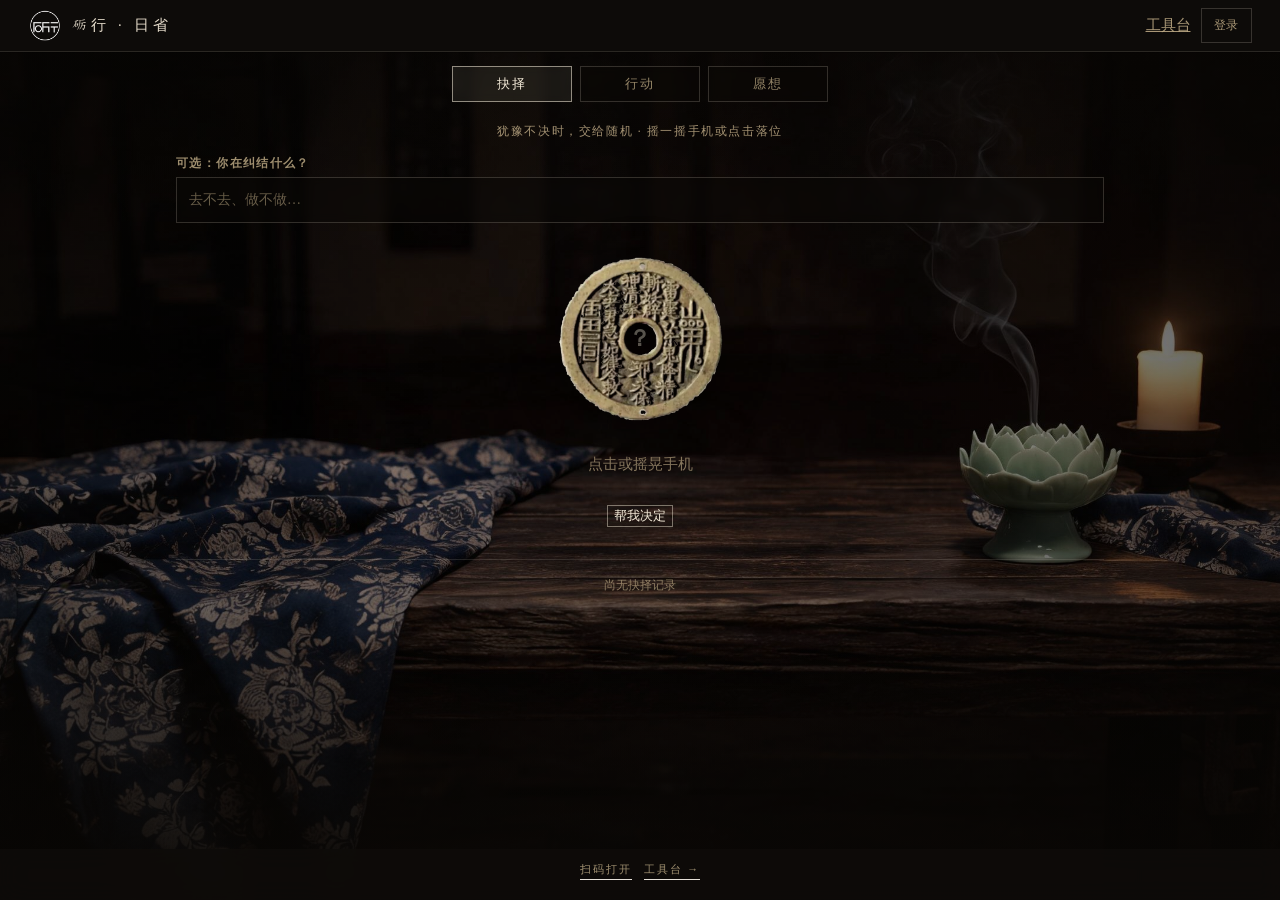
==== static/index.html @ 3862c07d "砺行：记下今日完成页、愿想自由填写、定稿红字提醒 Co-authored-by: Cursor <cursoragent@cursor.com>" ====
<!DOCTYPE html>
<html lang="zh-CN">
<head>
  <meta charset="UTF-8" />
  <meta name="viewport" content="width=device-width, initial-scale=1, viewport-fit=cover" />
  <title>砺行 · 砥砺日省，知行合一</title>
  <link rel="icon" href="/brand/app-logo-mark.svg" type="image/svg+xml" />
  <style>
    @font-face {
      font-family: "LiFix";
      src: url("assets/fonts/LixingFix.ttf") format("truetype");
      font-weight: normal;
      font-style: normal;
      font-display: swap;
    }
    @font-face {
      font-family: "GuoWen ZhengKai";
      src: url("assets/fonts/LixingFix.ttf") format("truetype");
      unicode-range: U+783A-783B;
      font-weight: normal;
      font-style: normal;
      font-display: swap;
    }
    @font-face {
      font-family: "GuoWen ZhengKai";
      src: url("assets/fonts/KaiOldstyle.ttf") format("truetype");
      font-weight: normal;
      font-style: normal;
      font-display: swap;
    }
    .char-li { font-family: "LiFix", "KaiTi", "STKaiti", serif; }

    html, body, button, input, textarea, select {
      font-family: var(--font);
    }


    :root {
      --ink: #1a1a1a;
      --ink-soft: #333;
      --muted: #666;
      --line: #c93756;
      --line-deep: #a82845;
      --line-soft: rgba(201, 55, 86, 0.28);
      --bg: #e8e0d0;
      --bg-deep: #ddd4c4;
      --surface: #fcf9f2;
      --paper: #fcf9f2;
      --paper-warm: #f9f4e8;
      --accent: #1a1a1a;
      --accent-warm: #c93756;
      --accent-soft: #fff8f5;
      --good: #0f766e;
      --mid: #b45309;
      --bad: #b91c1c;
      --nav-h: 52px;
      --font: "GuoWen ZhengKai", "KaiTi", "STKaiti", serif;
      --display: "GuoWen ZhengKai", "KaiTi", "STKaiti", serif;
      --song: "GuoWen ZhengKai", "KaiTi", "STKaiti", serif;
    }
    * { box-sizing: border-box; }
    [hidden] { display: none !important; }
    html { scroll-behavior: smooth; }
    body {
      margin: 0;
      font-family: var(--font);
      background: #120e0b;
      color: var(--ink);
      line-height: 1.65;
      font-size: 15px;
      min-height: 100vh;
    }
    body.auth-pending .auth-gated { display: none !important; }

    /* —— 古籍书房 · mxai 线装书 —— */
    .notebook-page {
      max-width: none;
      margin: 0;
      padding: 0 0 28px;
      min-height: calc(100vh - var(--nav-h));
    }
    .study-scene {
      position: relative;
      min-height: calc(100vh - var(--nav-h));
      overflow: hidden;
    }
    .study-bg {
      position: absolute;
      inset: 0;
      width: 100%;
      height: 100%;
      object-fit: cover;
      object-position: center 60%;
      z-index: 0;
      filter: brightness(0.72) saturate(0.95);
    }
    .study-vignette {
      position: absolute;
      inset: 0;
      z-index: 1;
      pointer-events: none;
      background:
        radial-gradient(ellipse 70% 60% at 50% 45%, transparent 30%, rgba(8,6,4,0.55) 100%),
        linear-gradient(180deg, rgba(8,6,4,0.25) 0%, transparent 18%, transparent 78%, rgba(8,6,4,0.55) 100%);
    }
    .study-scene > .ask-stage,
    .study-scene > .open-hero {
      position: relative;
      z-index: 2;
    }

    .ask-stage {
      min-height: calc(100vh - var(--nav-h));
      display: flex;
      align-items: center;
      justify-content: center;
      padding: 48px 6vw 56px;
    }
    .cover-hero { display: none; }
    .ask-copy {
      color: #f3ead8;
      text-align: center;
      max-width: min(480px, 92vw);
    }
    .ask-kicker {
      font-size: 0.78rem;
      letter-spacing: 0.5em;
      color: #c4b08a;
      margin: 0 0 18px;
    }
    .ask-line {
      margin: 0;
      font-size: clamp(1.2rem, 2.6vw, 1.7rem);
      letter-spacing: 0.22em;
      line-height: 1.75;
      color: #f6f0e4;
    }
    .ask-line--q { font-size: clamp(1.25rem, 2.8vw, 1.9rem); margin-top: 8px; }
    .ask-begin {
      margin-top: 28px;
      font-family: var(--font);
      font-size: 0.92rem;
      letter-spacing: 0.42em;
      background: transparent;
      border: 1px solid #f3ead8;
      color: #f3ead8;
      padding: 10px 28px;
      cursor: pointer;
    }
    .ask-begin:hover { background: #f3ead8; color: #1a120c; }
    .ask-kicker, .ask-line, .ask-begin {
      opacity: 0;
      filter: blur(12px);
      transform: translateY(16px);
      transition: opacity 1s cubic-bezier(.25,.1,.25,1), filter 1.1s cubic-bezier(.25,.1,.25,1), transform 1s cubic-bezier(.25,.1,.25,1), background .2s, color .2s;
    }
    .ask-stage.is-ready .ask-kicker,
    .ask-stage.is-ready .ask-line,
    .ask-stage.is-ready .ask-begin {
      opacity: 1;
      filter: none;
      transform: none;
    }
    .ask-stage.is-ready .ask-kicker { transition-delay: .12s; }
    .ask-stage.is-ready .ask-line:nth-of-type(2) { transition-delay: .32s; }
    .ask-stage.is-ready .ask-line:nth-of-type(3) { transition-delay: .52s; }
    .ask-stage.is-ready .ask-line--q { transition-delay: .76s; }
    .ask-stage.is-ready .ask-begin { transition-delay: 1.05s; }
    .ask-stage.is-out {
      opacity: 0;
      filter: blur(16px);
      transform: scale(0.98);
      pointer-events: none;
      transition: 0.7s cubic-bezier(.25,.1,.25,1);
    }

    .open-hero {
      min-height: calc(100vh - var(--nav-h));
      display: flex;
      align-items: flex-start;
      justify-content: center;
      padding: 28px 4vw 88px;
      opacity: 0;
      filter: blur(14px);
      transform: translateY(18px) scale(0.985);
      transition: opacity .95s cubic-bezier(.25,.1,.25,1), filter 1.1s cubic-bezier(.25,.1,.25,1), transform .95s cubic-bezier(.25,.1,.25,1);
    }
    .open-hero.is-in {
      opacity: 1;
      filter: none;
      transform: none;
    }
    .write-surface {
      position: relative;
      width: min(920px, 96vw);
      color: #f3ead8;
    }
    .write-date-box {
      position: absolute;
      top: 0;
      right: 0;
      border: 1px solid rgba(185, 28, 28, 0.75);
      background: transparent;
      padding: 6px 12px;
      z-index: 2;
    }
    .write-date {
      margin: 0;
      font-family: var(--font);
      font-size: clamp(0.58rem, 1vw, 0.72rem);
      letter-spacing: 0.06em;
      line-height: 1.45;
      text-align: center;
      color: #e8dcc4;
    }
    .write-header {
      padding-right: 11em;
      margin-bottom: 18px;
    }
    .write-title {
      margin: 0 0 10px;
      font-family: var(--display);
      font-size: clamp(1.15rem, 2.4vw, 1.55rem);
      font-weight: normal;
      letter-spacing: 0.28em;
      color: #f6f0e4;
    }
    .write-wish-row {
      display: flex;
      flex-wrap: wrap;
      align-items: center;
      gap: 8px 12px;
      font-size: 0.82rem;
      letter-spacing: 0.12em;
      color: #c4b08a;
    }
    .write-wish-row label { flex-shrink: 0; }
    .write-wish-row input {
      flex: 1;
      min-width: 12em;
      border: none;
      border-bottom: 1px solid rgba(243, 234, 216, 0.35);
      background: transparent;
      color: #f3ead8;
      font-family: var(--font);
      font-size: 0.88rem;
      letter-spacing: 0.08em;
      padding: 4px 0;
      outline: none;
    }
    .write-wish-row input::placeholder { color: rgba(196, 176, 138, 0.55); }
    .write-wish-foot {
      font-size: 0.72rem;
      color: rgba(196, 176, 138, 0.7);
    }
    .write-three-grid {
      display: grid;
      grid-template-columns: repeat(3, minmax(0, 1fr));
      gap: 14px;
      margin-bottom: 18px;
    }
    .write-card {
      display: flex;
      flex-direction: column;
      gap: 8px;
      padding: 14px 12px 12px;
      background: transparent;
      border: none;
      border-top: 1px solid rgba(243, 234, 216, 0.28);
      opacity: 0;
      transform: translateY(14px);
      transition: opacity .75s cubic-bezier(.25,.1,.25,1), transform .75s cubic-bezier(.25,.1,.25,1), filter .5s;
    }
    .open-hero.is-in .write-card { opacity: 1; transform: none; }
    .open-hero.is-in .write-three-grid .write-card:nth-child(1) { transition-delay: .08s; }
    .open-hero.is-in .write-three-grid .write-card:nth-child(2) { transition-delay: .2s; }
    .open-hero.is-in .write-three-grid .write-card:nth-child(3) { transition-delay: .32s; }
    .write-card.is-wait {
      opacity: 0.25 !important;
      filter: blur(2px);
      pointer-events: none;
    }
    .write-card-head {
      display: flex;
      align-items: center;
      justify-content: space-between;
      gap: 8px;
    }
    .write-meta {
      margin: 0;
      font-size: 0.82rem;
      letter-spacing: 0.22em;
      color: #c4b08a;
    }
    .write-kw {
      font-family: var(--display);
      font-size: 1.05rem;
      letter-spacing: 0.12em;
      min-width: 2.2em;
      text-align: center;
      margin: 0;
      outline: none;
      color: #faf6ee;
      filter: blur(5px);
      opacity: 0.35;
      transition: filter .6s, opacity .6s;
      cursor: text;
    }
    .write-kw:empty::before {
      content: attr(data-placeholder);
      color: rgba(196, 176, 138, 0.45);
    }
    .write-card.has-kw .write-kw { filter: none; opacity: 1; }
    .write-card textarea {
      width: 100%;
      min-height: 76px;
      border: none;
      border-top: 1px solid rgba(243, 234, 216, 0.12);
      background: transparent;
      resize: vertical;
      outline: none;
      font-family: var(--font);
      font-size: 0.92rem;
      line-height: 1.65;
      letter-spacing: 0.06em;
      color: #f6f0e4;
      padding: 8px 0 4px;
    }
    .write-card textarea::placeholder { color: rgba(196, 176, 138, 0.5); }
    .write-foot {
      margin: 0;
      font-size: 0.72rem;
      letter-spacing: 0.12em;
      color: rgba(196, 176, 138, 0.75);
    }
    .write-card.has-kw .write-foot { color: #e8a0a0; }
    .write-feel {
      padding: 12px 2px 8px;
      background: transparent;
      border: none;
      border-top: 1px dashed rgba(243, 234, 216, 0.22);
      margin-bottom: 12px;
    }
    .write-feel-label {
      margin: 0 0 8px;
      font-size: 0.8rem;
      letter-spacing: 0.16em;
      color: #b8a48a;
    }
    .write-feel-label em {
      font-style: normal;
      font-size: 0.72rem;
      color: rgba(196, 176, 138, 0.65);
    }
    .write-feel textarea {
      width: 100%;
      min-height: 52px;
      border: none;
      border-bottom: 1px solid rgba(243, 234, 216, 0.2);
      background: transparent;
      resize: vertical;
      outline: none;
      font-family: var(--font);
      font-size: 0.86rem;
      line-height: 1.6;
      color: #ebe3d4;
      padding: 4px 0;
    }
    .write-feel textarea::placeholder { color: rgba(196, 176, 138, 0.45); }
    .write-feel.has-feel { border-color: rgba(243, 234, 216, 0.28); }
    .write-feel-foot {
      margin: 6px 0 0;
      font-size: 0.68rem;
      letter-spacing: 0.1em;
      color: rgba(196, 176, 138, 0.65);
    }
    .review-circle {
      flex-shrink: 0;
      width: 1.5em;
      height: 1.5em;
      pointer-events: none;
      opacity: 0;
      background: center/contain no-repeat;
      transition: opacity .35s ease;
    }
    .review-circle.is-yes {
      opacity: 1;
      background-image: url("assets/notebook/red-circle.png");
    }
    .review-circle.is-no {
      opacity: 1;
      color: #b91c1c;
      font-size: 0.95rem;
      display: flex;
      align-items: center;
      justify-content: center;
    }
    .review-circle.is-no::before { content: "批"; }
    .review-btns {
      display: none;
      flex-direction: row;
      gap: 6px;
    }
    .open-hero.is-review .write-card .review-btns { display: flex; }
    .review-btns button {
      font-family: var(--font);
      background: transparent;
      border: 1px solid rgba(185, 28, 28, 0.55);
      color: #e8a0a0;
      padding: 2px 8px;
      cursor: pointer;
      font-size: 0.72rem;
      letter-spacing: 0.12em;
    }
    .review-btns button.is-active {
      background: rgba(185, 28, 28, 0.18);
      border-color: #b91c1c;
    }
    .review-strip {
      display: none;
      padding-top: 10px;
      border-top: 1px dashed rgba(185, 28, 28, 0.35);
    }
    .open-hero.is-review .review-strip { display: block; }
    .review-hint {
      margin: 0 0 8px;
      font-size: 0.76rem;
      letter-spacing: 0.14em;
      color: #e8a0a0;
    }
    .review-note {
      width: 100%;
      min-height: 2.8em;
      border: none;
      border-bottom: 1px solid rgba(185, 28, 28, 0.45);
      background: transparent;
      outline: none;
      font-family: var(--font);
      font-size: 0.88rem;
      color: #e8a0a0;
      letter-spacing: 0.08em;
      resize: vertical;
      padding: 4px 0;
    }
    .review-note::placeholder { color: rgba(185, 28, 28, 0.45); }
    .feeling-nudge {
      display: none;
      margin: 0 0 6px;
      font-size: 0.72rem;
      letter-spacing: 0.1em;
      color: #e8a0a0;
    }
    .feeling-nudge.is-show { display: block; }
    .open-hero.is-review .write-feel:not(.has-feel) {
      outline: 1px dashed rgba(185, 28, 28, 0.45);
      outline-offset: 2px;
    }
    .notebook-foot .btn-review {
      font-family: var(--font);
      font-size: 0.88rem;
      letter-spacing: 0.28em;
      background: transparent;
      border: 1px solid #c4b08a;
      color: #e8dcc4;
      padding: 8px 16px;
      cursor: pointer;
    }
    .notebook-foot .btn-review:hover,
    .notebook-foot .btn-review.is-active {
      background: rgba(185, 28, 28, 0.15);
      border-color: #b91c1c;
      color: #f5d0d0;
    }
    @media (max-width: 860px) {
      .ask-stage { padding: 32px 16px 40px; min-height: auto; }
      .write-header { padding-right: 0; padding-top: 44px; }
      .write-date-box { top: 0; right: 0; }
      .write-three-grid { grid-template-columns: 1fr; gap: 12px; }
    }
    @media (prefers-reduced-motion: reduce) {
      .cover-hero, .cover-smoke, .ask-kicker, .ask-line, .ask-begin, .ask-stage.is-out, .open-hero, .write-card, .write-kw {
        animation: none !important;
        transition: none !important;
        filter: none !important;
        transform: none !important;
        opacity: 1 !important;
      }
    }

    .notebook-foot {
      display: flex;
      flex-wrap: wrap;
      align-items: center;
      justify-content: center;
      gap: 16px;
      margin-top: 0;
      padding: 8px 16px 20px;
      font-family: var(--font);
      color: #d8cbb6;
      position: relative;
      z-index: 3;
    }
    .notebook-foot .btn-save {
      font-family: var(--font);
      font-size: 0.92rem;
      letter-spacing: 0.25em;
      background: transparent;
      border: 1px solid #d8cbb6;
      color: #f3ead8;
      padding: 8px 24px;
      cursor: pointer;
      border-radius: 0;
    }
    .notebook-foot .btn-save:hover {
      background: #f3ead8;
      color: #1a120c;
    }
    .notebook-foot .saved-toast { font-size: 0.82rem; color: #c4b08a; }
    .notebook-foot .tool-link {
      font-family: var(--font);
      font-size: 0.82rem;
      color: #c4b08a;
      text-decoration: none;
      border-bottom: 1px solid rgba(196,176,138,0.4);
    }
    .notebook-foot .tool-link:hover { color: #f3ead8; }
    .notebook-foot input[type="date"] {
      border: none;
      background: transparent;
      font-family: var(--font);
      font-size: 0.82rem;
      color: #c4b08a;
      color-scheme: dark;
    }

    .topnav-auth { display: flex; align-items: center; gap: 10px; flex-wrap: wrap; }
    .topnav-login, .topnav-logout, #navUser {
      font-family: var(--song); font-size: 0.78rem; color: #d8cbb6;
      text-decoration: none; letter-spacing: 0.06em;
    }
    .topnav-login { border: 1px solid rgba(216,203,182,0.45); padding: 6px 12px; }
    a { color: inherit; }

    .topnav {
      position: sticky; top: 0; z-index: 40;
      height: var(--nav-h);
      display: flex; align-items: center; justify-content: space-between; gap: 16px;
      padding: 0 28px;
      background: rgba(12, 10, 8, 0.78);
      backdrop-filter: blur(12px);
      border-bottom: 1px solid rgba(243, 234, 216, 0.12);
    }
    .brand {
      display: flex; align-items: center; gap: 10px;
      text-decoration: none; white-space: nowrap;
    }
    .brand-logo {
      width: 32px; height: 32px; flex-shrink: 0; display: block;
    }
    .brand-text { display: flex; flex-direction: column; gap: 1px; line-height: 1.15; }
    .brand-mark {
      font-family: var(--display);
      font-size: 1.05rem; font-weight: 700; letter-spacing: 0.02em;
      color: #f3ead8;
    }
    .brand-sub { font-size: 0.72rem; color: #c4b08a; letter-spacing: 0.08em; }
    .hero-mark {
      width: 48px; height: 48px; display: block; margin: 0 0 18px;
    }
    .topnav-links {
      display: flex; flex-wrap: wrap; gap: 4px 14px;
      font-size: 0.82rem; color: var(--muted);
    }
    .topnav-links a {
      text-decoration: none; padding: 6px 0;
      border-bottom: 1px solid transparent;
    }
    .topnav-links a:hover { color: var(--ink); border-bottom-color: var(--ink); }
    .topnav-cta {
      display: inline-flex; align-items: center;
      padding: 8px 14px; border-radius: 999px;
      background: var(--ink); color: #fff !important;
      font-size: 0.8rem; text-decoration: none; white-space: nowrap;
      border-bottom: none !important;
    }
    .topnav-cta:hover { filter: brightness(1.15); }

    .hero {
      max-width: 920px; margin: 0 auto;
      padding: 56px 24px 36px;
    }
    .eyebrow {
      display: inline-block;
      font-size: 0.72rem; letter-spacing: 0.14em; text-transform: uppercase;
      color: var(--muted); margin: 0 0 14px; font-weight: 600;
    }
    .hero h1 {
      font-family: var(--display);
      font-size: clamp(1.85rem, 4vw, 2.75rem);
      font-weight: 700; line-height: 1.25;
      margin: 0 0 16px; max-width: 16em;
      letter-spacing: 0.01em;
    }
    .hero-lead {
      font-size: 1.05rem; color: var(--ink-soft);
      max-width: 36em; margin: 0 0 28px;
    }
    .hero-actions { display: flex; flex-wrap: wrap; gap: 12px; align-items: center; }
    .btn {
      display: inline-flex; align-items: center; justify-content: center;
      padding: 12px 22px; border: none; border-radius: 999px;
      font: inherit; font-size: 0.92rem; cursor: pointer;
      background: var(--ink); color: #fff;
      text-decoration: none;
    }
    .btn:hover { filter: brightness(1.12); }
    .btn-ghost {
      background: transparent; color: var(--ink);
      border: 1px solid var(--ink); padding: 11px 20px; font-size: 0.88rem;
    }
    .btn-ghost:hover { background: rgba(17,17,17,0.04); filter: none; color: var(--ink); }
    .btn-danger {
      background: transparent; color: var(--bad);
      border: 1px solid var(--line); padding: 4px 10px; font-size: 0.78rem; border-radius: 8px;
    }

    .path-section {
      max-width: 920px; margin: 0 auto;
      padding: 8px 24px 48px;
    }
    .auth-gated {
      background: var(--paper);
      color: var(--ink);
    }
    .section-kicker {
      font-size: 0.75rem; letter-spacing: 0.12em; text-transform: uppercase;
      color: var(--muted); font-weight: 600; margin: 0 0 8px;
    }
    .section-title {
      font-family: var(--display);
      font-size: clamp(1.35rem, 2.5vw, 1.75rem);
      margin: 0 0 8px; font-weight: 700;
    }
    .section-desc { color: var(--muted); margin: 0 0 22px; max-width: 40em; font-size: 0.95rem; }

    .philosophy {
      max-width: 920px; margin: 0 auto 8px;
      padding: 0 24px 32px;
    }
    .philosophy-inner {
      background: var(--surface);
      border: 1px solid var(--line);
      border-radius: 16px;
      padding: 22px 24px;
      color: var(--ink-soft);
      font-size: 0.95rem;
      line-height: 1.75;
    }
    .philosophy-inner strong { color: var(--ink); font-weight: 650; }
    .philosophy-inner p { margin: 0 0 12px; }
    .philosophy-inner p:last-child { margin-bottom: 0; }

    .pillar-grid {
      display: grid; grid-template-columns: repeat(3, 1fr); gap: 14px;
    }
    @media (max-width: 820px) { .pillar-grid { grid-template-columns: 1fr; } }
    .pillar-card {
      text-align: left;
      background: var(--surface);
      border: 1px solid var(--line);
      border-radius: 16px;
      padding: 24px 20px 20px;
      cursor: pointer;
      transition: transform 0.2s ease, box-shadow 0.2s ease, border-color 0.2s;
      font: inherit; color: inherit; width: 100%;
    }
    .pillar-card:hover {
      transform: translateY(-2px);
      border-color: #d4cfc4;
      box-shadow: 0 12px 32px rgba(44, 36, 25, 0.08);
    }
    .pillar-card.is-primary {
      border-color: rgba(198, 122, 46, 0.35);
      background: linear-gradient(180deg, #fffaf3 0%, var(--surface) 100%);
    }
    .pillar-tag {
      font-size: 0.72rem; letter-spacing: 0.12em; text-transform: uppercase;
      color: var(--accent-warm); font-weight: 650; margin-bottom: 10px;
    }
    .pillar-card h3 { font-size: 1.15rem; margin: 0 0 10px; font-weight: 700; }
    .pillar-card p { font-size: 0.86rem; color: var(--muted); margin: 0 0 14px; min-height: 4.2em; }
    .pillar-go { font-size: 0.82rem; font-weight: 600; }

    .hero-lamp {
      width: 56px; height: 70px; display: block; margin: 0 0 18px;
      filter: drop-shadow(0 8px 16px rgba(198, 122, 46, 0.25));
    }
    .hero-glow {
      max-width: 920px; margin: -12px auto 0; padding: 0 24px 28px;
    }
    .hero-glow-inner {
      border-radius: 16px;
      padding: 16px 20px;
      background: linear-gradient(135deg, rgba(255, 244, 230, 0.95), rgba(255, 252, 247, 0.9));
      border: 1px solid rgba(198, 122, 46, 0.22);
    }
    .wish-summary-label { font-size: 0.72rem; letter-spacing: 0.1em; color: var(--muted); margin: 0 0 8px; }
    .wish-summary-list { margin: 0; padding-left: 1.2em; color: var(--ink-soft); font-size: 0.92rem; }
    .wish-summary-empty { margin: 0; font-size: 0.88rem; color: var(--muted); }
    .wish-summary-empty a { color: var(--accent-warm); }

    .daily-three { margin-bottom: 18px; }
    .daily-three > label {
      display: block; font-size: 0.82rem; font-weight: 650; margin-bottom: 10px; color: var(--ink-soft);
    }
    .daily-three-grid { display: grid; gap: 10px; }
    .daily-three-grid input {
      width: 100%; padding: 10px 12px; border: 1px solid var(--line); border-radius: 10px;
      background: #fffcf7; font: inherit; font-size: 0.92rem;
    }
    .split-fields { display: grid; grid-template-columns: 1fr 1fr; gap: 12px; }
    @media (max-width: 640px) { .split-fields { grid-template-columns: 1fr; } }

    .keywords-wrap {
      display: grid; grid-template-columns: repeat(3, 1fr); gap: 12px; margin-bottom: 16px;
    }
    @media (max-width: 820px) { .keywords-wrap { grid-template-columns: 1fr; } }
    .kw-col {
      background: var(--surface); border: 1px solid var(--line); border-radius: 14px; padding: 14px 16px;
    }
    .kw-label { font-size: 0.75rem; color: var(--muted); margin-bottom: 10px; font-weight: 600; }
    .kw-tags { display: flex; flex-wrap: wrap; gap: 6px; }
    .kw-tag {
      font-size: 0.78rem; padding: 4px 10px; border-radius: 999px;
      background: var(--accent-soft); color: var(--ink-soft); border: 1px solid rgba(198,122,46,0.2);
    }
    .kw-tag em { font-style: normal; opacity: 0.55; margin-left: 4px; font-size: 0.72rem; }
    .kw-empty { font-size: 0.78rem; color: var(--muted); }

    .quiz-progress { font-size: 0.75rem; color: var(--accent-warm); margin: 0 0 8px; letter-spacing: 0.08em; }
    .quiz-q { font-size: 1.05rem; font-weight: 650; margin: 0 0 6px; line-height: 1.5; }
    .quiz-hint { font-size: 0.82rem; color: var(--muted); margin: 0 0 14px; }
    .lock-badge {
      display: inline-block; font-size: 0.78rem; padding: 6px 12px; border-radius: 8px;
      background: var(--accent-soft); color: var(--accent-warm); margin-bottom: 12px;
    }
    .six-month-readonly { margin: 0; padding-left: 1.2em; color: var(--ink-soft); }

    .path-grid {
      max-width: 920px; margin: 0 auto;
      padding: 0 24px 48px;
    }
    .modules-more summary {
      cursor: pointer; font-size: 0.88rem; color: var(--muted);
      padding: 12px 0; list-style: none;
    }
    .modules-more summary::-webkit-details-marker { display: none; }
    .modules-more[open] summary { margin-bottom: 14px; color: var(--ink); }

    .path-grid {
      display: grid; grid-template-columns: repeat(2, 1fr); gap: 14px;
    }
    @media (max-width: 820px) { .path-grid { grid-template-columns: 1fr; } }
    .path-card {
      text-align: left;
      background: var(--surface);
      border: 1px solid var(--line);
      border-radius: 16px;
      padding: 22px 20px 20px;
      cursor: pointer;
      transition: transform 0.2s ease, box-shadow 0.2s ease, border-color 0.2s;
      font: inherit; color: inherit; width: 100%;
    }
    .path-card:hover {
      transform: translateY(-2px);
      border-color: #d4cfc4;
      box-shadow: 0 12px 32px rgba(17, 17, 17, 0.06);
    }
    .path-num {
      font-family: var(--display);
      font-size: 0.85rem; font-weight: 700;
      color: var(--accent-warm); margin-bottom: 10px;
    }
    .path-card h3 {
      font-size: 1.05rem; margin: 0 0 8px; font-weight: 650;
    }
    .path-card p {
      font-size: 0.86rem; color: var(--muted); margin: 0 0 14px; min-height: 2.8em;
    }
    .path-go {
      font-size: 0.82rem; font-weight: 600;
      display: inline-flex; align-items: center; gap: 4px;
    }

    .workspace {
      max-width: 920px; margin: 0 auto;
      padding: 24px 24px 72px;
      background: var(--paper);
    }
    .workspace-shell {
      background: var(--surface);
      border: 1px solid var(--line);
      border-radius: 20px;
      overflow: hidden;
      box-shadow: 0 20px 50px rgba(17, 17, 17, 0.05);
    }
    .workspace-head {
      padding: 22px 24px 8px;
      background: linear-gradient(180deg, #faf8f4 0%, var(--surface) 100%);
      border-bottom: 1px solid var(--line);
    }
    .workspace-head h2 {
      font-family: var(--display);
      font-size: 1.35rem; margin: 0 0 6px; font-weight: 700;
    }
    .workspace-head p { margin: 0 0 14px; color: var(--muted); font-size: 0.9rem; }

    .nav-tabs {
      display: flex; gap: 6px; flex-wrap: wrap;
      padding: 0 16px 16px;
      background: linear-gradient(180deg, #faf8f4 0%, var(--surface) 100%);
      border-bottom: 1px solid var(--line);
    }
    .nav-tabs button {
      padding: 8px 12px;
      border: 1px solid transparent;
      border-radius: 999px;
      background: transparent;
      font: inherit; font-size: 0.78rem;
      cursor: pointer; color: var(--muted);
      display: inline-flex; align-items: center; gap: 6px;
    }
    .nav-tabs button .n {
      font-family: var(--display);
      font-size: 0.72rem; font-weight: 700; color: var(--accent-warm);
      opacity: 0.85;
    }
    .nav-tabs button:hover { background: var(--bg); color: var(--ink); }
    .nav-tabs button.active {
      background: var(--ink); color: #fff; border-color: var(--ink);
    }
    .nav-tabs button.active .n { color: #fdba74; }

    .workspace-body { padding: 20px 20px 28px; }
    .panel { display: none; }
    .panel.active { display: block; animation: fadeUp 0.35s ease; }
    @keyframes fadeUp {
      from { opacity: 0; transform: translateY(6px); }
      to { opacity: 1; transform: none; }
    }

    details.guide {
      background: var(--bg);
      border: 1px solid var(--line);
      border-radius: 12px;
      margin-bottom: 16px;
      overflow: hidden;
    }
    details.guide summary {
      padding: 12px 16px;
      cursor: pointer;
      font-weight: 600;
      font-size: 0.88rem;
      list-style: none;
      display: flex;
      justify-content: space-between;
      align-items: center;
    }
    details.guide summary::-webkit-details-marker { display: none; }
    details.guide summary::after { content: "＋"; color: var(--muted); }
    details.guide[open] summary::after { content: "－"; }
    .guide-body { padding: 0 16px 16px; border-top: 1px solid var(--line); }
    .guide-body h3 { font-size: 0.85rem; margin: 14px 0 6px; color: var(--muted); font-weight: 600; }
    .guide-body h3:first-child { margin-top: 10px; }
    .guide-body p, .guide-body li { font-size: 0.85rem; color: #444; margin: 0 0 6px; }
    .guide-body ul { margin: 0 0 10px; padding-left: 1.2em; }
    .formula-box {
      background: var(--accent-soft);
      border-radius: 10px;
      padding: 12px 14px;
      font-size: 0.88rem;
      margin-bottom: 10px;
      border: 1px solid #ffedd5;
    }
    .formula-box code { font-family: ui-monospace, monospace; }
    .threshold { display: grid; grid-template-columns: 1fr 1fr; gap: 4px 14px; font-size: 0.84rem; }

    .stats { display: flex; gap: 12px; margin-bottom: 20px; flex-wrap: wrap; }
    .stats .item {
      flex: 1; min-width: 90px;
      background: var(--bg); border: 1px solid var(--line);
      border-radius: 12px; padding: 12px 14px;
    }
    .stats .num { font-size: 1.35rem; font-weight: 700; line-height: 1.2; font-variant-numeric: tabular-nums; }
    .stats .lbl { font-size: 0.72rem; color: var(--muted); margin-top: 2px; }

    .card {
      background: var(--surface);
      border: 1px solid var(--line);
      border-radius: 14px;
      padding: 20px;
      margin-bottom: 16px;
    }
    .card-title { font-size: 1rem; font-weight: 700; margin: 0 0 4px; }
    .card-desc { font-size: 0.84rem; color: var(--muted); margin: 0 0 16px; }

    .density-hero, .score-hero {
      text-align: center;
      padding: 22px;
      margin-bottom: 18px;
      background: var(--bg);
      border-radius: 14px;
      border: 1px solid var(--line);
    }
    .density-hero .value, .score-hero .value {
      font-family: var(--display);
      font-size: 2.6rem; font-weight: 700; line-height: 1;
      font-variant-numeric: tabular-nums;
    }
    .density-hero .label, .score-hero .label { font-size: 0.82rem; color: var(--muted); margin-top: 6px; }
    .score-hero .verdict { font-size: 0.92rem; margin-top: 10px; font-weight: 600; }
    .value.high, .verdict.high { color: var(--good); }
    .value.mid, .verdict.mid { color: var(--mid); }
    .value.low, .verdict.low { color: var(--bad); }
    .value.na { color: #aaa; }

    .field { margin-bottom: 14px; }
    .field label { display: block; font-size: 0.88rem; font-weight: 600; margin-bottom: 4px; }
    .field .desc { display: block; font-size: 0.76rem; color: var(--muted); font-weight: 400; margin-top: 2px; }
    input, textarea, select {
      width: 100%; padding: 10px 12px;
      border: 1px solid var(--line); border-radius: 10px;
      font: inherit; background: #fff;
    }
    input:focus, textarea:focus, select:focus { outline: none; border-color: #c4b8a5; box-shadow: 0 0 0 3px rgba(217,119,6,0.12); }
    input[readonly] { background: var(--bg); color: var(--muted); }
    textarea { min-height: 56px; resize: vertical; }
    textarea.tall { min-height: 72px; }

    .metrics { display: grid; grid-template-columns: repeat(3, 1fr); gap: 12px; }
    @media (max-width: 520px) { .metrics { grid-template-columns: 1fr; } }
    .row-date { display: grid; grid-template-columns: 1fr 1fr; gap: 12px; }
    @media (max-width: 520px) { .row-date { grid-template-columns: 1fr; } }

    .score-grid { display: grid; gap: 12px; }
    .score-item {
      display: grid;
      grid-template-columns: 1fr auto;
      gap: 8px 12px;
      align-items: center;
      padding: 12px 14px;
      background: var(--bg);
      border-radius: 12px;
      font-size: 0.85rem;
      border: 1px solid transparent;
    }
    @media (max-width: 520px) { .score-item { grid-template-columns: 1fr; } }
    .score-item .q { color: var(--ink); }
    .score-item select { margin: 0; }

    .inline-row { display: flex; align-items: center; gap: 8px; margin-bottom: 10px; font-size: 0.85rem; }
    .inline-row input[type="checkbox"] { width: auto; margin: 0; }

    .actions { display: flex; gap: 10px; flex-wrap: wrap; align-items: center; margin-top: 4px; }
    .saved-toast { font-size: 0.82rem; color: var(--good); opacity: 0; transition: opacity 0.3s; font-weight: 600; }
    .saved-toast.show { opacity: 1; }

    .settings-panel {
      background: var(--bg); border: 1px solid var(--line);
      border-radius: 12px; padding: 16px; margin-top: 8px;
    }
    details.settings summary { font-size: 0.85rem; color: var(--muted); cursor: pointer; padding: 8px 0; }

    .table-wrap { overflow-x: auto; margin: 0 -4px; }
    table { width: 100%; border-collapse: collapse; font-size: 0.82rem; min-width: 480px; }
    thead th { background: var(--ink); color: #fff; padding: 9px 6px; font-weight: 500; white-space: nowrap; }
    thead th:first-child { text-align: left; padding-left: 10px; }
    tbody td { padding: 8px 6px; text-align: center; border-bottom: 1px solid var(--line); background: var(--surface); }
    tbody td:first-child { text-align: left; padding-left: 10px; color: var(--muted); font-size: 0.78rem; }
    tbody tr:last-child td { font-weight: 600; }
    .d-high { color: var(--good); }
    .d-mid { color: var(--mid); }
    .d-low { color: var(--bad); }
    .empty-table { text-align: center; padding: 20px; color: var(--muted); font-size: 0.88rem; }

    .record-list { margin-top: 16px; }
    .record-item {
      display: flex; justify-content: space-between; align-items: flex-start; gap: 12px;
      padding: 12px 14px; border: 1px solid var(--line); border-radius: 12px;
      margin-bottom: 8px; font-size: 0.85rem; background: #fafaf8;
    }
    .record-item .meta { color: var(--muted); font-size: 0.78rem; margin-top: 4px; }
    .record-item .tag {
      display: inline-block; padding: 2px 8px; border-radius: 999px;
      font-size: 0.78rem; font-weight: 600; white-space: nowrap;
    }
    .tag.high { background: #ccfbf1; color: var(--good); }
    .tag.mid { background: #ffedd5; color: var(--mid); }
    .tag.low { background: #fee2e2; color: var(--bad); }

    .research-q { padding: 12px 0; border-bottom: 1px solid var(--line); }
    .research-q:last-child { border-bottom: none; }
    .research-q .q-num { font-size: 0.75rem; color: var(--accent-warm); font-weight: 700; margin-bottom: 4px; }
    .research-q label { font-size: 0.88rem; font-weight: 600; }
    .section-divider {
      font-size: 0.85rem; font-weight: 700; color: var(--ink);
      margin: 20px 0 12px; padding-top: 16px; border-top: 1px solid var(--line);
      letter-spacing: 0.02em;
    }
    .trap-tag {
      display: inline-block; font-size: 0.72rem; color: var(--muted);
      background: var(--surface); border: 1px solid var(--line);
      padding: 2px 8px; border-radius: 999px; margin-left: 6px; font-weight: 500;
    }
    .matrix-block { margin-bottom: 14px; }
    .matrix-block .mb-title { font-size: 0.82rem; font-weight: 700; color: var(--accent-warm); margin-bottom: 8px; }
    .matrix-row { display: grid; grid-template-columns: 1fr 1fr; gap: 10px; }
    @media (max-width: 520px) { .matrix-row { grid-template-columns: 1fr; } }
    .sample-grid { overflow-x: auto; }
    .sample-grid table { min-width: 360px; }
    .sample-grid input[type="number"] { width: 52px; padding: 6px; text-align: center; }
    .bar-chart { display: flex; gap: 16px; justify-content: center; margin: 16px 0; flex-wrap: wrap; }
    .bar-col { text-align: center; width: 72px; }
    .bar-stack {
      height: 80px; width: 36px; margin: 0 auto 6px;
      display: flex; flex-direction: column-reverse; border-radius: 4px; overflow: hidden; background: var(--line);
    }
    .bar-stack span { display: block; width: 100%; }
    .bar-agree { background: #e899a9; }
    .bar-disagree { background: #f4a261; }
    .bar-unknown { background: #7ec8c8; }
    .bar-col .lbl { font-size: 0.72rem; color: var(--muted); }
    .reflect-grid { display: grid; grid-template-columns: 1fr 1fr; gap: 12px; }
    @media (max-width: 520px) { .reflect-grid { grid-template-columns: 1fr; } }
    .reflect-box { padding: 12px; border-radius: 12px; border-left: 4px solid; background: var(--bg); }
    .reflect-box.r1 { border-color: #0f766e; }
    .reflect-box.r2 { border-color: #d97706; }
    .reflect-box.r3 { border-color: #b45309; }
    .reflect-box.r4 { border-color: #111111; }
    .reflect-box label { font-size: 0.85rem; font-weight: 700; }
    .checklist { list-style: none; padding: 0; margin: 0; }
    .checklist li {
      display: flex; align-items: flex-start; gap: 10px;
      padding: 10px 0; border-bottom: 1px solid var(--line); font-size: 0.88rem;
    }
    .checklist li:last-child { border-bottom: none; }
    .checklist input { width: auto; margin-top: 4px; }
    .response-box { background: var(--accent-soft); border-radius: 12px; padding: 14px; margin-top: 12px; border: 1px solid #ffedd5; }
    .response-box.hidden { display: none; }
    .cap-grid { display: grid; gap: 10px; margin-bottom: 16px; }
    .cap-item {
      padding: 12px 14px; border-radius: 12px; background: var(--bg);
      border-left: 4px solid var(--accent-warm);
    }
    .cap-item .cap-head {
      display: flex; justify-content: space-between; align-items: center; gap: 8px;
      margin-bottom: 6px; flex-wrap: wrap;
    }
    .cap-item .cap-name { font-size: 0.88rem; font-weight: 700; }
    .cap-item .cap-hint { font-size: 0.76rem; color: var(--muted); margin: 0 0 8px; }
    .cap-item select { width: auto; min-width: 110px; padding: 6px 8px; font-size: 0.82rem; }
    .shift-box {
      background: var(--accent-soft); border-radius: 12px; padding: 14px 16px; margin-bottom: 16px;
      border: 1px solid #ffedd5;
    }
    .shift-box .shift-title { font-size: 0.88rem; font-weight: 700; margin: 0 0 6px; }
    .shift-box p { font-size: 0.84rem; color: #444; margin: 0; }
    .skill-pillar {
      background: var(--bg); border: 1px solid var(--line); border-radius: 14px;
      padding: 16px 18px; margin-bottom: 12px;
    }
    .skill-pillar h3 { font-size: 0.95rem; margin: 0 0 4px; }
    .skill-pillar .sub { font-size: 0.78rem; color: var(--muted); margin: 0 0 10px; }
    .skill-pillar p { font-size: 0.84rem; color: #444; margin: 0 0 8px; }
    .skill-pillar .builder {
      font-size: 0.84rem; background: var(--surface); border-radius: 10px; padding: 10px 12px; margin: 8px 0;
      border: 1px solid var(--line);
    }
    .dont-panic {
      font-size: 0.82rem; color: #9a3412; background: var(--accent-soft);
      border-radius: 10px; padding: 8px 12px; margin-top: 8px; border: 1px solid #ffedd5;
    }
    .dual-switch { display: flex; gap: 8px; margin-bottom: 16px; flex-wrap: wrap; }
    .dual-switch button {
      flex: 1; min-width: 140px; padding: 12px 12px; border: 1px solid var(--line);
      border-radius: 12px; background: var(--bg); font: inherit; font-size: 0.88rem;
      cursor: pointer; color: var(--muted); font-weight: 600;
    }
    .dual-switch button.active {
      background: var(--ink); color: #fff; border-color: var(--ink);
    }
    .dual-form { display: none; }
    .dual-form.active { display: block; }
    .kpi-p-grid {
      display: grid; grid-template-columns: repeat(5, 1fr); gap: 10px; margin: 12px 0 4px;
    }
    @media (max-width: 820px) { .kpi-p-grid { grid-template-columns: 1fr 1fr; } }
    @media (max-width: 520px) { .kpi-p-grid { grid-template-columns: 1fr; } }
    .kpi-p {
      background: var(--bg); border: 1px solid var(--line); border-radius: 12px; padding: 12px 12px 10px;
    }
    .kpi-p .kpi-en { font-size: 0.72rem; letter-spacing: 0.08em; text-transform: uppercase; color: var(--accent-warm); font-weight: 700; }
    .kpi-p h3 { font-size: 0.92rem; margin: 4px 0 6px; }
    .kpi-p p { font-size: 0.78rem; color: var(--muted); margin: 0; min-height: 3.2em; }
    .kpi-score-row { display: flex; align-items: center; gap: 10px; margin-top: 8px; }
    .kpi-score-row input[type="range"] { flex: 1; }
    .kpi-score-row .kpi-n { min-width: 1.6em; font-weight: 700; font-family: var(--display); }
    .prompt-out {
      font-family: ui-monospace, "Cascadia Mono", Consolas, monospace;
      font-size: 0.78rem; white-space: pre-wrap; background: #111; color: #f2f2f2;
      border-radius: 12px; padding: 14px; min-height: 80px; margin-top: 8px;
    }

    .site-footer {
      border-top: 1px solid var(--line);
      background: var(--ink);
      color: #d6d3d1;
      padding: 40px 24px 48px;
    }
    .footer-inner { max-width: 920px; margin: 0 auto; }
    .footer-inner h3 {
      font-family: var(--display); color: #fff;
      font-size: 1.25rem; margin: 0 0 8px;
    }
    .footer-inner .lead { color: #a8a29e; font-size: 0.9rem; margin: 0 0 20px; }
    .faq details {
      border-top: 1px solid #333; padding: 12px 0;
    }
    .faq details:last-child { border-bottom: 1px solid #333; }
    .faq summary {
      cursor: pointer; font-weight: 600; color: #fff; list-style: none;
      display: flex; justify-content: space-between; gap: 12px;
    }
    .faq summary::-webkit-details-marker { display: none; }
    .faq summary::after { content: "+"; color: #a8a29e; }
    .faq details[open] summary::after { content: "−"; }
    .faq p { font-size: 0.88rem; color: #a8a29e; margin: 10px 0 0; }
    .footer-note { margin-top: 24px; font-size: 0.78rem; color: #78716c; }

    /* 09 认知偏差环 */
    .bias-filters { display: flex; flex-wrap: wrap; gap: 8px; margin-bottom: 14px; }
    .bias-filters button {
      border: 1px solid var(--line); background: var(--bg); color: var(--muted);
      border-radius: 999px; padding: 7px 12px; font: inherit; font-size: 0.78rem; cursor: pointer;
    }
    .bias-filters button.active { background: var(--ink); color: #fff; border-color: var(--ink); }
    .bias-quad-grid {
      display: grid; grid-template-columns: repeat(2, minmax(0, 1fr)); gap: 10px; margin-bottom: 16px;
    }
    .bias-quad-card {
      border: 1px solid var(--line); border-radius: 12px; padding: 12px 14px; background: var(--bg);
      border-left: 3px solid var(--qcolor, var(--accent-warm));
    }
    .bias-quad-card h4 { margin: 0 0 4px; font-size: 0.9rem; }
    .bias-quad-card p { margin: 0; font-size: 0.78rem; color: var(--muted); }
    .bias-strat { margin: 18px 0 8px; font-size: 0.82rem; font-weight: 600; color: var(--ink-soft); }
    .bias-item {
      border: 1px solid var(--line); border-radius: 12px; padding: 12px 14px; margin-bottom: 8px;
      background: var(--surface); display: grid; grid-template-columns: 1fr auto; gap: 8px 12px; align-items: start;
    }
    .bias-item.spotted { border-color: #fdba74; background: var(--accent-soft); }
    .bias-item .zh { font-weight: 700; font-size: 0.92rem; margin: 0 0 2px; }
    .bias-item .en { font-size: 0.78rem; color: var(--muted); margin: 0; }
    .bias-item .meta { font-size: 0.74rem; color: #888; margin: 6px 0 0; }
    .bias-item .learn {
      grid-column: 1 / -1; font-size: 0.82rem; color: var(--ink-soft);
      margin: 4px 0 0; padding-top: 8px; border-top: 1px dashed var(--line);
    }
    .bias-item .learn b { color: var(--muted); font-weight: 600; font-size: 0.72rem; letter-spacing: 0.04em; }
    .bias-item .learn p { margin: 2px 0 8px; }
    .bias-item .spot-btn {
      border: 1px solid var(--line); background: #fff; border-radius: 999px;
      padding: 6px 10px; font: inherit; font-size: 0.74rem; cursor: pointer; white-space: nowrap;
    }
    .bias-item.spotted .spot-btn { background: var(--ink); color: #fff; border-color: var(--ink); }
    .bias-item .note-row { grid-column: 1 / -1; }
    .bias-item .note-row input {
      width: 100%; border: 1px solid var(--line); border-radius: 8px; padding: 8px 10px; font: inherit; font-size: 0.82rem;
    }
    .bias-empty { font-size: 0.88rem; color: var(--muted); padding: 20px; text-align: center; }
    @media (max-width: 720px) {
      .bias-quad-grid { grid-template-columns: 1fr; }
    }

    /* 10 Leon 三课 */
    .leon-legs {
      display: grid; grid-template-columns: repeat(3, minmax(0, 1fr)); gap: 10px; margin-bottom: 16px;
    }
    @media (max-width: 720px) { .leon-legs { grid-template-columns: 1fr; } }
    .leon-leg {
      text-align: left; font: inherit; color: inherit; cursor: pointer;
      border: 1px solid var(--line); border-radius: 12px; padding: 12px 14px; background: var(--bg);
    }
    .leon-leg:hover { border-color: #d4cfc4; }
    .leon-leg.active { background: var(--ink); color: #fff; border-color: var(--ink); }
    .leon-leg .yr { font-size: 0.72rem; font-weight: 700; color: var(--accent-warm); letter-spacing: 0.04em; }
    .leon-leg.active .yr { color: #fdba74; }
    .leon-leg h4 { margin: 4px 0 4px; font-size: 0.92rem; }
    .leon-leg p { margin: 0; font-size: 0.78rem; color: var(--muted); }
    .leon-leg.active p { color: #d6d3d1; }
    .leon-card {
      border: 1px solid var(--line); border-radius: 12px; padding: 12px 14px; margin-bottom: 8px;
      background: var(--surface); display: grid; grid-template-columns: 1fr auto; gap: 8px 12px; align-items: start;
    }
    .leon-card.marked { border-color: #fdba74; background: var(--accent-soft); }
    .leon-card .zh { font-weight: 700; font-size: 0.92rem; margin: 0 0 2px; }
    .leon-card .meta { font-size: 0.74rem; color: #888; margin: 6px 0 0; }
    .leon-card .learn {
      grid-column: 1 / -1; font-size: 0.82rem; color: var(--ink-soft);
      margin: 4px 0 0; padding-top: 8px; border-top: 1px dashed var(--line);
    }
    .leon-card .learn b { color: var(--muted); font-weight: 600; font-size: 0.72rem; letter-spacing: 0.04em; }
    .leon-card .learn p { margin: 2px 0 8px; }
    .leon-card .quote {
      grid-column: 1 / -1; font-size: 0.84rem; color: var(--ink);
      background: var(--bg); border-radius: 8px; padding: 8px 10px; margin: 0;
    }
    .leon-card .spot-btn {
      border: 1px solid var(--line); background: #fff; border-radius: 999px;
      padding: 6px 10px; font: inherit; font-size: 0.74rem; cursor: pointer; white-space: nowrap;
    }
    .leon-card.marked .spot-btn { background: var(--ink); color: #fff; border-color: var(--ink); }
    .leon-card .note-row { grid-column: 1 / -1; }
    .leon-card .note-row input {
      width: 100%; border: 1px solid var(--line); border-radius: 8px; padding: 8px 10px; font: inherit; font-size: 0.82rem;
    }
    .leon-src { font-size: 0.82rem; color: var(--muted); }
    .leon-src a { color: var(--ink); text-decoration: underline; text-underline-offset: 2px; }

    /* 10 生命之轮 */
    .wheel-stage {
      display: grid; grid-template-columns: minmax(0, 1.2fr) minmax(280px, 0.8fr);
      gap: 16px; margin-bottom: 16px; align-items: start;
    }
    @media (max-width: 920px) { .wheel-stage { grid-template-columns: 1fr; } }
    .wheel-canvas-wrap {
      position: relative;
      background:
        radial-gradient(circle at 50% 48%, #fffef9 0%, #f6f1e8 54%, #ece4d6 100%);
      border: 1px solid var(--line);
      border-radius: 22px;
      padding: 6px 8px 18px;
      overflow: hidden;
    }
    .wheel-canvas-wrap::before {
      content: "";
      position: absolute; inset: 18% 16%;
      border-radius: 50%;
      pointer-events: none;
      background: radial-gradient(circle, rgba(255,255,255,0.55) 0%, transparent 70%);
    }
    .wheel-svg { position: relative; z-index: 1; }
    .wheel-svg svg { width: 100%; height: auto; display: block; touch-action: none; user-select: none; }
    .wheel-legend {
      display: flex; justify-content: center; gap: 14px; flex-wrap: wrap;
      padding: 0 12px; font-size: 0.76rem; color: var(--muted);
    }
    .wheel-legend span { display: inline-flex; align-items: center; gap: 6px; }
    .wheel-legend i {
      width: 10px; height: 10px; border-radius: 99px; display: inline-block;
    }
    .wheel-side { display: flex; flex-direction: column; gap: 12px; min-width: 0; }
    .wheel-detail-kicker {
      font-size: 0.72rem; letter-spacing: 0.08em; color: var(--muted); margin: 0 0 4px;
    }
    .wheel-detail-title {
      font-family: var(--display); font-size: 1.25rem; margin: 0 0 2px; font-weight: 700;
    }
    .wheel-detail-en { font-size: 0.8rem; color: var(--muted); margin: 0 0 10px; }
    .wheel-score-num {
      font-family: var(--display); font-size: 2rem; font-weight: 700; line-height: 1;
      font-variant-numeric: tabular-nums;
    }
    .wheel-sliders { display: grid; gap: 8px; }
    .wheel-slider {
      display: grid; grid-template-columns: 92px 1fr 28px; gap: 8px; align-items: center;
      font-size: 0.78rem;
    }
    .wheel-slider .nm { font-weight: 600; line-height: 1.2; }
    .wheel-slider .nm small { display: block; font-weight: 400; color: var(--muted); font-size: 0.68rem; }
    .wheel-slider input[type="range"] {
      width: 100%; padding: 0; border: none; border-radius: 0; background: transparent;
      box-shadow: none; accent-color: var(--spoke, var(--accent-warm)); height: 22px;
    }
    .wheel-slider .sc { font-variant-numeric: tabular-nums; font-weight: 700; text-align: right; }
    .wheel-related { margin-top: 10px; display: grid; gap: 6px; }
    .wheel-related button {
      text-align: left; font: inherit; cursor: pointer;
      border: 1px solid var(--line); background: var(--bg); border-radius: 10px;
      padding: 8px 10px; color: inherit;
    }
    .wheel-related button:hover { border-color: #d4cfc4; }
    .wheel-related .q { font-size: 0.78rem; margin: 0; }
    .wheel-related .src { font-size: 0.7rem; color: var(--muted); margin: 0 0 2px; }
    .wheel-snaps { display: grid; gap: 8px; }
    .wheel-snap {
      display: grid; grid-template-columns: 64px 1fr auto; gap: 10px; align-items: center;
      border: 1px solid var(--line); border-radius: 12px; padding: 8px 10px; background: var(--bg);
    }
    .wheel-snap.active { border-color: var(--ink); background: var(--accent-soft); }
    .wheel-snap svg { width: 64px; height: 64px; display: block; }
    .wheel-snap .meta { font-size: 0.78rem; }
    .wheel-snap .meta b { display: block; font-size: 0.82rem; }
    .wheel-snap .ghost {
      border: none; background: none; color: var(--muted); cursor: pointer; font: inherit; font-size: 0.74rem;
    }

    @media (max-width: 720px) {
      html { overflow-x: hidden; }
      body { padding-bottom: env(safe-area-inset-bottom, 0px); }
      .topnav {
        height: auto;
        min-height: var(--nav-h);
        flex-wrap: wrap;
        padding: max(8px, env(safe-area-inset-top, 0px)) 14px 8px;
        gap: 8px;
      }
      .topnav-links { display: none; }
      .hero { padding: 36px 16px 24px; }
      .path-section, .workspace { padding-left: 16px; padding-right: 16px; overflow-x: hidden; }
      .workspace-body { padding: 16px; }
      #navUser { display: none !important; }
      .topnav-login, #navLogout, #navInstall {
        min-height: 44px; white-space: nowrap; flex-shrink: 0;
      }
    }

  </style>
  <link rel="stylesheet" href="assets/lixing-daily.css?v=20260830f" />

  <link rel="manifest" href="/manifest.json" />
  <meta name="theme-color" content="#0e0c0a" />
  <meta name="apple-mobile-web-app-capable" content="yes" />
  <meta name="apple-mobile-web-app-title" content="砺行" />
  <link rel="apple-touch-icon" href="/icons/icon-192.png" />
  <link rel="stylesheet" href="/cloud-ui.css?v=20260829v" />
</head>

<body class="auth-pending daily-page focus-layout home-three home-scene-page">
  <nav class="topnav app-banner" aria-label="主导航">
    <a class="brand brand--banner" href="#top" aria-label="砺行 · 日省">
      <img class="brand-logo" src="assets/brand-logo.png" alt="" width="34" height="34" decoding="async" />
      <span class="brand-wordmark"><span class="char-li">砺</span>行 · 日省</span>
    </a>
    <div class="topnav-auth">
      <a class="tool-link" id="navToolLink" href="workspace.html">工具台</a>
      <a class="topnav-login" id="navLogin" href="/sign-in">登录</a>
      <span id="navUser" hidden></span>
      <a class="topnav-logout" id="navLogout" href="/sign-out" hidden>退出</a>
    </div>
  </nav>

  <main class="daily-shell home-shell home-scene" id="top" aria-label="砺行日省">
    <div class="home-scene-bg" aria-hidden="true">
      <img class="home-scene-img" src="assets/notebook/table-scene.jpg" alt="" width="1200" height="800" decoding="async" />
      <div class="home-scene-vignette"></div>
    </div>
    <div class="home-scene-inner">
    <nav class="home-modules" role="tablist" aria-label="主页模块">
      <button type="button" class="home-module-btn is-active" data-module="decide" role="tab">抉择</button>
      <button type="button" class="home-module-btn" data-module="action" role="tab">行动</button>
      <button type="button" class="home-module-btn" data-module="wish" role="tab">愿想</button>
    </nav>

    <!-- 抉择 -->
    <section class="home-panel" id="module-decide" role="tabpanel" aria-label="抉择">
      <p class="module-lead">犹豫不决时，交给随机 · 摇一摇手机或点击落位</p>
      <div class="field decide-field">
        <label for="decideQuestion">可选：你在纠结什么？</label>
        <input type="text" id="decideQuestion" class="decide-input" placeholder="去不去、做不做…" />
      </div>
      <div class="decide-stage">
        <button type="button" class="decide-coin" id="decideCoin" aria-label="点击随机抉择">
          <span class="decide-coin-stack" aria-hidden="true">
            <img class="decide-coin-img decide-coin-img--front" src="assets/decide/shangui-front.png" alt="" width="168" height="168" decoding="async" />
            <img class="decide-coin-img decide-coin-img--back" src="assets/decide/shangui-back.png" alt="" width="168" height="168" decoding="async" />
          </span>
          <span class="decide-coin-inner" id="decideCoinFace" aria-live="polite">？</span>
        </button>
        <p class="decide-hint" id="decideHint">点击或摇晃手机</p>
        <button type="button" class="btn-decide" id="decideBtn">帮我决定</button>
      </div>
      <div class="decide-history" id="decideHistory" aria-label="最近抉择"></div>
    </section>

    <!-- 行动：每日最多三条收获 -->
    <section class="home-panel" id="module-action" role="tabpanel" hidden aria-label="行动">
      <header class="journal-date-bar" id="journalDateBar" aria-label="当天日期">
        <label class="journal-date-picker">
          <span class="journal-date-text">
            <span class="journal-date-greg" id="journalDateGreg">—</span>
            <span class="journal-date-divider" aria-hidden="true"></span>
            <span class="journal-date-lunar" id="journalDateLunar"></span>
          </span>
          <input type="date" id="date" aria-label="日期" />
        </label>
      </header>

      <p class="module-lead harvest-lead">今天有什么收获？先写一条就够。需要时再加，最多三条。</p>
      <div class="yesterday-banner" id="yesterdayBanner" hidden></div>

      <div class="home-done" id="actionDoneScene" hidden>
        <p class="home-done-kicker">已记下今日</p>
        <p class="home-done-title" id="actionDoneTitle">今日密度 15%</p>
        <ol class="home-done-list" id="actionDoneList"></ol>
        <p class="home-done-note">已写入工具台 02 日省并保存</p>
        <div class="home-done-actions">
          <button type="button" class="btn-store-save" id="actionDoneEdit">改一改</button>
          <a class="home-done-link" href="workspace.html">打开 02 日省</a>
        </div>
      </div>

      <div class="action-pane action-pane--compact" id="action-record">
        <input type="hidden" id="dailyWish" value="" aria-hidden="true" />
        <span id="footWish" hidden></span>
        <div class="action-three-list" id="threePoster">
          <div class="store-item store-item--goal action-three-item" data-col="1" data-harvest-slot="1">
            <textarea id="harvest1" class="store-input action-three-input" rows="2" maxlength="80" placeholder="① 一条就够" aria-label="收获一"></textarea>
          </div>
          <div class="store-item store-item--goal action-three-item" data-col="2" data-harvest-slot="2" hidden>
            <textarea id="harvest2" class="store-input action-three-input" rows="2" maxlength="80" placeholder="② 还有一条也可以" aria-label="收获二"></textarea>
          </div>
          <div class="store-item store-item--goal action-three-item" data-col="3" data-harvest-slot="3" hidden>
            <textarea id="harvest3" class="store-input action-three-input" rows="2" maxlength="80" placeholder="③ 最多三条" aria-label="收获三"></textarea>
          </div>
        </div>
        <button type="button" class="btn-harvest-add" id="addHarvestBtn" hidden>再记一条（可选）</button>
        <p class="harvest-density-hint" id="harvestDensityHint">写一条，今日密度即达 15% · 无感计入</p>
        <div class="action-save-bar">
          <button type="button" class="btn-store-save" id="saveRecordBtn">记下今日</button>
          <span class="saved-toast saved-toast--inline" id="savedRecordToast" aria-live="polite">已记下</span>
        </div>
        <textarea id="three1" hidden aria-hidden="true"></textarea>
        <textarea id="three2" hidden aria-hidden="true"></textarea>
        <textarea id="three3" hidden aria-hidden="true"></textarea>
        <textarea id="dailyFeeling" hidden aria-hidden="true"></textarea>
        <textarea id="harvest" hidden aria-hidden="true"></textarea>
        <textarea id="thickness" hidden aria-hidden="true"></textarea>
        <textarea id="reviewNote" hidden aria-hidden="true"></textarea>
      </div>
      <div id="action-review" hidden></div>
    </section>

    <!-- 愿想 -->
    <section class="home-panel" id="module-wish" role="tabpanel" hidden aria-label="愿想">
      <div id="wishHomeHost"></div>
    </section>

    <footer class="notebook-foot notebook-foot--minimal">
      <a class="tool-link-foot" href="qr.html">扫码打开</a>
      <a class="tool-link-foot" href="workspace.html" id="notebookToolLink">工具台 →</a>
    </footer>
    </div>
  </main>

  <script src="assets/lixing-cloud-auth.js"></script>
  <script src="assets/lixing-lunar.js?v=20260828ac"></script>
  <script src="assets/lixing-v1.js?v=20260830f"></script>
  <script src="assets/lixing-voice.js?v=20260828p"></script>
  <script src="assets/lixing-write-dialog.js?v=20260828y"></script>
  <script src="assets/lixing-decide.js?v=20260828z"></script>
  <script src="assets/lixing-home.js?v=20260830e"></script>
  <script>
    const STORAGE_KEY = "life-density-v3";
    const OLD_KEYS = ["life-density-v2", "life-density-v1"];
    const BACKUP_KEY = "life-density-v3-autobackup";
    const HISTORY_KEY = "life-density-v3-history";
    const PREF_KEY = "life-density-prefs";
    const AUTO_FILE_NAME = "lixing-autobackup.json";
    const IDB_NAME = "life-density-fs";
    const IDB_STORE = "handles";

    let _backupFileHandle = null;
    let _diskBackupTimer = null;
    let _lastDiskBackupAt = null;

    function emptyState() {
      return {
        entries: {}, opinions: [], industries: [], rationals: [], samplings: [],
        reflections: [], penetrations: [], dualCards: [], biasSpots: {}, leonMarks: {},
        wheel: { scores: {}, note: "" }, wheelSnaps: [],
        kpi: { scores: {}, niche: "", audience: "", whyMe: "", pitch30: "", pitch3: "", pitch12: "",
          actPitch: "", actPublish: "", actProduct: "", actProfile: "", actPartner: "", note: "" },
        kpiSnaps: [],
        lifeWishes: {
          wishes: ["", "", ""], quizAnswers: ["", "", ""], completedAt: "",
          wishesLockedAt: "", wishesUnlockAt: "", yearlyReviews: [],
          sixMonth: { lines: ["", "", ""], lockedAt: "" },
        },
        decisions: [],
        indSteps: {}, settings: {},
      };
    }

    function todayStr() {
      const d = new Date();
      return (
        d.getFullYear() +
        "-" +
        String(d.getMonth() + 1).padStart(2, "0") +
        "-" +
        String(d.getDate()).padStart(2, "0")
      );
    }
    function nowIso() { return new Date().toISOString(); }
    function esc(s) { const d = document.createElement("div"); d.textContent = s ?? ""; return d.innerHTML; }

    function downloadBlob(filename, blob) {
      const a = document.createElement("a");
      a.href = URL.createObjectURL(blob);
      a.download = filename;
      a.click();
      setTimeout(() => URL.revokeObjectURL(a.href), 1000);
    }

    function getPrefs() {
      try {
        return Object.assign({ autoDownloadBackup: false }, JSON.parse(localStorage.getItem(PREF_KEY) || "{}"));
      } catch { return { autoDownloadBackup: false }; }
    }
    function setPrefs(patch) {
      const next = Object.assign(getPrefs(), patch);
      localStorage.setItem(PREF_KEY, JSON.stringify(next));
      return next;
    }

    function normalizeState(s) {
      const base = emptyState();
      if (!s || typeof s !== "object") return base;
      return {
        entries: s.entries && typeof s.entries === "object" ? s.entries : {},
        opinions: Array.isArray(s.opinions) ? s.opinions : [],
        industries: Array.isArray(s.industries) ? s.industries : [],
        rationals: Array.isArray(s.rationals) ? s.rationals : [],
        samplings: Array.isArray(s.samplings) ? s.samplings : [],
        reflections: Array.isArray(s.reflections) ? s.reflections : [],
        penetrations: Array.isArray(s.penetrations) ? s.penetrations : [],
        dualCards: Array.isArray(s.dualCards) ? s.dualCards : [],
        biasSpots: s.biasSpots && typeof s.biasSpots === "object" ? s.biasSpots : {},
        leonMarks: s.leonMarks && typeof s.leonMarks === "object" ? s.leonMarks : {},
        wheel: s.wheel && typeof s.wheel === "object" ? s.wheel : { scores: {}, note: "" },
        wheelSnaps: Array.isArray(s.wheelSnaps) ? s.wheelSnaps : [],
        kpi: s.kpi && typeof s.kpi === "object" ? s.kpi : emptyState().kpi,
        kpiSnaps: Array.isArray(s.kpiSnaps) ? s.kpiSnaps : [],
        lifeWishes: window.LixingV1
          ? window.LixingV1.normalizeLifeWishes(s.lifeWishes)
          : (s.lifeWishes && typeof s.lifeWishes === "object" ? s.lifeWishes : emptyState().lifeWishes),
        decisions: Array.isArray(s.decisions) ? s.decisions : [],
        indSteps: s.indSteps && typeof s.indSteps === "object" ? s.indSteps : {},
        settings: s.settings && typeof s.settings === "object" ? s.settings : {},
      };
    }

    function stateHasData(s) {
      const n = normalizeState(s);
      return Object.keys(n.entries).length
        + n.opinions.length + n.industries.length + n.rationals.length
        + n.samplings.length + n.reflections.length + n.penetrations.length
        + n.dualCards.length + Object.keys(n.biasSpots).length
        + Object.keys(n.leonMarks).length + (n.wheelSnaps || []).length
        + (n.kpiSnaps || []).length
        + Object.values((n.wheel && n.wheel.scores) || {}).filter((v) => Number(v) > 0).length
        + Object.values((n.kpi && n.kpi.scores) || {}).filter((v) => Number(v) > 0).length
        + [n.kpi && n.kpi.niche, n.kpi && n.kpi.pitch30].filter((x) => x && String(x).trim()).length > 0;
    }

    function buildBackupPayload(state) {
      const data = normalizeState(state);
      return {
        app: "lixing-rixing",
        version: 3,
        exportedAt: nowIso(),
        storageKey: STORAGE_KEY,
        auto: true,
        data,
      };
    }

    function openIdb() {
      return new Promise((resolve, reject) => {
        const req = indexedDB.open(IDB_NAME, 1);
        req.onupgradeneeded = () => {
          const db = req.result;
          if (!db.objectStoreNames.contains(IDB_STORE)) db.createObjectStore(IDB_STORE);
        };
        req.onsuccess = () => resolve(req.result);
        req.onerror = () => reject(req.error);
      });
    }

    async function idbGet(key) {
      try {
        const db = await openIdb();
        return await new Promise((resolve, reject) => {
          const tx = db.transaction(IDB_STORE, "readonly");
          const r = tx.objectStore(IDB_STORE).get(key);
          r.onsuccess = () => resolve(r.result || null);
          r.onerror = () => reject(r.error);
        });
      } catch { return null; }
    }

    async function idbSet(key, value) {
      const db = await openIdb();
      return new Promise((resolve, reject) => {
        const tx = db.transaction(IDB_STORE, "readwrite");
        tx.objectStore(IDB_STORE).put(value, key);
        tx.oncomplete = () => resolve();
        tx.onerror = () => reject(tx.error);
      });
    }

    async function idbDel(key) {
      const db = await openIdb();
      return new Promise((resolve, reject) => {
        const tx = db.transaction(IDB_STORE, "readwrite");
        tx.objectStore(IDB_STORE).delete(key);
        tx.oncomplete = () => resolve();
        tx.onerror = () => reject(tx.error);
      });
    }

    function supportsFileBinding() {
      return typeof window.showSaveFilePicker === "function";
    }

    async function writeBoundBackupFile(payload) {
      if (!_backupFileHandle) return false;
      try {
        if (_backupFileHandle.queryPermission) {
          let perm = await _backupFileHandle.queryPermission({ mode: "readwrite" });
          if (perm !== "granted" && _backupFileHandle.requestPermission) {
            perm = await _backupFileHandle.requestPermission({ mode: "readwrite" });
          }
          if (perm !== "granted") return false;
        }
        const writable = await _backupFileHandle.createWritable();
        await writable.write(JSON.stringify(payload, null, 2));
        await writable.close();
        return true;
      } catch (e) {
        console.warn("绑定文件写入失败", e);
        return false;
      }
    }

    function updateAutoBackupStatus(extra) {
      const el = document.getElementById("autoBackupStatus");
      if (!el) return;
      const parts = [];
      if (_lastDiskBackupAt) {
        try {
          parts.push("上次文件备份：" + new Date(_lastDiskBackupAt).toLocaleString());
        } catch { parts.push("上次文件备份：" + _lastDiskBackupAt); }
      } else {
        parts.push("浏览器内备份已启用");
      }
      if (_backupFileHandle) parts.push("已绑定本地文件");
      if (extra) parts.push(extra);
      el.textContent = parts.join(" · ");
    }

    function canUseFolderBackupApi() {
      return location.protocol === "http:" || location.protocol === "https:";
    }

    async function writeFolderBackupViaServer(payload) {
      if (!canUseFolderBackupApi()) return false;
      try {
        const res = await fetch("/__backup", {
          method: "POST",
          headers: { "Content-Type": "application/json;charset=utf-8" },
          body: JSON.stringify(payload),
        });
        if (!res.ok) return false;
        const j = await res.json();
        return !!(j && j.ok);
      } catch (e) {
        console.warn("本目录备份失败（请用 打开砺行.bat）", e);
        return false;
      }
    }

    async function tryHydrateFromDirBackup() {
      if (!canUseFolderBackupApi()) return false;
      try {
        const cur = normalizeState(JSON.parse(localStorage.getItem(STORAGE_KEY) || "{}"));
        if (stateHasData(cur)) return false;
        const res = await fetch("./" + AUTO_FILE_NAME, { cache: "no-store" });
        if (!res.ok) return false;
        const wrapped = await res.json();
        const data = normalizeState(wrapped && wrapped.data ? wrapped.data : wrapped);
        if (!stateHasData(data)) return false;
        localStorage.setItem(STORAGE_KEY, JSON.stringify(data));
        localStorage.setItem(BACKUP_KEY, JSON.stringify(buildBackupPayload(data)));
        return true;
      } catch {
        return false;
      }
    }

    function scheduleDiskBackup(state) {
      const prefs = getPrefs();
      clearTimeout(_diskBackupTimer);
      _diskBackupTimer = setTimeout(async () => {
        const payload = buildBackupPayload(state);
        const text = JSON.stringify(payload, null, 2);
        let wroteFile = await writeFolderBackupViaServer(payload);
        let how = wroteFile ? "已写入本目录 " + AUTO_FILE_NAME : "";
        if (!wroteFile && _backupFileHandle) {
          wroteFile = await writeBoundBackupFile(payload);
          if (wroteFile) how = "已写入绑定文件";
        }
        // 仅显式勾选时才下载到浏览器下载目录
        if (!wroteFile && prefs.autoDownloadBackup === true) {
          downloadBlob(AUTO_FILE_NAME, new Blob([text], { type: "application/json;charset=utf-8" }));
          how = "已下载到浏览器";
        }
        if (!how) how = canUseFolderBackupApi() ? "本目录写入失败 · 仅浏览器内" : "仅浏览器内（请用 bat 打开以写入本目录）";
        _lastDiskBackupAt = nowIso();
        setPrefs({ lastDiskBackupAt: _lastDiskBackupAt });
        updateAutoBackupStatus(how);
      }, 400);
    }

    function pushHistory(stateJson) {
      try {
        const hist = JSON.parse(localStorage.getItem(HISTORY_KEY) || "[]");
        hist.unshift({ at: nowIso(), data: stateJson });
        localStorage.setItem(HISTORY_KEY, JSON.stringify(hist.slice(0, 5)));
      } catch (e) {
        console.warn("历史备份写入失败", e);
      }
    }

    function recoverFromAutobackup() {
      try {
        const raw = localStorage.getItem(BACKUP_KEY);
        if (!raw) return false;
        const wrapped = JSON.parse(raw);
        const data = wrapped && wrapped.data ? wrapped.data : wrapped;
        if (!stateHasData(data)) return false;
        localStorage.setItem(STORAGE_KEY, JSON.stringify(normalizeState(data)));
        return true;
      } catch { return false; }
    }

    function migrateStorage() {
      if (!localStorage.getItem(STORAGE_KEY)) {
        for (const k of OLD_KEYS) {
          const old = localStorage.getItem(k);
          if (old) { localStorage.setItem(STORAGE_KEY, old); break; }
        }
      }
      if (!localStorage.getItem(STORAGE_KEY)) {
        if (!recoverFromAutobackup()) {
          localStorage.setItem(STORAGE_KEY, JSON.stringify(emptyState()));
        }
      } else {
        try {
          const cur = JSON.parse(localStorage.getItem(STORAGE_KEY) || "{}");
          if (!stateHasData(cur)) recoverFromAutobackup();
        } catch {
          recoverFromAutobackup();
        }
      }
    }

    function loadState() {
      migrateStorage();
      try {
        return normalizeState(JSON.parse(localStorage.getItem(STORAGE_KEY) || "{}"));
      } catch { return emptyState(); }
    }

    function saveState(state, opts) {
      if (window.LixingAuth && !window.LixingAuth.canWrite()) {
        window.LixingAuth.notifyGuestBlocked();
        return;
      }
      const normalized = normalizeState(state);
      const json = JSON.stringify(normalized);
      localStorage.setItem(STORAGE_KEY, json);
      try {
        localStorage.setItem(BACKUP_KEY, JSON.stringify(buildBackupPayload(normalized)));
        pushHistory(json);
      } catch (e) {
        console.warn("自动备份写入 localStorage 失败", e);
      }
      if (!opts || opts.disk !== false) scheduleDiskBackup(normalized);
    }

    function showToast(id) {
      const ids = id === "savedNotebookToast"
        ? ["savedNotebookToast", "savedRecordToast", "savedReviewToast"]
        : [id];
      ids.forEach(function (tid) {
        const el = document.getElementById(tid);
        if (!el) return;
        el.classList.add("show");
        setTimeout(function () { el.classList.remove("show"); }, 2000);
      });
    }

    function switchPanel(panelId) {
      if (!panelId) return;
      document.querySelectorAll(".nav-tabs button").forEach((b) => {
        b.classList.toggle("active", b.dataset.panel === panelId);
      });
      document.querySelectorAll(".panel").forEach((p) => {
        p.classList.toggle("active", p.id === "panel-" + panelId);
      });
      const ws = document.getElementById("workspace");
      if (ws) ws.scrollIntoView({ behavior: "smooth", block: "start" });
      if (panelId === "wishes" && window.LixingV1) window.LixingV1.renderWishesPanel();
    }
    document.getElementById("navTabs")?.addEventListener("click", (e) => {
      const btn = e.target.closest("button[data-panel]");
      if (!btn) return;
      switchPanel(btn.dataset.panel);
    });
    document.querySelectorAll("[data-panel]").forEach((el) => {
      if (el.closest("#navTabs")) return;
      el.addEventListener("click", (e) => {
        const id = el.getAttribute("data-panel");
        if (!id) return;
        if (el.tagName === "A") e.preventDefault();
        switchPanel(id);
      });
    });

    /* ===== 密度 ===== */
    function calcPassivePoints(income, wage, advanced) {
      if (!wage || wage <= 0 || !income || income <= 0) return 0;
      const t = 3 * wage;
      if (!advanced) return income >= t ? 1 : 0;
      return Math.min(3, Math.floor(income / t));
    }
    function calcDensity(h, c, l, p) {
      if (!h || h <= 0) return null;
      return ((c + l + p) / h) * 100;
    }
    function entryDensity(e) {
      if (window.LixingV1 && typeof window.LixingV1.dayDensity === "function") {
        return window.LixingV1.dayDensity(e);
      }
      return e ? calcDensity(e.h, e.c, e.l, e.p) : null;
    }
    function densityTier(d) {
      if (d == null) return "na";
      if (d >= 40) return "high";
      if (d >= 15) return "mid";
      return "low";
    }
    function formatDensity(d) { return d == null ? "—" : Math.round(d) + "%"; }

    function getSettings() {
      const prev = (typeof loadState === "function" && (loadState().settings || {})) || {};
      const wageEl = document.getElementById("hourlyWage");
      const advEl = document.getElementById("advancedPassive");
      return Object.assign({}, prev, {
        hourlyWage: wageEl ? (parseFloat(wageEl.value) || 0) : (prev.hourlyWage || 0),
        advancedPassive: advEl ? !!advEl.checked : !!prev.advancedPassive,
      });
    }

    function updatePreview() {
      const hoursEl = document.getElementById("hours");
      if (!hoursEl) return;
      const h = parseFloat(hoursEl.value) || 0;
      const c = parseInt(document.getElementById("conn").value, 10) || 0;
      const l = parseInt(document.getElementById("learn").value, 10) || 0;
      let p = parseInt(document.getElementById("passive").value, 10) || 0;
      const passiveEl = document.getElementById("passive");
      if (document.getElementById("autoPassive") && document.getElementById("autoPassive").checked) {
        p = calcPassivePoints(parseFloat(document.getElementById("passiveIncome").value) || 0, getSettings().hourlyWage, getSettings().advancedPassive);
        passiveEl.value = p; passiveEl.readOnly = true;
      } else if (passiveEl) { passiveEl.readOnly = false; }
      const fields = window.LixingV1 ? window.LixingV1.getDailyFields() : {};
      const d = window.LixingV1
        ? window.LixingV1.dayDensity({ h, c, l, p, harvests: fields.harvests, harvest: fields.harvest })
        : calcDensity(h, c, l, p);
      const hero = document.getElementById("densityHero");
      if (!hero) return;
      hero.textContent = formatDensity(d);
      hero.className = "value " + densityTier(d);
    }

    function updateNotebookDateDisplay() {
      const date = document.getElementById("date").value || todayStr();
      const gregEl = document.getElementById("journalDateGreg");
      const lunarEl = document.getElementById("journalDateLunar");
      const reviewDateEl = document.getElementById("reviewCoverDate");
      const label = document.getElementById("dateWorkspaceLabel");
      let pretty = date;
      let gregLine = "—";
      let lunarLine = "";
      let issueLine = "—";
      if (window.LixingLunar) {
        gregLine = window.LixingLunar.formatGregorianLine(date);
        lunarLine = window.LixingLunar.formatLunarLine(date);
        issueLine = window.LixingLunar.formatIssueLine(date);
      } else {
        try {
          const d = new Date(date + "T12:00:00");
          pretty = d.toLocaleDateString("zh-CN", {
            year: "numeric", month: "long", day: "numeric", weekday: "long",
          });
          const y = d.getFullYear();
          const m = String(d.getMonth() + 1).padStart(2, "0");
          const day = String(d.getDate()).padStart(2, "0");
          gregLine = y + "." + m + "." + day + " · " + d.toLocaleDateString("zh-CN", { weekday: "long" });
          issueLine = y + " · " + m + " · " + day;
        } catch (_) {}
      }
      if (gregEl) gregEl.textContent = gregLine;
      const lunarDivider = document.querySelector(".journal-date-divider");
      if (lunarEl) {
        lunarEl.textContent = lunarLine;
        lunarEl.hidden = !lunarLine;
      }
      if (lunarDivider) lunarDivider.hidden = !lunarLine;
      if (reviewDateEl) reviewDateEl.textContent = issueLine;
      if (label) {
        try {
          const d = new Date(date + "T12:00:00");
          pretty = d.toLocaleDateString("zh-CN", {
            year: "numeric", month: "long", day: "numeric", weekday: "long",
          });
        } catch (_) {}
        label.textContent = lunarLine ? pretty + " · " + lunarLine.replace(/^农历\s*/, "") : pretty;
      }
    }

    function saveNotebookThree(opts) {
      const date = document.getElementById("date").value || todayStr();
      const state = loadState();
      state.entries = state.entries || {};
      const prev = state.entries[date] || {};
      const fields = window.LixingV1 ? window.LixingV1.getDailyFields() : {};
      const harvests = fields.harvests || ["", "", ""];
      const three = harvests.some(Boolean)
        ? harvests.slice()
        : (fields.three || ["", "", ""]);
      const threeKw = fields.threeKw || ["", "", ""];
      const reviewed = (fields.reviewDone || []).some((v) => v === "yes" || v === "no");
      state.entries[date] = Object.assign({}, prev, {
        dailyWish: fields.dailyWish || prev.dailyWish || "",
        three,
        threeKw,
        feeling: fields.feeling || prev.feeling || "",
        reviewDone: fields.reviewDone || prev.reviewDone || [null, null, null],
        reviewNote: fields.reviewNote || prev.reviewNote || "",
        reviewedAt: reviewed ? new Date().toISOString() : prev.reviewedAt || "",
        harvests,
        harvest: fields.harvest || harvests.filter(Boolean).join("\n"),
        thickness: fields.thickness || prev.thickness || "",
        note: harvests.filter(Boolean).join(" · ") || prev.note || "",
      });
      saveState(state);
      const toastId = opts && opts.toastId ? opts.toastId : "savedRecordToast";
      showToast(toastId);
      if (window.LixingV1) window.LixingV1.renderKeywords();
      if (window.LixingV1) window.LixingV1.renderHarvestPanel();
      if (window.LixingHome) window.LixingHome.updateYesterdayBanner();
      if (typeof renderDensity === "function") renderDensity();
      return true;
    }

    function renderReviewSummary() {
      const three = [1, 2, 3].map((i) => (document.getElementById("three" + i) || {}).value?.trim() || "");
      three.forEach(function (text, idx) {
        const i = idx + 1;
        const row = document.querySelector('.review-row[data-col="' + i + '"]');
        const textEl = document.getElementById("reviewText" + i);
        const empty = !text;
        if (textEl) {
          textEl.textContent = empty ? "（未写）" : text;
          textEl.classList.toggle("is-empty", empty);
        }
        if (row) row.classList.toggle("is-empty", empty);
      });
    }

    function saveToday() {
      const hoursEl = document.getElementById("hours");
      if (!hoursEl) {
        saveNotebookThree({ toastId: "savedRecordToast" });
        return;
      }
      const date = document.getElementById("date").value || todayStr();
      const state = loadState();
      state.settings = getSettings();
      state.entries = state.entries || {};
      const prev = state.entries[date] || {};
      const fields = window.LixingV1 ? window.LixingV1.getDailyFields() : {};
      const harvests = fields.harvests || prev.harvests || ["", "", ""];
      state.entries[date] = Object.assign({}, prev, {
        h: parseFloat(hoursEl.value) || 0,
        c: parseInt(document.getElementById("conn").value, 10) || 0,
        l: parseInt(document.getElementById("learn").value, 10) || 0,
        p: parseInt(document.getElementById("passive").value, 10) || 0,
        passiveIncome: parseFloat(document.getElementById("passiveIncome").value) || 0,
        three: harvests.some(Boolean) ? harvests.slice() : (fields.three || prev.three || ["", "", ""]),
        threeKw: fields.threeKw || prev.threeKw || ["", "", ""],
        dailyWish: fields.dailyWish || prev.dailyWish || "",
        feeling: fields.feeling || prev.feeling || "",
        reviewDone: fields.reviewDone || prev.reviewDone || [null, null, null],
        reviewNote: fields.reviewNote || prev.reviewNote || "",
        harvests,
        harvest: fields.harvest || harvests.filter(Boolean).join("\n"),
        thickness: fields.thickness || prev.thickness || "",
        note: harvests.filter(Boolean).join(" · ") || prev.note || "",
      });
      saveState(state); renderDensity(); showToast("savedToast");
    }

    function loadTodayForm() {
      const state = loadState();
      const dateEl = document.getElementById("date");
      const date = (dateEl && dateEl.value) || todayStr();
      if (dateEl) dateEl.value = date || todayStr();
      updateNotebookDateDisplay();
      const wageEl = document.getElementById("hourlyWage");
      const advEl = document.getElementById("advancedPassive");
      if (state.settings && wageEl) wageEl.value = state.settings.hourlyWage ?? 200;
      if (state.settings && advEl) advEl.checked = !!state.settings.advancedPassive;
      const e = (state.entries || {})[date];
      const hoursEl = document.getElementById("hours");
      if (hoursEl) {
        hoursEl.value = e?.h ?? "";
        document.getElementById("conn").value = e?.c ?? 0;
        document.getElementById("learn").value = e?.l ?? 0;
        document.getElementById("passive").value = e?.p ?? 0;
        document.getElementById("passiveIncome").value = e?.passiveIncome ?? "";
      }
      if (window.LixingV1) window.LixingV1.setDailyFields(e);
      if (window.LixingV1 && window.LixingV1.refreshHome) window.LixingV1.refreshHome();
      renderReviewSummary();
      if (typeof updatePreview === "function") updatePreview();
      if (window.LixingHome && window.LixingHome.syncActionDoneView) window.LixingHome.syncActionDoneView();
    }

    function calendarDates(limit, endStr) {
      const end = endStr || todayStr();
      const [y, m, d] = end.split("-").map(Number);
      const anchor = new Date(y, m - 1, d, 12, 0, 0);
      const out = [];
      for (let i = limit - 1; i >= 0; i--) {
        const cur = new Date(anchor);
        cur.setDate(cur.getDate() - i);
        out.push(
          cur.getFullYear() + "-" +
          String(cur.getMonth() + 1).padStart(2, "0") + "-" +
          String(cur.getDate()).padStart(2, "0")
        );
      }
      return out;
    }

    function sortedDates(entries, limit) { return calendarDates(limit); }

    function renderStats(entries) {
      const statsEl = document.getElementById("stats");
      if (!statsEl) return;
      const dates = sortedDates(entries, 7);
      let sumD = 0, countD = 0, highDays = 0;
      dates.forEach((d) => {
        const e = entries[d];
        if (!e) return;
        const dens = entryDensity(e);
        if (dens == null) return;
        sumD += dens; countD++;
        if (dens >= 40) highDays++;
      });
      const avg = countD ? Math.round(sumD / countD) : "—";
      statsEl.innerHTML = `
        <div class="item"><div class="num">${avg}${avg !== "—" ? "%" : ""}</div><div class="lbl">近7天均密度</div></div>
        <div class="item"><div class="num">${highDays}</div><div class="lbl">高密度日 ≥40%</div></div>
        <div class="item"><div class="num">${Object.keys(entries).length}</div><div class="lbl">累计记录天</div></div>`;
    }

    function renderTable(entries) {
      const dates = sortedDates(entries, 14);
      const table = document.getElementById("mainTable");
      const empty = document.getElementById("emptyTable");
      if (!table) return;
      if (!dates.length) { table.hidden = true; if (empty) empty.hidden = false; return; }
      table.hidden = false; if (empty) empty.hidden = true;
      const header = document.getElementById("dateHeader");
      const body = document.getElementById("tableBody");
      if (!header || !body) return;
      header.innerHTML = "<th>指标</th>" + dates.map((d) => `<th>${d.slice(5)}</th>`).join("");
      const rows = [
        { label: "H 劳动时长", key: "h" }, { label: "C 主动连接", key: "c" },
        { label: "L 有效学习", key: "l" }, { label: "P 被动收入", key: "p" }, { label: "D 自省", key: "d" },
      ];
      body.innerHTML = rows.map((row) => {
        const cells = dates.map((d) => {
          const e = entries[d];
          if (!e) return "<td>—</td>";
          if (row.key === "d") {
            const dens = entryDensity(e);
            if (dens == null) return "<td>—</td>";
            return `<td class="d-${densityTier(dens)}">${formatDensity(dens)}</td>`;
          }
          return `<td>${e[row.key] ?? "—"}</td>`;
        }).join("");
        return `<tr><td>${row.label}</td>${cells}</tr>`;
      }).join("");
    }

    function renderDensity() {
      const entries = loadState().entries || {};
      renderStats(entries); renderTable(entries);
      if (window.LixingV1) window.LixingV1.renderKeywords();
    }

    function exportCsv() {
      const entries = loadState().entries || {};
      const lines = ["日期,H,C,L,P,产出分,密度%,备注"];
      Object.keys(entries).sort().forEach((d) => {
        const e = entries[d];
        const dens = entryDensity(e);
        const densCell = dens == null ? "" : Math.round(dens * 10) / 10;
        const note = (e.harvest || (e.harvests || []).filter(Boolean).join(" / ") || e.note || "").replace(/"/g,'""');
        lines.push(`${d},${e.h||0},${e.c||0},${e.l||0},${e.p||0},${(e.c||0)+(e.l||0)+(e.p||0)},${densCell},"${note}"`);
      });
      downloadBlob("life-density-" + todayStr() + ".csv", new Blob(["\ufeff" + lines.join("\n")], { type: "text/csv;charset=utf-8" }));
    }

    function importCsv(text) {
      const state = loadState();
      state.entries = state.entries || {};
      text.trim().split(/\r?\n/).slice(1).forEach((line) => {
        const parts = line.match(/(".*?"|[^,]+)(?=,|$)/g);
        if (!parts || parts.length < 6) return;
        const clean = (s) => s.replace(/^"|"$/g, "").replace(/""/g, '"');
        const [date, h, c, l, p, , , noteRaw] = parts.map(clean);
        if (!/^\d{4}-\d{2}-\d{2}$/.test(date)) return;
        state.entries[date] = { h: +h||0, c: +c||0, l: +l||0, p: +p||0, passiveIncome: 0, note: noteRaw||"" };
      });
      saveState(state); renderDensity(); loadTodayForm();
    }

    /** 一键备份：六 Tab + 设置全部写入 JSON 文件 */
    function exportFullJson() {
      const payload = buildBackupPayload(loadState());
      payload.auto = false;
      downloadBlob(
        "life-density-backup-" + todayStr() + ".json",
        new Blob([JSON.stringify(payload, null, 2)], { type: "application/json;charset=utf-8" })
      );
      _lastDiskBackupAt = payload.exportedAt;
      setPrefs({ lastDiskBackupAt: _lastDiskBackupAt });
      updateAutoBackupStatus("手动备份完成");
      showToast("savedToast");
    }

    function normalizeBackupData(raw) {
      // 兼容：整包 { app, data }、或直接就是 state 对象
      let data = raw;
      if (raw && typeof raw === "object" && raw.data && typeof raw.data === "object") data = raw.data;
      if (!data || typeof data !== "object") throw new Error("不是有效的备份文件");
      const next = emptyState();
      if (data.entries && typeof data.entries === "object") next.entries = data.entries;
      if (Array.isArray(data.opinions)) next.opinions = data.opinions;
      if (Array.isArray(data.industries)) next.industries = data.industries;
      if (Array.isArray(data.rationals)) next.rationals = data.rationals;
      if (Array.isArray(data.samplings)) next.samplings = data.samplings;
      if (Array.isArray(data.reflections)) next.reflections = data.reflections;
      if (Array.isArray(data.penetrations)) next.penetrations = data.penetrations;
      if (Array.isArray(data.dualCards)) next.dualCards = data.dualCards;
      if (data.biasSpots && typeof data.biasSpots === "object") next.biasSpots = data.biasSpots;
      if (data.leonMarks && typeof data.leonMarks === "object") next.leonMarks = data.leonMarks;
      if (data.wheel && typeof data.wheel === "object") next.wheel = data.wheel;
      if (Array.isArray(data.wheelSnaps)) next.wheelSnaps = data.wheelSnaps;
      if (data.kpi && typeof data.kpi === "object") next.kpi = data.kpi;
      if (Array.isArray(data.kpiSnaps)) next.kpiSnaps = data.kpiSnaps;
      if (data.indSteps && typeof data.indSteps === "object") next.indSteps = data.indSteps;
      if (data.settings && typeof data.settings === "object") next.settings = data.settings;
      const nDays = Object.keys(next.entries).length;
      const nOther = next.opinions.length + next.industries.length + next.rationals.length
        + next.samplings.length + next.reflections.length
        + next.penetrations.length + next.dualCards.length
        + Object.keys(next.biasSpots).length + Object.keys(next.leonMarks).length
        + (next.wheelSnaps || []).length + (next.kpiSnaps || []).length;
      if (nDays === 0 && nOther === 0 && !Object.keys(next.settings).length) {
        throw new Error("备份里没有可恢复的数据");
      }
      return { next, nDays, nOther };
    }

    function importFullJson(text) {
      let raw;
      try { raw = JSON.parse(text); }
      catch { alert("JSON 解析失败，请确认文件未损坏"); return; }
      let parsed;
      try { parsed = normalizeBackupData(raw); }
      catch (e) { alert(e.message || "备份格式不正确"); return; }
      const { next, nDays, nOther } = parsed;
      const msg = `将用备份覆盖当前全部数据（密度 ${nDays} 天 + 其他记录 ${nOther} 条）。\n此操作不可撤销，是否继续？`;
      if (!confirm(msg)) return;
      saveState(next);
      // 同步设置到表单
      if (next.settings) {
        if (next.settings.hourlyWage != null) document.getElementById("hourlyWage").value = next.settings.hourlyWage;
        if (next.settings.advancedPassive != null) document.getElementById("advancedPassive").checked = !!next.settings.advancedPassive;
      }
      loadTodayForm(); loadIndSteps();
      renderDensity(); updateOpinionPreview(); renderOpinionList();
      renderIndustryList(); renderRationalList(); updateSamplePreview();
      renderSamplingList(); renderReflectList();
      updatePenPreview(); renderPenetrateList();
      updateDualPrompt(); renderDualcardList();
      renderBiasPanel(); renderLeonPanel(); renderKpiPanel();
      alert("整库已恢复");
    }

    /* ===== 理性工具 ===== */
    const RAT_IDS = ["ratTitle","ratMyBenS","ratMyBenL","ratYouBenS","ratYouBenL","ratOurBenS","ratOurBenL",
      "ratMyCostS","ratMyCostL","ratYouCostS","ratYouCostL","ratMyRoi","ratYouRoi","ratSynergy","ratDecision"];

    function getRationalForm() {
      const o = {};
      RAT_IDS.forEach((id) => { o[id] = document.getElementById(id).value.trim(); });
      return o;
    }
    function clearRationalForm() { RAT_IDS.forEach((id) => { document.getElementById(id).value = ""; }); }

    function saveRational() {
      const data = getRationalForm();
      if (!data.ratTitle) { alert("请填写决策事项"); return; }
      const state = loadState();
      state.rationals.unshift({ id: Date.now(), date: todayStr(), ...data });
      saveState(state); renderRationalList(); showToast("savedRatToast");
    }
    function deleteRational(id) {
      const state = loadState();
      state.rationals = state.rationals.filter((r) => r.id !== id);
      saveState(state); renderRationalList();
    }
    function renderRationalList() {
      const list = loadState().rationals || [];
      const el = document.getElementById("rationalList");
      if (!list.length) { el.innerHTML = '<div class="empty-table">尚无记录</div>'; return; }
      el.innerHTML = list.map((r) => `<div class="record-item">
        <div><strong>${esc(r.ratTitle)}</strong><div class="meta">${r.date} · ${esc((r.ratDecision||"—").slice(0,40))}</div></div>
        <button type="button" class="btn-danger" data-del-rat="${r.id}">删</button></div>`).join("");
      el.querySelectorAll("[data-del-rat]").forEach((b) => b.addEventListener("click", () => deleteRational(+b.dataset.delRat)));
    }

    /* ===== 想法采样 ===== */
    function readSampleRow(tr) {
      return {
        agree: parseInt(tr.querySelector(".s-agree").value, 10) || 0,
        disagree: parseInt(tr.querySelector(".s-dis").value, 10) || 0,
        unknown: parseInt(tr.querySelector(".s-unk").value, 10) || 0,
      };
    }

    function detectIdeaStage(elite, youth, elder) {
      const norm = (g) => ({ a: g.agree / 10, d: g.disagree / 10, u: g.unknown / 10 });
      const e = norm(elite), y = norm(youth), o = norm(elder);
      if (e.a >= 0.7 && y.a >= 0.7 && o.a >= 0.6)
        return { label: "刻舟求剑", text: "三组普遍接受 — 该退了 / 入场性价比低", tier: "low" };
      if (e.a >= 0.4 && y.u >= 0.5 && o.a <= 0.3)
        return { label: "机会期", text: "精英接受 · 年轻人未知 · 大众未共识 — 开始入场", tier: "high" };
      if (e.a >= 0.5 && y.a >= 0.4 && o.a >= 0.2)
        return { label: "成熟期", text: "各层均有认知 — 最后入场机会", tier: "mid" };
      return { label: "过渡/待采样", text: "继续补足 30 人采样或数据不足", tier: "mid" };
    }

    function updateSamplePreview() {
      const rows = document.querySelectorAll("#sampleBody tr");
      const groups = {};
      rows.forEach((tr) => {
        const g = readSampleRow(tr);
        tr.querySelector(".s-sum").textContent = g.agree + g.disagree + g.unknown;
        groups[tr.dataset.group] = g;
      });
      const stage = detectIdeaStage(groups.elite, groups.youth, groups.elder);
      document.getElementById("stageHero").textContent = stage.label;
      document.getElementById("stageHero").className = "value " + stage.tier;
      document.getElementById("stageVerdict").textContent = stage.text;
      document.getElementById("stageVerdict").className = "verdict " + stage.tier;

      const labels = { elite: "精英", youth: "年轻人", elder: "大爷大妈" };
      document.getElementById("sampleChart").innerHTML = ["elite","youth","elder"].map((k) => {
        const g = groups[k];
        const t = g.agree + g.disagree + g.unknown || 1;
        return `<div class="bar-col"><div class="bar-stack">
          ${g.agree ? `<span class="bar-agree" style="height:${g.agree/t*100}%"></span>` : ""}
          ${g.disagree ? `<span class="bar-disagree" style="height:${g.disagree/t*100}%"></span>` : ""}
          ${g.unknown ? `<span class="bar-unknown" style="height:${g.unknown/t*100}%"></span>` : ""}
        </div><div class="lbl">${labels[k]}</div></div>`;
      }).join("");
      return { groups, stage };
    }

    function saveSampling() {
      const name = document.getElementById("ideaName").value.trim();
      if (!name) { alert("请填写想法名称"); return; }
      const { groups, stage } = updateSamplePreview();
      const state = loadState();
      state.samplings.unshift({ id: Date.now(), date: todayStr(), name, groups, stageLabel: stage.label });
      saveState(state); renderSamplingList(); showToast("savedSampleToast");
    }
    function deleteSampling(id) {
      const state = loadState();
      state.samplings = state.samplings.filter((s) => s.id !== id);
      saveState(state); renderSamplingList();
    }
    function renderSamplingList() {
      const list = loadState().samplings || [];
      const el = document.getElementById("samplingList");
      if (!list.length) { el.innerHTML = '<div class="empty-table">尚无记录</div>'; return; }
      el.innerHTML = list.map((s) => {
        const tier = s.stageLabel === "机会期" ? "high" : s.stageLabel === "刻舟求剑" ? "low" : "mid";
        return `<div class="record-item"><div><strong>${esc(s.name)}</strong>
          <div class="meta">${s.date}</div></div>
          <span class="tag ${tier}">${esc(s.stageLabel)}</span>
          <button type="button" class="btn-danger" data-del-sam="${s.id}">删</button></div>`;
      }).join("");
      el.querySelectorAll("[data-del-sam]").forEach((b) => b.addEventListener("click", () => deleteSampling(+b.dataset.delSam)));
    }

    /* ===== 意见听取 ===== */
    function calcOpinionScore() {
      let total = 0;
      document.querySelectorAll("[data-op]").forEach((sel) => { total += parseInt(sel.value, 10) || 0; });
      return total;
    }
    function opinionVerdict(score) {
      if (score >= 2) return { text: "值得参考 — 可纳入决策，仍建议交叉验证", tier: "high" };
      if (score >= 0) return { text: "谨慎参考 — 权重低，勿因关系采纳", tier: "mid" };
      return { text: "建议忽略 — 亲密度 ≠ 专业度", tier: "low" };
    }
    function updateOpinionPreview() {
      const score = calcOpinionScore();
      const v = opinionVerdict(score);
      document.getElementById("opScoreHero").textContent = score > 0 ? "+" + score : String(score);
      document.getElementById("opScoreHero").className = "value " + v.tier;
      document.getElementById("opVerdict").textContent = v.text;
      document.getElementById("opVerdict").className = "verdict " + v.tier;
    }
    function toggleOpPartial() {
      const v = document.getElementById("opResponse").value;
      document.getElementById("opPartialBox").classList.toggle("hidden", v !== "partial");
    }
    function saveOpinion() {
      const source = document.getElementById("opSource").value.trim();
      const topic = document.getElementById("opTopic").value.trim();
      if (!source && !topic) { alert("请至少填写意见来源或内容"); return; }
      const scores = {};
      document.querySelectorAll("[data-op]").forEach((sel) => { scores[sel.dataset.op] = parseInt(sel.value, 10); });
      const state = loadState();
      state.opinions.unshift({
        id: Date.now(), date: todayStr(), source, topic, scores, score: calcOpinionScore(),
        note: document.getElementById("opNote").value.trim(),
        response: document.getElementById("opResponse").value,
        change: {
          what: document.getElementById("opChangeWhat").value.trim(),
          how: document.getElementById("opChangeHow").value.trim(),
          when: document.getElementById("opChangeWhen").value.trim(),
          path: document.getElementById("opChangePath").value.trim(),
          who: document.getElementById("opChangeWho").value.trim(),
        },
      });
      saveState(state); renderOpinionList(); showToast("savedOpToast");
    }
    function deleteOpinion(id) {
      const state = loadState();
      state.opinions = (state.opinions || []).filter((o) => o.id !== id);
      saveState(state); renderOpinionList();
    }
    function renderOpinionList() {
      const list = loadState().opinions || [];
      const el = document.getElementById("opinionList");
      if (!list.length) { el.innerHTML = '<div class="empty-table">尚无记录</div>'; return; }
      el.innerHTML = list.map((o) => {
        const v = opinionVerdict(o.score);
        return `<div class="record-item"><div><strong>${esc(o.source||"未知")}</strong>：${esc(o.topic||"—")}
          <div class="meta">${o.date} · 总分 ${o.score>0?"+":""}${o.score}${o.response==="wrong"?" · 感激带过":o.response==="partial"?" · 已提炼改变":""}</div></div>
          <div><span class="tag ${v.tier}">${v.tier==="high"?"可参考":v.tier==="mid"?"谨慎":"忽略"}</span>
          <button type="button" class="btn-danger" data-del-op="${o.id}">删</button></div></div>`;
      }).join("");
      el.querySelectorAll("[data-del-op]").forEach((b) => b.addEventListener("click", () => deleteOpinion(+b.dataset.delOp)));
    }

    /* ===== 改变反思 ===== */
    function saveReflection() {
      const topic = document.getElementById("refTopic").value.trim();
      if (!topic) { alert("请填写反思主题"); return; }
      const state = loadState();
      state.reflections.unshift({
        id: Date.now(),
        date: document.getElementById("refDate").value || todayStr(),
        topic, where: document.getElementById("refWhere").value.trim(),
        when: document.getElementById("refWhen").value.trim(),
        who: document.getElementById("refWho").value.trim(),
        what: document.getElementById("refWhat").value.trim(),
        roi: document.getElementById("refRoi").value.trim(),
      });
      saveState(state); renderReflectList(); showToast("savedRefToast");
    }
    function deleteReflection(id) {
      const state = loadState();
      state.reflections = state.reflections.filter((r) => r.id !== id);
      saveState(state); renderReflectList();
    }
    function renderReflectList() {
      const list = loadState().reflections || [];
      const el = document.getElementById("reflectList");
      if (!list.length) { el.innerHTML = '<div class="empty-table">尚无记录</div>'; return; }
      el.innerHTML = list.map((r) => `<div class="record-item"><div><strong>${esc(r.topic)}</strong>
        <div class="meta">${r.date} · 变：${esc((r.where||"—").slice(0,30))}</div></div>
        <button type="button" class="btn-danger" data-del-ref="${r.id}">删</button></div>`).join("");
      el.querySelectorAll("[data-del-ref]").forEach((b) => b.addEventListener("click", () => deleteReflection(+b.dataset.delRef)));
    }

    /* ===== 行业调研 ===== */
    const IND_FIELDS = ["indName","indQ1","indQ2","indQ3","indQ4","indQ5","indQ6","indQ7","indQ8","indLeaders","indJobs","indSkills"];

    function getIndustryForm() {
      return {
        name: document.getElementById("indName").value.trim(),
        q1: document.getElementById("indQ1").value.trim(), q2: document.getElementById("indQ2").value.trim(),
        q3: document.getElementById("indQ3").value.trim(), q4: document.getElementById("indQ4").value.trim(),
        q5: document.getElementById("indQ5").value.trim(), q6: document.getElementById("indQ6").value.trim(),
        q7: document.getElementById("indQ7").value.trim(), q8: document.getElementById("indQ8").value.trim(),
        leaders: document.getElementById("indLeaders").value.trim(),
        jobs: document.getElementById("indJobs").value.trim(), skills: document.getElementById("indSkills").value.trim(),
      };
    }
    function getIndSteps() {
      const steps = {};
      document.querySelectorAll("#indChecklist input[data-step]").forEach((cb) => {
        steps[cb.dataset.step] = cb.checked;
      });
      return steps;
    }
    function loadIndSteps() {
      const steps = loadState().indSteps || {};
      document.querySelectorAll("#indChecklist input[data-step]").forEach((cb) => {
        cb.checked = !!steps[cb.dataset.step];
      });
    }
    function saveIndSteps() {
      const state = loadState();
      state.indSteps = getIndSteps();
      saveState(state);
    }
    function clearIndustryForm() { IND_FIELDS.forEach((id) => { document.getElementById(id).value = ""; }); }

    function saveIndustry() {
      const data = getIndustryForm();
      if (!data.name && !data.q1) { alert("请至少填写调研标题或 Q1"); return; }
      const state = loadState();
      state.industries.unshift({ id: Date.now(), date: todayStr(), steps: getIndSteps(), ...data });
      state.indSteps = getIndSteps();
      saveState(state); renderIndustryList(); showToast("savedIndToast");
    }
    function loadIndustry(item) {
      document.getElementById("indName").value = item.name || "";
      ["q1","q2","q3","q4","q5","q6","q7","q8"].forEach((k, i) => {
        document.getElementById("indQ" + (i+1)).value = item[k] || "";
      });
      document.getElementById("indLeaders").value = item.leaders || "";
      document.getElementById("indJobs").value = item.jobs || "";
      document.getElementById("indSkills").value = item.skills || "";
      if (item.steps) {
        document.querySelectorAll("#indChecklist input[data-step]").forEach((cb) => {
          cb.checked = !!item.steps[cb.dataset.step];
        });
      }
      document.querySelector('.nav-tabs button[data-panel="industry"]').click();
    }
    function deleteIndustry(id) {
      const state = loadState();
      state.industries = (state.industries || []).filter((i) => i.id !== id);
      saveState(state); renderIndustryList();
    }
    function renderIndustryList() {
      const list = loadState().industries || [];
      const el = document.getElementById("industryList");
      if (!list.length) { el.innerHTML = '<div class="empty-table">尚无记录</div>'; return; }
      el.innerHTML = list.map((i) => {
        const preview = i.q1 || i.leaders || "—";
        const done = i.steps ? Object.values(i.steps).filter(Boolean).length : 0;
        return `<div class="record-item"><div><strong>${esc(i.name||"未命名")}</strong>
          <div class="meta">${i.date} · 清单 ${done}/7 · ${esc(preview.slice(0,40))}</div></div>
          <div style="display:flex;gap:6px">
            <button type="button" class="btn btn-ghost" data-load-ind="${i.id}">编辑</button>
            <button type="button" class="btn-danger" data-del-ind="${i.id}">删</button></div></div>`;
      }).join("");
      el.querySelectorAll("[data-del-ind]").forEach((b) => b.addEventListener("click", () => deleteIndustry(+b.dataset.delInd)));
      el.querySelectorAll("[data-load-ind]").forEach((b) => {
        b.addEventListener("click", () => {
          const item = list.find((i) => i.id === +b.dataset.loadInd);
          if (item) loadIndustry(item);
        });
      });
    }

    /* ===== 穿透不确定性 ===== */
    const PEN_CAPS = ["define", "break", "leverage", "decide", "iterate", "own"];
    const PEN_MINDSET = {
      know: "会不会",
      can: "能不能",
      mix: "切换中",
    };

    function getPenCaps() {
      const scores = {};
      const notes = {};
      PEN_CAPS.forEach((k) => {
        const sel = document.querySelector(`[data-pen-cap="${k}"]`);
        const ta = document.querySelector(`[data-pen-note="${k}"]`);
        scores[k] = parseInt(sel?.value, 10) || 3;
        notes[k] = (ta?.value || "").trim();
      });
      return { scores, notes };
    }

    function penAvg(scores) {
      const vals = PEN_CAPS.map((k) => scores[k] || 0);
      return vals.reduce((a, b) => a + b, 0) / vals.length;
    }

    function penTier(avg) {
      if (avg == null || Number.isNaN(avg)) return "na";
      if (avg >= 4) return "high";
      if (avg >= 3) return "mid";
      return "low";
    }

    function penVerdictText(avg, mindset) {
      const t = penTier(avg);
      let base = t === "high" ? "穿透力较强 · 盯住最弱一项继续放大结果"
        : t === "mid" ? "及格线附近 · 优先补「定义 / 借力 / ownership」短板"
        : "偏考试思维 · 本周只做一件可验证的事";
      if (mindset === "know") base += " · 注意：当前默认还是「会不会」";
      return base;
    }

    function updatePenPreview() {
      const { scores } = getPenCaps();
      const avg = penAvg(scores);
      const hero = document.getElementById("penScoreHero");
      const verdict = document.getElementById("penVerdict");
      hero.textContent = avg.toFixed(1);
      hero.className = "value " + penTier(avg);
      verdict.textContent = penVerdictText(avg, document.getElementById("penMindset").value);
      verdict.className = "verdict " + penTier(avg);
    }

    function clearPenForm() {
      document.getElementById("penDate").value = todayStr();
      document.getElementById("penMindset").value = "can";
      document.getElementById("penTopic").value = "";
      PEN_CAPS.forEach((k) => {
        const sel = document.querySelector(`[data-pen-cap="${k}"]`);
        const ta = document.querySelector(`[data-pen-note="${k}"]`);
        if (sel) sel.value = "3";
        if (ta) ta.value = "";
      });
      ["penQ1", "penQ2", "penQ3", "penQ4", "penNext"].forEach((id) => {
        document.getElementById(id).value = "";
      });
      updatePenPreview();
    }

    function savePenetration() {
      const topic = document.getElementById("penTopic").value.trim();
      const next = document.getElementById("penNext").value.trim();
      if (!topic && !next) { alert("请至少填写「卡住的事」或「本周下一步」"); return; }
      const { scores, notes } = getPenCaps();
      const avg = Math.round(penAvg(scores) * 10) / 10;
      const state = loadState();
      state.penetrations = state.penetrations || [];
      state.penetrations.unshift({
        id: Date.now(),
        date: document.getElementById("penDate").value || todayStr(),
        topic,
        mindset: document.getElementById("penMindset").value,
        scores,
        notes,
        avg,
        q1: document.getElementById("penQ1").value.trim(),
        q2: document.getElementById("penQ2").value.trim(),
        q3: document.getElementById("penQ3").value.trim(),
        q4: document.getElementById("penQ4").value.trim(),
        next,
      });
      saveState(state);
      renderPenetrateList();
      showToast("savedPenToast");
    }

    function loadPenetration(item) {
      document.getElementById("penDate").value = item.date || todayStr();
      document.getElementById("penMindset").value = item.mindset || "can";
      document.getElementById("penTopic").value = item.topic || "";
      PEN_CAPS.forEach((k) => {
        const sel = document.querySelector(`[data-pen-cap="${k}"]`);
        const ta = document.querySelector(`[data-pen-note="${k}"]`);
        if (sel) sel.value = String(item.scores?.[k] ?? 3);
        if (ta) ta.value = item.notes?.[k] || "";
      });
      document.getElementById("penQ1").value = item.q1 || "";
      document.getElementById("penQ2").value = item.q2 || "";
      document.getElementById("penQ3").value = item.q3 || "";
      document.getElementById("penQ4").value = item.q4 || "";
      document.getElementById("penNext").value = item.next || "";
      updatePenPreview();
      document.querySelector('.nav-tabs button[data-panel="penetrate"]').click();
    }

    function deletePenetration(id) {
      const state = loadState();
      state.penetrations = (state.penetrations || []).filter((p) => p.id !== id);
      saveState(state);
      renderPenetrateList();
    }

    function renderPenetrateList() {
      const list = loadState().penetrations || [];
      const el = document.getElementById("penetrateList");
      if (!list.length) { el.innerHTML = '<div class="empty-table">尚无记录</div>'; return; }
      el.innerHTML = list.map((p) => {
        const tier = penTier(p.avg);
        const mind = PEN_MINDSET[p.mindset] || "—";
        return `<div class="record-item"><div><strong>${esc(p.topic || "未命名")}</strong>
          <div class="meta">${p.date} · ${mind} · 均分 ${p.avg ?? "—"} · ${esc((p.next || "—").slice(0, 36))}</div></div>
          <div style="display:flex;gap:6px;align-items:center">
            <span class="tag ${tier}">${p.avg ?? "—"}</span>
            <button type="button" class="btn btn-ghost" data-load-pen="${p.id}">编辑</button>
            <button type="button" class="btn-danger" data-del-pen="${p.id}">删</button>
          </div></div>`;
      }).join("");
      el.querySelectorAll("[data-del-pen]").forEach((b) => b.addEventListener("click", () => deletePenetration(+b.dataset.delPen)));
      el.querySelectorAll("[data-load-pen]").forEach((b) => {
        b.addEventListener("click", () => {
          const item = list.find((p) => p.id === +b.dataset.loadPen);
          if (item) loadPenetration(item);
        });
      });
    }

    /* ===== 初始化 ===== */
    document.getElementById("date").value = todayStr();
    updateNotebookDateDisplay();
    document.getElementById("saveRecordBtn")?.addEventListener("click", () => {
      const fields = window.LixingV1 ? window.LixingV1.getDailyFields() : {};
      const harvests = (fields.harvests || []).filter(Boolean);
      const btn = document.getElementById("saveRecordBtn");
      const hint = document.getElementById("harvestDensityHint");
      if (!harvests.length) {
        if (btn) {
          btn.classList.remove("is-done");
          btn.classList.add("is-need");
          setTimeout(function () { btn.classList.remove("is-need"); }, 600);
        }
        if (hint) {
          hint.classList.add("is-need");
          hint.textContent = "先写一条收获，再记下今日";
        }
        const h1 = document.getElementById("harvest1");
        if (h1) h1.focus();
        return;
      }
      if (hint) hint.classList.remove("is-need");
      if (btn) {
        btn.classList.add("is-done");
        btn.textContent = "已记下";
      }
      saveNotebookThree({ toastId: "savedRecordToast" });
      if (window.LixingHome && window.LixingHome.markActionSaved) window.LixingHome.markActionSaved();
    });
    document.getElementById("saveReviewBtn")?.addEventListener("click", () => saveNotebookThree({ toastId: "savedReviewToast" }));
    document.getElementById("date")?.addEventListener("change", () => { updateNotebookDateDisplay(); loadTodayForm(); });
    const _isWorkspace = !!document.getElementById("saveBtn");
    if (_isWorkspace) {
    document.getElementById("refDate").value = todayStr();
    document.getElementById("penDate").value = todayStr();
    ["hours","conn","learn","passive","passiveIncome","hourlyWage","advancedPassive","autoPassive"].forEach((id) => {
      document.getElementById(id).addEventListener("input", updatePreview);
      document.getElementById(id).addEventListener("change", updatePreview);
    });
    document.getElementById("saveBtn").addEventListener("click", saveToday);
    document.getElementById("exportBtn").addEventListener("click", exportCsv);
    document.getElementById("importBtn").addEventListener("click", () => document.getElementById("importFile").click());
    document.getElementById("importFile").addEventListener("change", (ev) => {
      const f = ev.target.files[0]; if (!f) return;
      const r = new FileReader(); r.onload = () => importCsv(r.result); r.readAsText(f, "UTF-8");
      ev.target.value = "";
    });
    document.getElementById("exportJsonBtn").addEventListener("click", exportFullJson);
    document.getElementById("importJsonBtn").addEventListener("click", () => document.getElementById("importJsonFile").click());
    document.getElementById("importJsonFile").addEventListener("change", (ev) => {
      const f = ev.target.files[0]; if (!f) return;
      const r = new FileReader(); r.onload = () => importFullJson(r.result); r.readAsText(f, "UTF-8");
      ev.target.value = "";
    });

    (function initAutoBackupUi() {
      const prefs = getPrefs();
      const chk = document.getElementById("autoDownloadBackup");
      // 旧版默认「每次保存下载」会刷屏；迁移为关闭，需用户重新勾选才下载
      if (prefs.autoDownloadBackup === true) {
        setPrefs({ autoDownloadBackup: false });
        prefs.autoDownloadBackup = false;
      }
      chk.checked = prefs.autoDownloadBackup === true;
      _lastDiskBackupAt = prefs.lastDiskBackupAt || null;
      chk.addEventListener("change", () => {
        setPrefs({ autoDownloadBackup: chk.checked });
        updateAutoBackupStatus(chk.checked ? "已开启下载备份" : "已关闭下载（仍保留浏览器内备份）");
      });

      const bindBtn = document.getElementById("bindBackupFileBtn");
      const unbindBtn = document.getElementById("unbindBackupFileBtn");
      if (supportsFileBinding()) {
        bindBtn.hidden = false;
        bindBtn.addEventListener("click", async () => {
          try {
            const handle = await window.showSaveFilePicker({
              suggestedName: AUTO_FILE_NAME,
              types: [{ description: "JSON", accept: { "application/json": [".json"] } }],
            });
            _backupFileHandle = handle;
            await idbSet("backupFile", handle);
            unbindBtn.hidden = false;
            // 立刻写一份
            await writeBoundBackupFile(buildBackupPayload(loadState()));
            _lastDiskBackupAt = nowIso();
            setPrefs({ lastDiskBackupAt: _lastDiskBackupAt, autoDownloadBackup: false });
            chk.checked = false;
            updateAutoBackupStatus("已绑定并写入");
          } catch (e) {
            if (e && e.name !== "AbortError") alert("绑定失败：" + (e.message || e));
          }
        });
        unbindBtn.addEventListener("click", async () => {
          _backupFileHandle = null;
          try { await idbDel("backupFile"); } catch {}
          unbindBtn.hidden = true;
          updateAutoBackupStatus("已解除绑定");
        });
        idbGet("backupFile").then((h) => {
          if (h) {
            _backupFileHandle = h;
            unbindBtn.hidden = false;
            updateAutoBackupStatus();
          }
        });
      }
      updateAutoBackupStatus();
    })();

    ["hourlyWage","advancedPassive"].forEach((id) => {
      document.getElementById(id).addEventListener("change", () => {
        const s = loadState(); s.settings = getSettings(); saveState(s); updatePreview();
      });
    });

    document.querySelectorAll("[data-op]").forEach((sel) => sel.addEventListener("change", updateOpinionPreview));
    document.getElementById("opResponse").addEventListener("change", toggleOpPartial);
    document.getElementById("saveOpBtn").addEventListener("click", saveOpinion);

    document.getElementById("saveRatBtn").addEventListener("click", saveRational);
    document.getElementById("clearRatBtn").addEventListener("click", clearRationalForm);

    document.querySelectorAll("#sampleBody input").forEach((inp) => {
      inp.addEventListener("input", updateSamplePreview);
    });
    document.getElementById("saveSampleBtn").addEventListener("click", saveSampling);

    document.getElementById("saveRefBtn").addEventListener("click", saveReflection);
    document.getElementById("saveIndBtn").addEventListener("click", saveIndustry);
    document.getElementById("clearIndBtn").addEventListener("click", clearIndustryForm);
    document.querySelectorAll("#indChecklist input").forEach((cb) => {
      cb.addEventListener("change", saveIndSteps);
    });

    document.querySelectorAll("[data-pen-cap]").forEach((sel) => sel.addEventListener("change", updatePenPreview));
    document.getElementById("penMindset").addEventListener("change", updatePenPreview);
    document.getElementById("savePenBtn").addEventListener("click", savePenetration);
    document.getElementById("clearPenBtn").addEventListener("click", clearPenForm);

    /* ===== AI协作双卡 ===== */
    const CER_SUSPECT = { env: "环境问题", logic: "逻辑问题", unsure: "尚不确定" };
    let _dualKind = "build";

    function getDualKind() { return _dualKind; }

    function setDualKind(kind) {
      _dualKind = kind === "diag" ? "diag" : "build";
      document.querySelectorAll("#dualSwitch button").forEach((b) => {
        b.classList.toggle("active", b.dataset.dual === _dualKind);
      });
      document.getElementById("dualFormBuild").classList.toggle("active", _dualKind === "build");
      document.getElementById("dualFormDiag").classList.toggle("active", _dualKind === "diag");
      updateDualPrompt();
    }

    function buildDualPrompt() {
      if (getDualKind() === "build") {
        const title = document.getElementById("c3Title").value.trim();
        const ctx = document.getElementById("c3Context").value.trim();
        const comp = document.getElementById("c3Components").value.trim();
        const crit = document.getElementById("c3Criteria").value.trim();
        return [
          "【建设卡 3C】请按以下边界实现，不要擅自扩展范围。",
          title ? `标题：${title}` : null,
          "",
          "Context（背景）：",
          ctx || "（未填）",
          "",
          "Components（组件）：",
          comp || "（未填）",
          "",
          "Criteria（标准/限制）：",
          crit || "（未填）",
        ].filter((x) => x !== null).join("\n");
      }
      const title = document.getElementById("cerTitle").value.trim();
      const ctx = document.getElementById("cerContext").value.trim();
      const err = document.getElementById("cerError").value.trim();
      const req = document.getElementById("cerRequest").value.trim();
      const suspect = CER_SUSPECT[document.getElementById("cerSuspect").value] || "尚不确定";
      return [
        "【诊断卡 CER】请根据完整错误现场排查，先判断环境 vs 逻辑，再给最小修复。",
        title ? `标题：${title}` : null,
        "",
        "Context（现场）：",
        ctx || "（未填）",
        "",
        "Error（报错/现象）：",
        err || "（未填）",
        "",
        "Request（期待与判断）：",
        req || "（未填）",
        `初步判断：${suspect}`,
      ].filter((x) => x !== null).join("\n");
    }

    function updateDualPrompt() {
      document.getElementById("dualPromptOut").textContent = buildDualPrompt();
    }

    function clearDualForm() {
      ["c3Title", "c3Context", "c3Components", "c3Criteria", "cerTitle", "cerContext", "cerError", "cerRequest"].forEach((id) => {
        document.getElementById(id).value = "";
      });
      document.getElementById("cerSuspect").value = "unsure";
      updateDualPrompt();
    }

    function saveDualCard() {
      const kind = getDualKind();
      const prompt = buildDualPrompt();
      let title = "";
      let payload = {};
      if (kind === "build") {
        title = document.getElementById("c3Title").value.trim()
          || document.getElementById("c3Context").value.trim().slice(0, 40);
        payload = {
          context: document.getElementById("c3Context").value.trim(),
          components: document.getElementById("c3Components").value.trim(),
          criteria: document.getElementById("c3Criteria").value.trim(),
        };
        if (!payload.context && !payload.components && !payload.criteria) {
          alert("请至少填写 Context / Components / Criteria 中一项");
          return;
        }
      } else {
        title = document.getElementById("cerTitle").value.trim()
          || document.getElementById("cerError").value.trim().slice(0, 40);
        payload = {
          context: document.getElementById("cerContext").value.trim(),
          error: document.getElementById("cerError").value.trim(),
          request: document.getElementById("cerRequest").value.trim(),
          suspect: document.getElementById("cerSuspect").value,
        };
        if (!payload.context && !payload.error && !payload.request) {
          alert("请至少填写 Context / Error / Request 中一项");
          return;
        }
      }
      const state = loadState();
      state.dualCards = state.dualCards || [];
      state.dualCards.unshift({
        id: Date.now(),
        date: todayStr(),
        kind,
        title: title || (kind === "build" ? "建设卡" : "诊断卡"),
        ...payload,
        prompt,
      });
      saveState(state);
      renderDualcardList();
      showToast("savedDualToast");
    }

    async function copyDualPrompt() {
      const text = buildDualPrompt();
      try {
        await navigator.clipboard.writeText(text);
        showToast("savedDualToast");
        const el = document.getElementById("savedDualToast");
        if (el) { el.textContent = "已复制"; setTimeout(() => { el.textContent = "已保存"; }, 2000); }
      } catch {
        prompt("复制失败，请手动复制：", text);
      }
    }

    function loadDualCard(item) {
      setDualKind(item.kind === "diag" ? "diag" : "build");
      if (item.kind === "diag") {
        document.getElementById("cerTitle").value = item.title || "";
        document.getElementById("cerContext").value = item.context || "";
        document.getElementById("cerError").value = item.error || "";
        document.getElementById("cerRequest").value = item.request || "";
        document.getElementById("cerSuspect").value = item.suspect || "unsure";
      } else {
        document.getElementById("c3Title").value = item.title || "";
        document.getElementById("c3Context").value = item.context || "";
        document.getElementById("c3Components").value = item.components || "";
        document.getElementById("c3Criteria").value = item.criteria || "";
      }
      updateDualPrompt();
      document.querySelector('.nav-tabs button[data-panel="dualcard"]').click();
    }

    function deleteDualCard(id) {
      const state = loadState();
      state.dualCards = (state.dualCards || []).filter((c) => c.id !== id);
      saveState(state);
      renderDualcardList();
    }

    function renderDualcardList() {
      const list = loadState().dualCards || [];
      const el = document.getElementById("dualcardList");
      if (!list.length) { el.innerHTML = '<div class="empty-table">尚无记录</div>'; return; }
      el.innerHTML = list.map((c) => {
        const tag = c.kind === "diag" ? "CER 诊断" : "3C 建设";
        const preview = c.kind === "diag"
          ? (c.error || c.request || "—")
          : (c.context || c.components || "—");
        return `<div class="record-item"><div><strong>${esc(c.title || tag)}</strong>
          <div class="meta">${c.date} · ${tag} · ${esc(String(preview).slice(0, 40))}</div></div>
          <div style="display:flex;gap:6px">
            <button type="button" class="btn btn-ghost" data-load-dual="${c.id}">编辑</button>
            <button type="button" class="btn-danger" data-del-dual="${c.id}">删</button>
          </div></div>`;
      }).join("");
      el.querySelectorAll("[data-del-dual]").forEach((b) => b.addEventListener("click", () => deleteDualCard(+b.dataset.delDual)));
      el.querySelectorAll("[data-load-dual]").forEach((b) => {
        b.addEventListener("click", () => {
          const item = list.find((c) => c.id === +b.dataset.loadDual);
          if (item) loadDualCard(item);
        });
      });
    }

    document.getElementById("dualSwitch").addEventListener("click", (e) => {
      const btn = e.target.closest("button[data-dual]");
      if (btn) setDualKind(btn.dataset.dual);
    });
    ["c3Title", "c3Context", "c3Components", "c3Criteria", "cerTitle", "cerContext", "cerError", "cerRequest", "cerSuspect"].forEach((id) => {
      const el = document.getElementById(id);
      el.addEventListener("input", updateDualPrompt);
      el.addEventListener("change", updateDualPrompt);
    });
    document.getElementById("copyDualBtn").addEventListener("click", copyDualPrompt);
    document.getElementById("saveDualBtn").addEventListener("click", saveDualCard);
    document.getElementById("clearDualBtn").addEventListener("click", clearDualForm);

    /* ===== ⑨ 认知偏差环 ===== */
    let biasFilterQuad = "all";

    function getBiasCodex() {
      return window.COGNITIVE_BIAS_CODEX || { quadrants: [], biases: [], count: 0, howToUse: [] };
    }

    function getBiasSpots() {
      return loadState().biasSpots || {};
    }

    function saveBiasSpots(spots) {
      const st = loadState();
      st.biasSpots = spots;
      saveState(st);
    }

    function toggleBiasSpot(id) {
      const spots = { ...getBiasSpots() };
      if (spots[id]) delete spots[id];
      else spots[id] = { at: nowIso(), note: "" };
      saveBiasSpots(spots);
      renderBiasPanel();
    }

    function updateBiasNote(id, note) {
      const spots = { ...getBiasSpots() };
      if (!spots[id]) spots[id] = { at: nowIso(), note: "" };
      spots[id] = { ...spots[id], note, at: spots[id].at || nowIso() };
      saveBiasSpots(spots);
    }

    function renderBiasStats() {
      const codex = getBiasCodex();
      const spots = getBiasSpots();
      const n = Object.keys(spots).length;
      const el = document.getElementById("biasStats");
      if (!el) return;
      el.innerHTML = `
        <div class="item"><div class="num">${codex.count || 0}</div><div class="lbl">偏差条目</div></div>
        <div class="item"><div class="num">${(codex.quadrants || []).length}</div><div class="lbl">四象限</div></div>
        <div class="item"><div class="num">${n}</div><div class="lbl">我中过</div></div>
        <div class="item"><div class="num">${codex.count ? Math.round(n / codex.count * 100) : 0}%</div><div class="lbl">自检覆盖</div></div>`;
    }

    function renderBiasQuadGrid() {
      const el = document.getElementById("biasQuadGrid");
      if (!el) return;
      const codex = getBiasCodex();
      el.innerHTML = (codex.quadrants || []).map((q) => `
        <div class="bias-quad-card" style="--qcolor:${esc(q.color || "#d97706")}">
          <h4>${esc(q.zh)} · ${q.count} 条</h4>
          <p>${esc(q.problem || "")}<br />副作用：${esc(q.sideEffect || "")}</p>
        </div>`).join("");
    }

    function renderBiasFilters() {
      const el = document.getElementById("biasFilters");
      if (!el) return;
      const codex = getBiasCodex();
      const chips = [{ id: "all", zh: "全部" }, ...(codex.quadrants || []).map((q) => ({ id: q.id, zh: q.zh }))];
      el.innerHTML = chips.map((c) =>
        `<button type="button" data-bias-quad="${esc(c.id)}" class="${biasFilterQuad === c.id ? "active" : ""}">${esc(c.zh)}</button>`
      ).join("");
    }

    function renderBiasList() {
      const listEl = document.getElementById("biasList");
      if (!listEl) return;
      const codex = getBiasCodex();
      const spots = getBiasSpots();
      const q = (document.getElementById("biasSearch")?.value || "").trim().toLowerCase();
      const only = document.getElementById("biasOnlySpotted")?.checked;

      const quads = (codex.quadrants || []).filter((quad) => biasFilterQuad === "all" || quad.id === biasFilterQuad);
      let html = "";
      let shown = 0;
      for (const quad of quads) {
        for (const strat of (quad.strategies || [])) {
          const items = (strat.biases || []).filter((b) => {
            if (only && !spots[b.id]) return false;
            if (!q) return true;
            const hay = `${b.zh} ${b.en} ${b.desc || ""} ${b.example || ""} ${b.tip || ""} ${strat.zh} ${strat.en} ${quad.zh}`.toLowerCase();
            return hay.includes(q);
          });
          if (!items.length) continue;
          html += `<div class="bias-strat">${esc(quad.zh)} · ${esc(strat.zh)}</div>`;
          for (const b of items) {
            shown += 1;
            const spot = spots[b.id];
            html += `<div class="bias-item ${spot ? "spotted" : ""}" data-bias-id="${esc(b.id)}">
              <div>
                <p class="zh">${esc(b.zh)}</p>
                <p class="en">${esc(b.en)}</p>
                <p class="meta">${esc(quad.zh)}</p>
              </div>
              <button type="button" class="spot-btn" data-spot="${esc(b.id)}">${spot ? "已中过" : "我中过"}</button>
              <div class="learn">
                <b>是什么</b><p>${esc(b.desc || "—")}</p>
                <b>例子</b><p>${esc(b.example || "—")}</p>
                <b>提醒</b><p>${esc(b.tip || "—")}</p>
              </div>
              ${spot ? `<div class="note-row"><input type="text" data-bias-note="${esc(b.id)}" placeholder="备注：什么场景中过？" value="${esc(spot.note || "")}" /></div>` : ""}
            </div>`;
          }
        }
      }
      listEl.innerHTML = shown
        ? html
        : `<div class="bias-empty">${codex.count ? "无匹配条目" : "未加载偏差数据（检查 assets/cognitive-bias/biases-data.js）"}</div>`;
    }

    function renderBiasPanel() {
      renderBiasStats();
      renderBiasQuadGrid();
      renderBiasFilters();
      renderBiasList();
    }

    document.getElementById("biasFilters")?.addEventListener("click", (e) => {
      const btn = e.target.closest("button[data-bias-quad]");
      if (!btn) return;
      biasFilterQuad = btn.dataset.biasQuad;
      renderBiasPanel();
    });
    document.getElementById("biasSearch")?.addEventListener("input", () => renderBiasList());
    document.getElementById("biasOnlySpotted")?.addEventListener("change", () => renderBiasList());
    document.getElementById("biasList")?.addEventListener("click", (e) => {
      const btn = e.target.closest("[data-spot]");
      if (!btn) return;
      toggleBiasSpot(btn.dataset.spot);
    });
    document.getElementById("biasList")?.addEventListener("change", (e) => {
      const inp = e.target.closest("[data-bias-note]");
      if (!inp) return;
      updateBiasNote(inp.dataset.biasNote, inp.value);
    });

    /* ===== 10 生命之轮 + 三课 ===== */
    let leonFilterSrc = "all";
    let wheelSpokeId = "physical";
    let wheelOverlayId = null;
    let wheelDragging = null;

    function getWheelBook() {
      return window.WHEEL_OF_LIFE || { spokes: [], pillars: [], max: 10, sample: {} };
    }
    function wheelSpokes() { return getWheelBook().spokes || []; }
    function wheelSpokeById(id) {
      return wheelSpokes().find((s) => s.id === id) || wheelSpokes()[0] || { id: "physical", zh: "", en: "", desc: "" };
    }
    function wheelPillarById(id) {
      return (getWheelBook().pillars || []).find((p) => p.id === id) || { color: "#d97706", zh: "" };
    }
    function defaultWheelScores() {
      const o = {};
      wheelSpokes().forEach((s) => { o[s.id] = 0; });
      return o;
    }
    function getWheelScores() {
      return Object.assign(defaultWheelScores(), (loadState().wheel && loadState().wheel.scores) || {});
    }
    function getWheelNote() {
      return (loadState().wheel && loadState().wheel.note) || "";
    }
    function saveWheelScores(scores, extra) {
      const st = loadState();
      st.wheel = {
        scores: Object.assign(defaultWheelScores(), scores),
        note: extra && extra.note != null ? extra.note : getWheelNote(),
        updatedAt: nowIso(),
      };
      saveState(st);
    }
    function setWheelScore(id, value) {
      const scores = getWheelScores();
      scores[id] = Math.max(0, Math.min(10, Math.round(Number(value) || 0)));
      saveWheelScores(scores);
      renderWheel({ sliders: false });
    }
    function wheelAvg(scores) {
      const arr = wheelSpokes().map((s) => Number(scores[s.id]) || 0);
      if (!arr.length) return 0;
      return arr.reduce((a, b) => a + b, 0) / arr.length;
    }
    function wheelRange(scores) {
      const arr = wheelSpokes().map((s) => Number(scores[s.id]) || 0);
      return { min: Math.min(...arr), max: Math.max(...arr) };
    }
    function wheelRoundLabel(scores) {
      const { min, max } = wheelRange(scores);
      const gap = max - min;
      if (arrAllZero(scores)) return "尚未打分";
      if (gap <= 2) return "较圆";
      if (gap <= 4) return "略扁";
      return "缺口明显";
    }
    function arrAllZero(scores) {
      return wheelSpokes().every((s) => !(Number(scores[s.id]) > 0));
    }
    function wheelLowest(scores) {
      return [...wheelSpokes()].sort((a, b) => (scores[a.id] || 0) - (scores[b.id] || 0)).slice(0, 2);
    }
    function wheelPt(deg, r, cx, cy) {
      const a = (deg - 90) * Math.PI / 180;
      return [cx + r * Math.cos(a), cy + r * Math.sin(a)];
    }
    function wheelDeg(i, n) { return (i / n) * 360; }
    function wheelPolyPoints(scores, cx, cy, rMax, minR) {
      const list = wheelSpokes();
      const n = list.length || 1;
      return list.map((s, i) => {
        const v = Math.max(0, Math.min(10, Number(scores[s.id]) || 0));
        const r = minR + (rMax - minR) * (v / 10);
        return wheelPt(wheelDeg(i, n), r, cx, cy).join(",");
      }).join(" ");
    }
    function wheelArc(cx, cy, r, d0, d1) {
      const p0 = wheelPt(d0, r, cx, cy);
      const p1 = wheelPt(d1, r, cx, cy);
      return `M ${p0[0].toFixed(1)} ${p0[1].toFixed(1)} A ${r} ${r} 0 0 1 ${p1[0].toFixed(1)} ${p1[1].toFixed(1)}`;
    }
    function wheelMiniSvg(scores, size) {
      const cx = size / 2, cy = size / 2, r = size * 0.36, minR = 4;
      const pts = wheelPolyPoints(scores, cx, cy, r, minR);
      const n = wheelSpokes().length;
      let axes = "";
      for (let i = 0; i < n; i++) {
        const p = wheelPt(wheelDeg(i, n), r, cx, cy);
        axes += `<line x1="${cx}" y1="${cy}" x2="${p[0]}" y2="${p[1]}" stroke="#e6e2db" stroke-width="0.8"/>`;
      }
      return `<svg viewBox="0 0 ${size} ${size}" aria-hidden="true">${axes}<polygon points="${pts}" fill="rgba(15,118,110,0.22)" stroke="#111" stroke-width="1.2" stroke-linejoin="round"/></svg>`;
    }

    function renderWheel(opts) {
      renderWheelSvg();
      renderWheelLegend();
      renderWheelStats();
      renderWheelDetail();
      if (!opts || opts.sliders !== false) renderWheelSliders();
      else syncWheelSliderValues();
      renderWheelHistory();
      const note = document.getElementById("wheelNote");
      if (note && document.activeElement !== note) note.value = getWheelNote();
    }

    function renderWheelLegend() {
      const el = document.getElementById("wheelLegend");
      if (!el) return;
      el.innerHTML = (getWheelBook().pillars || []).map((p) =>
        `<span><i style="background:${esc(p.color)}"></i>${esc(p.zh)} ${esc(p.en)}</span>`
      ).join("");
    }

    function renderWheelSvg() {
      const host = document.getElementById("wheelSvg");
      if (!host) return;
      const book = getWheelBook();
      const list = wheelSpokes();
      const n = list.length || 1;
      const scores = getWheelScores();
      const overlay = (loadState().wheelSnaps || []).find((s) => s.id === wheelOverlayId);
      const cx = 360, cy = 360, rMax = 198, minR = 16, labelR = 262;
      let rings = "";
      for (let k = 2; k <= 10; k += 2) {
        const rr = minR + (rMax - minR) * (k / 10);
        rings += `<circle cx="${cx}" cy="${cy}" r="${rr}" fill="none" stroke="${k === 10 ? "#d9d1c4" : "#ebe4d8"}" stroke-width="${k === 10 ? 1.4 : 1}"/>`;
      }
      const pillarArcs = [
        { id: "health", d0: -20, d1: 100 },
        { id: "wealth", d0: 100, d1: 220 },
        { id: "happiness", d0: 220, d1: 340 },
      ].map((a) => {
        const col = wheelPillarById(a.id).color;
        return `<path d="${wheelArc(cx, cy, 214, a.d0, a.d1)}" fill="none" stroke="${col}" stroke-width="8" stroke-linecap="round" opacity="0.9"/>`;
      }).join("");
      let axes = "";
      let labels = "";
      let handles = "";
      list.forEach((s, i) => {
        const deg = wheelDeg(i, n);
        const pEdge = wheelPt(deg, rMax, cx, cy);
        const pLab = wheelPt(deg, labelR, cx, cy);
        const on = s.id === wheelSpokeId;
        const col = wheelPillarById(s.pillar).color;
        const v = Math.max(0, Math.min(10, Number(scores[s.id]) || 0));
        const r = minR + (rMax - minR) * (v / 10);
        const pH = wheelPt(deg, r, cx, cy);
        const aRad = (deg - 90) * Math.PI / 180;
        const anchor = Math.cos(aRad) > 0.35 ? "start" : Math.cos(aRad) < -0.35 ? "end" : "middle";
        axes += `<line data-wheel-spoke="${esc(s.id)}" x1="${cx}" y1="${cy}" x2="${pEdge[0]}" y2="${pEdge[1]}" stroke="${on ? col : "#ddd6c8"}" stroke-width="${on ? 2.4 : 1}" />`;
        axes += `<line data-wheel-spoke="${esc(s.id)}" x1="${cx}" y1="${cy}" x2="${pEdge[0]}" y2="${pEdge[1]}" stroke="transparent" stroke-width="18" />`;
        labels += `<text data-wheel-spoke="${esc(s.id)}" x="${pLab[0].toFixed(1)}" y="${pLab[1].toFixed(1)}" text-anchor="${anchor}" font-size="${on ? 13 : 12}" font-weight="${on ? 700 : 600}" fill="${on ? "#111" : "#333"}" style="cursor:pointer">
          <tspan x="${pLab[0].toFixed(1)}" dy="0">${esc(s.zh)}</tspan>
          <tspan x="${pLab[0].toFixed(1)}" dy="14" font-size="10" font-weight="400" fill="#8a8175">${esc(s.en)}</tspan>
        </text>`;
        handles += `<circle data-wheel-handle="${esc(s.id)}" cx="${pH[0].toFixed(1)}" cy="${pH[1].toFixed(1)}" r="${on ? 8.5 : 6.5}" fill="#fff" stroke="${col}" stroke-width="2.6" style="cursor:grab"/>`;
      });
      const pts = wheelPolyPoints(scores, cx, cy, rMax, minR);
      const overPts = overlay ? wheelPolyPoints(overlay.scores || {}, cx, cy, rMax, minR) : "";
      const avg = wheelAvg(scores);
      host.innerHTML = `<svg viewBox="0 0 720 720" role="img" aria-label="生命之轮九维雷达">
        <defs>
          <linearGradient id="wheelFill" x1="0" y1="0" x2="1" y2="1">
            <stop offset="0%" stop-color="#0f766e" stop-opacity="0.30"/>
            <stop offset="55%" stop-color="#d97706" stop-opacity="0.22"/>
            <stop offset="100%" stop-color="#9f1239" stop-opacity="0.28"/>
          </linearGradient>
        </defs>
        ${rings}${pillarArcs}${axes}
        ${overPts ? `<polygon points="${overPts}" fill="none" stroke="#d97706" stroke-width="2" stroke-dasharray="6 5" opacity="0.75" stroke-linejoin="round"/>` : ""}
        <polygon points="${pts}" fill="url(#wheelFill)" stroke="#111" stroke-width="2.3" stroke-linejoin="round"/>
        ${handles}
        <circle cx="${cx}" cy="${cy}" r="48" fill="#fffdf8" stroke="#e6e2db"/>
        <text x="${cx}" y="${cy - 6}" text-anchor="middle" font-size="22" font-weight="700" font-family="Georgia, serif">${arrAllZero(scores) ? "—" : avg.toFixed(1)}</text>
        <text x="${cx}" y="${cy + 16}" text-anchor="middle" font-size="11" fill="#6b6b6b">均分 · ${esc(wheelRoundLabel(scores))}</text>
        ${labels}
      </svg>`;
    }

    function renderWheelStats() {
      const el = document.getElementById("wheelStats");
      if (!el) return;
      const scores = getWheelScores();
      const avg = wheelAvg(scores);
      const low = wheelLowest(scores);
      const { min, max } = wheelRange(scores);
      el.innerHTML = `
        <div class="item"><div class="num">${arrAllZero(scores) ? "—" : avg.toFixed(1)}</div><div class="lbl">九维均分</div></div>
        <div class="item"><div class="num">${arrAllZero(scores) ? "—" : min + "–" + max}</div><div class="lbl">${esc(wheelRoundLabel(scores))}</div></div>
        <div class="item"><div class="num">${low[0] ? esc(low[0].zh.slice(0, 2)) : "—"}</div><div class="lbl">最低 ${low[0] ? (scores[low[0].id] || 0) : ""}</div></div>
        <div class="item"><div class="num">${(loadState().wheelSnaps || []).length}</div><div class="lbl">快照</div></div>`;
    }

    function renderWheelDetail() {
      const el = document.getElementById("wheelDetail");
      if (!el) return;
      const s = wheelSpokeById(wheelSpokeId);
      const p = wheelPillarById(s.pillar);
      const scores = getWheelScores();
      const v = scores[s.id] || 0;
      const related = (s.related || []).map((id) => (getLeonBook().cards || []).find((c) => c.id === id)).filter(Boolean);
      el.innerHTML = `
        <p class="wheel-detail-kicker">${esc(p.en)} · ${esc(p.zh)}</p>
        <p class="wheel-detail-title">${esc(s.zh)}</p>
        <p class="wheel-detail-en">${esc(s.en)}</p>
        <div class="wheel-score-num" style="color:${esc(p.color)}">${v}</div>
        <p style="font-size:0.84rem;color:#444;margin:10px 0 0">${esc(s.desc || "")}</p>
        ${related.length ? `<div class="wheel-related">${related.map((c) => {
          const src = leonSourceById(c.source);
          return `<button type="button" data-leon-jump="${esc(c.id)}"><p class="src">${esc(src.zh)} · 对照</p><p class="q">${esc(c.title)}</p></button>`;
        }).join("")}</div>` : ""}
        ${window.LixingV1 && window.LixingV1.renderSpokeEvidence
          ? window.LixingV1.renderSpokeEvidence(s.id, loadState().entries || {})
          : ""}`;
    }

    function renderWheelSliders() {
      const el = document.getElementById("wheelSliders");
      if (!el) return;
      const scores = getWheelScores();
      el.innerHTML = wheelSpokes().map((s) => {
        const col = wheelPillarById(s.pillar).color;
        const on = s.id === wheelSpokeId;
        return `<label class="wheel-slider" style="--spoke:${col};opacity:${on ? 1 : 0.82}">
          <span class="nm">${esc(s.zh)}<small>${esc(s.en)}</small></span>
          <input type="range" min="0" max="10" step="1" value="${scores[s.id] || 0}" data-wheel-range="${esc(s.id)}" />
          <span class="sc" data-wheel-sc="${esc(s.id)}">${scores[s.id] || 0}</span>
        </label>`;
      }).join("");
    }
    function syncWheelSliderValues() {
      const scores = getWheelScores();
      wheelSpokes().forEach((s) => {
        const inp = document.querySelector(`[data-wheel-range="${s.id}"]`);
        const sc = document.querySelector(`[data-wheel-sc="${s.id}"]`);
        if (inp && document.activeElement !== inp) inp.value = String(scores[s.id] || 0);
        if (sc) sc.textContent = String(scores[s.id] || 0);
      });
    }

    function renderWheelHistory() {
      const el = document.getElementById("wheelHistory");
      if (!el) return;
      const snaps = loadState().wheelSnaps || [];
      if (!snaps.length) {
        el.innerHTML = '<div class="bias-empty">还没有快照。打完分后点「保存快照」。</div>';
        return;
      }
      el.innerHTML = snaps.map((snap) => `
        <div class="wheel-snap ${snap.id === wheelOverlayId ? "active" : ""}" data-wheel-snap="${esc(snap.id)}">
          ${wheelMiniSvg(snap.scores || {}, 64)}
          <div class="meta"><b>${esc(snap.at || "")} · 均分 ${(snap.avg || 0).toFixed(1)}</b>${esc(snap.note || "无备注")}</div>
          <button type="button" class="ghost" data-wheel-del="${esc(snap.id)}">删除</button>
        </div>`).join("");
    }

    function scoreFromPointer(ev, spokeId) {
      const svg = document.querySelector("#wheelSvg svg");
      if (!svg) return null;
      const pt = svg.createSVGPoint();
      pt.x = ev.clientX; pt.y = ev.clientY;
      const ctm = svg.getScreenCTM();
      if (!ctm) return null;
      const loc = pt.matrixTransform(ctm.inverse());
      const cx = 360, cy = 360, rMax = 198, minR = 16;
      const dx = loc.x - cx, dy = loc.y - cy;
      const dist = Math.hypot(dx, dy);
      if (spokeId) {
        const v = Math.round(((dist - minR) / (rMax - minR)) * 10);
        return { id: spokeId, value: Math.max(0, Math.min(10, v)) };
      }
      let ang = Math.atan2(dy, dx) * 180 / Math.PI + 90;
      if (ang < 0) ang += 360;
      const n = wheelSpokes().length;
      const i = Math.round(ang / (360 / n)) % n;
      const v = Math.round(((dist - minR) / (rMax - minR)) * 10);
      return { id: wheelSpokes()[i].id, value: Math.max(0, Math.min(10, v)) };
    }

    function getLeonBook() {
      return window.LEON_PLAYBOOK || { sources: [], cards: [] };
    }
    function leonSourceById(id) {
      return (getLeonBook().sources || []).find((s) => s.id === id) || { id, zh: id, year: "" };
    }
    function getLeonMarks() {
      return loadState().leonMarks || {};
    }
    function saveLeonMarks(marks) {
      const st = loadState();
      st.leonMarks = marks;
      saveState(st);
    }
    function toggleLeonMark(id) {
      const marks = getLeonMarks();
      if (marks[id]) delete marks[id];
      else marks[id] = { note: "", at: nowIso() };
      saveLeonMarks(marks);
      renderLeonPanel();
    }
    function updateLeonNote(id, note) {
      const marks = getLeonMarks();
      if (!marks[id]) return;
      marks[id] = { ...marks[id], note, at: marks[id].at || nowIso() };
      saveLeonMarks(marks);
    }

    function renderLeonPanel() {
      renderWheel();
      renderLeonStats();
      renderLeonLegs();
      renderLeonFilters();
      renderLeonList();
      renderLeonSources();
    }

    function renderLeonStats() {
      const book = getLeonBook();
      const marks = getLeonMarks();
      const n = Object.keys(marks).length;
      const el = document.getElementById("leonStats");
      if (!el) return;
      const cards = book.cards || [];
      el.innerHTML = `
        <div class="item"><div class="num">${cards.length}</div><div class="lbl">查阅卡</div></div>
        <div class="item"><div class="num">${(book.sources || []).length}</div><div class="lbl">三课</div></div>
        <div class="item"><div class="num">${n}</div><div class="lbl">对照过</div></div>
        <div class="item"><div class="num">${cards.length ? Math.round(n / cards.length * 100) : 0}%</div><div class="lbl">覆盖</div></div>`;
    }

    function renderLeonLegs() {
      const el = document.getElementById("leonLegs");
      if (!el) return;
      el.innerHTML = (getLeonBook().sources || []).map((s) => `
        <button type="button" class="leon-leg ${leonFilterSrc === s.id ? "active" : ""}" data-leon-src="${esc(s.id)}">
          <div class="yr">${esc(s.year)} · ${esc(s.leg || "")}</div>
          <h4>${esc(s.zh)}</h4>
          <p>${esc(s.one || "")}</p>
        </button>`).join("");
    }

    function renderLeonFilters() {
      const el = document.getElementById("leonFilters");
      if (!el) return;
      const chips = [{ id: "all", zh: "全部" }, ...(getLeonBook().sources || []).map((s) => ({ id: s.id, zh: s.zh }))];
      el.innerHTML = chips.map((c) =>
        `<button type="button" data-leon-src="${esc(c.id)}" class="${leonFilterSrc === c.id ? "active" : ""}">${esc(c.zh)}</button>`
      ).join("");
    }

    function renderLeonSources() {
      const el = document.getElementById("leonSources");
      if (!el) return;
      el.innerHTML = (getLeonBook().sources || []).map((s) =>
        `<p><strong>${esc(s.year)} ${esc(s.zh)}</strong> · <a href="${esc(s.url)}" target="_blank" rel="noopener">${esc(s.bv)}</a><br />${esc(s.dir || "")}</p>`
      ).join("");
    }

    function renderLeonList() {
      const listEl = document.getElementById("leonList");
      if (!listEl) return;
      const book = getLeonBook();
      const marks = getLeonMarks();
      const q = (document.getElementById("leonSearch")?.value || "").trim().toLowerCase();
      const only = document.getElementById("leonOnlyMarked")?.checked;
      const cards = (book.cards || []).filter((c) => {
        if (leonFilterSrc !== "all" && c.source !== leonFilterSrc) return false;
        if (only && !marks[c.id]) return false;
        if (!q) return true;
        const src = leonSourceById(c.source);
        const hay = `${c.title} ${c.when || ""} ${c.how || ""} ${c.quote || ""} ${c.check || ""} ${(c.tags || []).join(" ")} ${src.zh} ${src.en || ""}`.toLowerCase();
        return hay.includes(q);
      });
      if (!cards.length) {
        listEl.innerHTML = '<div class="bias-empty">没有匹配的卡片。换个词，或取消「只看对照过」。</div>';
        return;
      }
      listEl.innerHTML = cards.map((c) => {
        const src = leonSourceById(c.source);
        const mark = marks[c.id];
        const tags = (c.tags || []).join(" · ");
        return `<div class="leon-card ${mark ? "marked" : ""}" data-leon-id="${esc(c.id)}">
          <div>
            <p class="zh">${esc(c.title)}</p>
            <p class="meta">${esc(src.year)} ${esc(src.zh)}${tags ? " · " + esc(tags) : ""}</p>
          </div>
          <button type="button" class="spot-btn" data-leon-mark="${esc(c.id)}">${mark ? "已对照" : "对照过"}</button>
          ${c.quote ? `<p class="quote">${esc(c.quote)}</p>` : ""}
          <div class="learn">
            <b>何时用</b><p>${esc(c.when || "—")}</p>
            <b>怎么做</b><p>${esc(c.how || "—")}</p>
            <b>对照</b><p>${esc(c.check || "—")}</p>
          </div>
          ${mark ? `<div class="note-row"><input type="text" data-leon-note="${esc(c.id)}" placeholder="这一周我怎么用？" value="${esc(mark.note || "")}" /></div>` : ""}
        </div>`;
      }).join("");
    }

    document.getElementById("leonLegs")?.addEventListener("click", (e) => {
      const btn = e.target.closest("[data-leon-src]");
      if (!btn) return;
      leonFilterSrc = btn.dataset.leonSrc;
      renderLeonPanel();
    });
    document.getElementById("leonFilters")?.addEventListener("click", (e) => {
      const btn = e.target.closest("[data-leon-src]");
      if (!btn) return;
      leonFilterSrc = btn.dataset.leonSrc;
      renderLeonPanel();
    });
    document.getElementById("leonSearch")?.addEventListener("input", () => renderLeonList());
    document.getElementById("leonOnlyMarked")?.addEventListener("change", () => renderLeonList());
    document.getElementById("leonList")?.addEventListener("click", (e) => {
      const btn = e.target.closest("[data-leon-mark]");
      if (!btn) return;
      toggleLeonMark(btn.dataset.leonMark);
    });
    document.getElementById("leonList")?.addEventListener("change", (e) => {
      const inp = e.target.closest("[data-leon-note]");
      if (!inp) return;
      updateLeonNote(inp.dataset.leonNote, inp.value);
    });

    document.getElementById("wheelSvg")?.addEventListener("pointerdown", (e) => {
      const handle = e.target.closest("[data-wheel-handle]");
      const spoke = e.target.closest("[data-wheel-spoke]");
      if (handle) {
        wheelSpokeId = handle.dataset.wheelHandle;
        wheelDragging = handle.dataset.wheelHandle;
        handle.setPointerCapture?.(e.pointerId);
        e.preventDefault();
        renderWheel({ sliders: false });
        return;
      }
      if (spoke) {
        wheelSpokeId = spoke.dataset.wheelSpoke;
        const hit = scoreFromPointer(e, wheelSpokeId);
        if (hit && e.target.tagName === "line") setWheelScore(hit.id, hit.value);
        else renderWheel();
      }
    });
    window.addEventListener("pointermove", (e) => {
      if (!wheelDragging) return;
      const hit = scoreFromPointer(e, wheelDragging);
      if (hit) setWheelScore(hit.id, hit.value);
    });
    window.addEventListener("pointerup", () => { wheelDragging = null; });
    document.getElementById("wheelSliders")?.addEventListener("input", (e) => {
      const inp = e.target.closest("[data-wheel-range]");
      if (!inp) return;
      wheelSpokeId = inp.dataset.wheelRange;
      setWheelScore(inp.dataset.wheelRange, inp.value);
    });
    document.getElementById("wheelSliders")?.addEventListener("pointerdown", (e) => {
      const inp = e.target.closest("[data-wheel-range]");
      if (!inp) return;
      wheelSpokeId = inp.dataset.wheelRange;
    });
    document.getElementById("wheelDetail")?.addEventListener("click", (e) => {
      const btn = e.target.closest("[data-leon-jump]");
      if (!btn) return;
      const card = (getLeonBook().cards || []).find((c) => c.id === btn.dataset.leonJump);
      if (card) leonFilterSrc = card.source;
      const fold = document.getElementById("leonPlaybookFold");
      if (fold) fold.open = true;
      renderLeonFilters();
      renderLeonList();
      const target = document.querySelector(`[data-leon-id="${btn.dataset.leonJump}"]`);
      if (target) target.scrollIntoView({ behavior: "smooth", block: "center" });
    });
    document.getElementById("wheelNote")?.addEventListener("change", () => {
      saveWheelScores(getWheelScores(), { note: document.getElementById("wheelNote").value });
    });
    document.getElementById("saveWheelBtn")?.addEventListener("click", () => {
      const scores = getWheelScores();
      const st = loadState();
      const snap = {
        id: Date.now().toString(36),
        at: todayStr(),
        scores: { ...scores },
        note: getWheelNote(),
        avg: wheelAvg(scores),
      };
      st.wheelSnaps = [snap, ...(st.wheelSnaps || [])].slice(0, 12);
      saveState(st);
      showToast("savedWheelToast");
      renderWheelHistory();
      renderWheelStats();
    });
    document.getElementById("sampleWheelBtn")?.addEventListener("click", () => {
      saveWheelScores(Object.assign(defaultWheelScores(), getWheelBook().sample || {}));
      renderWheel();
    });
    document.getElementById("clearWheelBtn")?.addEventListener("click", () => {
      saveWheelScores(defaultWheelScores());
      renderWheel();
    });
    document.getElementById("wheelHistory")?.addEventListener("click", (e) => {
      const del = e.target.closest("[data-wheel-del]");
      if (del) {
        e.stopPropagation();
        const st = loadState();
        st.wheelSnaps = (st.wheelSnaps || []).filter((s) => s.id !== del.dataset.wheelDel);
        if (wheelOverlayId === del.dataset.wheelDel) wheelOverlayId = null;
        saveState(st);
        renderWheel();
        return;
      }
      const snap = e.target.closest("[data-wheel-snap]");
      if (!snap) return;
      wheelOverlayId = wheelOverlayId === snap.dataset.wheelSnap ? null : snap.dataset.wheelSnap;
      renderWheel({ sliders: false });
    });

    /* ===== ⑪ 个人影响力 KPI ===== */
    const KPI_PS = [
      { id: "pitch", en: "Pitch", zh: "推销/提案" },
      { id: "publish", en: "Publish", zh: "内容输出" },
      { id: "product", en: "Product", zh: "产品化" },
      { id: "profile", en: "Profile", zh: "公众形象" },
      { id: "partner", en: "Partnership", zh: "合作" },
    ];
    const KPI_TEXT_IDS = [
      "kpiNiche", "kpiAudience", "kpiWhy",
      "kpiPitch30", "kpiPitch3", "kpiPitch12",
      "kpiActPitch", "kpiActPublish", "kpiActProduct", "kpiActProfile", "kpiActPartner", "kpiNote",
    ];
    const KPI_TEXT_KEYS = [
      "niche", "audience", "whyMe",
      "pitch30", "pitch3", "pitch12",
      "actPitch", "actPublish", "actProduct", "actProfile", "actPartner", "note",
    ];

    function defaultKpi() {
      return emptyState().kpi;
    }

    function getKpi() {
      const k = loadState().kpi;
      return Object.assign(defaultKpi(), k && typeof k === "object" ? k : {}, {
        scores: Object.assign(
          { pitch: 0, publish: 0, product: 0, profile: 0, partner: 0 },
          (k && k.scores) || {}
        ),
      });
    }

    function collectKpiForm() {
      const cur = getKpi();
      const scores = { ...cur.scores };
      KPI_PS.forEach((p) => {
        const el = document.getElementById("kpiScore-" + p.id);
        if (el) scores[p.id] = Number(el.value) || 0;
      });
      const out = { ...cur, scores };
      KPI_TEXT_IDS.forEach((id, i) => {
        const el = document.getElementById(id);
        if (el) out[KPI_TEXT_KEYS[i]] = el.value;
      });
      return out;
    }

    function saveKpiCurrent() {
      const st = loadState();
      st.kpi = collectKpiForm();
      saveState(st);
      renderKpiStats();
      showToast("savedKpiToast");
    }

    function snapKpi() {
      const st = loadState();
      st.kpi = collectKpiForm();
      const scores = st.kpi.scores || {};
      const vals = KPI_PS.map((p) => Number(scores[p.id]) || 0);
      const avg = vals.reduce((a, b) => a + b, 0) / vals.length;
      const snap = {
        id: Date.now().toString(36),
        at: todayStr(),
        scores: { ...scores },
        niche: st.kpi.niche || "",
        avg: Math.round(avg * 10) / 10,
        note: st.kpi.note || "",
      };
      st.kpiSnaps = [snap, ...(st.kpiSnaps || [])].slice(0, 12);
      saveState(st);
      renderKpiHistory();
      renderKpiStats();
      showToast("savedKpiToast");
    }

    function clearKpiForm() {
      const st = loadState();
      st.kpi = defaultKpi();
      saveState(st);
      renderKpiPanel();
    }

    function fillKpiForm(k) {
      const data = Object.assign(defaultKpi(), k || {});
      data.scores = Object.assign(
        { pitch: 0, publish: 0, product: 0, profile: 0, partner: 0 },
        data.scores || {}
      );
      KPI_TEXT_IDS.forEach((id, i) => {
        const el = document.getElementById(id);
        if (el) el.value = data[KPI_TEXT_KEYS[i]] || "";
      });
      KPI_PS.forEach((p) => {
        const el = document.getElementById("kpiScore-" + p.id);
        const n = document.getElementById("kpiScoreN-" + p.id);
        const v = Number(data.scores[p.id]) || 0;
        if (el) el.value = v;
        if (n) n.textContent = v;
      });
    }

    function renderKpiSliders() {
      const wrap = document.getElementById("kpiSliders");
      if (!wrap) return;
      const scores = getKpi().scores || {};
      wrap.innerHTML = KPI_PS.map((p) => {
        const v = Number(scores[p.id]) || 0;
        return `<div class="cap-item">
          <div class="cap-head"><span class="cap-name">${p.zh} · ${p.en}</span></div>
          <div class="kpi-score-row">
            <input type="range" min="0" max="10" step="1" id="kpiScore-${p.id}" value="${v}" />
            <span class="kpi-n" id="kpiScoreN-${p.id}">${v}</span>
          </div>
        </div>`;
      }).join("");
      wrap.querySelectorAll("input[type=range]").forEach((inp) => {
        inp.addEventListener("input", () => {
          const id = inp.id.replace("kpiScore-", "");
          const n = document.getElementById("kpiScoreN-" + id);
          if (n) n.textContent = inp.value;
          renderKpiStats();
        });
      });
    }

    function renderKpiStats() {
      const el = document.getElementById("kpiStats");
      if (!el) return;
      const scores = {};
      KPI_PS.forEach((p) => {
        const inp = document.getElementById("kpiScore-" + p.id);
        scores[p.id] = inp ? Number(inp.value) || 0 : Number((getKpi().scores || {})[p.id]) || 0;
      });
      const vals = KPI_PS.map((p) => scores[p.id]);
      const avg = vals.reduce((a, b) => a + b, 0) / vals.length;
      const minV = Math.min(...vals);
      const maxV = Math.max(...vals);
      const gap = maxV - minV;
      const lowest = KPI_PS.filter((p) => scores[p.id] === minV).map((p) => p.zh).join("、");
      el.innerHTML = `
        <div class="item"><div class="num">${avg.toFixed(1)}</div><div class="lbl">五维均分</div></div>
        <div class="item"><div class="num">${gap}</div><div class="lbl">最高−最低</div></div>
        <div class="item"><div class="num">${minV}</div><div class="lbl">最弱 ${esc(lowest)}</div></div>
        <div class="item"><div class="num">${(loadState().kpiSnaps || []).length}</div><div class="lbl">快照</div></div>`;
    }

    function renderKpiHistory() {
      const el = document.getElementById("kpiHistory");
      if (!el) return;
      const list = loadState().kpiSnaps || [];
      if (!list.length) {
        el.innerHTML = '<div class="empty-table">还没有快照。打完分后点「存一版快照」。</div>';
        return;
      }
      el.innerHTML = list.map((s) => {
        const bits = KPI_PS.map((p) => `${p.zh}${(s.scores && s.scores[p.id]) || 0}`).join(" · ");
        return `<div class="record-item">
          <div><strong>${esc(s.niche || "未写利基")} · 均 ${s.avg}</strong>
            <div class="meta">${s.at} · ${esc(bits)}</div>
            ${s.note ? `<div class="meta">${esc(s.note)}</div>` : ""}
          </div>
          <div style="display:flex;gap:6px">
            <button type="button" class="btn btn-ghost" data-kpi-load="${s.id}">载入</button>
            <button type="button" class="btn-danger" data-kpi-del="${s.id}">删</button>
          </div>
        </div>`;
      }).join("");
    }

    function renderKpiPanel() {
      fillKpiForm(getKpi());
      renderKpiSliders();
      fillKpiForm(getKpi());
      renderKpiStats();
      renderKpiHistory();
    }

    document.getElementById("saveKpiBtn")?.addEventListener("click", saveKpiCurrent);
    document.getElementById("snapKpiBtn")?.addEventListener("click", snapKpi);
    document.getElementById("clearKpiBtn")?.addEventListener("click", () => {
      if (confirm("清空当前影响力表？（快照仍保留）")) clearKpiForm();
    });
    document.getElementById("kpiHistory")?.addEventListener("click", (e) => {
      const del = e.target.closest("[data-kpi-del]");
      if (del) {
        const st = loadState();
        st.kpiSnaps = (st.kpiSnaps || []).filter((s) => s.id !== del.dataset.kpiDel);
        saveState(st);
        renderKpiHistory();
        renderKpiStats();
        return;
      }
      const load = e.target.closest("[data-kpi-load]");
      if (!load) return;
      const snap = (loadState().kpiSnaps || []).find((s) => s.id === load.dataset.kpiLoad);
      if (!snap) return;
      const st = loadState();
      st.kpi = Object.assign(getKpi(), { scores: { ...snap.scores }, niche: snap.niche || st.kpi.niche, note: snap.note || "" });
      saveState(st);
      renderKpiPanel();
    });
    }

    (async function boot() {
      migrateStorage();
      const hydrated = await tryHydrateFromDirBackup();
      if (hydrated) updateAutoBackupStatus("已从本目录备份恢复");
      else if (canUseFolderBackupApi()) updateAutoBackupStatus("本目录自动备份已就绪");
      loadTodayForm();
      if (window.LixingV1) window.LixingV1.init();
      if (window.LixingWriteDialog) window.LixingWriteDialog.syncPreviews();
    })();
  </script>
</body>
</html>
---- static/assets/lixing-daily.css ----
/* 砺行 · 日省 — 观夏 To Summer 风：米白留白 · 细线框 · 自然色 */

:root {
  --ts-paper: #f7f5f0;
  --ts-paper-deep: #efeae2;
  --ts-ink: #1c1c1c;
  --ts-muted: #8a8580;
  --ts-line: #e5e0d8;
  --ts-card: #ffffff;
  --ts-accent: #4a4540;
  --ts-accent-soft: rgba(74, 69, 64, 0.12);
  --ts-shadow: 0 12px 40px rgba(28, 24, 20, 0.06);
  --ts-bg-image: url("daily/tosummer-bg.jpg");
  --accent-review: #a65d55;
}

body.daily-page {
  --daily-page-bg: var(--ts-paper);
  --card-bg: var(--ts-card);
  --card-border: var(--ts-accent);
  --card-text: var(--ts-ink);
  --card-muted: var(--ts-accent);
  --card-sub: var(--ts-muted);
  --card-glow: transparent;
  --date-bg: var(--ts-card);

  background-color: var(--ts-paper);
  background-image:
    linear-gradient(180deg, rgba(247, 245, 240, 0.88) 0%, rgba(247, 245, 240, 0.94) 42%, rgba(247, 245, 240, 0.98) 100%),
    var(--ts-bg-image);
  background-size: cover;
  background-position: center top;
  background-attachment: fixed;
  color: var(--ts-ink);
  min-height: 100vh;
}

/* —— 主题色：二十四节气 accent 由 lixing-theme.js 注入 --ts-accent —— */

/* —— 顶栏 —— */
body.daily-page .topnav {
  background: rgba(14, 12, 10, 0.88);
  backdrop-filter: blur(16px);
  border-bottom: 1px solid rgba(243, 234, 216, 0.12);
}

body.daily-page .topnav .brand-text {
  display: none;
}

body.daily-page .brand-mark {
  color: rgba(243, 234, 216, 0.92);
  font-weight: 400;
  letter-spacing: 0.28em;
}

body.daily-page .brand-sub {
  color: rgba(196, 176, 138, 0.75);
  letter-spacing: 0.22em;
}

body.daily-page .tool-link,
body.daily-page .topnav-login,
body.daily-page .topnav-logout,
body.daily-page #navUser {
  color: rgba(196, 176, 138, 0.88);
  border-color: rgba(243, 234, 216, 0.2);
}

body.daily-page .tool-link:hover,
body.daily-page .topnav-login:hover {
  color: #f3ead8;
  border-color: rgba(243, 234, 216, 0.45);
}

/* —— 主容器 —— */
.daily-shell {
  max-width: min(440px, 92vw);
  margin: 0 auto;
  padding: 8px 0 112px;
}

.daily-hero {
  text-align: center;
  padding: 28px 8px 32px;
  border-bottom: 1px solid var(--ts-line);
  margin-bottom: 28px;
}

.store-layout .daily-hero {
  display: none;
}

.daily-hero-en {
  margin: 0 0 12px;
  font-size: 0.62rem;
  letter-spacing: 0.38em;
  text-transform: uppercase;
  color: var(--ts-muted);
}

.daily-hero-title {
  margin: 0 0 10px;
  font-family: var(--display);
  font-size: clamp(1.5rem, 5vw, 1.85rem);
  font-weight: 400;
  letter-spacing: 0.42em;
  color: var(--ts-ink);
}

.daily-hero-sub {
  margin: 0;
  font-size: 0.78rem;
  letter-spacing: 0.2em;
  color: var(--ts-muted);
}

.daily-head {
  display: flex;
  flex-direction: column;
  align-items: center;
  gap: 10px;
  margin-bottom: 20px;
}

.daily-head-label {
  margin: 0;
  font-size: 0.62rem;
  letter-spacing: 0.28em;
  color: var(--ts-muted);
}

#themeTermName {
  margin-left: 0.35em;
  color: var(--ts-accent);
  letter-spacing: 0.12em;
}

.theme-picker {
  display: flex;
  flex-wrap: nowrap;
  align-items: center;
  justify-content: center;
  gap: 10px;
  max-width: none;
  max-height: none;
  overflow: visible;
  padding: 0;
}

.theme-swatch {
  width: 18px;
  height: 18px;
  padding: 0;
  border-radius: 50%;
  border: 1px solid rgba(28, 28, 28, 0.08);
  background: var(--swatch);
  cursor: pointer;
  transition: transform 0.2s, box-shadow 0.2s;
}

.theme-swatch:hover {
  transform: scale(1.1);
}

.theme-swatch.is-active {
  box-shadow: 0 0 0 2px var(--ts-card), 0 0 0 3px var(--swatch);
  transform: scale(1.08);
}

.theme-swatch--auto {
  position: relative;
  border: 1px dashed rgba(28, 28, 28, 0.22);
}

.theme-swatch--auto::after {
  content: "季";
  position: absolute;
  inset: 0;
  display: flex;
  align-items: center;
  justify-content: center;
  font-size: 0.52rem;
  color: #fff;
  text-shadow: 0 0 2px rgba(0, 0, 0, 0.45);
  pointer-events: none;
}

/* —— 日课卡片：覆盖旧版 open-hero 内联样式 —— */
body.daily-page .daily-deck .write-card {
  opacity: 1 !important;
  transform: none !important;
  filter: none !important;
  pointer-events: auto !important;
  padding: 0;
  border: none;
  background: transparent;
  gap: 0;
}

body.daily-page .daily-deck .write-card.is-wait {
  opacity: 1 !important;
  filter: none !important;
  pointer-events: auto !important;
}

body.daily-page .goal-input {
  flex: 1;
  width: 100%;
  min-height: 64px;
  margin: 0;
  padding: 0;
  border: none;
  border-radius: 0;
  background: transparent;
  resize: none;
  outline: none;
  font-family: var(--font);
  font-size: 0.84rem;
  line-height: 1.75;
  letter-spacing: 0.04em;
  color: var(--ts-ink);
}

body.daily-page .goal-input::placeholder {
  color: var(--ts-muted);
  font-size: 0.8rem;
  letter-spacing: 0.06em;
}

body.daily-page .goal-input:focus {
  outline: none;
}

body.daily-page .wish-card-frame {
  cursor: default;
}

body.daily-page.store-layout {
  background-color: var(--ts-paper);
  background-image: none;
}

/* —— 观夏门店风：全幅 Hero + 纵向陈列 —— */
body.daily-page.store-layout .topnav--store {
  position: absolute;
  top: 0;
  left: 0;
  right: 0;
  z-index: 20;
  background: linear-gradient(180deg, rgba(12, 10, 8, 0.55) 0%, transparent 100%);
  backdrop-filter: none;
  border-bottom: none;
}

body.daily-page.store-layout .brand-mark,
body.daily-page.store-layout .brand-sub {
  color: rgba(255, 255, 255, 0.95);
}

body.daily-page.store-layout .tool-link,
body.daily-page.store-layout .topnav-login,
body.daily-page.store-layout .topnav-logout,
body.daily-page.store-layout #navUser {
  color: rgba(255, 255, 255, 0.82);
  border-color: rgba(255, 255, 255, 0.28);
}

body.daily-page.store-layout .tool-link:hover,
body.daily-page.store-layout .topnav-login:hover {
  color: #fff;
  border-color: rgba(255, 255, 255, 0.65);
}

.store-hero {
  position: relative;
  width: 100%;
  min-height: min(72vh, 560px);
  display: flex;
  align-items: center;
  justify-content: center;
  overflow: hidden;
  margin-bottom: 0;
}

.store-hero-img {
  position: absolute;
  inset: 0;
  width: 100%;
  height: 100%;
  object-fit: cover;
  object-position: center 32%;
}

.store-hero-overlay {
  position: absolute;
  inset: 0;
  background:
    linear-gradient(180deg, rgba(16, 14, 12, 0.42) 0%, rgba(16, 14, 12, 0.08) 42%, rgba(247, 245, 240, 0.97) 100%);
  pointer-events: none;
}

.store-hero-copy {
  position: relative;
  z-index: 2;
  text-align: center;
  padding: calc(var(--nav-h, 56px) + 32px) 24px 56px;
  max-width: min(520px, 92vw);
}

.store-hero-copy .daily-hero-title {
  margin: 0 0 14px;
  color: #fff;
  text-shadow: 0 2px 28px rgba(0, 0, 0, 0.28);
  letter-spacing: 0.38em;
}

.store-hero-en {
  margin: 0 0 12px;
  font-size: 0.68rem;
  letter-spacing: 0.42em;
  text-transform: uppercase;
  color: rgba(255, 255, 255, 0.88);
  font-family: Georgia, "Times New Roman", serif;
  font-style: italic;
}

.store-hero-copy .daily-hero-sub {
  color: rgba(255, 255, 255, 0.78);
  text-shadow: 0 1px 12px rgba(0, 0, 0, 0.2);
}

.daily-shell.store-panel {
  max-width: 100%;
  padding: 0 0 112px;
  margin-top: -28px;
  position: relative;
  z-index: 3;
}

.store-panel-head {
  max-width: min(440px, 92vw);
  margin: 0 auto 8px;
  padding: 20px 16px 12px;
  background: var(--ts-paper);
}

.store-list {
  display: flex;
  flex-direction: column;
  gap: 0;
}

.store-item {
  background: var(--ts-paper);
}

.store-item-cover {
  margin: 0;
  aspect-ratio: 4 / 3;
  overflow: hidden;
  background: var(--ts-paper-deep);
}

.store-item-cover img {
  display: block;
  width: 100%;
  height: 100%;
  object-fit: cover;
  object-position: center;
}

.store-item-body {
  max-width: min(440px, 92vw);
  margin: 0 auto;
  padding: 18px 16px 22px;
  border: none;
  border-radius: 0;
  box-shadow: none;
  border-bottom: 1px solid var(--ts-line);
  min-height: auto;
}

.store-item-body--feel {
  border-bottom: none;
  cursor: pointer;
}

.store-item--feel .card-preview {
  min-height: 40px;
}

body.daily-page.store-layout .wish-card-frame {
  background: transparent;
}

body.daily-page.store-layout .date-card {
  max-width: min(440px, 92vw);
  margin: 28px auto 0;
}

body.daily-page.store-layout .review-strip,
body.daily-page.store-layout .notebook-foot {
  max-width: min(440px, 92vw);
  margin-left: auto;
  margin-right: auto;
}

/* 旧 daily-grid 保留给非 store 布局 */
.daily-grid {
  display: grid;
  grid-template-columns: repeat(2, minmax(0, 1fr));
  gap: 14px;
  margin-bottom: 20px;
}

.store-layout .daily-grid {
  display: none;
}

.wish-card {
  position: relative;
}

.wish-card-frame {
  position: relative;
  min-height: 132px;
  padding: 16px 14px 14px;
  background: var(--ts-card);
  border: 1px solid var(--ts-line);
  border-radius: 2px;
  box-shadow: var(--ts-shadow);
  display: flex;
  flex-direction: column;
  gap: 10px;
  transition: border-color 0.25s, box-shadow 0.25s;
}

.wish-card-corners {
  display: none;
}

.wish-card-head {
  display: flex;
  align-items: baseline;
  justify-content: space-between;
  gap: 8px;
  padding-bottom: 8px;
  border-bottom: 1px solid var(--ts-line);
}

.wish-card-num {
  font-size: 0.58rem;
  letter-spacing: 0.24em;
  color: var(--ts-muted);
  text-transform: uppercase;
}

.write-meta,
.write-feel-label {
  margin: 0;
  flex: 1;
  font-size: 0.72rem;
  letter-spacing: 0.18em;
  color: var(--ts-ink);
  font-weight: 400;
}

.write-kw {
  font-family: var(--display);
  font-size: 0.75rem;
  letter-spacing: 0.1em;
  min-width: 1.6em;
  text-align: right;
  margin: 0;
  outline: none;
  color: var(--ts-muted);
  filter: blur(3px);
  opacity: 0.35;
  transition: filter 0.4s, opacity 0.4s, color 0.3s;
  cursor: text;
}

.write-kw:empty::before {
  content: attr(data-placeholder);
  color: var(--ts-muted);
}

.write-card.has-kw .write-kw {
  filter: none;
  opacity: 1;
  color: var(--ts-accent);
}

.wish-card-icon {
  display: none;
}

.wish-card textarea,
.write-feel textarea,
.field-hidden {
  position: absolute;
  width: 1px;
  height: 1px;
  opacity: 0;
  pointer-events: none;
  overflow: hidden;
  clip: rect(0, 0, 0, 0);
}

.card-preview {
  flex: 1;
  min-height: 48px;
  font-family: var(--font);
  font-size: 0.84rem;
  line-height: 1.75;
  letter-spacing: 0.04em;
  color: var(--ts-ink);
  cursor: pointer;
  word-break: break-word;
  white-space: pre-wrap;
}

.card-preview.is-empty::before {
  content: attr(data-placeholder);
  color: var(--ts-muted);
  font-size: 0.8rem;
  letter-spacing: 0.06em;
}

.wish-card:not(.is-wait) .wish-card-frame:hover {
  border-color: color-mix(in srgb, var(--ts-accent) 35%, var(--ts-line));
  box-shadow: 0 16px 48px rgba(28, 24, 20, 0.08);
}

.write-feel .wish-card-frame {
  cursor: pointer;
}

.write-foot,
.write-feel-foot {
  margin: 0;
  font-size: 0.58rem;
  letter-spacing: 0.14em;
  color: var(--ts-muted);
}

.write-card.has-kw .write-foot {
  color: var(--ts-accent);
}

.write-card.is-wait {
  opacity: 0.35;
  pointer-events: none;
}

.review-circle.is-yes {
  opacity: 1;
  background-image: url("notebook/red-circle.png");
}

.review-circle {
  flex-shrink: 0;
  width: 1.1em;
  height: 1.1em;
  opacity: 0;
  background: center/contain no-repeat;
}

.review-circle.is-no {
  opacity: 1;
  color: var(--accent-review);
  font-size: 0.72rem;
  display: flex;
  align-items: center;
  justify-content: center;
}

.review-circle.is-no::before { content: "批"; }

.review-btns {
  display: none;
  gap: 8px;
}

.daily-deck.is-review .review-btns { display: flex; }

.review-btns button {
  font-family: var(--font);
  background: transparent;
  border: 1px solid var(--ts-line);
  color: var(--ts-muted);
  padding: 2px 10px;
  cursor: pointer;
  font-size: 0.62rem;
  letter-spacing: 0.12em;
  border-radius: 0;
}

.review-btns button.is-active {
  border-color: var(--accent-review);
  color: var(--accent-review);
  background: rgba(166, 93, 85, 0.06);
}

.review-strip {
  display: none;
  margin-top: 16px;
  padding-top: 16px;
  border-top: 1px solid var(--ts-line);
}

.daily-deck.is-review .review-strip { display: block; }

.review-hint {
  margin: 0 0 8px;
  font-size: 0.68rem;
  letter-spacing: 0.16em;
  color: var(--ts-muted);
}

.review-note {
  width: 100%;
  min-height: 2.4em;
  border: none;
  border-bottom: 1px solid var(--ts-line);
  background: transparent;
  outline: none;
  font-family: var(--font);
  font-size: 0.86rem;
  color: var(--ts-ink);
  resize: vertical;
  padding: 4px 0;
}

.feeling-nudge {
  display: none;
  margin: 0;
  font-size: 0.62rem;
  color: var(--accent-review);
  letter-spacing: 0.08em;
}

.feeling-nudge.is-show { display: block; }

.daily-deck.is-review .write-feel:not(.has-feel) .wish-card-frame {
  outline: 1px solid color-mix(in srgb, var(--accent-review) 40%, transparent);
  outline-offset: 3px;
}

/* —— 日期 —— */
.date-card {
  position: relative;
  margin-top: 8px;
  padding: 24px 20px 20px;
  background: var(--ts-card);
  border: 1px solid var(--ts-line);
  box-shadow: var(--ts-shadow);
  text-align: center;
}

.date-card-inner {
  display: block;
}

.date-left {
  display: block;
  margin-bottom: 8px;
}

.date-ym {
  display: block;
  font-size: 0.68rem;
  letter-spacing: 0.32em;
  color: var(--ts-muted);
  margin-bottom: 6px;
}

.date-label {
  display: none;
}

.date-day {
  display: block;
  font-family: var(--display);
  font-size: clamp(3rem, 16vw, 4rem);
  line-height: 1;
  letter-spacing: 0.08em;
  color: var(--ts-accent);
  font-weight: 400;
  text-shadow: none;
}

.date-weekday {
  display: block;
  margin-top: 10px;
  font-size: 0.72rem;
  letter-spacing: 0.28em;
  color: var(--ts-muted);
}

.date-fold {
  display: none;
}

/* —— 书写对话框 —— */
.write-dialog {
  border: none;
  padding: 0;
  max-width: min(92vw, 400px);
  width: 100%;
  background: transparent;
}

.write-dialog::backdrop {
  background: rgba(28, 28, 28, 0.28);
  backdrop-filter: blur(4px);
}

.write-dialog-form {
  margin: 0;
  background: var(--ts-card);
  border: 1px solid var(--ts-line);
  box-shadow: 0 24px 64px rgba(28, 24, 20, 0.12);
  border-radius: 2px;
  overflow: hidden;
}

.write-dialog-head {
  display: flex;
  align-items: center;
  justify-content: space-between;
  padding: 18px 20px 12px;
  border-bottom: 1px solid var(--ts-line);
}

.write-dialog-title {
  margin: 0;
  font-size: 0.72rem;
  letter-spacing: 0.28em;
  color: var(--ts-ink);
  font-weight: 400;
}

.write-dialog-close {
  border: none;
  background: transparent;
  color: var(--ts-muted);
  font-size: 1.25rem;
  line-height: 1;
  cursor: pointer;
}

.write-dialog-form textarea {
  display: block;
  width: 100%;
  min-height: 140px;
  border: none;
  background: var(--ts-card);
  color: var(--ts-ink);
  font-family: var(--font);
  font-size: 0.92rem;
  line-height: 1.8;
  letter-spacing: 0.04em;
  padding: 20px;
  resize: vertical;
  outline: none;
  box-sizing: border-box;
}

.write-dialog-form textarea::placeholder {
  color: var(--ts-muted);
}

.write-dialog-foot {
  display: flex;
  justify-content: center;
  gap: 12px;
  padding: 16px 20px 20px;
  border-top: 1px solid var(--ts-line);
}

.write-dialog-cancel,
.write-dialog-confirm {
  font-family: var(--font);
  font-size: 0.72rem;
  letter-spacing: 0.24em;
  padding: 10px 28px;
  cursor: pointer;
  border-radius: 0;
}

.write-dialog-cancel {
  background: transparent;
  border: 1px solid var(--ts-line);
  color: var(--ts-muted);
}

.write-dialog-confirm {
  background: var(--ts-ink);
  border: 1px solid var(--ts-ink);
  color: #fff;
}

.write-dialog-confirm:hover {
  background: color-mix(in srgb, var(--ts-ink) 88%, white);
}

#dailyWish { display: none !important; }

/* —— 底栏 —— */
body.daily-page .notebook-foot {
  position: fixed;
  left: 0;
  right: 0;
  bottom: 0;
  z-index: 10;
  display: flex;
  flex-wrap: wrap;
  align-items: center;
  justify-content: center;
  gap: 12px;
  padding: 12px 16px max(12px, env(safe-area-inset-bottom));
  background: rgba(247, 245, 240, 0.92);
  backdrop-filter: blur(12px);
  border-top: 1px solid var(--ts-line);
  color: var(--ts-muted);
}

body.daily-page .notebook-foot input[type="date"] {
  background: var(--ts-card);
  border: 1px solid var(--ts-line);
  color: var(--ts-ink);
  font-family: var(--font);
  font-size: 0.75rem;
  padding: 6px 10px;
  border-radius: 0;
}

body.daily-page .btn-save,
body.daily-page .btn-review {
  font-family: var(--font);
  font-size: 0.72rem;
  letter-spacing: 0.22em;
  background: transparent;
  border: 1px solid var(--ts-ink);
  color: var(--ts-ink);
  padding: 8px 18px;
  cursor: pointer;
  border-radius: 0;
}

body.daily-page .btn-save:hover,
body.daily-page .btn-review:hover,
body.daily-page .btn-review.is-active {
  background: var(--ts-ink);
  color: #fff;
  box-shadow: none;
}

body.daily-page .tool-link-foot {
  font-size: 0.68rem;
  letter-spacing: 0.18em;
  color: var(--ts-muted);
  text-decoration: none;
  border-bottom: 1px solid var(--ts-line);
}

body.daily-page .site-footer {
  background: var(--ts-paper-deep);
  color: var(--ts-muted);
  border-top: 1px solid var(--ts-line);
}

body.daily-page .footer-inner h3 {
  color: var(--ts-ink);
  font-weight: 400;
}

body.daily-page .footer-inner .lead {
  color: var(--ts-muted);
}

body.daily-page .faq details {
  border-top-color: var(--ts-line);
}

body.daily-page .faq details:last-child {
  border-bottom-color: var(--ts-line);
}

body.daily-page .faq summary {
  color: var(--ts-ink);
  font-weight: 500;
}

body.daily-page .faq summary::after {
  color: var(--ts-muted);
}

body.daily-page .faq p {
  color: var(--ts-muted);
}

body.daily-page .faq p strong {
  color: var(--ts-ink);
}

body.daily-page .faq code {
  color: var(--ts-ink);
  background: rgba(28, 28, 28, 0.06);
  padding: 0 0.25em;
  border-radius: 2px;
}

body.daily-page .footer-note {
  color: var(--ts-muted);
}

@media (max-width: 400px) {
  .daily-grid { gap: 12px; }
  .daily-hero-title { letter-spacing: 0.28em; }
}

body.daily-page.focus-layout {
  background-color: var(--ts-paper);
  background-image: none;
}

/* —— 主页优先：三事并列书写 + 语音 —— */
.goals-primary {
  padding-top: 4px;
}

.goals-primary-head {
  text-align: center;
  padding: 16px 16px 20px;
  border-bottom: 1px solid var(--ts-line);
  margin-bottom: 22px;
}

.goals-primary-title {
  margin: 0 0 8px;
  font-family: var(--display);
  font-size: clamp(1.35rem, 5vw, 1.65rem);
  font-weight: 400;
  letter-spacing: 0.32em;
  color: var(--ts-ink);
}

.goals-primary-sub {
  margin: 0 0 18px;
  font-size: 0.72rem;
  letter-spacing: 0.16em;
  color: var(--ts-muted);
}

.goals-grid {
  display: flex;
  flex-direction: column;
  gap: 14px;
  max-width: min(520px, 92vw);
  margin: 0 auto;
  padding: 0 16px;
}

.goal-card-inner {
  background: var(--ts-card);
  border: 1px solid var(--ts-line);
  border-radius: 2px;
  padding: 16px 14px 14px;
  box-shadow: var(--ts-shadow);
}

.goal-card-head {
  display: flex;
  align-items: baseline;
  flex-wrap: wrap;
  gap: 8px;
  padding-bottom: 10px;
  border-bottom: 1px solid var(--ts-line);
  margin-bottom: 10px;
}

.goal-card-num {
  font-size: 0.58rem;
  letter-spacing: 0.24em;
  color: var(--ts-muted);
}

.voice-btn {
  margin-left: auto;
  order: 3;
  font-family: var(--font);
  font-size: 0.6rem;
  letter-spacing: 0.12em;
  padding: 5px 12px;
  border: 1px solid var(--ts-line);
  background: var(--ts-paper);
  color: var(--ts-muted);
  cursor: pointer;
  border-radius: 999px;
  transition: border-color 0.2s, color 0.2s, background 0.2s;
}

.voice-btn:hover {
  border-color: var(--ts-accent);
  color: var(--ts-accent);
}

.voice-btn.is-recording {
  border-color: var(--ts-accent);
  color: #fff;
  background: var(--ts-accent);
}

.voice-btn.is-busy {
  opacity: 0.65;
  pointer-events: none;
}

body.daily-page.focus-layout .goal-input {
  min-height: 88px;
}

.daily-secondary {
  max-width: min(520px, 92vw);
  margin: 28px auto 0;
  padding: 0 16px 8px;
}

.feel-compact-inner {
  background: var(--ts-card);
  border: 1px solid var(--ts-line);
  border-radius: 2px;
  padding: 14px;
  cursor: pointer;
}

.feel-compact .card-preview {
  min-height: 36px;
}

body.daily-page.focus-layout .daily-deck .write-card,
body.daily-page.focus-layout .goals-grid .write-card {
  opacity: 1 !important;
  transform: none !important;
  filter: none !important;
  pointer-events: auto !important;
  padding: 0;
  border: none;
  background: transparent;
}

body.daily-page.focus-layout .daily-shell {
  max-width: 100%;
  padding-top: 8px;
}

@media (min-width: 720px) {
  .goals-grid {
    display: grid;
    grid-template-columns: repeat(3, minmax(0, 1fr));
    max-width: min(960px, 96vw);
    gap: 12px;
  }

  body.daily-page.focus-layout .goal-input {
    min-height: 120px;
  }
}

@media (prefers-reduced-motion: reduce) {
  .write-kw, .theme-swatch, .wish-card-frame { transition: none !important; }
}

/* —— 主页三模块：抉择 / 行动 / 愿想 —— */
body.home-scene-page {
  background: #0e0c0a;
  color: #f3ead8;
}

body.home-scene-page.daily-page {
  background-color: #0e0c0a;
  background-image: none;
}

body.home-scene-page .topnav {
  background: rgba(14, 12, 10, 0.88);
  backdrop-filter: blur(14px);
  border-bottom: 1px solid rgba(243, 234, 216, 0.12);
  box-shadow: 0 1px 0 rgba(0, 0, 0, 0.22);
}

body.home-scene-page .topnav.app-banner {
  min-height: var(--nav-h, 52px);
}

.brand--banner {
  gap: 10px;
  text-decoration: none;
  color: inherit;
}

.brand-wordmark {
  font-family: var(--display, serif);
  font-size: 0.92rem;
  letter-spacing: 0.28em;
  color: rgba(243, 234, 216, 0.94);
  white-space: nowrap;
}

body.home-scene-page .brand-wordmark {
  font-size: clamp(0.82rem, 3.2vw, 0.92rem);
}

.home-modules {
  margin-top: 6px;
}

body.home-scene-page .brand-mark,
body.home-scene-page .brand-sub {
  color: rgba(243, 234, 216, 0.92);
}

body.home-scene-page .tool-link,
body.home-scene-page .topnav-login,
body.home-scene-page .topnav-logout,
body.home-scene-page #navUser {
  color: rgba(196, 176, 138, 0.85);
  border-color: rgba(243, 234, 216, 0.18);
}

body.home-scene-page .tool-link:hover,
body.home-scene-page .topnav-login:hover {
  color: #f3ead8;
  border-color: rgba(243, 234, 216, 0.45);
}

body.home-scene-page .daily-head-label {
  color: rgba(196, 176, 138, 0.75);
}

body.home-scene-page .notebook-foot {
  background: rgba(14, 12, 10, 0.88);
  border-top-color: rgba(243, 234, 216, 0.1);
}

body.home-scene-page .tool-link-foot {
  color: rgba(196, 176, 138, 0.8);
}

.home-scene {
  position: relative;
  max-width: min(960px, 96vw);
  min-height: calc(100vh - var(--nav-h, 52px));
  padding-bottom: 112px;
}

.home-scene-bg {
  position: fixed;
  left: 0;
  right: 0;
  top: var(--nav-h, 52px);
  bottom: 0;
  z-index: 0;
  pointer-events: none;
}

.home-scene-img {
  width: 100%;
  height: 100%;
  object-fit: cover;
  object-position: center 55%;
  filter: brightness(0.62) saturate(0.92);
}

.home-scene-vignette {
  position: absolute;
  inset: 0;
  background:
    radial-gradient(ellipse 85% 70% at 50% 42%, transparent 16%, rgba(8, 6, 4, 0.72) 100%),
    linear-gradient(180deg, rgba(8, 6, 4, 0.38) 0%, transparent 20%, transparent 68%, rgba(8, 6, 4, 0.9) 100%);
}

.home-scene-inner {
  position: relative;
  z-index: 1;
}

body.home-three .daily-shell.home-shell {
  max-width: min(960px, 96vw);
}

.home-head {
  text-align: center;
  padding: 8px 16px 4px;
}

.home-brand-logo,
.brand-logo {
  display: block;
  object-fit: contain;
  filter: none;
  opacity: 0.94;
}

.brand-logo {
  width: 34px;
  height: 34px;
  flex-shrink: 0;
}

.home-brand-logo {
  width: clamp(52px, 14vw, 72px);
  height: clamp(52px, 14vw, 72px);
  margin: 0 auto 10px;
}

.home-brand-title {
  margin: 0;
  font-size: clamp(1rem, 4.2vw, 1.28rem);
  letter-spacing: 0.38em;
}

.home-head .goals-primary-title {
  color: #faf6ee;
  text-shadow: 0 2px 20px rgba(0, 0, 0, 0.35);
}

.home-modules {
  display: flex;
  justify-content: center;
  gap: 8px;
  padding: 0 16px 10px;
  border-bottom: none;
  margin-bottom: 10px;
}

.home-module-btn {
  flex: 1;
  max-width: 120px;
  padding: 8px 10px;
  border: 1px solid rgba(243, 234, 216, 0.18);
  background: rgba(12, 10, 8, 0.42);
  color: rgba(196, 176, 138, 0.75);
  font-size: 0.82rem;
  letter-spacing: 0.18em;
  cursor: pointer;
  border-radius: 0;
  backdrop-filter: blur(4px);
  transition: border-color 0.2s, color 0.2s, background 0.2s;
}

.home-module-btn.is-active {
  border-color: rgba(243, 234, 216, 0.55);
  color: #f3ead8;
  background: rgba(243, 234, 216, 0.08);
}

/* 紧凑日期条 */
.journal-date-bar {
  max-width: min(440px, 92vw);
  margin: 0 auto 10px;
  padding: 0;
}

body.home-three #module-action .journal-date-bar {
  padding: 0;
}

.journal-date-picker {
  position: relative;
  display: flex;
  align-items: center;
  justify-content: center;
  width: 100%;
  min-height: 36px;
  padding: 8px 16px;
  border: 1px solid rgba(243, 234, 216, 0.16);
  border-radius: 2px;
  background: linear-gradient(180deg, rgba(18, 15, 12, 0.72) 0%, rgba(12, 10, 8, 0.55) 100%);
  backdrop-filter: blur(8px);
  cursor: pointer;
  transition: border-color 0.2s, background 0.2s;
}

.journal-date-picker:hover {
  border-color: rgba(243, 234, 216, 0.32);
  background: linear-gradient(180deg, rgba(22, 18, 14, 0.78) 0%, rgba(14, 11, 9, 0.62) 100%);
}

.journal-date-text {
  display: flex;
  flex-direction: row;
  flex-wrap: wrap;
  align-items: center;
  justify-content: center;
  gap: 8px 12px;
  font-family: var(--font);
  pointer-events: none;
}

.journal-date-greg {
  font-size: 0.7rem;
  letter-spacing: 0.14em;
  color: rgba(196, 176, 138, 0.88);
}

.journal-date-divider {
  width: 1px;
  height: 12px;
  background: rgba(243, 234, 216, 0.22);
}

.journal-date-lunar {
  font-size: 0.72rem;
  letter-spacing: 0.18em;
  color: rgba(232, 160, 160, 0.82);
  font-family: var(--display, serif);
}

.journal-date-picker input[type="date"] {
  position: absolute;
  inset: 0;
  width: 100%;
  height: 100%;
  opacity: 0;
  cursor: pointer;
  border: none;
  background: transparent;
}

.home-panel {
  padding: 0 16px 24px;
}

.module-lead {
  margin: 0 0 14px;
  font-size: 0.72rem;
  letter-spacing: 0.14em;
  color: rgba(196, 176, 138, 0.82);
  text-align: center;
  line-height: 1.6;
}

/* 抉择 */
.decide-field {
  margin-bottom: 16px;
}

.decide-input {
  width: 100%;
  padding: 10px 12px;
  border: 1px solid rgba(243, 234, 216, 0.18);
  background: rgba(12, 10, 8, 0.48);
  color: #f6f0e4;
  font-size: 0.88rem;
  border-radius: 0;
  backdrop-filter: blur(4px);
}

.decide-input::placeholder {
  color: rgba(196, 176, 138, 0.5);
}

.decide-stage {
  display: flex;
  flex-direction: column;
  align-items: center;
  gap: 14px;
  padding: 16px 0 8px;
}

.decide-coin {
  position: relative;
  width: clamp(140px, 38vw, 168px);
  height: clamp(140px, 38vw, 168px);
  padding: 0;
  border: none;
  border-radius: 50%;
  background: transparent;
  cursor: pointer;
  display: flex;
  align-items: center;
  justify-content: center;
  transition: transform 0.3s ease, filter 0.3s ease;
  -webkit-tap-highlight-color: transparent;
}

.decide-coin-stack {
  position: absolute;
  inset: 0;
  display: grid;
  place-items: center;
  transform-style: preserve-3d;
}

.decide-coin.is-spinning .decide-coin-stack {
  animation: decide-spin 0.72s ease-in-out;
}

.decide-coin-img {
  grid-area: 1 / 1;
  width: 100%;
  height: 100%;
  object-fit: contain;
  pointer-events: none;
  user-select: none;
  filter: drop-shadow(0 8px 24px rgba(0, 0, 0, 0.45));
  transition: opacity 0.18s ease;
}

.decide-coin-img--back {
  opacity: 0;
}

.decide-coin.is-back .decide-coin-img--front {
  opacity: 0;
}

.decide-coin.is-back .decide-coin-img--back,
.decide-coin.is-spinning .decide-coin-img--back {
  opacity: 1;
}

.decide-coin.is-spinning .decide-coin-img--front {
  opacity: 0;
}

@keyframes decide-spin {
  0% { transform: rotateY(0deg) scale(1); }
  50% { transform: rotateY(360deg) scale(1.04); }
  100% { transform: rotateY(720deg) scale(1); }
}

.decide-coin:hover {
  filter: brightness(1.06);
}

.decide-coin:active {
  transform: scale(0.98);
}

.decide-coin-inner {
  position: relative;
  z-index: 1;
  width: 22%;
  height: 22%;
  border-radius: 50%;
  display: flex;
  align-items: center;
  justify-content: center;
  font-size: clamp(1.1rem, 4.2vw, 1.45rem);
  font-weight: 600;
  letter-spacing: 0.02em;
  color: rgba(243, 234, 216, 0.35);
  font-family: var(--display, serif);
  text-shadow: 0 1px 8px rgba(0, 0, 0, 0.55);
  transition: color 0.25s ease, transform 0.25s ease, opacity 0.25s ease;
}

.decide-coin-inner.is-yes {
  color: #e8a0a0;
  text-shadow: 0 0 18px rgba(232, 160, 160, 0.45), 0 2px 6px rgba(0, 0, 0, 0.6);
}

.decide-coin-inner.is-no {
  color: #d4c4a0;
  text-shadow: 0 0 14px rgba(196, 176, 138, 0.35), 0 2px 6px rgba(0, 0, 0, 0.6);
}

.decide-coin-inner.is-pending {
  color: rgba(196, 176, 138, 0.75);
  animation: decide-pulse 0.5s ease-in-out infinite alternate;
}

@keyframes decide-pulse {
  from { opacity: 0.55; }
  to { opacity: 1; }
}

.decide-result {
  display: none;
}

.decide-hint {
  color: rgba(196, 176, 138, 0.65);
}

.btn-decide {
  border: 1px solid rgba(243, 234, 216, 0.45);
  background: transparent;
  color: #f3ead8;
}

.btn-decide:hover {
  opacity: 0.88;
}

.decide-history {
  margin-top: 24px;
  padding-top: 16px;
  border-top: 1px solid var(--ts-line);
}

.decide-history-empty {
  margin: 0;
  font-size: 0.75rem;
  color: var(--ts-muted);
  text-align: center;
}

.decide-history-item {
  display: flex;
  align-items: baseline;
  gap: 8px;
  padding: 8px 0;
  border-bottom: 1px solid var(--ts-line);
  font-size: 0.78rem;
}

.decide-history-q {
  flex: 1;
  color: var(--ts-muted);
  overflow: hidden;
  text-overflow: ellipsis;
  white-space: nowrap;
}

.decide-history-r {
  font-weight: 600;
  letter-spacing: 0.2em;
}

.decide-history-r.is-yes { color: #3d6b4f; }
.decide-history-r.is-no { color: var(--accent-review); }

.decide-history-d {
  color: var(--ts-muted);
  font-size: 0.68rem;
}

/* 行动子 Tab */
.action-tabs {
  display: flex;
  justify-content: center;
  gap: 8px;
  margin-bottom: 10px;
}

.decide-history {
  border-top-color: rgba(243, 234, 216, 0.12);
}

.decide-history-empty,
.decide-history-q,
.decide-history-d {
  color: rgba(196, 176, 138, 0.65);
}

.decide-history-item {
  border-bottom-color: rgba(243, 234, 216, 0.1);
}

.decide-history-r.is-yes { color: #e8a0a0; }
.decide-history-r.is-no { color: rgba(196, 176, 138, 0.85); }

.action-tab-btn {
  padding: 6px 18px;
  border: 1px solid rgba(243, 234, 216, 0.18);
  background: rgba(12, 10, 8, 0.38);
  color: rgba(196, 176, 138, 0.7);
  font-size: 0.78rem;
  letter-spacing: 0.14em;
  cursor: pointer;
  border-radius: 0;
  backdrop-filter: blur(4px);
}

.action-tab-btn.is-active {
  border-color: rgba(243, 234, 216, 0.5);
  color: #f3ead8;
  background: rgba(243, 234, 216, 0.08);
}

.yesterday-banner {
  display: flex;
  align-items: center;
  justify-content: space-between;
  gap: 12px;
  padding: 12px 14px;
  margin-bottom: 16px;
  background: rgba(166, 93, 85, 0.08);
  border: 1px solid rgba(166, 93, 85, 0.25);
  border-radius: 2px;
}

.yesterday-banner p {
  margin: 0;
  font-size: 0.78rem;
  color: var(--accent-review);
}

.yesterday-banner-actions {
  display: flex;
  flex-shrink: 0;
  gap: 8px;
}

.yesterday-banner-skip {
  flex-shrink: 0;
  padding: 6px 14px;
  border: 1px solid rgba(196, 176, 138, 0.35);
  background: transparent;
  color: rgba(196, 176, 138, 0.85);
  font-size: 0.72rem;
  cursor: pointer;
  border-radius: 999px;
}

.review-status {
  flex-shrink: 0;
  font-size: 0.78rem;
  letter-spacing: 0.12em;
  white-space: nowrap;
}

.review-status.is-yes {
  color: #3d6b4f;
}

.review-status.is-no {
  color: rgba(166, 93, 85, 0.95);
}

.review-row.is-yes-locked {
  border-color: rgba(61, 107, 79, 0.55);
  background: rgba(61, 107, 79, 0.12);
  box-shadow: none;
}

.review-row.is-yes-locked .review-row-text {
  color: #1a1a1a;
}

.review-row.is-no-kept {
  opacity: 0.72;
  border-color: rgba(166, 93, 85, 0.35);
}

.review-row.is-yes-locked .review-status {
  animation: review-check-in 0.28s ease;
}

@keyframes review-check-in {
  from { opacity: 0; transform: scale(0.86); }
  to { opacity: 1; transform: scale(1); }
}

/* 复盘 */
.review-goals-summary {
  margin-bottom: 16px;
  padding: 12px 14px;
  background: var(--ts-card);
  border: 1px solid var(--ts-line);
  border-radius: 2px;
}

.review-summary-list {
  margin: 0;
  padding: 0;
  list-style: none;
}

.review-summary-list li {
  display: flex;
  gap: 10px;
  padding: 6px 0;
  font-size: 0.82rem;
  border-bottom: 1px solid var(--ts-line);
}

.review-summary-list li:last-child {
  border-bottom: none;
}

.review-summary-list li span {
  flex-shrink: 0;
  color: var(--ts-muted);
  font-size: 0.72rem;
}

.review-summary-empty {
  margin: 0;
  font-size: 0.78rem;
  color: var(--ts-muted);
  text-align: center;
}

.review-marks {
  display: flex;
  flex-direction: column;
  gap: 10px;
  margin-bottom: 16px;
}

.review-mark-row {
  display: grid;
  grid-template-columns: 28px 24px 1fr auto;
  align-items: center;
  gap: 8px;
  padding: 10px 12px;
  background: var(--ts-card);
  border: 1px solid var(--ts-line);
  border-radius: 2px;
}

.review-mark-label {
  font-size: 0.72rem;
  color: var(--ts-muted);
}

.review-circle {
  width: 14px;
  height: 14px;
  border-radius: 50%;
  border: 1.5px solid var(--ts-line);
}

.review-circle.is-yes {
  background: #3d6b4f;
  border-color: #3d6b4f;
}

.review-circle.is-no {
  background: var(--accent-review);
  border-color: var(--accent-review);
}

.review-btns {
  display: flex;
  gap: 4px;
}

.review-btns button {
  padding: 4px 10px;
  border: 1px solid var(--ts-line);
  background: transparent;
  color: var(--ts-muted);
  font-size: 0.72rem;
  cursor: pointer;
  border-radius: 999px;
}

.review-btns button.is-active[data-v="yes"] {
  border-color: #3d6b4f;
  color: #3d6b4f;
  background: rgba(61, 107, 79, 0.1);
}

.review-btns button.is-active[data-v="no"] {
  border-color: var(--accent-review);
  color: var(--accent-review);
  background: rgba(166, 93, 85, 0.1);
}

.density-fields {
  display: flex;
  flex-direction: column;
  gap: 12px;
}

.density-fields .field label {
  display: block;
  margin-bottom: 4px;
  font-size: 0.72rem;
  letter-spacing: 0.12em;
  color: var(--ts-muted);
}

.density-fields textarea,
.review-note {
  width: 100%;
  padding: 10px 12px;
  border: 1px solid var(--ts-line);
  background: var(--ts-card);
  color: var(--ts-ink);
  font-size: 0.88rem;
  border-radius: 2px;
  resize: vertical;
}

.feeling-nudge {
  margin: 12px 0 0;
  font-size: 0.72rem;
  color: var(--ts-muted);
  text-align: center;
}

.feeling-nudge.is-ok {
  color: #3d6b4f;
}

#threePoster.is-review {
  opacity: 0.35;
  pointer-events: none;
}

/* 愿想主页 */
.wish-home-lead {
  margin: 0 0 16px;
  font-size: 0.82rem;
  line-height: 1.7;
  color: var(--ts-muted);
  text-align: center;
}

.wish-lock-warn {
  color: #c43c32;
}

body.home-three .wish-lock-warn {
  color: #e24b4b;
}

.wish-home-list {
  margin: 16px 0;
  padding: 0;
  list-style: none;
}

.wish-home-list li {
  display: flex;
  gap: 12px;
  padding: 14px 16px;
  margin-bottom: 8px;
  background: var(--ts-card);
  border: 1px solid var(--ts-line);
  border-radius: 2px;
}

.wish-home-num {
  flex-shrink: 0;
  font-size: 0.72rem;
  color: var(--ts-muted);
}

.wish-home-text {
  font-size: 0.92rem;
  line-height: 1.6;
}

.wish-year-wait {
  text-align: center;
  margin-top: 12px;
}

.yearly-review-box {
  margin-top: 20px;
  padding: 16px;
  background: var(--ts-card);
  border: 1px solid var(--ts-line);
  border-radius: 2px;
}

.yearly-review-box textarea {
  width: 100%;
  margin: 8px 0 12px;
  padding: 10px;
  border: 1px solid var(--ts-line);
  border-radius: 2px;
}

@media (max-width: 719px) {
  body.home-three .goals-grid {
    display: flex;
    flex-direction: column;
    gap: 12px;
    max-width: min(440px, 92vw);
    margin: 0 auto;
  }
}

/* —— 观夏门店风 · 行动模块（home-three）→ 书桌玻璃卡片 —— */
body.home-three #module-action {
  padding: 0;
}

body.home-three #module-action .action-tabs,
body.home-three #module-action .yesterday-banner,
body.home-three .action-save-bar {
  max-width: min(440px, 92vw);
  margin-left: auto;
  margin-right: auto;
}

/* —— 行动 · 极简记录 —— */
body.home-three .action-three-list {
  display: flex;
  flex-direction: column;
  gap: 8px;
  max-width: min(440px, 92vw);
  margin: 0 auto;
  padding: 0;
}

body.home-three .action-three-item {
  background: transparent;
  opacity: 1 !important;
  pointer-events: auto !important;
  transform: none !important;
  filter: none !important;
}

body.home-three .action-three-input {
  margin-top: 0;
  min-height: 2.8em;
}

body.home-three .action-pane--compact .action-save-bar {
  padding: 14px 0 8px;
}

body.home-three .action-save-bar {
  padding: 14px 0 20px;
  text-align: center;
}

body.home-three .store-item--goal {
  background: transparent;
  opacity: 1 !important;
  pointer-events: auto !important;
  transform: none !important;
  filter: none !important;
}

body.home-three .store-item--goal .store-item-body {
  max-width: none;
  margin: 0;
  padding: 14px 14px 16px;
  border: 1px solid rgba(243, 234, 216, 0.14);
  background: rgba(12, 10, 8, 0.48);
  backdrop-filter: blur(6px);
}

body.home-three .store-item-head {
  border-bottom-color: rgba(243, 234, 216, 0.12);
}

body.home-three .store-item-index {
  color: rgba(196, 176, 138, 0.75);
}

body.home-three .store-item-label {
  color: #f3ead8;
}

body.home-three .store-input {
  width: 100%;
  margin-top: 8px;
  padding: 10px 12px;
  border: 1px solid rgba(26, 26, 26, 0.12);
  border-radius: 4px;
  background: rgba(255, 255, 255, 0.96) !important;
  color: #1a1a1a !important;
  -webkit-text-fill-color: #1a1a1a;
  caret-color: #1a1a1a;
  font-size: 0.92rem;
  line-height: 1.65;
  resize: vertical;
  box-sizing: border-box;
}

body.home-three .store-input::placeholder {
  color: rgba(26, 26, 26, 0.42);
  -webkit-text-fill-color: rgba(26, 26, 26, 0.42);
  opacity: 1;
}

body.home-three .store-item-body {
  cursor: default;
}

/* —— 复盘 · 简洁模式 —— */
.review-scene--simple {
  max-width: min(440px, 92vw);
  margin: 0 auto;
  padding: 0;
}

.review-sheet--simple {
  display: flex;
  flex-direction: column;
  gap: 6px;
  margin-bottom: 10px;
}

.review-row--compact {
  display: flex;
  align-items: center;
  justify-content: space-between;
  gap: 10px;
  padding: 10px 12px;
}

.review-row--compact .review-row-text {
  flex: 1;
  min-width: 0;
  margin: 0;
  font-size: 0.86rem;
  line-height: 1.55;
}

.review-row--compact .review-row-btns {
  flex-shrink: 0;
}

.density-fields--minimal {
  gap: 6px;
  margin-bottom: 4px;
}

.density-fields--minimal textarea {
  min-height: 2.6em;
}

.review-row--simple {
  padding: 12px 14px;
  border: 1px solid rgba(243, 234, 216, 0.14);
  background: rgba(12, 10, 8, 0.48);
  backdrop-filter: blur(6px);
}

.review-row--simple.is-yes-locked {
  border-color: rgba(61, 107, 79, 0.45);
  background: rgba(61, 107, 79, 0.16);
}

.review-row--simple.is-yes-locked .review-row-text {
  color: #d8f0e0;
}

.review-row--simple .review-status.is-yes {
  color: #9fd4b3;
}

.review-row--simple .review-status.is-no {
  color: #e8a0a0;
}

.review-row--simple .review-row-text {
  margin: 0 0 10px;
  font-size: 0.9rem;
  line-height: 1.65;
  color: #f3ead8;
}

.review-row--simple .review-row-text.is-empty {
  color: rgba(196, 176, 138, 0.55);
  font-style: italic;
}

.review-scene--simple .review-btns {
  display: flex;
  gap: 8px;
}

.review-scene--simple .review-btns button {
  border: 1px solid rgba(243, 234, 216, 0.28);
  color: rgba(196, 176, 138, 0.9);
  background: transparent;
  padding: 4px 16px;
  font-size: 0.72rem;
  letter-spacing: 0.14em;
  cursor: pointer;
}

.review-feel-panel--simple {
  margin-bottom: 12px;
}

.review-feel-panel--simple .review-hint {
  display: block;
  margin: 0 0 10px;
  font-size: 0.68rem;
  letter-spacing: 0.14em;
  color: rgba(196, 176, 138, 0.7);
}

.density-fields--simple {
  display: flex;
  flex-direction: column;
  gap: 8px;
}

.density-fields--simple textarea {
  width: 100%;
  padding: 10px 12px;
  border: 1px solid rgba(243, 234, 216, 0.14);
  border-radius: 4px;
  background: rgba(255, 255, 255, 0.94);
  color: #1a1a1a;
  font-family: var(--font);
  font-size: 0.88rem;
  line-height: 1.6;
  resize: vertical;
  box-sizing: border-box;
}

.density-fields--simple textarea::placeholder {
  color: rgba(26, 26, 26, 0.4);
}

.density-fields--simple .review-note {
  border-style: dashed;
  background: rgba(12, 10, 8, 0.35);
  color: #f3ead8;
}

.density-fields--simple .review-note::placeholder {
  color: rgba(196, 176, 138, 0.45);
}

body.home-three .write-dialog-form {
  background: rgba(255, 252, 247, 0.98);
  border-color: rgba(243, 234, 216, 0.35);
}

body.home-three .write-dialog-form textarea {
  color: #1a1a1a;
  background: rgba(255, 252, 247, 0.98);
}

body.home-three .write-dialog-form textarea::placeholder {
  color: rgba(26, 26, 26, 0.42);
}

body.home-three .store-item-foot {
  color: rgba(196, 176, 138, 0.6);
}

body.home-three .store-item--goal.has-text .store-item-foot {
  color: #c4b08a;
}

body.home-three .voice-btn {
  border-color: rgba(243, 234, 216, 0.2);
  background: rgba(12, 10, 8, 0.35);
  color: rgba(196, 176, 138, 0.8);
}

body.home-three .btn-store-save {
  background: transparent;
  border: 1px solid rgba(243, 234, 216, 0.5);
  color: #f3ead8;
}

body.home-three .saved-toast--inline {
  color: #c4b08a !important;
}

body.home-three .wish-home-lead,
body.home-three .wish-home-text,
body.home-three .card-desc,
body.home-three .card-title {
  color: #f3ead8;
}

body.home-three .wish-home-list li,
body.home-three .yearly-review-box,
body.home-three #wishQuizHost .field,
body.home-three .lock-badge {
  background: rgba(12, 10, 8, 0.48);
  border-color: rgba(243, 234, 216, 0.14);
  color: #f3ead8;
}

body.home-three .wish-home-lead {
  color: rgba(196, 176, 138, 0.85);
}

body.home-three #wishQuizHost textarea,
body.home-three #wishQuizHost input,
body.home-three .yearly-review-box textarea {
  background: transparent;
  border-color: rgba(243, 234, 216, 0.18);
  color: #f6f0e4;
}

body.home-three .action-save-bar {
  padding: 20px 16px 28px;
  text-align: center;
}

body.home-three .btn-store-save {
  display: block;
  width: 100%;
  max-width: 280px;
  margin: 0 auto;
  padding: 10px 16px;
  font-size: 0.74rem;
  letter-spacing: 0.2em;
  border-radius: 0;
}

body.home-three .notebook-foot--minimal {
  justify-content: center;
  padding: 12px 16px 20px;
  border-top: none;
}

/* 工具台 · 游客阅览 */
body.workspace-only .brand-wordmark {
  font-family: var(--display, serif);
  font-size: 0.88rem;
  letter-spacing: 0.24em;
  color: rgba(243, 234, 216, 0.92);
}

.guest-readonly-hint {
  margin: 10px 0 0;
  padding: 8px 12px;
  font-size: 0.78rem;
  letter-spacing: 0.06em;
  color: rgba(196, 176, 138, 0.92);
  border: 1px dashed rgba(232, 160, 160, 0.35);
  background: rgba(232, 160, 160, 0.06);
  border-radius: 2px;
}

.guest-readonly-hint.is-flash {
  border-color: rgba(232, 160, 160, 0.65);
  background: rgba(232, 160, 160, 0.12);
}

.guest-readonly-hint a {
  color: rgba(232, 160, 160, 0.95);
  text-decoration: underline;
  text-underline-offset: 2px;
}

.guest-blocked-toast {
  display: inline-block;
  margin-top: 8px;
  font-size: 0.72rem;
  opacity: 0;
  transition: opacity 0.25s;
}

.guest-blocked-toast.show {
  opacity: 1;
}

body.guest-readonly .workspace-body input:not([type="range"]):not([type="checkbox"]),
body.guest-readonly .workspace-body textarea,
body.guest-readonly .workspace-body select {
  pointer-events: none;
}

body.guest-readonly .workspace-body .btn:not(.btn-ghost),
body.guest-readonly .workspace-body .btn-danger,
body.guest-readonly .workspace-body button[id^="save"],
body.guest-readonly .workspace-body button[id*="Save"] {
  opacity: 0.45;
  pointer-events: none;
  cursor: not-allowed;
}

body.guest-readonly .workspace-body input[type="range"] {
  pointer-events: none;
  opacity: 0.72;
}

body.guest-readonly .nav-tabs button,
body.guest-readonly details summary,
body.guest-readonly .guide summary {
  pointer-events: auto;
}

body.home-three .saved-toast--inline {
  display: block;
  margin-top: 8px;
  font-size: 0.68rem;
  opacity: 0;
  transition: opacity 0.3s;
}

body.home-three .saved-toast--inline.show {
  opacity: 1;
}

body.home-three .notebook-foot--minimal .btn-save,
body.home-three .notebook-foot--minimal .saved-toast {
  display: none;
}

body.home-scene-page .decide-field label {
  color: rgba(196, 176, 138, 0.8);
  font-size: 0.72rem;
  letter-spacing: 0.12em;
}

body.home-scene-page .yesterday-banner {
  background: rgba(166, 93, 85, 0.12);
  border-color: rgba(232, 160, 160, 0.28);
}

body.home-scene-page .yesterday-banner p {
  color: #e8a0a0;
}

/* —— 复盘 · 上城士杂志封面风（共用全页书桌背景）—— */
body.review-mode #module-action {
  padding: 0;
}

body.review-mode #module-action .action-tabs {
  position: relative;
  z-index: 4;
  margin-bottom: 0;
  padding: 8px 16px;
  background: rgba(14, 12, 10, 0.55);
  backdrop-filter: blur(6px);
  border-bottom: 1px solid rgba(243, 234, 216, 0.1);
}

.review-scene {
  position: relative;
  padding: 0 0 88px;
}

.review-scene-bg,
.review-scene-img,
.review-scene-vignette {
  display: none;
}

.review-magazine {
  position: relative;
  z-index: 2;
  max-width: min(440px, 92vw);
  margin: 0 auto;
  padding: 20px 16px 0;
}

.review-masthead {
  text-align: center;
  padding: 8px 0 20px;
  color: #f3ead8;
}

.review-masthead-rule {
  height: 1px;
  margin: 0 auto 16px;
  max-width: 120px;
  background: linear-gradient(90deg, transparent, rgba(243, 234, 216, 0.45), transparent);
}

.review-masthead-rule--bottom {
  margin: 18px auto 0;
}

.review-issue {
  display: flex;
  align-items: center;
  justify-content: space-between;
  gap: 12px;
  margin: 0 0 14px;
  font-size: 0.62rem;
  letter-spacing: 0.28em;
  color: rgba(196, 176, 138, 0.85);
}

.review-issue-en {
  font-family: Georgia, "Times New Roman", serif;
  font-style: italic;
  letter-spacing: 0.32em;
}

.review-issue-date {
  letter-spacing: 0.18em;
}

.review-cover-title {
  margin: 0 0 10px;
  font-family: var(--display);
  font-size: clamp(2rem, 10vw, 2.6rem);
  font-weight: 400;
  letter-spacing: 0.42em;
  line-height: 1.35;
  color: #faf6ee;
  text-shadow: 0 2px 24px rgba(0, 0, 0, 0.35);
}

.review-cover-lead {
  margin: 0;
  font-size: 0.76rem;
  letter-spacing: 0.22em;
  color: rgba(196, 176, 138, 0.88);
}

.review-sheet {
  display: flex;
  flex-direction: column;
  gap: 14px;
  margin-bottom: 20px;
}

.review-row {
  padding: 16px 14px 14px;
  background: rgba(18, 14, 11, 0.52);
  border: 1px solid rgba(243, 234, 216, 0.14);
  backdrop-filter: blur(6px);
  transition: border-color 0.3s, background 0.3s;
}

.review-row.is-yes {
  border-color: rgba(232, 160, 160, 0.45);
  background: rgba(28, 18, 16, 0.58);
}

.review-row.is-no {
  border-color: rgba(185, 28, 28, 0.35);
}

.review-row.is-empty {
  opacity: 0.72;
}

.review-row-head {
  display: flex;
  align-items: center;
  justify-content: space-between;
  margin-bottom: 10px;
  padding-bottom: 8px;
  border-bottom: 1px dashed rgba(243, 234, 216, 0.16);
}

.review-row-num {
  font-family: var(--display);
  font-size: 1.1rem;
  letter-spacing: 0.35em;
  color: #c4b08a;
}

.review-scene .review-circle {
  width: 2rem;
  height: 2rem;
  opacity: 0;
  background: center/contain no-repeat;
  transition: opacity 0.35s ease;
  pointer-events: none;
}

.review-scene .review-circle.is-yes {
  opacity: 1;
  background-image: url("notebook/red-circle.png");
}

.review-scene .review-circle.is-no {
  opacity: 1;
  color: #e8a0a0;
  font-size: 1rem;
  display: flex;
  align-items: center;
  justify-content: center;
  font-family: var(--display);
}

.review-scene .review-circle.is-no::before {
  content: "批";
}

.review-row-text {
  margin: 0 0 10px;
  font-family: var(--font);
  font-size: 0.95rem;
  line-height: 1.75;
  letter-spacing: 0.06em;
  color: #f6f0e4;
  min-height: 1.75em;
}

.review-row-text.is-empty {
  color: rgba(196, 176, 138, 0.65);
  font-size: 0.82rem;
  letter-spacing: 0.1em;
}

.review-row-kw {
  margin: 0 0 12px;
  text-align: left;
  font-family: var(--display);
  font-size: 0.88rem;
  letter-spacing: 0.14em;
  color: rgba(196, 176, 138, 0.55);
  filter: none;
  opacity: 1;
  min-width: 0;
}

.review-row-kw:empty::before {
  content: attr(data-placeholder);
  color: rgba(196, 176, 138, 0.4);
}

.review-row.is-yes .review-row-kw,
.review-row.is-no .review-row-kw {
  color: #f3ead8;
}

.review-row-btns {
  display: flex;
  justify-content: center;
  gap: 16px;
}

.review-scene .review-btns button {
  min-width: 72px;
  padding: 8px 20px;
  border: 1px solid rgba(243, 234, 216, 0.35);
  background: transparent;
  color: #f3ead8;
  font-family: var(--font);
  font-size: 0.92rem;
  letter-spacing: 0.35em;
  cursor: pointer;
  border-radius: 0;
  transition: background 0.25s, border-color 0.25s, color 0.25s;
}

.review-scene .review-btns button[data-v="yes"].is-active,
.review-scene .review-btns button[data-v="yes"]:hover {
  border-color: rgba(232, 160, 160, 0.75);
  background: rgba(232, 160, 160, 0.12);
  color: #fde8e8;
}

.review-scene .review-btns button[data-v="no"].is-active,
.review-scene .review-btns button[data-v="no"]:hover {
  border-color: rgba(185, 28, 28, 0.55);
  background: rgba(185, 28, 28, 0.15);
  color: #fecaca;
}

.review-feel-panel {
  padding: 18px 14px 8px;
  background: rgba(12, 10, 8, 0.55);
  border: 1px solid rgba(243, 234, 216, 0.12);
  backdrop-filter: blur(8px);
}

.review-feel-title {
  margin: 0 0 14px;
  font-family: var(--display);
  font-size: 0.88rem;
  letter-spacing: 0.32em;
  color: #c4b08a;
  text-align: center;
}

.density-fields--magazine .field label {
  display: block;
  margin-bottom: 6px;
  font-size: 0.68rem;
  letter-spacing: 0.2em;
  color: rgba(196, 176, 138, 0.8);
}

.density-fields--magazine textarea,
.density-fields--magazine .review-note {
  width: 100%;
  margin-bottom: 10px;
  padding: 10px 0;
  border: none;
  border-bottom: 1px solid rgba(243, 234, 216, 0.18);
  background: transparent;
  color: #f6f0e4;
  font-family: var(--font);
  font-size: 0.88rem;
  line-height: 1.65;
  letter-spacing: 0.05em;
  resize: vertical;
  outline: none;
}

.density-fields--magazine textarea::placeholder,
.density-fields--magazine .review-note::placeholder {
  color: rgba(196, 176, 138, 0.45);
}

.review-scene .feeling-nudge {
  display: none;
  margin: 10px 0 0;
  text-align: center;
  font-size: 0.68rem;
  letter-spacing: 0.12em;
  color: #e8a0a0;
}

.review-scene .feeling-nudge.is-show {
  display: block;
}

.action-save-bar--review {
  padding: 24px 0 16px;
}

.btn-store-save--magazine {
  background: transparent;
  border: 1px solid rgba(243, 234, 216, 0.55);
  color: #f3ead8;
  letter-spacing: 0.32em;
}

.btn-store-save--magazine:hover {
  background: rgba(243, 234, 216, 0.1);
  opacity: 1;
}

.saved-toast--magazine {
  color: #c4b08a !important;
}

/* 复盘 · 成 发光保留 / 否 折叠消失 */
.review-row {
  transition:
    max-height 0.42s ease,
    opacity 0.38s ease,
    transform 0.38s ease,
    box-shadow 0.35s ease,
    border-color 0.35s ease,
    margin 0.38s ease,
    padding 0.38s ease;
  max-height: 480px;
  overflow: hidden;
}

.review-row.is-yes-locked {
  border-color: rgba(61, 107, 79, 0.55);
  background: rgba(61, 107, 79, 0.12);
  box-shadow: none;
}

.review-row.is-yes-locked .review-row-text {
  color: inherit;
}

.review-row.is-yes-locked .review-row-num {
  color: #3d6b4f;
}

.review-row.is-collapsing {
  opacity: 0;
  transform: scaleY(0.82);
  max-height: 0;
  margin-bottom: 0 !important;
  padding-top: 0 !important;
  padding-bottom: 0 !important;
  border-width: 0;
}

.review-row.is-dismissed {
  display: none;
}

/* 工具台 12 收获 */
.harvest-empty {
  margin: 0;
  font-size: 0.84rem;
  color: var(--muted);
  line-height: 1.65;
}

.harvest-win-list {
  margin: 0;
  padding: 0;
  list-style: none;
}

.harvest-win-item {
  padding: 14px 0;
  border-bottom: 1px solid var(--line);
}

.harvest-win-item:first-child {
  padding-top: 4px;
}

.harvest-win-meta {
  display: flex;
  align-items: center;
  gap: 10px;
  margin-bottom: 6px;
  font-size: 0.72rem;
  color: var(--muted);
  letter-spacing: 0.08em;
}

.harvest-win-kw {
  padding: 2px 8px;
  border: 1px solid rgba(198, 122, 46, 0.25);
  border-radius: 999px;
  color: var(--accent-warm);
  background: var(--accent-soft);
}

.harvest-win-text {
  margin: 0;
  font-family: var(--font);
  font-size: 0.92rem;
  line-height: 1.7;
  color: var(--ink);
}

.harvest-lead {
  max-width: min(440px, 92vw);
  margin: 8px auto 12px;
  text-align: center;
  font-size: 0.92rem;
  color: var(--ts-muted, #8a8580);
  letter-spacing: 0.04em;
}

.harvest-density-hint {
  margin: 10px 0 0;
  font-size: 0.78rem;
  color: var(--ts-muted, #8a8580);
  letter-spacing: 0.04em;
  text-align: center;
}

.btn-harvest-add {
  display: block;
  width: 100%;
  max-width: min(440px, 92vw);
  margin: 10px auto 0;
  padding: 8px 12px;
  border: 1px dashed rgba(26, 26, 26, 0.22);
  border-radius: 4px;
  background: transparent;
  color: var(--muted, #666);
  font: inherit;
  font-size: 0.86rem;
  letter-spacing: 0.04em;
  cursor: pointer;
}
.btn-harvest-add:hover {
  border-color: rgba(26, 26, 26, 0.4);
  color: var(--ink, #1a1a1a);
}

body.home-three .btn-harvest-add {
  max-width: min(440px, 92vw);
  border-color: rgba(243, 234, 216, 0.28);
  color: rgba(196, 176, 138, 0.92);
}
body.home-three .btn-harvest-add:hover {
  border-color: rgba(243, 234, 216, 0.55);
  color: #f3ead8;
  background: rgba(12, 10, 8, 0.28);
}

.birthday-block {
  max-width: min(440px, 92vw);
  margin: 0 auto 16px;
  padding: 12px 14px;
  border: 1px solid var(--ts-line, #e5e0d8);
  border-radius: 12px;
  background: var(--ts-card, #fff);
}

.birthday-block label {
  display: block;
  font-size: 0.78rem;
  color: var(--ts-muted, #8a8580);
  margin-bottom: 6px;
}

.birthday-block input[type="date"] {
  width: 100%;
  min-height: 2.4em;
  cursor: pointer;
  border: none;
  border-bottom: 1px solid var(--ts-line, #e5e0d8);
  background: transparent;
  font: inherit;
  font-size: 1rem;
  padding: 4px 0 8px;
  color: inherit;
}

.birthday-hint--need {
  color: #c45c4a;
}

.wish-hint-wrap {
  max-width: min(440px, 92vw);
  margin: 0 auto 8px;
  padding: 0 16px;
  text-align: center;
}

.wish-hint-panel {
  margin-top: 10px;
  padding: 12px 14px;
  text-align: left;
  border: 1px solid rgba(243, 234, 216, 0.16);
  background: rgba(12, 10, 8, 0.4);
}

.wish-hint-lead {
  margin: 0 0 8px;
  font-size: 0.72rem;
  letter-spacing: 0.08em;
  color: rgba(196, 176, 138, 0.8);
}

.wish-hint-panel ul {
  margin: 0;
  padding-left: 1.15em;
  font-size: 0.82rem;
  line-height: 1.65;
  color: #f3ead8;
}

.wish-final-grid textarea {
  width: 100%;
  resize: vertical;
  min-height: 3.2em;
  font: inherit;
}

body.home-three .birthday-block {
  background: rgba(12, 10, 8, 0.48);
  border-color: rgba(243, 234, 216, 0.14);
}

body.home-three .birthday-block input[type="date"] {
  color-scheme: dark;
  color: #f6f0e4;
  border-bottom-color: rgba(243, 234, 216, 0.28);
}

body.home-three .wish-final-grid textarea {
  background: transparent;
  border: 1px solid rgba(243, 234, 216, 0.18);
  color: #f6f0e4;
  padding: 8px 10px;
}

body.home-three .wish-hint-wrap .btn-ghost-sm {
  border-color: rgba(243, 234, 216, 0.35);
  color: rgba(196, 176, 138, 0.95);
}

body.home-three #wishHintBtn:not([hidden]) {
  animation: lixing-hint-in 0.4s ease;
}

@keyframes lixing-hint-in {
  from { opacity: 0; transform: translateY(6px); }
  to { opacity: 1; transform: translateY(0); }
}

.birthday-hint {
  margin: 8px 0 0;
  font-size: 0.74rem;
  color: var(--ts-muted, #8a8580);
  line-height: 1.55;
}

.wheel-harvest-list {
  margin-top: 14px;
  padding-top: 12px;
  border-top: 1px solid var(--line, #e5e0d8);
}

.wheel-harvest-label {
  margin: 0 0 8px;
  font-size: 0.72rem;
  letter-spacing: 0.08em;
  color: var(--muted, #8a8580);
}

.wheel-harvest-list ul {
  list-style: none;
  margin: 0;
  padding: 0;
  display: grid;
  gap: 8px;
}

.wheel-harvest-list li {
  display: grid;
  gap: 2px;
  font-size: 0.82rem;
  line-height: 1.55;
}

.wheel-harvest-list time {
  font-size: 0.72rem;
  color: var(--muted, #8a8580);
}

.wheel-harvest-empty {
  margin: 12px 0 0;
  font-size: 0.8rem;
  color: var(--muted, #8a8580);
  line-height: 1.55;
}

/* —— 记下今日 / 愿想定稿：按钮反馈与完成页 —— */
.home-done {
  margin: 8px 16px 24px;
  padding: 28px 22px 24px;
  text-align: center;
  border: 1px solid rgba(243, 234, 216, 0.18);
  background: rgba(12, 10, 8, 0.55);
  backdrop-filter: blur(8px);
}

.home-done-kicker {
  margin: 0 0 8px;
  font-size: 0.68rem;
  letter-spacing: 0.28em;
  color: rgba(196, 176, 138, 0.85);
}

.home-done-title {
  margin: 0 0 18px;
  font-size: 1.15rem;
  letter-spacing: 0.12em;
  color: #f3ead8;
}

.home-done-list {
  list-style: none;
  margin: 0 auto 16px;
  padding: 0;
  max-width: 360px;
  text-align: left;
  display: grid;
  gap: 10px;
}

.home-done-list li {
  display: grid;
  grid-template-columns: 1.4em 1fr;
  gap: 10px;
  align-items: start;
  font-size: 0.9rem;
  line-height: 1.55;
  color: #f6f0e4;
}

.home-done-num {
  color: rgba(196, 176, 138, 0.75);
  font-size: 0.72rem;
  letter-spacing: 0.08em;
  padding-top: 0.15em;
}

.home-done-note {
  margin: 0 0 18px;
  font-size: 0.74rem;
  letter-spacing: 0.08em;
  color: rgba(196, 176, 138, 0.8);
}

.home-done-actions {
  display: flex;
  flex-direction: column;
  align-items: center;
  gap: 12px;
}

.home-done-link {
  font-size: 0.72rem;
  letter-spacing: 0.16em;
  color: rgba(196, 176, 138, 0.9);
  text-decoration: none;
  border-bottom: 1px solid rgba(196, 176, 138, 0.35);
  padding-bottom: 2px;
}

.home-done--workspace {
  margin: 0 0 16px;
  padding: 14px 16px 12px;
  text-align: left;
  border: 1px solid #e5e0d8;
  background: #f7f4ee;
  backdrop-filter: none;
}

.home-done--workspace .home-done-kicker {
  color: #6b645c;
}

.home-done--workspace .home-done-list {
  margin: 8px 0 0;
  max-width: none;
}

.home-done--workspace .home-done-list li {
  color: #2c2926;
}

.home-done--workspace .home-done-num {
  color: #8a8580;
}

body.home-three .btn-store-save:active,
body.home-three .btn-store-save.is-done {
  background: #f3ead8;
  color: #1a1612;
  border-color: #f3ead8;
}

body.home-three .btn-store-save.is-need,
body.home-three .btn-ghost-sm.is-need {
  animation: lixing-need-shake 0.45s ease;
  border-color: #e8a0a0;
  color: #e8a0a0;
}

body.home-three .harvest-density-hint.is-need,
body.home-three #wishQuizHost textarea.is-need,
body.home-three #birthdayInput.is-need,
body.home-three .wish-final-grid input.is-need {
  color: #e8a0a0;
  border-color: rgba(232, 160, 160, 0.45);
}

.btn-ghost-sm {
  background: transparent;
  border: 1px solid rgba(243, 234, 216, 0.28);
  color: rgba(196, 176, 138, 0.9);
  padding: 8px 14px;
  font-size: 0.72rem;
  letter-spacing: 0.14em;
  border-radius: 0;
  cursor: pointer;
}

body.home-three .wish-quiz-nav {
  display: flex;
  justify-content: space-between;
  align-items: center;
  gap: 12px;
  margin: 12px 16px 8px;
}

body.home-three .btn-wish-next,
body.home-three .wish-finalize-bar .btn-store-save {
  max-width: 280px;
}

body.home-three .wish-finalize-bar {
  padding: 20px 16px 28px;
  text-align: center;
}

@keyframes lixing-need-shake {
  0%, 100% { transform: translateX(0); }
  25% { transform: translateX(-4px); }
  75% { transform: translateX(4px); }
}

.workspace-only .btn.is-done {
  background: #2c2926;
  color: #f3ead8;
}
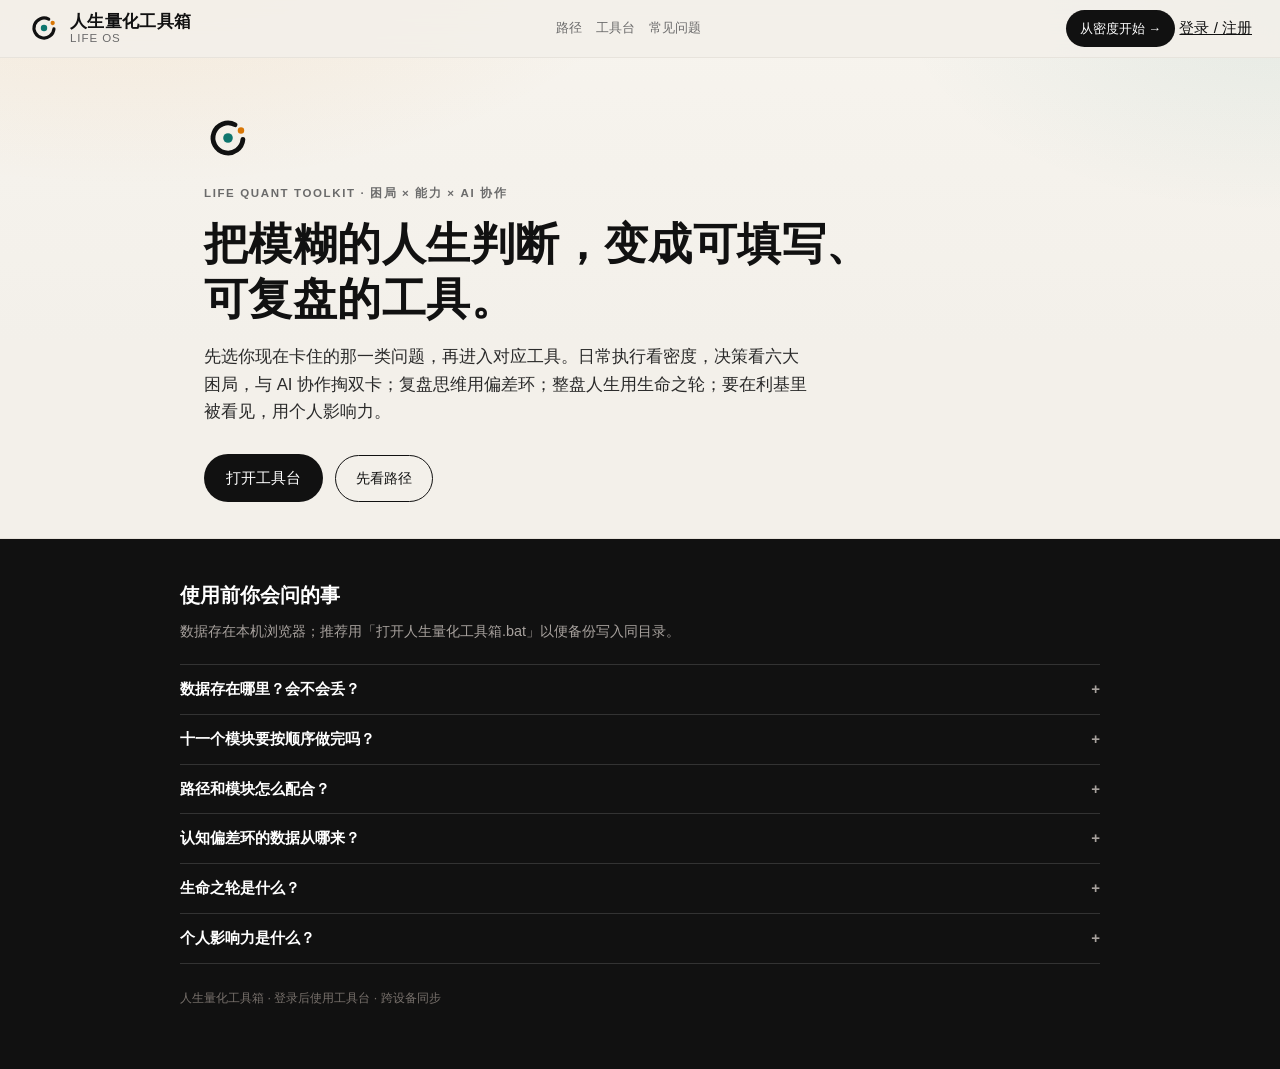
==== commit 059377a4: "chore: sync local updates (life)" ====
--- a/static/index.html
+++ b/static/index.html
@@ -3,60 +3,27 @@
 <head>
   <meta charset="UTF-8" />
   <meta name="viewport" content="width=device-width, initial-scale=1, viewport-fit=cover" />
-  <title>砺行 · 砥砺日省，知行合一</title>
+  <title>人生量化工具箱</title>
   <link rel="icon" href="/brand/app-logo-mark.svg" type="image/svg+xml" />
   <style>
-    @font-face {
-      font-family: "LiFix";
-      src: url("assets/fonts/LixingFix.ttf") format("truetype");
-      font-weight: normal;
-      font-style: normal;
-      font-display: swap;
-    }
-    @font-face {
-      font-family: "GuoWen ZhengKai";
-      src: url("assets/fonts/LixingFix.ttf") format("truetype");
-      unicode-range: U+783A-783B;
-      font-weight: normal;
-      font-style: normal;
-      font-display: swap;
-    }
-    @font-face {
-      font-family: "GuoWen ZhengKai";
-      src: url("assets/fonts/KaiOldstyle.ttf") format("truetype");
-      font-weight: normal;
-      font-style: normal;
-      font-display: swap;
-    }
-    .char-li { font-family: "LiFix", "KaiTi", "STKaiti", serif; }
-
-    html, body, button, input, textarea, select {
-      font-family: var(--font);
-    }
-
 
     :root {
-      --ink: #1a1a1a;
-      --ink-soft: #333;
-      --muted: #666;
-      --line: #c93756;
-      --line-deep: #a82845;
-      --line-soft: rgba(201, 55, 86, 0.28);
-      --bg: #e8e0d0;
-      --bg-deep: #ddd4c4;
-      --surface: #fcf9f2;
-      --paper: #fcf9f2;
-      --paper-warm: #f9f4e8;
-      --accent: #1a1a1a;
-      --accent-warm: #c93756;
-      --accent-soft: #fff8f5;
+      --ink: #111111;
+      --ink-soft: #2a2a2a;
+      --muted: #6b6b6b;
+      --line: #e6e2db;
+      --bg: #f3f0ea;
+      --bg-deep: #ebe6dc;
+      --surface: #ffffff;
+      --accent: #111111;
+      --accent-warm: #d97706;
+      --accent-soft: #fff7ed;
       --good: #0f766e;
       --mid: #b45309;
       --bad: #b91c1c;
-      --nav-h: 52px;
-      --font: "GuoWen ZhengKai", "KaiTi", "STKaiti", serif;
-      --display: "GuoWen ZhengKai", "KaiTi", "STKaiti", serif;
-      --song: "GuoWen ZhengKai", "KaiTi", "STKaiti", serif;
+      --nav-h: 58px;
+      --font: "PingFang SC", "Hiragino Sans GB", "Microsoft YaHei", sans-serif;
+      --display: "Songti SC", "STSong", "Noto Serif SC", "Source Han Serif SC", Georgia, serif;
     }
     * { box-sizing: border-box; }
     [hidden] { display: none !important; }
@@ -64,481 +31,16 @@
     body {
       margin: 0;
       font-family: var(--font);
-      background: #120e0b;
+      background: var(--bg);
       color: var(--ink);
       line-height: 1.65;
       font-size: 15px;
+      background-image:
+        radial-gradient(ellipse 80% 50% at 10% -10%, rgba(217, 119, 6, 0.12), transparent 55%),
+        radial-gradient(ellipse 60% 40% at 100% 0%, rgba(15, 118, 110, 0.08), transparent 50%),
+        linear-gradient(180deg, #f7f4ee 0%, var(--bg) 32%, var(--bg) 100%);
       min-height: 100vh;
     }
-    body.auth-pending .auth-gated { display: none !important; }
-
-    /* —— 古籍书房 · mxai 线装书 —— */
-    .notebook-page {
-      max-width: none;
-      margin: 0;
-      padding: 0 0 28px;
-      min-height: calc(100vh - var(--nav-h));
-    }
-    .study-scene {
-      position: relative;
-      min-height: calc(100vh - var(--nav-h));
-      overflow: hidden;
-    }
-    .study-bg {
-      position: absolute;
-      inset: 0;
-      width: 100%;
-      height: 100%;
-      object-fit: cover;
-      object-position: center 60%;
-      z-index: 0;
-      filter: brightness(0.72) saturate(0.95);
-    }
-    .study-vignette {
-      position: absolute;
-      inset: 0;
-      z-index: 1;
-      pointer-events: none;
-      background:
-        radial-gradient(ellipse 70% 60% at 50% 45%, transparent 30%, rgba(8,6,4,0.55) 100%),
-        linear-gradient(180deg, rgba(8,6,4,0.25) 0%, transparent 18%, transparent 78%, rgba(8,6,4,0.55) 100%);
-    }
-    .study-scene > .ask-stage,
-    .study-scene > .open-hero {
-      position: relative;
-      z-index: 2;
-    }
-
-    .ask-stage {
-      min-height: calc(100vh - var(--nav-h));
-      display: flex;
-      align-items: center;
-      justify-content: center;
-      padding: 48px 6vw 56px;
-    }
-    .cover-hero { display: none; }
-    .ask-copy {
-      color: #f3ead8;
-      text-align: center;
-      max-width: min(480px, 92vw);
-    }
-    .ask-kicker {
-      font-size: 0.78rem;
-      letter-spacing: 0.5em;
-      color: #c4b08a;
-      margin: 0 0 18px;
-    }
-    .ask-line {
-      margin: 0;
-      font-size: clamp(1.2rem, 2.6vw, 1.7rem);
-      letter-spacing: 0.22em;
-      line-height: 1.75;
-      color: #f6f0e4;
-    }
-    .ask-line--q { font-size: clamp(1.25rem, 2.8vw, 1.9rem); margin-top: 8px; }
-    .ask-begin {
-      margin-top: 28px;
-      font-family: var(--font);
-      font-size: 0.92rem;
-      letter-spacing: 0.42em;
-      background: transparent;
-      border: 1px solid #f3ead8;
-      color: #f3ead8;
-      padding: 10px 28px;
-      cursor: pointer;
-    }
-    .ask-begin:hover { background: #f3ead8; color: #1a120c; }
-    .ask-kicker, .ask-line, .ask-begin {
-      opacity: 0;
-      filter: blur(12px);
-      transform: translateY(16px);
-      transition: opacity 1s cubic-bezier(.25,.1,.25,1), filter 1.1s cubic-bezier(.25,.1,.25,1), transform 1s cubic-bezier(.25,.1,.25,1), background .2s, color .2s;
-    }
-    .ask-stage.is-ready .ask-kicker,
-    .ask-stage.is-ready .ask-line,
-    .ask-stage.is-ready .ask-begin {
-      opacity: 1;
-      filter: none;
-      transform: none;
-    }
-    .ask-stage.is-ready .ask-kicker { transition-delay: .12s; }
-    .ask-stage.is-ready .ask-line:nth-of-type(2) { transition-delay: .32s; }
-    .ask-stage.is-ready .ask-line:nth-of-type(3) { transition-delay: .52s; }
-    .ask-stage.is-ready .ask-line--q { transition-delay: .76s; }
-    .ask-stage.is-ready .ask-begin { transition-delay: 1.05s; }
-    .ask-stage.is-out {
-      opacity: 0;
-      filter: blur(16px);
-      transform: scale(0.98);
-      pointer-events: none;
-      transition: 0.7s cubic-bezier(.25,.1,.25,1);
-    }
-
-    .open-hero {
-      min-height: calc(100vh - var(--nav-h));
-      display: flex;
-      align-items: flex-start;
-      justify-content: center;
-      padding: 28px 4vw 88px;
-      opacity: 0;
-      filter: blur(14px);
-      transform: translateY(18px) scale(0.985);
-      transition: opacity .95s cubic-bezier(.25,.1,.25,1), filter 1.1s cubic-bezier(.25,.1,.25,1), transform .95s cubic-bezier(.25,.1,.25,1);
-    }
-    .open-hero.is-in {
-      opacity: 1;
-      filter: none;
-      transform: none;
-    }
-    .write-surface {
-      position: relative;
-      width: min(920px, 96vw);
-      color: #f3ead8;
-    }
-    .write-date-box {
-      position: absolute;
-      top: 0;
-      right: 0;
-      border: 1px solid rgba(185, 28, 28, 0.75);
-      background: transparent;
-      padding: 6px 12px;
-      z-index: 2;
-    }
-    .write-date {
-      margin: 0;
-      font-family: var(--font);
-      font-size: clamp(0.58rem, 1vw, 0.72rem);
-      letter-spacing: 0.06em;
-      line-height: 1.45;
-      text-align: center;
-      color: #e8dcc4;
-    }
-    .write-header {
-      padding-right: 11em;
-      margin-bottom: 18px;
-    }
-    .write-title {
-      margin: 0 0 10px;
-      font-family: var(--display);
-      font-size: clamp(1.15rem, 2.4vw, 1.55rem);
-      font-weight: normal;
-      letter-spacing: 0.28em;
-      color: #f6f0e4;
-    }
-    .write-wish-row {
-      display: flex;
-      flex-wrap: wrap;
-      align-items: center;
-      gap: 8px 12px;
-      font-size: 0.82rem;
-      letter-spacing: 0.12em;
-      color: #c4b08a;
-    }
-    .write-wish-row label { flex-shrink: 0; }
-    .write-wish-row input {
-      flex: 1;
-      min-width: 12em;
-      border: none;
-      border-bottom: 1px solid rgba(243, 234, 216, 0.35);
-      background: transparent;
-      color: #f3ead8;
-      font-family: var(--font);
-      font-size: 0.88rem;
-      letter-spacing: 0.08em;
-      padding: 4px 0;
-      outline: none;
-    }
-    .write-wish-row input::placeholder { color: rgba(196, 176, 138, 0.55); }
-    .write-wish-foot {
-      font-size: 0.72rem;
-      color: rgba(196, 176, 138, 0.7);
-    }
-    .write-three-grid {
-      display: grid;
-      grid-template-columns: repeat(3, minmax(0, 1fr));
-      gap: 14px;
-      margin-bottom: 18px;
-    }
-    .write-card {
-      display: flex;
-      flex-direction: column;
-      gap: 8px;
-      padding: 14px 12px 12px;
-      background: transparent;
-      border: none;
-      border-top: 1px solid rgba(243, 234, 216, 0.28);
-      opacity: 0;
-      transform: translateY(14px);
-      transition: opacity .75s cubic-bezier(.25,.1,.25,1), transform .75s cubic-bezier(.25,.1,.25,1), filter .5s;
-    }
-    .open-hero.is-in .write-card { opacity: 1; transform: none; }
-    .open-hero.is-in .write-three-grid .write-card:nth-child(1) { transition-delay: .08s; }
-    .open-hero.is-in .write-three-grid .write-card:nth-child(2) { transition-delay: .2s; }
-    .open-hero.is-in .write-three-grid .write-card:nth-child(3) { transition-delay: .32s; }
-    .write-card.is-wait {
-      opacity: 0.25 !important;
-      filter: blur(2px);
-      pointer-events: none;
-    }
-    .write-card-head {
-      display: flex;
-      align-items: center;
-      justify-content: space-between;
-      gap: 8px;
-    }
-    .write-meta {
-      margin: 0;
-      font-size: 0.82rem;
-      letter-spacing: 0.22em;
-      color: #c4b08a;
-    }
-    .write-kw {
-      font-family: var(--display);
-      font-size: 1.05rem;
-      letter-spacing: 0.12em;
-      min-width: 2.2em;
-      text-align: center;
-      margin: 0;
-      outline: none;
-      color: #faf6ee;
-      filter: blur(5px);
-      opacity: 0.35;
-      transition: filter .6s, opacity .6s;
-      cursor: text;
-    }
-    .write-kw:empty::before {
-      content: attr(data-placeholder);
-      color: rgba(196, 176, 138, 0.45);
-    }
-    .write-card.has-kw .write-kw { filter: none; opacity: 1; }
-    .write-card textarea {
-      width: 100%;
-      min-height: 76px;
-      border: none;
-      border-top: 1px solid rgba(243, 234, 216, 0.12);
-      background: transparent;
-      resize: vertical;
-      outline: none;
-      font-family: var(--font);
-      font-size: 0.92rem;
-      line-height: 1.65;
-      letter-spacing: 0.06em;
-      color: #f6f0e4;
-      padding: 8px 0 4px;
-    }
-    .write-card textarea::placeholder { color: rgba(196, 176, 138, 0.5); }
-    .write-foot {
-      margin: 0;
-      font-size: 0.72rem;
-      letter-spacing: 0.12em;
-      color: rgba(196, 176, 138, 0.75);
-    }
-    .write-card.has-kw .write-foot { color: #e8a0a0; }
-    .write-feel {
-      padding: 12px 2px 8px;
-      background: transparent;
-      border: none;
-      border-top: 1px dashed rgba(243, 234, 216, 0.22);
-      margin-bottom: 12px;
-    }
-    .write-feel-label {
-      margin: 0 0 8px;
-      font-size: 0.8rem;
-      letter-spacing: 0.16em;
-      color: #b8a48a;
-    }
-    .write-feel-label em {
-      font-style: normal;
-      font-size: 0.72rem;
-      color: rgba(196, 176, 138, 0.65);
-    }
-    .write-feel textarea {
-      width: 100%;
-      min-height: 52px;
-      border: none;
-      border-bottom: 1px solid rgba(243, 234, 216, 0.2);
-      background: transparent;
-      resize: vertical;
-      outline: none;
-      font-family: var(--font);
-      font-size: 0.86rem;
-      line-height: 1.6;
-      color: #ebe3d4;
-      padding: 4px 0;
-    }
-    .write-feel textarea::placeholder { color: rgba(196, 176, 138, 0.45); }
-    .write-feel.has-feel { border-color: rgba(243, 234, 216, 0.28); }
-    .write-feel-foot {
-      margin: 6px 0 0;
-      font-size: 0.68rem;
-      letter-spacing: 0.1em;
-      color: rgba(196, 176, 138, 0.65);
-    }
-    .review-circle {
-      flex-shrink: 0;
-      width: 1.5em;
-      height: 1.5em;
-      pointer-events: none;
-      opacity: 0;
-      background: center/contain no-repeat;
-      transition: opacity .35s ease;
-    }
-    .review-circle.is-yes {
-      opacity: 1;
-      background-image: url("assets/notebook/red-circle.png");
-    }
-    .review-circle.is-no {
-      opacity: 1;
-      color: #b91c1c;
-      font-size: 0.95rem;
-      display: flex;
-      align-items: center;
-      justify-content: center;
-    }
-    .review-circle.is-no::before { content: "批"; }
-    .review-btns {
-      display: none;
-      flex-direction: row;
-      gap: 6px;
-    }
-    .open-hero.is-review .write-card .review-btns { display: flex; }
-    .review-btns button {
-      font-family: var(--font);
-      background: transparent;
-      border: 1px solid rgba(185, 28, 28, 0.55);
-      color: #e8a0a0;
-      padding: 2px 8px;
-      cursor: pointer;
-      font-size: 0.72rem;
-      letter-spacing: 0.12em;
-    }
-    .review-btns button.is-active {
-      background: rgba(185, 28, 28, 0.18);
-      border-color: #b91c1c;
-    }
-    .review-strip {
-      display: none;
-      padding-top: 10px;
-      border-top: 1px dashed rgba(185, 28, 28, 0.35);
-    }
-    .open-hero.is-review .review-strip { display: block; }
-    .review-hint {
-      margin: 0 0 8px;
-      font-size: 0.76rem;
-      letter-spacing: 0.14em;
-      color: #e8a0a0;
-    }
-    .review-note {
-      width: 100%;
-      min-height: 2.8em;
-      border: none;
-      border-bottom: 1px solid rgba(185, 28, 28, 0.45);
-      background: transparent;
-      outline: none;
-      font-family: var(--font);
-      font-size: 0.88rem;
-      color: #e8a0a0;
-      letter-spacing: 0.08em;
-      resize: vertical;
-      padding: 4px 0;
-    }
-    .review-note::placeholder { color: rgba(185, 28, 28, 0.45); }
-    .feeling-nudge {
-      display: none;
-      margin: 0 0 6px;
-      font-size: 0.72rem;
-      letter-spacing: 0.1em;
-      color: #e8a0a0;
-    }
-    .feeling-nudge.is-show { display: block; }
-    .open-hero.is-review .write-feel:not(.has-feel) {
-      outline: 1px dashed rgba(185, 28, 28, 0.45);
-      outline-offset: 2px;
-    }
-    .notebook-foot .btn-review {
-      font-family: var(--font);
-      font-size: 0.88rem;
-      letter-spacing: 0.28em;
-      background: transparent;
-      border: 1px solid #c4b08a;
-      color: #e8dcc4;
-      padding: 8px 16px;
-      cursor: pointer;
-    }
-    .notebook-foot .btn-review:hover,
-    .notebook-foot .btn-review.is-active {
-      background: rgba(185, 28, 28, 0.15);
-      border-color: #b91c1c;
-      color: #f5d0d0;
-    }
-    @media (max-width: 860px) {
-      .ask-stage { padding: 32px 16px 40px; min-height: auto; }
-      .write-header { padding-right: 0; padding-top: 44px; }
-      .write-date-box { top: 0; right: 0; }
-      .write-three-grid { grid-template-columns: 1fr; gap: 12px; }
-    }
-    @media (prefers-reduced-motion: reduce) {
-      .cover-hero, .cover-smoke, .ask-kicker, .ask-line, .ask-begin, .ask-stage.is-out, .open-hero, .write-card, .write-kw {
-        animation: none !important;
-        transition: none !important;
-        filter: none !important;
-        transform: none !important;
-        opacity: 1 !important;
-      }
-    }
-
-    .notebook-foot {
-      display: flex;
-      flex-wrap: wrap;
-      align-items: center;
-      justify-content: center;
-      gap: 16px;
-      margin-top: 0;
-      padding: 8px 16px 20px;
-      font-family: var(--font);
-      color: #d8cbb6;
-      position: relative;
-      z-index: 3;
-    }
-    .notebook-foot .btn-save {
-      font-family: var(--font);
-      font-size: 0.92rem;
-      letter-spacing: 0.25em;
-      background: transparent;
-      border: 1px solid #d8cbb6;
-      color: #f3ead8;
-      padding: 8px 24px;
-      cursor: pointer;
-      border-radius: 0;
-    }
-    .notebook-foot .btn-save:hover {
-      background: #f3ead8;
-      color: #1a120c;
-    }
-    .notebook-foot .saved-toast { font-size: 0.82rem; color: #c4b08a; }
-    .notebook-foot .tool-link {
-      font-family: var(--font);
-      font-size: 0.82rem;
-      color: #c4b08a;
-      text-decoration: none;
-      border-bottom: 1px solid rgba(196,176,138,0.4);
-    }
-    .notebook-foot .tool-link:hover { color: #f3ead8; }
-    .notebook-foot input[type="date"] {
-      border: none;
-      background: transparent;
-      font-family: var(--font);
-      font-size: 0.82rem;
-      color: #c4b08a;
-      color-scheme: dark;
-    }
-
-    .topnav-auth { display: flex; align-items: center; gap: 10px; flex-wrap: wrap; }
-    .topnav-login, .topnav-logout, #navUser {
-      font-family: var(--song); font-size: 0.78rem; color: #d8cbb6;
-      text-decoration: none; letter-spacing: 0.06em;
-    }
-    .topnav-login { border: 1px solid rgba(216,203,182,0.45); padding: 6px 12px; }
     a { color: inherit; }
 
     .topnav {
@@ -546,9 +48,9 @@
       height: var(--nav-h);
       display: flex; align-items: center; justify-content: space-between; gap: 16px;
       padding: 0 28px;
-      background: rgba(12, 10, 8, 0.78);
+      background: rgba(243, 240, 234, 0.88);
       backdrop-filter: blur(12px);
-      border-bottom: 1px solid rgba(243, 234, 216, 0.12);
+      border-bottom: 1px solid rgba(230, 226, 219, 0.9);
     }
     .brand {
       display: flex; align-items: center; gap: 10px;
@@ -561,9 +63,8 @@
     .brand-mark {
       font-family: var(--display);
       font-size: 1.05rem; font-weight: 700; letter-spacing: 0.02em;
-      color: #f3ead8;
-    }
-    .brand-sub { font-size: 0.72rem; color: #c4b08a; letter-spacing: 0.08em; }
+    }
+    .brand-sub { font-size: 0.72rem; color: var(--muted); letter-spacing: 0.08em; text-transform: uppercase; }
     .hero-mark {
       width: 48px; height: 48px; display: block; margin: 0 0 18px;
     }
@@ -628,10 +129,6 @@
       max-width: 920px; margin: 0 auto;
       padding: 8px 24px 48px;
     }
-    .auth-gated {
-      background: var(--paper);
-      color: var(--ink);
-    }
     .section-kicker {
       font-size: 0.75rem; letter-spacing: 0.12em; text-transform: uppercase;
       color: var(--muted); font-weight: 600; margin: 0 0 8px;
@@ -642,121 +139,6 @@
       margin: 0 0 8px; font-weight: 700;
     }
     .section-desc { color: var(--muted); margin: 0 0 22px; max-width: 40em; font-size: 0.95rem; }
-
-    .philosophy {
-      max-width: 920px; margin: 0 auto 8px;
-      padding: 0 24px 32px;
-    }
-    .philosophy-inner {
-      background: var(--surface);
-      border: 1px solid var(--line);
-      border-radius: 16px;
-      padding: 22px 24px;
-      color: var(--ink-soft);
-      font-size: 0.95rem;
-      line-height: 1.75;
-    }
-    .philosophy-inner strong { color: var(--ink); font-weight: 650; }
-    .philosophy-inner p { margin: 0 0 12px; }
-    .philosophy-inner p:last-child { margin-bottom: 0; }
-
-    .pillar-grid {
-      display: grid; grid-template-columns: repeat(3, 1fr); gap: 14px;
-    }
-    @media (max-width: 820px) { .pillar-grid { grid-template-columns: 1fr; } }
-    .pillar-card {
-      text-align: left;
-      background: var(--surface);
-      border: 1px solid var(--line);
-      border-radius: 16px;
-      padding: 24px 20px 20px;
-      cursor: pointer;
-      transition: transform 0.2s ease, box-shadow 0.2s ease, border-color 0.2s;
-      font: inherit; color: inherit; width: 100%;
-    }
-    .pillar-card:hover {
-      transform: translateY(-2px);
-      border-color: #d4cfc4;
-      box-shadow: 0 12px 32px rgba(44, 36, 25, 0.08);
-    }
-    .pillar-card.is-primary {
-      border-color: rgba(198, 122, 46, 0.35);
-      background: linear-gradient(180deg, #fffaf3 0%, var(--surface) 100%);
-    }
-    .pillar-tag {
-      font-size: 0.72rem; letter-spacing: 0.12em; text-transform: uppercase;
-      color: var(--accent-warm); font-weight: 650; margin-bottom: 10px;
-    }
-    .pillar-card h3 { font-size: 1.15rem; margin: 0 0 10px; font-weight: 700; }
-    .pillar-card p { font-size: 0.86rem; color: var(--muted); margin: 0 0 14px; min-height: 4.2em; }
-    .pillar-go { font-size: 0.82rem; font-weight: 600; }
-
-    .hero-lamp {
-      width: 56px; height: 70px; display: block; margin: 0 0 18px;
-      filter: drop-shadow(0 8px 16px rgba(198, 122, 46, 0.25));
-    }
-    .hero-glow {
-      max-width: 920px; margin: -12px auto 0; padding: 0 24px 28px;
-    }
-    .hero-glow-inner {
-      border-radius: 16px;
-      padding: 16px 20px;
-      background: linear-gradient(135deg, rgba(255, 244, 230, 0.95), rgba(255, 252, 247, 0.9));
-      border: 1px solid rgba(198, 122, 46, 0.22);
-    }
-    .wish-summary-label { font-size: 0.72rem; letter-spacing: 0.1em; color: var(--muted); margin: 0 0 8px; }
-    .wish-summary-list { margin: 0; padding-left: 1.2em; color: var(--ink-soft); font-size: 0.92rem; }
-    .wish-summary-empty { margin: 0; font-size: 0.88rem; color: var(--muted); }
-    .wish-summary-empty a { color: var(--accent-warm); }
-
-    .daily-three { margin-bottom: 18px; }
-    .daily-three > label {
-      display: block; font-size: 0.82rem; font-weight: 650; margin-bottom: 10px; color: var(--ink-soft);
-    }
-    .daily-three-grid { display: grid; gap: 10px; }
-    .daily-three-grid input {
-      width: 100%; padding: 10px 12px; border: 1px solid var(--line); border-radius: 10px;
-      background: #fffcf7; font: inherit; font-size: 0.92rem;
-    }
-    .split-fields { display: grid; grid-template-columns: 1fr 1fr; gap: 12px; }
-    @media (max-width: 640px) { .split-fields { grid-template-columns: 1fr; } }
-
-    .keywords-wrap {
-      display: grid; grid-template-columns: repeat(3, 1fr); gap: 12px; margin-bottom: 16px;
-    }
-    @media (max-width: 820px) { .keywords-wrap { grid-template-columns: 1fr; } }
-    .kw-col {
-      background: var(--surface); border: 1px solid var(--line); border-radius: 14px; padding: 14px 16px;
-    }
-    .kw-label { font-size: 0.75rem; color: var(--muted); margin-bottom: 10px; font-weight: 600; }
-    .kw-tags { display: flex; flex-wrap: wrap; gap: 6px; }
-    .kw-tag {
-      font-size: 0.78rem; padding: 4px 10px; border-radius: 999px;
-      background: var(--accent-soft); color: var(--ink-soft); border: 1px solid rgba(198,122,46,0.2);
-    }
-    .kw-tag em { font-style: normal; opacity: 0.55; margin-left: 4px; font-size: 0.72rem; }
-    .kw-empty { font-size: 0.78rem; color: var(--muted); }
-
-    .quiz-progress { font-size: 0.75rem; color: var(--accent-warm); margin: 0 0 8px; letter-spacing: 0.08em; }
-    .quiz-q { font-size: 1.05rem; font-weight: 650; margin: 0 0 6px; line-height: 1.5; }
-    .quiz-hint { font-size: 0.82rem; color: var(--muted); margin: 0 0 14px; }
-    .lock-badge {
-      display: inline-block; font-size: 0.78rem; padding: 6px 12px; border-radius: 8px;
-      background: var(--accent-soft); color: var(--accent-warm); margin-bottom: 12px;
-    }
-    .six-month-readonly { margin: 0; padding-left: 1.2em; color: var(--ink-soft); }
-
-    .path-grid {
-      max-width: 920px; margin: 0 auto;
-      padding: 0 24px 48px;
-    }
-    .modules-more summary {
-      cursor: pointer; font-size: 0.88rem; color: var(--muted);
-      padding: 12px 0; list-style: none;
-    }
-    .modules-more summary::-webkit-details-marker { display: none; }
-    .modules-more[open] summary { margin-bottom: 14px; color: var(--ink); }
-
     .path-grid {
       display: grid; grid-template-columns: repeat(2, 1fr); gap: 14px;
     }
@@ -794,8 +176,7 @@
 
     .workspace {
       max-width: 920px; margin: 0 auto;
-      padding: 24px 24px 72px;
-      background: var(--paper);
+      padding: 0 24px 72px;
     }
     .workspace-shell {
       background: var(--surface);
@@ -1326,147 +707,1067 @@
     }
 
   </style>
-  <link rel="stylesheet" href="assets/lixing-daily.css?v=20260830f" />
 
   <link rel="manifest" href="/manifest.json" />
-  <meta name="theme-color" content="#0e0c0a" />
+  <meta name="theme-color" content="#111111" />
   <meta name="apple-mobile-web-app-capable" content="yes" />
-  <meta name="apple-mobile-web-app-title" content="砺行" />
+  <meta name="apple-mobile-web-app-title" content="人生量化" />
   <link rel="apple-touch-icon" href="/icons/icon-192.png" />
-  <link rel="stylesheet" href="/cloud-ui.css?v=20260829v" />
+  <link rel="stylesheet" href="/cloud-ui.css?v=20260825b" />
+  <style>
+    [hidden] { display: none !important; }
+    body.auth-pending .auth-gated,
+    body.auth-pending .guest-gate { display: none !important; }
+  </style>
 </head>
 
-<body class="auth-pending daily-page focus-layout home-three home-scene-page">
-  <nav class="topnav app-banner" aria-label="主导航">
-    <a class="brand brand--banner" href="#top" aria-label="砺行 · 日省">
-      <img class="brand-logo" src="assets/brand-logo.png" alt="" width="34" height="34" decoding="async" />
-      <span class="brand-wordmark"><span class="char-li">砺</span>行 · 日省</span>
+<body class="auth-pending">
+  <nav class="topnav" aria-label="主导航">
+    <a class="brand" href="#top">
+      <svg class="brand-logo" viewBox="0 0 32 32" aria-hidden="true" focusable="false">
+        <path d="M25.96 16.87A10 10 0 1 1 20.7 7.17" fill="none" stroke="#111111" stroke-width="3.2" stroke-linecap="round"/>
+        <circle cx="16" cy="16" r="3.2" fill="#0F766E"/>
+        <circle cx="24.66" cy="11" r="2.15" fill="#D97706"/>
+      </svg>
+      <span class="brand-text">
+        <span class="brand-mark">人生量化工具箱</span>
+        <span class="brand-sub">Life OS</span>
+      </span>
     </a>
-    <div class="topnav-auth">
-      <a class="tool-link" id="navToolLink" href="workspace.html">工具台</a>
-      <a class="topnav-login" id="navLogin" href="/sign-in">登录</a>
+    <div class="topnav-links">
+      <a href="#paths">路径</a>
+      <a href="#workspace">工具台</a>
+      <a href="#faq">常见问题</a>
+    </div>
+    <div class="topnav-auth" id="topnavAuth">
+      <a class="topnav-cta" href="#workspace" data-panel="density">从密度开始 →</a>
+      <a class="topnav-login" id="navLogin" href="/sign-in">登录 / 注册</a>
       <span id="navUser" hidden></span>
-      <a class="topnav-logout" id="navLogout" href="/sign-out" hidden>退出</a>
+      <a id="navLogout" href="/sign-out" hidden>退出</a>
+      <button type="button" id="navInstall" hidden>安装到手机</button>
     </div>
   </nav>
 
-  <main class="daily-shell home-shell home-scene" id="top" aria-label="砺行日省">
-    <div class="home-scene-bg" aria-hidden="true">
-      <img class="home-scene-img" src="assets/notebook/table-scene.jpg" alt="" width="1200" height="800" decoding="async" />
-      <div class="home-scene-vignette"></div>
+  <header class="hero" id="top">
+    <svg class="hero-mark" viewBox="0 0 32 32" aria-hidden="true" focusable="false">
+      <path d="M25.96 16.87A10 10 0 1 1 20.7 7.17" fill="none" stroke="#111111" stroke-width="3.2" stroke-linecap="round"/>
+      <circle cx="16" cy="16" r="3.2" fill="#0F766E"/>
+      <circle cx="24.66" cy="11" r="2.15" fill="#D97706"/>
+    </svg>
+    <p class="eyebrow">Life Quant Toolkit · 困局 × 能力 × AI 协作</p>
+    <h1>把模糊的人生判断，变成可填写、可复盘的工具。</h1>
+    <p class="hero-lead">先选你现在卡住的那一类问题，再进入对应工具。日常执行看密度，决策看六大困局，与 AI 协作掏双卡；复盘思维用偏差环；整盘人生用生命之轮；要在利基里被看见，用个人影响力。</p>
+    <p class="cloud-sync-hint" id="cloudSyncHint"></p>
+    <div class="hero-actions">
+      <a class="btn" href="#workspace" data-panel="density">打开工具台</a>
+      <a class="btn btn-ghost" href="#paths">先看路径</a>
     </div>
-    <div class="home-scene-inner">
-    <nav class="home-modules" role="tablist" aria-label="主页模块">
-      <button type="button" class="home-module-btn is-active" data-module="decide" role="tab">抉择</button>
-      <button type="button" class="home-module-btn" data-module="action" role="tab">行动</button>
-      <button type="button" class="home-module-btn" data-module="wish" role="tab">愿想</button>
-    </nav>
-
-    <!-- 抉择 -->
-    <section class="home-panel" id="module-decide" role="tabpanel" aria-label="抉择">
-      <p class="module-lead">犹豫不决时，交给随机 · 摇一摇手机或点击落位</p>
-      <div class="field decide-field">
-        <label for="decideQuestion">可选：你在纠结什么？</label>
-        <input type="text" id="decideQuestion" class="decide-input" placeholder="去不去、做不做…" />
+  </header>
+
+  
+  <section class="guest-gate" id="guestGate" hidden>
+    <div class="guest-gate-card">
+      <svg class="guest-gate-mark" viewBox="0 0 32 32" aria-hidden="true" focusable="false">
+        <path d="M25.96 16.87A10 10 0 1 1 20.7 7.17" fill="none" stroke="#111111" stroke-width="3.2" stroke-linecap="round"/>
+        <circle cx="16" cy="16" r="3.2" fill="#0F766E"/>
+        <circle cx="24.66" cy="11" r="2.15" fill="#D97706"/>
+      </svg>
+      <h2>登录后进入工具台</h2>
+      <p>路径选择、十个模块与写入操作仅对登录用户开放。登录后可跨设备同步你的人生量化记录。</p>
+      <div class="guest-gate-actions">
+        <a class="btn" href="/sign-in">登录 / 注册</a>
+        <a class="btn btn-ghost" href="#faq">先看常见问题</a>
       </div>
-      <div class="decide-stage">
-        <button type="button" class="decide-coin" id="decideCoin" aria-label="点击随机抉择">
-          <span class="decide-coin-stack" aria-hidden="true">
-            <img class="decide-coin-img decide-coin-img--front" src="assets/decide/shangui-front.png" alt="" width="168" height="168" decoding="async" />
-            <img class="decide-coin-img decide-coin-img--back" src="assets/decide/shangui-back.png" alt="" width="168" height="168" decoding="async" />
-          </span>
-          <span class="decide-coin-inner" id="decideCoinFace" aria-live="polite">？</span>
-        </button>
-        <p class="decide-hint" id="decideHint">点击或摇晃手机</p>
-        <button type="button" class="btn-decide" id="decideBtn">帮我决定</button>
+    </div>
+  </section>
+
+  <section class="path-section auth-gated" id="paths">
+    <p class="section-kicker">从你最关心的地方开始</p>
+    <h2 class="section-title">想先量化日常、理清决策、练 AI 协作、校准思维、看生命之轮，还是做个人影响力？</h2>
+    <p class="section-desc">六选一进入。工具都在同一套数据里，随时切换。</p>
+    <div class="path-grid">
+      <button type="button" class="path-card" data-panel="density">
+        <div class="path-num">01 · 日常执行</div>
+        <h3>人生密度</h3>
+        <p>用 D=(C+L+P)/H 看今天有没有在划水。两分钟复盘，盯住有效产出。</p>
+        <span class="path-go">进入密度表 →</span>
+      </button>
+      <button type="button" class="path-card" data-panel="rational">
+        <div class="path-num">02 · 决策困局</div>
+        <h3>六大思维工具</h3>
+        <p>理性测算、采样、调研、改变反思、意见权重——穿透包装话术与亲朋干扰。</p>
+        <span class="path-go">从理性工具开始 →</span>
+      </button>
+      <button type="button" class="path-card" data-panel="dualcard">
+        <div class="path-num">03 · AI 协作</div>
+        <h3>双卡 + 穿透力</h3>
+        <p>环境亲和力、报错耐受力、逻辑描述力；建设卡 3C / 诊断卡 CER，直接复制给 AI。</p>
+        <span class="path-go">打开双卡系统 →</span>
+      </button>
+      <button type="button" class="path-card" data-panel="bias">
+        <div class="path-num">04 · 思维校准</div>
+        <h3>认知偏差环</h3>
+        <p>约 180 种偏差按四象限成环：信息太多 / 意义不够 / 需要快行动 / 该记住什么。可搜索、「我中过」自检。</p>
+        <span class="path-go">打开偏差环 →</span>
+      </button>
+      <button type="button" class="path-card" data-panel="leon">
+        <div class="path-num">05 · 生命之轮</div>
+        <h3>健康 · 财富 · 幸福</h3>
+        <p>Leon 的九维雷达：身体/精神/心灵，现金/资产/时间，体验/家庭/社会。拖动打分，缺口一眼能看见。</p>
+        <span class="path-go">打开生命之轮 →</span>
+      </button>
+      <button type="button" class="path-card" data-panel="kpi">
+        <div class="path-num">06 · 个人影响力</div>
+        <h3>Key Person of Influence</h3>
+        <p>在一个利基里把 5P 做成可填写的战役：Pitch / Publish / Product / Profile / Partnership。</p>
+        <span class="path-go">打开影响力表 →</span>
+      </button>
+    </div>
+  </section>
+
+  <main class="workspace auth-gated" id="workspace">
+    <div class="workspace-shell">
+      <div class="workspace-head">
+        <p class="section-kicker">工具台 · Workspace</p>
+        <h2>十一个模块，按需切换</h2>
+        <p>编号对齐使用路径：困局①–⑥ → 穿透力 → AI 协作双卡 → 认知偏差环 → 生命之轮 → 个人影响力。</p>
       </div>
-      <div class="decide-history" id="decideHistory" aria-label="最近抉择"></div>
-    </section>
-
-    <!-- 行动：每日最多三条收获 -->
-    <section class="home-panel" id="module-action" role="tabpanel" hidden aria-label="行动">
-      <header class="journal-date-bar" id="journalDateBar" aria-label="当天日期">
-        <label class="journal-date-picker">
-          <span class="journal-date-text">
-            <span class="journal-date-greg" id="journalDateGreg">—</span>
-            <span class="journal-date-divider" aria-hidden="true"></span>
-            <span class="journal-date-lunar" id="journalDateLunar"></span>
-          </span>
-          <input type="date" id="date" aria-label="日期" />
-        </label>
-      </header>
-
-      <p class="module-lead harvest-lead">今天有什么收获？先写一条就够。需要时再加，最多三条。</p>
-      <div class="yesterday-banner" id="yesterdayBanner" hidden></div>
-
-      <div class="home-done" id="actionDoneScene" hidden>
-        <p class="home-done-kicker">已记下今日</p>
-        <p class="home-done-title" id="actionDoneTitle">今日密度 15%</p>
-        <ol class="home-done-list" id="actionDoneList"></ol>
-        <p class="home-done-note">已写入工具台 02 日省并保存</p>
-        <div class="home-done-actions">
-          <button type="button" class="btn-store-save" id="actionDoneEdit">改一改</button>
-          <a class="home-done-link" href="workspace.html">打开 02 日省</a>
+      <nav class="nav-tabs" id="navTabs" aria-label="工具模块">
+        <button type="button" data-panel="rational"><span class="n">01</span>理性</button>
+        <button type="button" class="active" data-panel="density"><span class="n">02</span>密度</button>
+        <button type="button" data-panel="sampling"><span class="n">03</span>采样</button>
+        <button type="button" data-panel="industry"><span class="n">04</span>调研</button>
+        <button type="button" data-panel="reflect"><span class="n">05</span>反思</button>
+        <button type="button" data-panel="opinion"><span class="n">06</span>意见</button>
+        <button type="button" data-panel="penetrate"><span class="n">07</span>穿透力</button>
+        <button type="button" data-panel="dualcard"><span class="n">08</span>双卡</button>
+        <button type="button" data-panel="bias"><span class="n">09</span>偏差环</button>
+        <button type="button" data-panel="leon"><span class="n">10</span>生命之轮</button>
+        <button type="button" data-panel="kpi"><span class="n">11</span>影响力</button>
+      </nav>
+      <div class="workspace-body">
+<!-- ========== ① 理性工具 ========== -->
+    <div class="panel" id="panel-rational">
+      <details class="guide">
+        <summary>理性工具 · 使用说明<span class="trap-tag">困局① 词语美化</span></summary>
+        <div class="guide-body">
+          <p>核心问题：<strong>做这件事，还是不做？</strong>穿透包装话术，算清双方利益结构与性价比，看有没有帕累托改进（共赢）空间。</p>
+          <p>谁获益更多？是否存在 1+1&gt;2？别被「一起努力」「为你好」等词带偏。</p>
+        </div>
+      </details>
+      <div class="card">
+        <p class="card-title">理性工具表</p>
+        <p class="card-desc">合伙、跳槽、合作、投资前填这张表。例子：合伙做生意，我占股 80% 对方 20%。</p>
+        <div class="field"><label for="ratTitle">决策事项</label><input type="text" id="ratTitle" placeholder="如：与 XX 合伙做课程业务" /></div>
+
+        <div class="matrix-block">
+          <div class="mb-title">对我有什么好处</div>
+          <div class="matrix-row">
+            <div class="field"><label for="ratMyBenS">我的短期收益</label><textarea id="ratMyBenS" placeholder="如：获得优秀合伙人"></textarea></div>
+            <div class="field"><label for="ratMyBenL">我的长期收益</label><textarea id="ratMyBenL" placeholder="如：成了分红 80%"></textarea></div>
+          </div>
+        </div>
+        <div class="matrix-block">
+          <div class="mb-title">对你有什么好处</div>
+          <div class="matrix-row">
+            <div class="field"><label for="ratYouBenS">你的短期收益</label><textarea id="ratYouBenS"></textarea></div>
+            <div class="field"><label for="ratYouBenL">你的长期收益</label><textarea id="ratYouBenL"></textarea></div>
+          </div>
+        </div>
+        <div class="matrix-block">
+          <div class="mb-title">对我们整体有什么好处</div>
+          <div class="matrix-row">
+            <div class="field"><label for="ratOurBenS">整体短期收益</label><textarea id="ratOurBenS" placeholder="如：也许创造 200 万收入"></textarea></div>
+            <div class="field"><label for="ratOurBenL">整体长期收益</label><textarea id="ratOurBenL" placeholder="如：打造品牌，将来破亿"></textarea></div>
+          </div>
+        </div>
+        <div class="matrix-block">
+          <div class="mb-title">我要付出多少</div>
+          <div class="matrix-row">
+            <div class="field"><label for="ratMyCostS">我的短期付出</label><textarea id="ratMyCostS" placeholder="如：股权认购 80 万"></textarea></div>
+            <div class="field"><label for="ratMyCostL">我的长期付出</label><textarea id="ratMyCostL" placeholder="如：每周工作 10 小时"></textarea></div>
+          </div>
+        </div>
+        <div class="matrix-block">
+          <div class="mb-title">你要付出多少</div>
+          <div class="matrix-row">
+            <div class="field"><label for="ratYouCostS">你的短期付出</label><textarea id="ratYouCostS"></textarea></div>
+            <div class="field"><label for="ratYouCostL">你的长期付出</label><textarea id="ratYouCostL"></textarea></div>
+          </div>
+        </div>
+        <div class="section-divider">收益性价比</div>
+        <div class="field"><label for="ratMyRoi">我的收益性价比 / 总体性价比</label><textarea id="ratMyRoi" placeholder="如：10 小时换千万级公司"></textarea></div>
+        <div class="field"><label for="ratYouRoi">你的收益性价比 / 总体性价比</label><textarea id="ratYouRoi"></textarea></div>
+        <div class="field"><label for="ratSynergy">我们双方能否 1+1&gt;2？</label><textarea id="ratSynergy" placeholder="如：肯定能，双方能增大价值"></textarea></div>
+        <div class="field"><label for="ratDecision">结论：做 / 不做 / 再谈条件</label><input type="text" id="ratDecision" placeholder="如：做，但需调整股权或工时" /></div>
+        <div class="actions">
+          <button type="button" class="btn" id="saveRatBtn">保存分析</button>
+          <button type="button" class="btn btn-ghost" id="clearRatBtn">清空</button>
+          <span class="saved-toast" id="savedRatToast">已保存</span>
         </div>
       </div>
-
-      <div class="action-pane action-pane--compact" id="action-record">
-        <input type="hidden" id="dailyWish" value="" aria-hidden="true" />
-        <span id="footWish" hidden></span>
-        <div class="action-three-list" id="threePoster">
-          <div class="store-item store-item--goal action-three-item" data-col="1" data-harvest-slot="1">
-            <textarea id="harvest1" class="store-input action-three-input" rows="2" maxlength="80" placeholder="① 一条就够" aria-label="收获一"></textarea>
-          </div>
-          <div class="store-item store-item--goal action-three-item" data-col="2" data-harvest-slot="2" hidden>
-            <textarea id="harvest2" class="store-input action-three-input" rows="2" maxlength="80" placeholder="② 还有一条也可以" aria-label="收获二"></textarea>
-          </div>
-          <div class="store-item store-item--goal action-three-item" data-col="3" data-harvest-slot="3" hidden>
-            <textarea id="harvest3" class="store-input action-three-input" rows="2" maxlength="80" placeholder="③ 最多三条" aria-label="收获三"></textarea>
-          </div>
-        </div>
-        <button type="button" class="btn-harvest-add" id="addHarvestBtn" hidden>再记一条（可选）</button>
-        <p class="harvest-density-hint" id="harvestDensityHint">写一条，今日密度即达 15% · 无感计入</p>
-        <div class="action-save-bar">
-          <button type="button" class="btn-store-save" id="saveRecordBtn">记下今日</button>
-          <span class="saved-toast saved-toast--inline" id="savedRecordToast" aria-live="polite">已记下</span>
-        </div>
-        <textarea id="three1" hidden aria-hidden="true"></textarea>
-        <textarea id="three2" hidden aria-hidden="true"></textarea>
-        <textarea id="three3" hidden aria-hidden="true"></textarea>
-        <textarea id="dailyFeeling" hidden aria-hidden="true"></textarea>
-        <textarea id="harvest" hidden aria-hidden="true"></textarea>
-        <textarea id="thickness" hidden aria-hidden="true"></textarea>
-        <textarea id="reviewNote" hidden aria-hidden="true"></textarea>
+      <div class="card"><p class="card-title">历史分析</p><div class="record-list" id="rationalList"><div class="empty-table">尚无记录</div></div></div>
+    </div>
+
+    <!-- ========== ② 人生密度 ========== -->
+    <div class="panel active" id="panel-density">
+      <details class="guide">
+        <summary>人生密度 · 使用说明<span class="trap-tag">困局② 被动吃苦≠自强</span></summary>
+        <div class="guide-body">
+          <div class="formula-box">
+            <strong>公式</strong>：<code>D = (C + L + P) ÷ H × 100%</code><br />
+            <span style="font-size:0.84rem;color:#666">强/苦比：追求苦转化为强的转化率 &gt; 1，避免高苦低强</span>
+          </div>
+          <h3>四个指标</h3>
+          <ul>
+            <li><strong>H</strong> 有意识投入的劳动小时数（刷手机、无产出会议不计）</li>
+            <li><strong>C</strong> 每主动连接 1 个有用新人 +1</li>
+            <li><strong>L</strong> 每应用 1 个知识点 +1（写进产出才算）</li>
+            <li><strong>P</strong> 被动收入 ≥ 3×时薪 → +1</li>
+          </ul>
+          <h3>密度解读</h3>
+          <div class="threshold">
+            <div><strong class="d-high">≥40%</strong> 高密度</div><div>维持</div>
+            <div><strong class="d-mid">25–39%</strong> 正常</div><div>检查 C/L</div>
+            <div><strong class="d-mid">15–24%</strong> 低效</div><div>警惕假忙碌</div>
+            <div><strong class="d-low">&lt;15%</strong> 划水</div><div>明天优先 1 次应用型学习</div>
+          </div>
+        </div>
+      </details>
+
+      <div class="stats" id="stats"></div>
+
+      <div class="card">
+        <p class="card-title">今日记录</p>
+        <div class="density-hero">
+          <div class="value na" id="densityHero">—</div>
+          <div class="label">今日密度 D</div>
+        </div>
+        <div class="row-date">
+          <div class="field"><label for="date">日期</label><input type="date" id="date" /></div>
+          <div class="field"><label for="hours">H · 劳动时长（小时）</label><input type="number" id="hours" min="0" max="24" step="0.5" placeholder="如 8" /></div>
+        </div>
+        <div class="metrics">
+          <div class="field"><label for="conn">C · 主动连接<span class="desc">+1 / 有用新人</span></label><input type="number" id="conn" min="0" max="20" value="0" /></div>
+          <div class="field"><label for="learn">L · 有效学习<span class="desc">+1 / 应用知识点</span></label><input type="number" id="learn" min="0" max="20" value="0" /></div>
+          <div class="field"><label for="passive">P · 被动收入分<span class="desc">≥3×时薪 +1</span></label><input type="number" id="passive" min="0" max="10" value="0" /></div>
+        </div>
+        <div class="inline-row"><input type="checkbox" id="autoPassive" checked /><label for="autoPassive" style="margin:0;font-weight:400">根据金额自动算 P</label></div>
+        <div class="field"><label for="passiveIncome">当日被动收入（元）</label><input type="number" id="passiveIncome" min="0" step="0.01" placeholder="不含工资" /></div>
+        <div class="field"><label for="note">复盘 · 密度最高的一小时</label><textarea id="note" placeholder="一句即可"></textarea></div>
+        <div class="actions"><button type="button" class="btn" id="saveBtn">保存</button><span class="saved-toast" id="savedToast">已保存</span></div>
       </div>
-      <div id="action-review" hidden></div>
-    </section>
-
-    <!-- 愿想 -->
-    <section class="home-panel" id="module-wish" role="tabpanel" hidden aria-label="愿想">
-      <div id="wishHomeHost"></div>
-    </section>
-
-    <footer class="notebook-foot notebook-foot--minimal">
-      <a class="tool-link-foot" href="qr.html">扫码打开</a>
-      <a class="tool-link-foot" href="workspace.html" id="notebookToolLink">工具台 →</a>
-    </footer>
+
+      <details class="settings"><summary>设置与数据</summary>
+        <div class="settings-panel">
+          <div class="field"><label for="hourlyWage">时薪基准（元/小时）</label><input type="number" id="hourlyWage" min="0" step="1" value="200" /></div>
+          <div class="inline-row"><input type="checkbox" id="advancedPassive" /><label for="advancedPassive" style="margin:0;font-weight:400">进阶：每满 3×时薪 +1，上限 3 分</label></div>
+          <div class="inline-row" style="margin-top:10px">
+            <input type="checkbox" id="autoDownloadBackup" />
+            <label for="autoDownloadBackup" style="margin:0;font-weight:400">备用：写入失败时再下载到浏览器（默认关）</label>
+          </div>
+          <div class="actions" style="margin-top:10px; flex-wrap:wrap">
+            <button type="button" class="btn btn-ghost" id="bindBackupFileBtn" hidden>绑定本地备份文件</button>
+            <button type="button" class="btn btn-ghost" id="unbindBackupFileBtn" hidden>解除绑定</button>
+          </div>
+          <p class="card-desc" id="autoBackupStatus" style="margin:8px 0 0">自动备份：尚未保存</p>
+          <div class="actions" style="margin-top:12px; flex-wrap:wrap">
+            <button type="button" class="btn" id="exportJsonBtn">备份整库 JSON</button>
+            <button type="button" class="btn btn-ghost" id="importJsonBtn">恢复整库 JSON</button>
+            <input type="file" id="importJsonFile" accept=".json,application/json" hidden />
+            <button type="button" class="btn btn-ghost" id="exportBtn">导出密度 CSV</button>
+            <button type="button" class="btn btn-ghost" id="importBtn">导入密度 CSV</button>
+            <input type="file" id="importFile" accept=".csv" hidden />
+          </div>
+          <p class="card-desc" style="margin:10px 0 0">推荐用本目录 <code>打开人生量化工具箱.bat</code> 打开：保存时自动覆盖写入同目录 <code>life-density-autobackup.json</code>，不会进浏览器下载列表。直接双击 HTML（file://）时仅保存在浏览器内。</p>
+        </div>
+      </details>
+
+      <div class="card">
+        <p class="card-title">近 14 天</p>
+        <div class="table-wrap"><table id="mainTable"><thead><tr id="dateHeader"></tr></thead><tbody id="tableBody"></tbody></table></div>
+        <div class="empty-table" id="emptyTable" hidden>尚无记录</div>
+      </div>
+    </div>
+
+    <!-- ========== ③ 想法采样 ========== -->
+    <div class="panel" id="panel-sampling">
+      <details class="guide">
+        <summary>想法采样 · 使用说明<span class="trap-tag">困局③ 刻舟求剑</span></summary>
+        <div class="guide-body">
+          <p>对每个 idea 采样 <strong>30 人</strong>（精英 / 普通年轻人 / 大爷大妈各 10 人），每人选：同意 / 不同意 / 不知道。汇总后判断<strong>入场窗口</strong>，别用过时策略。</p>
+          <ul>
+            <li><strong>机会期</strong>：精英开始接受，年轻人多数不知道，大爷大妈不同意或不知道 → 开始入场</li>
+            <li><strong>成熟期</strong>：精英多数接受，年轻人半数接受，大爷大妈有人同意 → 最后入场机会</li>
+            <li><strong>刻舟求剑</strong>：三组普遍接受 → 该退了 / 入场性价比低</li>
+          </ul>
+          <p>精英：年收入 50 万+ 或博士+ · 年轻人：35 岁以下专科+ · 大爷大妈：55 岁以上高中-</p>
+        </div>
+      </details>
+      <div class="card">
+        <p class="card-title">想法采样表</p>
+        <div class="field"><label for="ideaName">想法 / 赛道</label><input type="text" id="ideaName" placeholder="如：做 AI 育儿知识付费" /></div>
+        <div class="sample-grid">
+          <table>
+            <thead><tr><th>群体</th><th>同意</th><th>不同意</th><th>不知道</th><th>小计</th></tr></thead>
+            <tbody id="sampleBody">
+              <tr data-group="elite"><td>精英群体</td>
+                <td><input type="number" class="s-agree" min="0" max="10" value="0" /></td>
+                <td><input type="number" class="s-dis" min="0" max="10" value="0" /></td>
+                <td><input type="number" class="s-unk" min="0" max="10" value="0" /></td>
+                <td class="s-sum">0</td></tr>
+              <tr data-group="youth"><td>普通年轻人</td>
+                <td><input type="number" class="s-agree" min="0" max="10" value="0" /></td>
+                <td><input type="number" class="s-dis" min="0" max="10" value="0" /></td>
+                <td><input type="number" class="s-unk" min="0" max="10" value="0" /></td>
+                <td class="s-sum">0</td></tr>
+              <tr data-group="elder"><td>大爷大妈</td>
+                <td><input type="number" class="s-agree" min="0" max="10" value="0" /></td>
+                <td><input type="number" class="s-dis" min="0" max="10" value="0" /></td>
+                <td><input type="number" class="s-unk" min="0" max="10" value="0" /></td>
+                <td class="s-sum">0</td></tr>
+            </tbody>
+          </table>
+        </div>
+        <p class="card-desc" style="margin-top:8px">每组三项之和应 = 10（共 30 人采样）</p>
+        <div class="score-hero" style="margin-top:12px">
+          <div class="value na" id="stageHero">—</div>
+          <div class="label">趋势判断</div>
+          <div class="verdict" id="stageVerdict"></div>
+        </div>
+        <div class="bar-chart" id="sampleChart"></div>
+        <div class="actions">
+          <button type="button" class="btn" id="saveSampleBtn">保存采样</button>
+          <span class="saved-toast" id="savedSampleToast">已保存</span>
+        </div>
+      </div>
+      <div class="card"><p class="card-title">历史采样</p><div class="record-list" id="samplingList"><div class="empty-table">尚无记录</div></div></div>
+    </div>
+
+    <!-- ========== ④ 行业调研 ========== -->
+    <div class="panel" id="panel-industry">
+      <details class="guide">
+        <summary>行业调研 · 使用说明<span class="trap-tag">困局④ 靠亲朋好友</span></summary>
+        <div class="guide-body">
+          <p>每个行业把上下游、监管、替代调查清楚。优先访谈 <strong>2–3 个陌生人/工厂</strong>，不靠熟人的信息 bubble。</p>
+          <h3>调研深度与广度（7 步）</h3>
+          <ol style="font-size:0.85rem;padding-left:1.2em;margin:0">
+            <li>先看至少 5 个大行业</li><li>每个行业聊 30 人左右</li><li>看各种调查报告</li>
+            <li>去 2–3 个企业参观</li><li>去 2–3 个展会</li><li>每个行业填下面这张表</li><li>再决定去哪里、干什么</li>
+          </ol>
+        </div>
+      </details>
+
+      <div class="card">
+        <p class="card-title">调研进度清单</p>
+        <ul class="checklist" id="indChecklist">
+          <li><input type="checkbox" data-step="1" /><span>① 已锁定至少 5 个潜在大行业</span></li>
+          <li><input type="checkbox" data-step="2" /><span>② 每个目标行业已聊约 30 人</span></li>
+          <li><input type="checkbox" data-step="3" /><span>③ 已阅读行业调查报告</span></li>
+          <li><input type="checkbox" data-step="4" /><span>④ 已参观 2–3 家企业</span></li>
+          <li><input type="checkbox" data-step="5" /><span>⑤ 已参加 2–3 个展会</span></li>
+          <li><input type="checkbox" data-step="6" /><span>⑥ 已填写下方行业表</span></li>
+          <li><input type="checkbox" data-step="7" /><span>⑦ 已做出去向决策</span></li>
+        </ul>
+      </div>
+
+      <div class="card">
+        <p class="card-title">行业调研表</p>
+        <p class="card-desc">填完一级问题后，补充头部企业与目标职位。</p>
+
+        <div class="field">
+          <label for="indName">调研标题</label>
+          <input type="text" id="indName" placeholder="如：出版业-图书编辑 / 计算机-AI 应用" />
+        </div>
+
+        <div class="research-q">
+          <div class="q-num">Q1</div>
+          <label for="indQ1">我目前公司所在的行业是？（学生写专业）</label>
+          <textarea id="indQ1" class="tall" placeholder="如：出版社，图书编辑"></textarea>
+        </div>
+        <div class="research-q">
+          <div class="q-num">Q2</div>
+          <label for="indQ2">该行业的上游供应商有哪些行业？</label>
+          <textarea id="indQ2" placeholder="如：作者、插画师、平面设计师、引进版公司…"></textarea>
+        </div>
+        <div class="research-q">
+          <div class="q-num">Q3</div>
+          <label for="indQ3">该行业的下游渠道商有哪些行业？</label>
+          <textarea id="indQ3" placeholder="如：线下书店、线上书店、直播带货、读书 KOL…"></textarea>
+        </div>
+        <div class="research-q">
+          <div class="q-num">Q4</div>
+          <label for="indQ4">该行业有哪些监管部门或调控部门？</label>
+          <textarea id="indQ4" placeholder="如：出版局、文字审查部门…"></textarea>
+        </div>
+        <div class="research-q">
+          <div class="q-num">Q5</div>
+          <label for="indQ5">该行业有哪些替代行业？</label>
+          <textarea id="indQ5" placeholder="如：电子书、知识付费、成人进修、儿童益智桌游…"></textarea>
+        </div>
+        <div class="research-q">
+          <div class="q-num">Q6</div>
+          <label for="indQ6">该行业有中介或辅助行业吗？</label>
+          <textarea id="indQ6" placeholder="如：图书发行公司（二道贩子）、印刷厂…"></textarea>
+        </div>
+        <div class="research-q">
+          <div class="q-num">Q7</div>
+          <label for="indQ7">该行业有其他相关行业吗？</label>
+          <textarea id="indQ7" placeholder="如：杂志期刊、新媒体…"></textarea>
+        </div>
+        <div class="research-q">
+          <div class="q-num">Q8</div>
+          <label for="indQ8">该行业有小众企业或外企吗？</label>
+          <textarea id="indQ8" placeholder="如：潮玩店、外文书店、买手店…"></textarea>
+        </div>
+
+        <div class="section-divider">然后看企业和职位</div>
+
+        <div class="field">
+          <label for="indLeaders">该行业的头部企业有哪些？</label>
+          <textarea id="indLeaders" class="tall" placeholder="列出 3–5 家头部公司"></textarea>
+        </div>
+        <div class="field">
+          <label for="indJobs">头部企业的好职位有哪些？</label>
+          <textarea id="indJobs" placeholder="如：策划编辑、版权经理、数字出版负责人…"></textarea>
+        </div>
+        <div class="field">
+          <label for="indSkills">这些职位需要什么技能？</label>
+          <textarea id="indSkills" placeholder="如：选题能力、版权谈判、数据分析、内容运营…"></textarea>
+        </div>
+
+        <div class="actions">
+          <button type="button" class="btn" id="saveIndBtn">保存调研</button>
+          <button type="button" class="btn btn-ghost" id="clearIndBtn">清空表单</button>
+          <span class="saved-toast" id="savedIndToast">已保存</span>
+        </div>
+      </div>
+
+      <div class="card">
+        <p class="card-title">历史调研</p>
+        <div class="record-list" id="industryList"><div class="empty-table">尚无记录</div></div>
+      </div>
+    </div>
+
+    <!-- ========== ⑤ 改变反思 ========== -->
+    <div class="panel" id="panel-reflect">
+      <details class="guide">
+        <summary>改变反思 · 使用说明<span class="trap-tag">困局⑤ 总想证明自己对</span></summary>
+        <div class="guide-body">
+          <p><strong>不要问「我做错了什么」</strong>，只问<strong>「我能改变哪里？」</strong>。反思只想改变，不涉及羞耻、内疚，也不必解释为什么。</p>
+          <div class="formula-box">四要素：<strong>在哪里变 · 什么时机 · 谁帮忙 · 什么资源</strong> — 没有「为什么」</div>
+          <p>每日记录可改变事项（daily change log），从对错判断转向改变可能，算改变带来的 ROI。</p>
+        </div>
+      </details>
+      <div class="card">
+        <p class="card-title">今日改变反思</p>
+        <div class="field"><label for="refDate">日期</label><input type="date" id="refDate" /></div>
+        <div class="field"><label for="refTopic">反思主题</label><input type="text" id="refTopic" placeholder="如：提升 side-project 产出 / 调整育儿时间分配" /></div>
+        <div class="reflect-grid">
+          <div class="reflect-box r1">
+            <label for="refWhere">① 在哪里变？</label>
+            <span class="desc">最需要在哪里变</span>
+            <textarea id="refWhere" style="margin-top:8px"></textarea>
+          </div>
+          <div class="reflect-box r2">
+            <label for="refWhen">② 什么时机变？</label>
+            <textarea id="refWhen" style="margin-top:8px"></textarea>
+          </div>
+          <div class="reflect-box r3">
+            <label for="refWho">③ 需要谁帮忙？</label>
+            <textarea id="refWho" style="margin-top:8px"></textarea>
+          </div>
+          <div class="reflect-box r4">
+            <label for="refWhat">④ 需要什么资源？</label>
+            <textarea id="refWhat" style="margin-top:8px"></textarea>
+          </div>
+        </div>
+        <div class="field"><label for="refRoi">预期 ROI（改变带来的回报）</label><textarea id="refRoi" placeholder="可量化的下一步产出"></textarea></div>
+        <div class="actions">
+          <button type="button" class="btn" id="saveRefBtn">保存反思</button>
+          <span class="saved-toast" id="savedRefToast">已保存</span>
+        </div>
+      </div>
+      <div class="card"><p class="card-title">历史反思</p><div class="record-list" id="reflectList"><div class="empty-table">尚无记录</div></div></div>
+    </div>
+
+    <!-- ========== ⑥ 意见听取 ========== -->
+    <div class="panel" id="panel-opinion">
+      <details class="guide">
+        <summary>意见听取 · 使用说明<span class="trap-tag">困局⑥ 亲朋言听计从</span></summary>
+        <div class="guide-body">
+          <p>从<strong>陌生人视角</strong>评估给建议的人，把<strong>亲密度与专业度分离</strong>。权重 = 专业度 × 相关性，综合分 &lt;0 建议忽略。</p>
+          <div class="formula-box"><strong>总分</strong> = 四项评分之和（-1 / 0 / +1）· ≥2 可参考 · 0~1 谨慎 · &lt;0 忽略</div>
+          <h3>收到意见后</h3>
+          <ul>
+            <li><strong>完全错</strong>：简单表示感激，避免冲突浪费时间</li>
+            <li><strong>有对的地方</strong>：提炼可改变点 → 如何变 / 何时变 / 路径 / 谁帮忙（求变是中性，不是否定自己）</li>
+          </ul>
+        </div>
+      </details>
+
+      <div class="card">
+        <p class="card-title">评估一条意见</p>
+        <p class="card-desc">对方在评论什么领域，就按那个领域来打分。</p>
+
+        <div class="field"><label for="opSource">意见来源</label><input type="text" id="opSource" placeholder="如：爸爸、同事张三" /></div>
+        <div class="field"><label for="opTopic">意见内容 / 涉及领域</label><input type="text" id="opTopic" placeholder="如：建议我考研、劝我换赛道做 AI" /></div>
+
+        <div class="score-hero">
+          <div class="value na" id="opScoreHero">—</div>
+          <div class="label">意见权重总分（-4 ~ +4）</div>
+          <div class="verdict" id="opVerdict"></div>
+        </div>
+
+        <div class="score-grid" id="opScoreGrid">
+          <div class="score-item">
+            <span class="q">1. 对所评论领域有没有<strong>直接一线经历</strong>？</span>
+            <select data-op="exp">
+              <option value="1">有 → +1</option>
+              <option value="0" selected>没有 / 不确定 → 0</option>
+            </select>
+          </div>
+          <div class="score-item">
+            <span class="q">2. 对方<strong>学历</strong>？</span>
+            <select data-op="edu">
+              <option value="1">985 及以上 → +1</option>
+              <option value="0" selected>本科 → 0</option>
+              <option value="-1">未上过本科 → -1</option>
+            </select>
+          </div>
+          <div class="score-item">
+            <span class="q">3. 对方<strong>收入</strong>是否高于社会平均？</span>
+            <select data-op="income">
+              <option value="1">月入 2 万以上 → +1</option>
+              <option value="0" selected>1–2 万 → 0</option>
+              <option value="-1">1 万以下 → -1</option>
+            </select>
+          </div>
+          <div class="score-item">
+            <span class="q">4. 有没有<strong>学习习惯和上进动力</strong>？</span>
+            <select data-op="learn">
+              <option value="1">看书 / 读报 / 系统学习 → +1</option>
+              <option value="0" selected>只看新闻 → 0</option>
+              <option value="-1">只看短视频 → -1</option>
+            </select>
+          </div>
+        </div>
+
+        <div class="field"><label for="opNote">备注</label><textarea id="opNote" placeholder="最终决定：采纳 / 忽略 / 再验证"></textarea></div>
+
+        <div class="section-divider">收到意见后怎么办</div>
+        <div class="field">
+          <label for="opResponse">这条意见属于？</label>
+          <select id="opResponse">
+            <option value="">— 选择 —</option>
+            <option value="wrong">完全错 → 简单表示感激即可</option>
+            <option value="partial">有对的地方 → 填写下方改变清单</option>
+          </select>
+        </div>
+        <div class="response-box hidden" id="opPartialBox">
+          <div class="field"><label for="opChangeWhat">提炼：有哪些地方我可以改变？</label><textarea id="opChangeWhat"></textarea></div>
+          <div class="matrix-row">
+            <div class="field"><label for="opChangeHow">如何改变？</label><textarea id="opChangeHow"></textarea></div>
+            <div class="field"><label for="opChangeWhen">什么时候改变？</label><textarea id="opChangeWhen"></textarea></div>
+          </div>
+          <div class="matrix-row">
+            <div class="field"><label for="opChangePath">改变路径是什么？</label><textarea id="opChangePath"></textarea></div>
+            <div class="field"><label for="opChangeWho">需要谁的帮助？</label><textarea id="opChangeWho"></textarea></div>
+          </div>
+        </div>
+
+        <div class="actions">
+          <button type="button" class="btn" id="saveOpBtn">保存评估</button>
+          <span class="saved-toast" id="savedOpToast">已保存</span>
+        </div>
+      </div>
+
+      <div class="card">
+        <p class="card-title">历史评估</p>
+        <div class="record-list" id="opinionList"><div class="empty-table">尚无记录</div></div>
+      </div>
+    </div>
+
+    <!-- ========== ⑦ 穿透不确定性的能力 ========== -->
+    <div class="panel" id="panel-penetrate">
+      <details class="guide" open>
+        <summary>穿透不确定性 · 使用说明<span class="trap-tag">AI 时代</span></summary>
+        <div class="guide-body">
+          <p>有知识、有技能仍拿不到结果，差的往往不是运气，而是<strong>穿透不确定性的能力</strong>——看不见，但可控。</p>
+          <div class="formula-box">心态切换：从「<strong>会不会</strong>」（考试思维 / 知识技能）→「<strong>能不能</strong>」（结果思维）。AI 已在知识与技能上大幅超越个人时，注意力应放在能拿结果的能力上。</div>
+          <h3>六个可刻意提升的能力</h3>
+          <ul>
+            <li><strong>定义问题</strong>：别急着解题，先问「真正要解决的是什么」</li>
+            <li><strong>拆解问题</strong>：把模糊大题拆成可行动、可验证的小块</li>
+            <li><strong>借力整合</strong>：接受自己「不会」，用他人 / 工具 / AI 拼出结果</li>
+            <li><strong>决策</strong>：信息不完备时仍要选，并承担后果</li>
+            <li><strong>迭代纠偏</strong>：用反馈修正方向，而不是一次做对</li>
+            <li><strong>Ownership 与上心</strong>：对结果负责，而不是对「我做过了」负责</li>
+          </ul>
+          <p>同背景人结果分野，多半差在这组能力，而不是又多背了一门课。</p>
+        </div>
+      </details>
+
+      <div class="shift-box">
+        <p class="shift-title">本周自检四问</p>
+        <p>① 我定义的问题是别人真正要的吗？　② 拆到哪一步就可以本周验证？　③ 我在硬扛「自己不会」的部分吗？该借谁 / 什么工具？　④ 结果差时，我归因运气，还是可迭代的决策与执行？</p>
+      </div>
+
+      <div class="card">
+        <p class="card-title">卡住一事 · 穿透力复盘</p>
+        <p class="card-desc">选一件最近卡住的事，对六项能力打分（1=薄弱 · 3=及格 · 5=能拿结果），并写下本周可验证的下一步。</p>
+
+        <div class="row-date">
+          <div class="field"><label for="penDate">日期</label><input type="date" id="penDate" /></div>
+          <div class="field">
+            <label for="penMindset">当前默认思维</label>
+            <select id="penMindset">
+              <option value="know">会不会（先囤知识 / 等准备好）</option>
+              <option value="can" selected>能不能（以结果为导向推进）</option>
+              <option value="mix">两者混杂，正在切换</option>
+            </select>
+          </div>
+        </div>
+        <div class="field"><label for="penTopic">卡住的事 / 目标结果</label><input type="text" id="penTopic" placeholder="如：把调研报告变成可拍板方案并推动落地" /></div>
+
+        <div class="score-hero">
+          <div class="value na" id="penScoreHero">—</div>
+          <div class="label">穿透力均分（1–5）</div>
+          <div class="verdict" id="penVerdict"></div>
+        </div>
+
+        <div class="cap-grid" id="penCapGrid">
+          <div class="cap-item">
+            <div class="cap-head">
+              <span class="cap-name">① 定义问题</span>
+              <select data-pen-cap="define"><option value="1">1 薄弱</option><option value="2">2</option><option value="3" selected>3 及格</option><option value="4">4</option><option value="5">5 能拿结果</option></select>
+            </div>
+            <p class="cap-hint">真正要解决的是什么？别一上来解题。</p>
+            <textarea data-pen-note="define" placeholder="当前定义 / 本周怎么改定义"></textarea>
+          </div>
+          <div class="cap-item">
+            <div class="cap-head">
+              <span class="cap-name">② 拆解问题</span>
+              <select data-pen-cap="break"><option value="1">1 薄弱</option><option value="2">2</option><option value="3" selected>3 及格</option><option value="4">4</option><option value="5">5 能拿结果</option></select>
+            </div>
+            <p class="cap-hint">能否拆成可行动、可验证的小块？</p>
+            <textarea data-pen-note="break" placeholder="最小可验证步骤是什么"></textarea>
+          </div>
+          <div class="cap-item">
+            <div class="cap-head">
+              <span class="cap-name">③ 借力整合</span>
+              <select data-pen-cap="leverage"><option value="1">1 薄弱</option><option value="2">2</option><option value="3" selected>3 及格</option><option value="4">4</option><option value="5">5 能拿结果</option></select>
+            </div>
+            <p class="cap-hint">接受「不会」——人、工具、AI 哪里能补上？</p>
+            <textarea data-pen-note="leverage" placeholder="要借谁 / 什么工具 / 哪段交给 AI"></textarea>
+          </div>
+          <div class="cap-item">
+            <div class="cap-head">
+              <span class="cap-name">④ 决策</span>
+              <select data-pen-cap="decide"><option value="1">1 薄弱</option><option value="2">2</option><option value="3" selected>3 及格</option><option value="4">4</option><option value="5">5 能拿结果</option></select>
+            </div>
+            <p class="cap-hint">信息不完备时，是否仍能拍板并承担后果？</p>
+            <textarea data-pen-note="decide" placeholder="待决事项 + 截止日期 + 默认选项"></textarea>
+          </div>
+          <div class="cap-item">
+            <div class="cap-head">
+              <span class="cap-name">⑤ 迭代纠偏</span>
+              <select data-pen-cap="iterate"><option value="1">1 薄弱</option><option value="2">2</option><option value="3" selected>3 及格</option><option value="4">4</option><option value="5">5 能拿结果</option></select>
+            </div>
+            <p class="cap-hint">用反馈修正方向，而不是追求一次做对。</p>
+            <textarea data-pen-note="iterate" placeholder="上次反馈是什么 / 下次改哪一点"></textarea>
+          </div>
+          <div class="cap-item">
+            <div class="cap-head">
+              <span class="cap-name">⑥ Ownership 与上心</span>
+              <select data-pen-cap="own"><option value="1">1 薄弱</option><option value="2">2</option><option value="3" selected>3 及格</option><option value="4">4</option><option value="5">5 能拿结果</option></select>
+            </div>
+            <p class="cap-hint">对结果负责，还是只对「我做过了」负责？</p>
+            <textarea data-pen-note="own" placeholder="结果责任边界 / 我亲自盯什么"></textarea>
+          </div>
+        </div>
+
+        <div class="section-divider">四问落地 + 本周行动</div>
+        <div class="field"><label for="penQ1">① 定义的问题是别人真正要的吗？</label><textarea id="penQ1"></textarea></div>
+        <div class="field"><label for="penQ2">② 拆到哪一步就可以本周验证？</label><textarea id="penQ2"></textarea></div>
+        <div class="field"><label for="penQ3">③ 在硬扛「不会」吗？该借谁 / 什么工具？</label><textarea id="penQ3"></textarea></div>
+        <div class="field"><label for="penQ4">④ 结果差时归因运气，还是可迭代的决策与执行？</label><textarea id="penQ4"></textarea></div>
+        <div class="field"><label for="penNext">本周可验证的下一步（必须可观察）</label><textarea id="penNext" class="tall" placeholder="如：周三前把方案压成 1 页决策稿，约甲方 30 分钟确认「真正要的结果」"></textarea></div>
+
+        <div class="actions">
+          <button type="button" class="btn" id="savePenBtn">保存复盘</button>
+          <button type="button" class="btn btn-ghost" id="clearPenBtn">清空</button>
+          <span class="saved-toast" id="savedPenToast">已保存</span>
+        </div>
+      </div>
+
+      <div class="card">
+        <p class="card-title">历史复盘</p>
+        <div class="record-list" id="penetrateList"><div class="empty-table">尚无记录</div></div>
+      </div>
+    </div>
+
+    <!-- ========== ⑧ AI协作双卡系统 ========== -->
+    <div class="panel" id="panel-dualcard">
+      <details class="guide" open>
+        <summary>AI协作双卡 · 使用说明<span class="trap-tag">协作方法</span></summary>
+        <div class="guide-body">
+          <p>只有拥有这三项能力，你才能胜任与 AI 的协作，才能在 AI 犯错时提供准确的指导。</p>
+          <div class="formula-box">方法论：遇到任何编程互动，只问一句——<strong>我现在该掏出哪张卡？</strong><br>
+            从零建设 / 加功能 → <strong>建设卡（3C）</strong>　·　报错或不符预期 → <strong>诊断卡（CER）</strong></div>
+        </div>
+      </details>
+
+      <div class="skill-pillar">
+        <h3>① 环境亲和力</h3>
+        <p class="sub">打破对底层系统的恐惧</p>
+        <p>你习惯了漂亮的图形界面。一旦看到黑底白字的命令行，或复杂的文件夹层级，就会本能恐惧、不敢乱动，生怕把电脑搞坏。</p>
+        <div class="builder"><strong>Builder 视角：</strong>黑框框不是黑客专属，它只是操作系统入口。图形界面是样板间，好看但受限；命令行简陋，但你能控制一切。</div>
+        <p><strong>训练目标：</strong>不必背几百个 Linux 命令；学会指派 AI 操作这个入口，并会在不同目录间切换。</p>
+        <div class="dont-panic">💡 Dont Panic #1：看到黑框框不要慌，那是你通过 AI 掌控系统的最短路径。</div>
+      </div>
+
+      <div class="skill-pillar">
+        <h3>② 报错耐受力</h3>
+        <p class="sub">从失败到线索的心态重塑</p>
+        <p>在 Excel / PPT 里，报错常意味着文件坏了，像灾难。编程时看到满屏红色 Error，初学者会想：我搞砸了、我不适合学这个。</p>
+        <div class="builder"><strong>Builder 视角：</strong>报错是常态，也是朋友。红字不是批评，而是线索——系统写给 AI 的诊断书。</div>
+        <p><strong>训练目标：</strong>不必读懂每个术语；做冷静的问题分析者——判断环境问题还是逻辑问题，再把报错原封不动交给 AI。</p>
+        <div class="dont-panic">💡 Dont Panic #2：看到红字不要慌，报错越长，AI 修得越快。</div>
+      </div>
+
+      <div class="skill-pillar">
+        <h3>③ 逻辑描述力</h3>
+        <p class="sub">学会结构化表达</p>
+        <p>很多人跟 AI「许愿」：帮我做一个好用的网页。结果一塌糊涂——你觉得 AI 笨，AI 觉得你莫名其妙。</p>
+        <div class="builder"><strong>Builder 视角：</strong>AI 是极度听话但极度死板的乙方。不给清晰边界，它就会脑补。</div>
+        <p><strong>训练目标：</strong>不要求天才逻辑，要求会拆解——把模糊想法拆成背景、组件、标准。</p>
+        <div class="dont-panic">💡 Dont Panic #3：面对空白和不确定不要慌，描述清楚逻辑，AI 就能高效完成任务。</div>
+      </div>
+
+      <div class="card">
+        <p class="card-title">掏出哪张卡？</p>
+        <p class="card-desc">填完后可一键复制给 AI。先选卡，再填空。</p>
+
+        <div class="dual-switch" id="dualSwitch">
+          <button type="button" class="active" data-dual="build">建设卡 · 3C</button>
+          <button type="button" data-dual="diag">诊断卡 · CER</button>
+        </div>
+
+        <div class="dual-form active" id="dualFormBuild">
+          <p class="card-desc" style="margin-top:0">何时用：从零做项目，或给现有项目加新功能。别直接下命令，先填好三个空。</p>
+          <div class="field"><label for="c3Title">事项标题（可选）</label><input type="text" id="c3Title" placeholder="如：做一个人生密度周报页" /></div>
+          <div class="field">
+            <label for="c3Context">Context · 背景</label>
+            <span class="desc">我要做什么？目标用户是谁？核心目的是什么？</span>
+            <textarea id="c3Context" class="tall" placeholder="如：给自己做本地周报页，汇总近 7 天密度，目标是周日 2 分钟复盘"></textarea>
+          </div>
+          <div class="field">
+            <label for="c3Components">Components · 组件</label>
+            <span class="desc">包含哪些具体部分？（输入框、按钮、数据库表、页面区块…）</span>
+            <textarea id="c3Components" class="tall" placeholder="如：日期选择、C/L/P 输入、密度百分比展示、历史表格"></textarea>
+          </div>
+          <div class="field">
+            <label for="c3Criteria">Criteria · 标准 / 限制</label>
+            <span class="desc">有什么硬限制？（语言、样式、绝不能删原始文件…）</span>
+            <textarea id="c3Criteria" class="tall" placeholder="如：必须用现有 localStorage 结构；禁止改配色系统；中文界面"></textarea>
+          </div>
+        </div>
+
+        <div class="dual-form" id="dualFormDiag">
+          <p class="card-desc" style="margin-top:0">何时用：程序报错（红字），或运行结果跟你想的不一样。别只说「不工作」，提供完整错误现场。</p>
+          <div class="field"><label for="cerTitle">事项标题（可选）</label><input type="text" id="cerTitle" placeholder="如：保存按钮点了没反应" /></div>
+          <div class="field">
+            <label for="cerContext">Context · 现场</label>
+            <span class="desc">刚才执行了什么命令？环境是什么？（系统 / 目录 / 工具）</span>
+            <textarea id="cerContext" class="tall" placeholder="如：Windows 11，在项目根目录运行 python app.py，用 Chrome 打开 localhost:5000"></textarea>
+          </div>
+          <div class="field">
+            <label for="cerError">Error · 报错 / 异常现象</label>
+            <span class="desc">完整报错原文，或不正常现象的客观描述</span>
+            <textarea id="cerError" class="tall" placeholder="把红字整段粘贴进来；或：页面空白，控制台显示 Failed to fetch"></textarea>
+          </div>
+          <div class="field">
+            <label for="cerRequest">Request · 期待与判断</label>
+            <span class="desc">我期待什么？怀疑是环境问题还是逻辑问题？</span>
+            <textarea id="cerRequest" class="tall" placeholder="如：期待点击后写入 JSON；怀疑是路径/权限（环境）而不是业务逻辑"></textarea>
+          </div>
+          <div class="field">
+            <label for="cerSuspect">初步判断</label>
+            <select id="cerSuspect">
+              <option value="env">偏向环境问题（路径 / 依赖 / 权限 / 端口）</option>
+              <option value="logic">偏向逻辑问题（代码逻辑 / 条件 / 数据）</option>
+              <option value="unsure" selected>尚不确定</option>
+            </select>
+          </div>
+        </div>
+
+        <div class="section-divider">给 AI 的提示词</div>
+        <div class="prompt-out" id="dualPromptOut">填写上方字段后自动生成…</div>
+        <div class="actions" style="margin-top:12px">
+          <button type="button" class="btn" id="copyDualBtn">复制给 AI</button>
+          <button type="button" class="btn btn-ghost" id="saveDualBtn">保存这张卡</button>
+          <button type="button" class="btn btn-ghost" id="clearDualBtn">清空</button>
+          <span class="saved-toast" id="savedDualToast">已保存</span>
+        </div>
+      </div>
+
+      <div class="card">
+        <p class="card-title">历史双卡</p>
+        <div class="record-list" id="dualcardList"><div class="empty-table">尚无记录</div></div>
+      </div>
+    </div>
+
+    <!-- ========== ⑨ 认知偏差环 ========== -->
+    <div class="panel" id="panel-bias">
+      <details class="guide" open>
+        <summary>认知偏差环 · 使用说明<span class="trap-tag">思维校准</span></summary>
+        <div class="guide-body">
+          <div class="formula-box">
+            <strong>来源</strong>：Buster Benson 四问题框架 + John Manoogian III 圆环海报（Cognitive Bias Codex）。屠龙的胭脂井常引用此「约 180 条偏差环」。
+          </div>
+          <p>不必背全表。先记住大脑要解决的四个问题，再在对应象限里定位具体偏差：</p>
+          <ul>
+            <li><strong>信息太多</strong> → 过滤（会漏掉有用信息）</li>
+            <li><strong>意义不够</strong> → 脑补故事（会造出幻觉）</li>
+            <li><strong>需要快行动</strong> → 仓促决策（常自私/离谱）</li>
+            <li><strong>该记住什么</strong> → 记忆筛选（会加固偏见）</li>
+          </ul>
+          <p>点「我中过」做轻量自检；备注会随整库 JSON 一并备份。</p>
+          <p style="margin-top:10px">
+            <a href="cognitive-bias-codex.html" style="margin-right:12px">打开互动海报 →</a>
+            <a href="cognitive-bias-explorer.html">打开独立检索界面 →</a>
+          </p>
+        </div>
+      </details>
+
+      <div class="card" style="margin-bottom:16px">
+        <p class="card-title">单独界面</p>
+        <p class="card-desc">圆环海报适合浏览结构；检索界面适合搜名字、写「我中过」。</p>
+        <div class="actions" style="flex-wrap:wrap">
+          <a class="btn" href="cognitive-bias-codex.html">互动海报（Codex）</a>
+          <a class="btn btn-ghost" href="cognitive-bias-explorer.html">检索 Explorer</a>
+        </div>
+      </div>
+
+      <div class="stats" id="biasStats"></div>
+      <div class="bias-quad-grid" id="biasQuadGrid"></div>
+
+      <div class="card">
+        <p class="card-title">检索与对照</p>
+        <p class="card-desc">中英文搜索 · 按象限筛选 · 可只看「我中过」</p>
+        <div class="field">
+          <label for="biasSearch">搜索偏差</label>
+          <input type="search" id="biasSearch" placeholder="如：确认、沉没成本、Dunning、锚定…" />
+        </div>
+        <div class="bias-filters" id="biasFilters" role="group" aria-label="象限筛选"></div>
+        <div class="inline-row" style="margin-bottom:12px">
+          <input type="checkbox" id="biasOnlySpotted" />
+          <label for="biasOnlySpotted" style="margin:0;font-weight:400">只看我中过的</label>
+        </div>
+        <div id="biasList"><div class="bias-empty">加载中…</div></div>
+      </div>
+    </div>
+
+    <!-- ========== ⑩ 生命之轮 ========== -->
+    <div class="panel" id="panel-leon">
+      <details class="guide">
+        <summary>生命之轮 · 使用说明<span class="trap-tag">健康 · 财富 · 幸福</span></summary>
+        <div class="guide-body">
+          <div class="formula-box">
+            真源：<a href="https://docs.qq.com/sheet/DQkZ1RERNbEZOdmd0?tab=000001" target="_blank" rel="noopener">Wheel of Life by Leon</a>
+            （@爱旅行的四重奏 视频分享）。三柱各三维，分数 0–10。
+            视频：<a href="https://www.youtube.com/watch?v=37FTO0aQycc" target="_blank" rel="noopener">YouTube</a>
+          </div>
+          <p>主画面是轮盘，不是表格。点轴或拖动圆点打分；圆不圆比均分更重要——缺口就是下一季要收购的那一维。</p>
+          <p>三柱对照三课：<strong>财富</strong>对第一桶金，<strong>幸福 / 体验 / 时间</strong>对根学，<strong>家庭 / 社会</strong>对无职权影响力。</p>
+        </div>
+      </details>
+
+      <div class="wheel-stage">
+        <div class="wheel-canvas-wrap">
+          <div class="wheel-svg" id="wheelSvg"></div>
+          <div class="wheel-legend" id="wheelLegend"></div>
+        </div>
+        <div class="wheel-side">
+          <div class="stats" id="wheelStats"></div>
+          <div class="card" id="wheelDetail"></div>
+          <div class="card">
+            <p class="card-title">九维打分</p>
+            <p class="card-desc">0 = 这一维几乎空着 · 10 = 足以支撑你现在想过的人生</p>
+            <div class="wheel-sliders" id="wheelSliders"></div>
+            <div class="field" style="margin-top:14px">
+              <label for="wheelNote">这一轮备注</label>
+              <textarea id="wheelNote" placeholder="最低的两维，本季准备补哪一块？"></textarea>
+            </div>
+            <div class="actions">
+              <button type="button" class="btn" id="saveWheelBtn">保存快照</button>
+              <button type="button" class="btn btn-ghost" id="sampleWheelBtn">载入表示例</button>
+              <button type="button" class="btn btn-ghost" id="clearWheelBtn">清零</button>
+              <span class="saved-toast" id="savedWheelToast">已保存</span>
+            </div>
+          </div>
+        </div>
+      </div>
+
+      <div class="card">
+        <p class="card-title">历史快照</p>
+        <p class="card-desc">点一笔可叠在轮上对比。数据只存在本机。</p>
+        <div class="wheel-snaps" id="wheelHistory"><div class="bias-empty">还没有快照。打完分后点「保存快照」。</div></div>
+      </div>
+
+      <details class="guide" id="leonPlaybookFold">
+        <summary>三课查阅卡 · 卡住时对照<span class="trap-tag">影响力 · 第一桶金 · 根学</span></summary>
+        <div class="guide-body">
+          <p>同一人的三条腿：2021 无职权影响力 → 2023 第一桶金 → 2025 根学。点轮上某一维，侧栏会出现相关卡片。</p>
+          <div class="stats" id="leonStats"></div>
+          <div class="leon-legs" id="leonLegs"></div>
+          <div class="card" style="margin-top:12px">
+            <p class="card-title">检索与对照</p>
+            <p class="card-desc">按课筛选 · 搜索金句/场景 · 可只看「对照过」</p>
+            <div class="field">
+              <label for="leonSearch">搜索卡片</label>
+              <input type="search" id="leonSearch" placeholder="如：倾听、BATNA、doubles、眼镜、过期、第一桶金…" />
+            </div>
+            <div class="bias-filters" id="leonFilters" role="group" aria-label="来源筛选"></div>
+            <div class="inline-row" style="margin-bottom:12px">
+              <input type="checkbox" id="leonOnlyMarked" />
+              <label for="leonOnlyMarked" style="margin:0;font-weight:400">只看我对照过的</label>
+            </div>
+            <div id="leonList"><div class="bias-empty">加载中…</div></div>
+          </div>
+          <div class="card">
+            <p class="card-title">完整材料</p>
+            <p class="card-desc">工具箱只收可检索框架；逐字稿与会议纪要在学习目录。</p>
+            <div class="leon-src" id="leonSources"></div>
+          </div>
+        </div>
+      </details>
+    </div>
+
+    <!-- ========== ⑪ 个人影响力 KPI ========== -->
+    <div class="panel" id="panel-kpi">
+      <details class="guide" open>
+        <summary>个人影响力 · 使用说明<span class="trap-tag">Key Person of Influence</span></summary>
+        <div class="guide-body">
+          <div class="formula-box">
+            真源：Daniel Priestley《Key Person of Influence》· 蔡蔡方法论笔记。
+            <strong>不仅要做得好，还要让别人知道你做得好。</strong>
+          </div>
+          <p>你已经站在一座价值之山上。KPI 不是网红，是在一个利基里被看见、被需要、被转介的人。「让别人知道」本身要经营。先钉死利基，再把 5P 做成 90 天战役。</p>
+          <ul>
+            <li><strong>Pitch</strong> 推销/提案：先卖观点再卖产品；完整稿按 CAPSTONE；在市场里练</li>
+            <li><strong>Publish</strong> 内容输出：7-11-4；做成即使你不在也能工作的影响力资产</li>
+            <li><strong>Product</strong> 产品化：Gift → P4P → Core → P4C；客户买的是 Outcome</li>
+            <li><strong>Profile</strong> 公众形象：You are what Google says you are · S.A.L.T.</li>
+            <li><strong>Partnership</strong> 合作：相乘不是相加；Brand × Distribution × Product</li>
+          </ul>
+        </div>
+      </details>
+
+      <div class="kpi-p-grid">
+        <div class="kpi-p"><div class="kpi-en">Pitch</div><h3>推销 / 提案</h3><p>先创造 Lightbulb Moment。Belief drives behavior。你一直都在 Pitch。</p></div>
+        <div class="kpi-p"><div class="kpi-en">Publish</div><h3>内容输出</h3><p>7 小时接触、11 次互动、4 个场景。建立即使你不在也能工作的资产。</p></div>
+        <div class="kpi-p"><div class="kpi-en">Product</div><h3>产品化</h3><p>Gift / P4P / Core / P4C 组成生态。客户买的是 Outcome，不是功能清单。</p></div>
+        <div class="kpi-p"><div class="kpi-en">Profile</div><h3>公众形象</h3><p>S.A.L.T.：社交、奖项背书、线下活动、第三方媒体。搜索结果即你。</p></div>
+        <div class="kpi-p"><div class="kpi-en">Partnership</div><h3>合作</h3><p>10×10×10 相乘。Brand · Distribution · Product 互补。With or without you。</p></div>
+      </div>
+
+      <div class="card">
+        <p class="card-title">利基：你在哪一块被需要</p>
+        <p class="card-desc">KPI 先缩范围。服务所有人 = 谁也记不住你。</p>
+        <div class="field"><label for="kpiNiche">我的利基 / 战场</label><input type="text" id="kpiNiche" placeholder="如：高职实训室数字化、存量住宅更新、个人密度复盘" /></div>
+        <div class="field"><label for="kpiAudience">我服务谁（具体到角色）</label><textarea id="kpiAudience" placeholder="如：教务处实训科老师；想把课改做成可交付工具的高职教师"></textarea></div>
+        <div class="field"><label for="kpiWhy">别人为什么找我，而不是找别人</label><textarea id="kpiWhy" placeholder="如：我能把公文、系统、现场三件事做成同一套可重复产线"></textarea></div>
+      </div>
+
+      <div class="card">
+        <p class="card-title">5P 自检（0–10）</p>
+        <p class="card-desc">0 = 这一柱几乎空着 · 10 = 利基里的人已经在用 / 在转介。圆不圆比均分更重要。</p>
+        <div class="stats" id="kpiStats"></div>
+        <div id="kpiSliders"></div>
+      </div>
+
+      <div class="card">
+        <p class="card-title">Pitch 三档（Social → Scheduled → Sales）</p>
+        <p class="card-desc">兴趣 → 参与 → 行动。完整稿可按 CAPSTONE：Clarity / Authority / Problem / Solution / The Why / Opportunity / Next Steps / Essence。先卖观点，再卖产品。</p>
+        <div class="field"><label for="kpiPitch30">Social Pitch · 30 秒</label><textarea id="kpiPitch30" placeholder="第一次见面：你是谁、帮谁、对方为什么要继续听"></textarea></div>
+        <div class="field"><label for="kpiPitch3">Scheduled Pitch · 3 分钟</label><textarea id="kpiPitch3" placeholder="对方已预期你会讲：痛点代价 → 方法 → 一个证据 → 下一步"></textarea></div>
+        <div class="field"><label for="kpiPitch12">Sales Pitch · 12 分钟 / CAPSTONE</label><textarea id="kpiPitch12" placeholder="C 清晰 · A 权威 · P 问题 · S 方案 · T 初衷 · O 机会 · N 下一步 · E 离开时的感觉"></textarea></div>
+      </div>
+
+      <div class="card">
+        <p class="card-title">本季 90 天战役</p>
+        <p class="card-desc">每个 P 只写一件本季能完成的动作。五件同时开工等于一件都不做。</p>
+        <div class="field"><label for="kpiActPitch">Pitch · 本季动作</label><input type="text" id="kpiActPitch" placeholder="如：把 30 秒稿对着 5 个陌生人说完并改一版" /></div>
+        <div class="field"><label for="kpiActPublish">Publish · 本季动作</label><input type="text" id="kpiActPublish" placeholder="如：发 1 篇可转载的方法文，而不是动态" /></div>
+        <div class="field"><label for="kpiActProduct">Product · 本季动作</label><input type="text" id="kpiActProduct" placeholder="如：把工具箱做成可给别人用的 1.0，而不是只自用" /></div>
+        <div class="field"><label for="kpiActProfile">Profile · 本季动作</label><input type="text" id="kpiActProfile" placeholder="如：GitHub / 主页上用一句话写清利基" /></div>
+        <div class="field"><label for="kpiActPartner">Partnership · 本季动作</label><input type="text" id="kpiActPartner" placeholder="如：约 1 个已有流量的节点，交换一次联合分享" /></div>
+        <div class="field"><label for="kpiNote">备注</label><textarea id="kpiNote" placeholder="最低的两根柱子，本季先补哪一根？"></textarea></div>
+        <div class="actions">
+          <button type="button" class="btn" id="saveKpiBtn">保存当前</button>
+          <button type="button" class="btn btn-ghost" id="snapKpiBtn">存一版快照</button>
+          <button type="button" class="btn btn-ghost" id="clearKpiBtn">清空表单</button>
+          <span class="saved-toast" id="savedKpiToast">已保存</span>
+        </div>
+      </div>
+
+      <div class="card">
+        <p class="card-title">历史快照</p>
+        <p class="card-desc">看 5P 有没有在变圆。数据随整库 JSON 备份。</p>
+        <div class="record-list" id="kpiHistory"><div class="empty-table">还没有快照。打完分后点「存一版快照」。</div></div>
+      </div>
+    </div>
+
+      </div>
     </div>
   </main>
 
-  <script src="assets/lixing-cloud-auth.js"></script>
-  <script src="assets/lixing-lunar.js?v=20260828ac"></script>
-  <script src="assets/lixing-v1.js?v=20260830f"></script>
-  <script src="assets/lixing-voice.js?v=20260828p"></script>
-  <script src="assets/lixing-write-dialog.js?v=20260828y"></script>
-  <script src="assets/lixing-decide.js?v=20260828z"></script>
-  <script src="assets/lixing-home.js?v=20260830e"></script>
+  <footer class="site-footer" id="faq">
+    <div class="footer-inner">
+      <h3>使用前你会问的事</h3>
+      <p class="lead">数据存在本机浏览器；推荐用「打开人生量化工具箱.bat」以便备份写入同目录。</p>
+      <div class="faq">
+        <details>
+          <summary>数据存在哪里？会不会丢？</summary>
+          <p>默认写入浏览器 localStorage。用 bat / 本地服务打开时，保存会覆盖同目录 <code>life-density-autobackup.json</code>。设置里也可手动导出整库 JSON。</p>
+        </details>
+        <details>
+          <summary>十一个模块要按顺序做完吗？</summary>
+          <p>不必。日常用密度；遇到决策用困局工具；跟 AI 协作时用双卡与穿透力；复盘思维时用认知偏差环；整盘人生对照生命之轮；要在利基里被看见时用个人影响力。需要时再切换即可。</p>
+        </details>
+        <details>
+          <summary>路径和模块怎么配合？</summary>
+          <p>路径是入口：密度管日常，困局工具管决策，双卡管 AI 协作，偏差环管思维校准，生命之轮管九维平衡，个人影响力管 5P 战役。模块可随时切换，数据在同一套本地库里。</p>
+        </details>
+        <details>
+          <summary>认知偏差环的数据从哪来？</summary>
+          <p>本地文件 <code>assets/cognitive-bias/</code>，结构对齐 Cognitive Bias Codex（约 180 条）。可用 <code>scripts/build_cognitive_bias_codex.py</code> 重新生成。</p>
+        </details>
+        <details>
+          <summary>生命之轮是什么？</summary>
+          <p>Leon 的 Wheel of Life：健康 / 财富 / 幸福各三维，0–10 打分。真源腾讯文档 <code>DQkZ1RERNbEZOdmd0</code>。分数写入 <code>wheel</code>，快照写入 <code>wheelSnaps</code>。下方仍可检索三课卡片（<code>leonMarks</code>）。</p>
+        </details>
+        <details>
+          <summary>个人影响力是什么？</summary>
+          <p>Daniel Priestley 的 Key Person of Influence（蔡蔡笔记）：在一个利基里把 Pitch / Publish / Product / Profile / Partnership 做成 90 天战役。路径 06，工具台 11。数据写入 <code>kpi</code> 与 <code>kpiSnaps</code>。</p>
+        </details>
+      </div>
+      <p class="footer-note">人生量化工具箱 · 登录后使用工具台 · 跨设备同步</p>
+    </div>
+  </footer>
+
+  <script src="assets/cognitive-bias/biases-data.js"></script>
+  <script src="assets/leon-playbook/wheel-of-life.js"></script>
+  <script src="assets/leon-playbook/leon-cards.js"></script>
   <script>
     const STORAGE_KEY = "life-density-v3";
     const OLD_KEYS = ["life-density-v2", "life-density-v1"];
     const BACKUP_KEY = "life-density-v3-autobackup";
     const HISTORY_KEY = "life-density-v3-history";
     const PREF_KEY = "life-density-prefs";
-    const AUTO_FILE_NAME = "lixing-autobackup.json";
+    const AUTO_FILE_NAME = "life-density-autobackup.json";
     const IDB_NAME = "life-density-fs";
     const IDB_STORE = "handles";
 
@@ -1482,26 +1783,11 @@
         kpi: { scores: {}, niche: "", audience: "", whyMe: "", pitch30: "", pitch3: "", pitch12: "",
           actPitch: "", actPublish: "", actProduct: "", actProfile: "", actPartner: "", note: "" },
         kpiSnaps: [],
-        lifeWishes: {
-          wishes: ["", "", ""], quizAnswers: ["", "", ""], completedAt: "",
-          wishesLockedAt: "", wishesUnlockAt: "", yearlyReviews: [],
-          sixMonth: { lines: ["", "", ""], lockedAt: "" },
-        },
-        decisions: [],
         indSteps: {}, settings: {},
       };
     }
 
-    function todayStr() {
-      const d = new Date();
-      return (
-        d.getFullYear() +
-        "-" +
-        String(d.getMonth() + 1).padStart(2, "0") +
-        "-" +
-        String(d.getDate()).padStart(2, "0")
-      );
-    }
+    function todayStr() { return new Date().toISOString().slice(0, 10); }
     function nowIso() { return new Date().toISOString(); }
     function esc(s) { const d = document.createElement("div"); d.textContent = s ?? ""; return d.innerHTML; }
 
@@ -1542,10 +1828,6 @@
         wheelSnaps: Array.isArray(s.wheelSnaps) ? s.wheelSnaps : [],
         kpi: s.kpi && typeof s.kpi === "object" ? s.kpi : emptyState().kpi,
         kpiSnaps: Array.isArray(s.kpiSnaps) ? s.kpiSnaps : [],
-        lifeWishes: window.LixingV1
-          ? window.LixingV1.normalizeLifeWishes(s.lifeWishes)
-          : (s.lifeWishes && typeof s.lifeWishes === "object" ? s.lifeWishes : emptyState().lifeWishes),
-        decisions: Array.isArray(s.decisions) ? s.decisions : [],
         indSteps: s.indSteps && typeof s.indSteps === "object" ? s.indSteps : {},
         settings: s.settings && typeof s.settings === "object" ? s.settings : {},
       };
@@ -1567,7 +1849,7 @@
     function buildBackupPayload(state) {
       const data = normalizeState(state);
       return {
-        app: "lixing-rixing",
+        app: "life-density",
         version: 3,
         exportedAt: nowIso(),
         storageKey: STORAGE_KEY,
@@ -1676,7 +1958,7 @@
         const j = await res.json();
         return !!(j && j.ok);
       } catch (e) {
-        console.warn("本目录备份失败（请用 打开砺行.bat）", e);
+        console.warn("本目录备份失败（请用 打开人生量化工具箱.bat）", e);
         return false;
       }
     }
@@ -1774,10 +2056,6 @@
     }
 
     function saveState(state, opts) {
-      if (window.LixingAuth && !window.LixingAuth.canWrite()) {
-        window.LixingAuth.notifyGuestBlocked();
-        return;
-      }
       const normalized = normalizeState(state);
       const json = JSON.stringify(normalized);
       localStorage.setItem(STORAGE_KEY, json);
@@ -1791,15 +2069,10 @@
     }
 
     function showToast(id) {
-      const ids = id === "savedNotebookToast"
-        ? ["savedNotebookToast", "savedRecordToast", "savedReviewToast"]
-        : [id];
-      ids.forEach(function (tid) {
-        const el = document.getElementById(tid);
-        if (!el) return;
-        el.classList.add("show");
-        setTimeout(function () { el.classList.remove("show"); }, 2000);
-      });
+      const el = document.getElementById(id);
+      if (!el) return;
+      el.classList.add("show");
+      setTimeout(() => el.classList.remove("show"), 2000);
     }
 
     function switchPanel(panelId) {
@@ -1812,9 +2085,8 @@
       });
       const ws = document.getElementById("workspace");
       if (ws) ws.scrollIntoView({ behavior: "smooth", block: "start" });
-      if (panelId === "wishes" && window.LixingV1) window.LixingV1.renderWishesPanel();
-    }
-    document.getElementById("navTabs")?.addEventListener("click", (e) => {
+    }
+    document.getElementById("navTabs").addEventListener("click", (e) => {
       const btn = e.target.closest("button[data-panel]");
       if (!btn) return;
       switchPanel(btn.dataset.panel);
@@ -1840,12 +2112,6 @@
       if (!h || h <= 0) return null;
       return ((c + l + p) / h) * 100;
     }
-    function entryDensity(e) {
-      if (window.LixingV1 && typeof window.LixingV1.dayDensity === "function") {
-        return window.LixingV1.dayDensity(e);
-      }
-      return e ? calcDensity(e.h, e.c, e.l, e.p) : null;
-    }
     function densityTier(d) {
       if (d == null) return "na";
       if (d >= 40) return "high";
@@ -1855,226 +2121,77 @@
     function formatDensity(d) { return d == null ? "—" : Math.round(d) + "%"; }
 
     function getSettings() {
-      const prev = (typeof loadState === "function" && (loadState().settings || {})) || {};
-      const wageEl = document.getElementById("hourlyWage");
-      const advEl = document.getElementById("advancedPassive");
-      return Object.assign({}, prev, {
-        hourlyWage: wageEl ? (parseFloat(wageEl.value) || 0) : (prev.hourlyWage || 0),
-        advancedPassive: advEl ? !!advEl.checked : !!prev.advancedPassive,
-      });
+      return {
+        hourlyWage: parseFloat(document.getElementById("hourlyWage").value) || 0,
+        advancedPassive: document.getElementById("advancedPassive").checked,
+      };
     }
 
     function updatePreview() {
-      const hoursEl = document.getElementById("hours");
-      if (!hoursEl) return;
-      const h = parseFloat(hoursEl.value) || 0;
+      const h = parseFloat(document.getElementById("hours").value) || 0;
       const c = parseInt(document.getElementById("conn").value, 10) || 0;
       const l = parseInt(document.getElementById("learn").value, 10) || 0;
       let p = parseInt(document.getElementById("passive").value, 10) || 0;
       const passiveEl = document.getElementById("passive");
-      if (document.getElementById("autoPassive") && document.getElementById("autoPassive").checked) {
+      if (document.getElementById("autoPassive").checked) {
         p = calcPassivePoints(parseFloat(document.getElementById("passiveIncome").value) || 0, getSettings().hourlyWage, getSettings().advancedPassive);
         passiveEl.value = p; passiveEl.readOnly = true;
-      } else if (passiveEl) { passiveEl.readOnly = false; }
-      const fields = window.LixingV1 ? window.LixingV1.getDailyFields() : {};
-      const d = window.LixingV1
-        ? window.LixingV1.dayDensity({ h, c, l, p, harvests: fields.harvests, harvest: fields.harvest })
-        : calcDensity(h, c, l, p);
+      } else { passiveEl.readOnly = false; }
+      const d = calcDensity(h, c, l, p);
       const hero = document.getElementById("densityHero");
-      if (!hero) return;
       hero.textContent = formatDensity(d);
       hero.className = "value " + densityTier(d);
     }
 
-    function updateNotebookDateDisplay() {
-      const date = document.getElementById("date").value || todayStr();
-      const gregEl = document.getElementById("journalDateGreg");
-      const lunarEl = document.getElementById("journalDateLunar");
-      const reviewDateEl = document.getElementById("reviewCoverDate");
-      const label = document.getElementById("dateWorkspaceLabel");
-      let pretty = date;
-      let gregLine = "—";
-      let lunarLine = "";
-      let issueLine = "—";
-      if (window.LixingLunar) {
-        gregLine = window.LixingLunar.formatGregorianLine(date);
-        lunarLine = window.LixingLunar.formatLunarLine(date);
-        issueLine = window.LixingLunar.formatIssueLine(date);
-      } else {
-        try {
-          const d = new Date(date + "T12:00:00");
-          pretty = d.toLocaleDateString("zh-CN", {
-            year: "numeric", month: "long", day: "numeric", weekday: "long",
-          });
-          const y = d.getFullYear();
-          const m = String(d.getMonth() + 1).padStart(2, "0");
-          const day = String(d.getDate()).padStart(2, "0");
-          gregLine = y + "." + m + "." + day + " · " + d.toLocaleDateString("zh-CN", { weekday: "long" });
-          issueLine = y + " · " + m + " · " + day;
-        } catch (_) {}
-      }
-      if (gregEl) gregEl.textContent = gregLine;
-      const lunarDivider = document.querySelector(".journal-date-divider");
-      if (lunarEl) {
-        lunarEl.textContent = lunarLine;
-        lunarEl.hidden = !lunarLine;
-      }
-      if (lunarDivider) lunarDivider.hidden = !lunarLine;
-      if (reviewDateEl) reviewDateEl.textContent = issueLine;
-      if (label) {
-        try {
-          const d = new Date(date + "T12:00:00");
-          pretty = d.toLocaleDateString("zh-CN", {
-            year: "numeric", month: "long", day: "numeric", weekday: "long",
-          });
-        } catch (_) {}
-        label.textContent = lunarLine ? pretty + " · " + lunarLine.replace(/^农历\s*/, "") : pretty;
-      }
-    }
-
-    function saveNotebookThree(opts) {
-      const date = document.getElementById("date").value || todayStr();
-      const state = loadState();
-      state.entries = state.entries || {};
-      const prev = state.entries[date] || {};
-      const fields = window.LixingV1 ? window.LixingV1.getDailyFields() : {};
-      const harvests = fields.harvests || ["", "", ""];
-      const three = harvests.some(Boolean)
-        ? harvests.slice()
-        : (fields.three || ["", "", ""]);
-      const threeKw = fields.threeKw || ["", "", ""];
-      const reviewed = (fields.reviewDone || []).some((v) => v === "yes" || v === "no");
-      state.entries[date] = Object.assign({}, prev, {
-        dailyWish: fields.dailyWish || prev.dailyWish || "",
-        three,
-        threeKw,
-        feeling: fields.feeling || prev.feeling || "",
-        reviewDone: fields.reviewDone || prev.reviewDone || [null, null, null],
-        reviewNote: fields.reviewNote || prev.reviewNote || "",
-        reviewedAt: reviewed ? new Date().toISOString() : prev.reviewedAt || "",
-        harvests,
-        harvest: fields.harvest || harvests.filter(Boolean).join("\n"),
-        thickness: fields.thickness || prev.thickness || "",
-        note: harvests.filter(Boolean).join(" · ") || prev.note || "",
-      });
-      saveState(state);
-      const toastId = opts && opts.toastId ? opts.toastId : "savedRecordToast";
-      showToast(toastId);
-      if (window.LixingV1) window.LixingV1.renderKeywords();
-      if (window.LixingV1) window.LixingV1.renderHarvestPanel();
-      if (window.LixingHome) window.LixingHome.updateYesterdayBanner();
-      if (typeof renderDensity === "function") renderDensity();
-      return true;
-    }
-
-    function renderReviewSummary() {
-      const three = [1, 2, 3].map((i) => (document.getElementById("three" + i) || {}).value?.trim() || "");
-      three.forEach(function (text, idx) {
-        const i = idx + 1;
-        const row = document.querySelector('.review-row[data-col="' + i + '"]');
-        const textEl = document.getElementById("reviewText" + i);
-        const empty = !text;
-        if (textEl) {
-          textEl.textContent = empty ? "（未写）" : text;
-          textEl.classList.toggle("is-empty", empty);
-        }
-        if (row) row.classList.toggle("is-empty", empty);
-      });
-    }
-
     function saveToday() {
-      const hoursEl = document.getElementById("hours");
-      if (!hoursEl) {
-        saveNotebookThree({ toastId: "savedRecordToast" });
-        return;
-      }
       const date = document.getElementById("date").value || todayStr();
       const state = loadState();
       state.settings = getSettings();
       state.entries = state.entries || {};
-      const prev = state.entries[date] || {};
-      const fields = window.LixingV1 ? window.LixingV1.getDailyFields() : {};
-      const harvests = fields.harvests || prev.harvests || ["", "", ""];
-      state.entries[date] = Object.assign({}, prev, {
-        h: parseFloat(hoursEl.value) || 0,
+      state.entries[date] = {
+        h: parseFloat(document.getElementById("hours").value) || 0,
         c: parseInt(document.getElementById("conn").value, 10) || 0,
         l: parseInt(document.getElementById("learn").value, 10) || 0,
         p: parseInt(document.getElementById("passive").value, 10) || 0,
         passiveIncome: parseFloat(document.getElementById("passiveIncome").value) || 0,
-        three: harvests.some(Boolean) ? harvests.slice() : (fields.three || prev.three || ["", "", ""]),
-        threeKw: fields.threeKw || prev.threeKw || ["", "", ""],
-        dailyWish: fields.dailyWish || prev.dailyWish || "",
-        feeling: fields.feeling || prev.feeling || "",
-        reviewDone: fields.reviewDone || prev.reviewDone || [null, null, null],
-        reviewNote: fields.reviewNote || prev.reviewNote || "",
-        harvests,
-        harvest: fields.harvest || harvests.filter(Boolean).join("\n"),
-        thickness: fields.thickness || prev.thickness || "",
-        note: harvests.filter(Boolean).join(" · ") || prev.note || "",
-      });
+        note: document.getElementById("note").value.trim(),
+      };
       saveState(state); renderDensity(); showToast("savedToast");
     }
 
     function loadTodayForm() {
       const state = loadState();
-      const dateEl = document.getElementById("date");
-      const date = (dateEl && dateEl.value) || todayStr();
-      if (dateEl) dateEl.value = date || todayStr();
-      updateNotebookDateDisplay();
-      const wageEl = document.getElementById("hourlyWage");
-      const advEl = document.getElementById("advancedPassive");
-      if (state.settings && wageEl) wageEl.value = state.settings.hourlyWage ?? 200;
-      if (state.settings && advEl) advEl.checked = !!state.settings.advancedPassive;
+      const date = document.getElementById("date").value || todayStr();
+      document.getElementById("date").value = date;
+      if (state.settings) {
+        document.getElementById("hourlyWage").value = state.settings.hourlyWage ?? 200;
+        document.getElementById("advancedPassive").checked = !!state.settings.advancedPassive;
+      }
       const e = (state.entries || {})[date];
-      const hoursEl = document.getElementById("hours");
-      if (hoursEl) {
-        hoursEl.value = e?.h ?? "";
-        document.getElementById("conn").value = e?.c ?? 0;
-        document.getElementById("learn").value = e?.l ?? 0;
-        document.getElementById("passive").value = e?.p ?? 0;
-        document.getElementById("passiveIncome").value = e?.passiveIncome ?? "";
-      }
-      if (window.LixingV1) window.LixingV1.setDailyFields(e);
-      if (window.LixingV1 && window.LixingV1.refreshHome) window.LixingV1.refreshHome();
-      renderReviewSummary();
-      if (typeof updatePreview === "function") updatePreview();
-      if (window.LixingHome && window.LixingHome.syncActionDoneView) window.LixingHome.syncActionDoneView();
-    }
-
-    function calendarDates(limit, endStr) {
-      const end = endStr || todayStr();
-      const [y, m, d] = end.split("-").map(Number);
-      const anchor = new Date(y, m - 1, d, 12, 0, 0);
-      const out = [];
-      for (let i = limit - 1; i >= 0; i--) {
-        const cur = new Date(anchor);
-        cur.setDate(cur.getDate() - i);
-        out.push(
-          cur.getFullYear() + "-" +
-          String(cur.getMonth() + 1).padStart(2, "0") + "-" +
-          String(cur.getDate()).padStart(2, "0")
-        );
-      }
-      return out;
-    }
-
-    function sortedDates(entries, limit) { return calendarDates(limit); }
+      document.getElementById("hours").value = e?.h ?? "";
+      document.getElementById("conn").value = e?.c ?? 0;
+      document.getElementById("learn").value = e?.l ?? 0;
+      document.getElementById("passive").value = e?.p ?? 0;
+      document.getElementById("passiveIncome").value = e?.passiveIncome ?? "";
+      document.getElementById("note").value = e?.note ?? "";
+      updatePreview();
+    }
+
+    function sortedDates(entries, limit) { return Object.keys(entries).sort().slice(-limit); }
 
     function renderStats(entries) {
-      const statsEl = document.getElementById("stats");
-      if (!statsEl) return;
       const dates = sortedDates(entries, 7);
       let sumD = 0, countD = 0, highDays = 0;
       dates.forEach((d) => {
         const e = entries[d];
-        if (!e) return;
-        const dens = entryDensity(e);
-        if (dens == null) return;
-        sumD += dens; countD++;
-        if (dens >= 40) highDays++;
+        if (e.h > 0) {
+          const dens = calcDensity(e.h, e.c, e.l, e.p);
+          sumD += dens; countD++;
+          if (dens >= 40) highDays++;
+        }
       });
       const avg = countD ? Math.round(sumD / countD) : "—";
-      statsEl.innerHTML = `
+      document.getElementById("stats").innerHTML = `
         <div class="item"><div class="num">${avg}${avg !== "—" ? "%" : ""}</div><div class="lbl">近7天均密度</div></div>
         <div class="item"><div class="num">${highDays}</div><div class="lbl">高密度日 ≥40%</div></div>
         <div class="item"><div class="num">${Object.keys(entries).length}</div><div class="lbl">累计记录天</div></div>`;
@@ -2084,24 +2201,20 @@
       const dates = sortedDates(entries, 14);
       const table = document.getElementById("mainTable");
       const empty = document.getElementById("emptyTable");
-      if (!table) return;
-      if (!dates.length) { table.hidden = true; if (empty) empty.hidden = false; return; }
-      table.hidden = false; if (empty) empty.hidden = true;
-      const header = document.getElementById("dateHeader");
-      const body = document.getElementById("tableBody");
-      if (!header || !body) return;
-      header.innerHTML = "<th>指标</th>" + dates.map((d) => `<th>${d.slice(5)}</th>`).join("");
+      if (!dates.length) { table.hidden = true; empty.hidden = false; return; }
+      table.hidden = false; empty.hidden = true;
+      document.getElementById("dateHeader").innerHTML = "<th>指标</th>" + dates.map((d) => `<th>${d.slice(5)}</th>`).join("");
       const rows = [
         { label: "H 劳动时长", key: "h" }, { label: "C 主动连接", key: "c" },
-        { label: "L 有效学习", key: "l" }, { label: "P 被动收入", key: "p" }, { label: "D 自省", key: "d" },
+        { label: "L 有效学习", key: "l" }, { label: "P 被动收入", key: "p" }, { label: "D 密度", key: "d" },
       ];
-      body.innerHTML = rows.map((row) => {
+      document.getElementById("tableBody").innerHTML = rows.map((row) => {
         const cells = dates.map((d) => {
           const e = entries[d];
           if (!e) return "<td>—</td>";
           if (row.key === "d") {
-            const dens = entryDensity(e);
-            if (dens == null) return "<td>—</td>";
+            if (!e.h) return "<td>—</td>";
+            const dens = calcDensity(e.h, e.c, e.l, e.p);
             return `<td class="d-${densityTier(dens)}">${formatDensity(dens)}</td>`;
           }
           return `<td>${e[row.key] ?? "—"}</td>`;
@@ -2113,7 +2226,6 @@
     function renderDensity() {
       const entries = loadState().entries || {};
       renderStats(entries); renderTable(entries);
-      if (window.LixingV1) window.LixingV1.renderKeywords();
     }
 
     function exportCsv() {
@@ -2121,10 +2233,8 @@
       const lines = ["日期,H,C,L,P,产出分,密度%,备注"];
       Object.keys(entries).sort().forEach((d) => {
         const e = entries[d];
-        const dens = entryDensity(e);
-        const densCell = dens == null ? "" : Math.round(dens * 10) / 10;
-        const note = (e.harvest || (e.harvests || []).filter(Boolean).join(" / ") || e.note || "").replace(/"/g,'""');
-        lines.push(`${d},${e.h||0},${e.c||0},${e.l||0},${e.p||0},${(e.c||0)+(e.l||0)+(e.p||0)},${densCell},"${note}"`);
+        const dens = e.h > 0 ? Math.round(calcDensity(e.h, e.c, e.l, e.p) * 10) / 10 : "";
+        lines.push(`${d},${e.h},${e.c},${e.l},${e.p},${e.c+e.l+e.p},${dens},"${(e.note||"").replace(/"/g,'""')}"`);
       });
       downloadBlob("life-density-" + todayStr() + ".csv", new Blob(["\ufeff" + lines.join("\n")], { type: "text/csv;charset=utf-8" }));
     }
@@ -2650,44 +2760,13 @@
 
     /* ===== 初始化 ===== */
     document.getElementById("date").value = todayStr();
-    updateNotebookDateDisplay();
-    document.getElementById("saveRecordBtn")?.addEventListener("click", () => {
-      const fields = window.LixingV1 ? window.LixingV1.getDailyFields() : {};
-      const harvests = (fields.harvests || []).filter(Boolean);
-      const btn = document.getElementById("saveRecordBtn");
-      const hint = document.getElementById("harvestDensityHint");
-      if (!harvests.length) {
-        if (btn) {
-          btn.classList.remove("is-done");
-          btn.classList.add("is-need");
-          setTimeout(function () { btn.classList.remove("is-need"); }, 600);
-        }
-        if (hint) {
-          hint.classList.add("is-need");
-          hint.textContent = "先写一条收获，再记下今日";
-        }
-        const h1 = document.getElementById("harvest1");
-        if (h1) h1.focus();
-        return;
-      }
-      if (hint) hint.classList.remove("is-need");
-      if (btn) {
-        btn.classList.add("is-done");
-        btn.textContent = "已记下";
-      }
-      saveNotebookThree({ toastId: "savedRecordToast" });
-      if (window.LixingHome && window.LixingHome.markActionSaved) window.LixingHome.markActionSaved();
-    });
-    document.getElementById("saveReviewBtn")?.addEventListener("click", () => saveNotebookThree({ toastId: "savedReviewToast" }));
-    document.getElementById("date")?.addEventListener("change", () => { updateNotebookDateDisplay(); loadTodayForm(); });
-    const _isWorkspace = !!document.getElementById("saveBtn");
-    if (_isWorkspace) {
     document.getElementById("refDate").value = todayStr();
     document.getElementById("penDate").value = todayStr();
     ["hours","conn","learn","passive","passiveIncome","hourlyWage","advancedPassive","autoPassive"].forEach((id) => {
       document.getElementById(id).addEventListener("input", updatePreview);
       document.getElementById(id).addEventListener("change", updatePreview);
     });
+    document.getElementById("date").addEventListener("change", loadTodayForm);
     document.getElementById("saveBtn").addEventListener("click", saveToday);
     document.getElementById("exportBtn").addEventListener("click", exportCsv);
     document.getElementById("importBtn").addEventListener("click", () => document.getElementById("importFile").click());
@@ -3330,10 +3409,7 @@
         ${related.length ? `<div class="wheel-related">${related.map((c) => {
           const src = leonSourceById(c.source);
           return `<button type="button" data-leon-jump="${esc(c.id)}"><p class="src">${esc(src.zh)} · 对照</p><p class="q">${esc(c.title)}</p></button>`;
-        }).join("")}</div>` : ""}
-        ${window.LixingV1 && window.LixingV1.renderSpokeEvidence
-          ? window.LixingV1.renderSpokeEvidence(s.id, loadState().entries || {})
-          : ""}`;
+        }).join("")}</div>` : ""}`;
     }
 
     function renderWheelSliders() {
@@ -3837,17 +3913,23 @@
       saveState(st);
       renderKpiPanel();
     });
-    }
 
     (async function boot() {
       migrateStorage();
       const hydrated = await tryHydrateFromDirBackup();
       if (hydrated) updateAutoBackupStatus("已从本目录备份恢复");
       else if (canUseFolderBackupApi()) updateAutoBackupStatus("本目录自动备份已就绪");
-      loadTodayForm();
-      if (window.LixingV1) window.LixingV1.init();
-      if (window.LixingWriteDialog) window.LixingWriteDialog.syncPreviews();
+      loadTodayForm(); loadIndSteps();
+      renderDensity(); updateOpinionPreview(); renderOpinionList();
+      renderIndustryList(); renderRationalList(); updateSamplePreview();
+      renderSamplingList(); renderReflectList();
+      updatePenPreview(); renderPenetrateList();
+      updateDualPrompt(); renderDualcardList();
+      renderBiasPanel();
+      renderLeonPanel();
+      renderKpiPanel();
     })();
   </script>
+  <script src="/cloud-sync.js?v=20260825b"></script>
 </body>
 </html>
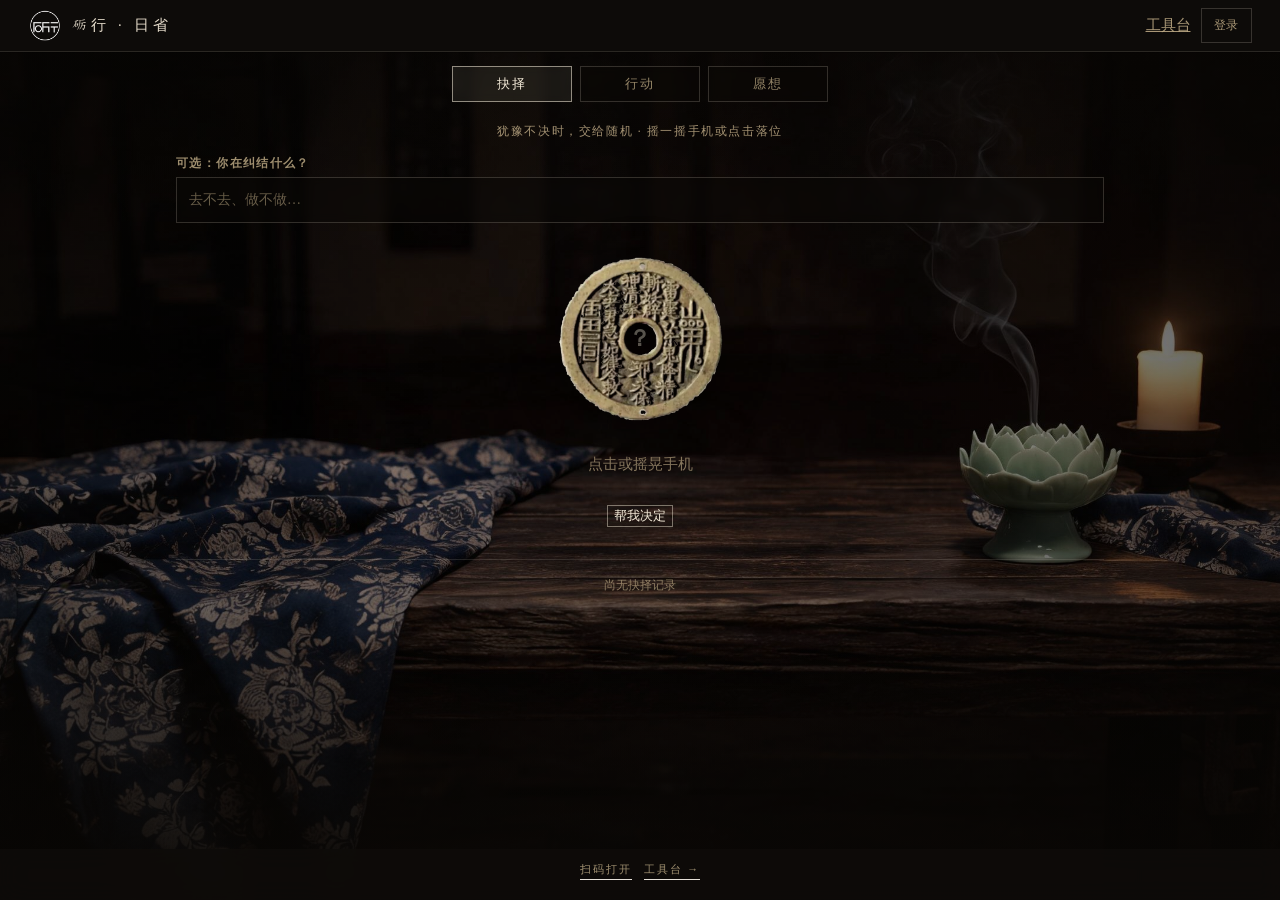
==== commit aa0a95db: "fix: restore 砺行 homepage; stop 人生量化 overlay from nightly sync" ====
--- a/static/index.html
+++ b/static/index.html
@@ -3,27 +3,60 @@
 <head>
   <meta charset="UTF-8" />
   <meta name="viewport" content="width=device-width, initial-scale=1, viewport-fit=cover" />
-  <title>人生量化工具箱</title>
+  <title>砺行 · 砥砺日省，知行合一</title>
   <link rel="icon" href="/brand/app-logo-mark.svg" type="image/svg+xml" />
   <style>
+    @font-face {
+      font-family: "LiFix";
+      src: url("assets/fonts/LixingFix.ttf") format("truetype");
+      font-weight: normal;
+      font-style: normal;
+      font-display: swap;
+    }
+    @font-face {
+      font-family: "GuoWen ZhengKai";
+      src: url("assets/fonts/LixingFix.ttf") format("truetype");
+      unicode-range: U+783A-783B;
+      font-weight: normal;
+      font-style: normal;
+      font-display: swap;
+    }
+    @font-face {
+      font-family: "GuoWen ZhengKai";
+      src: url("assets/fonts/KaiOldstyle.ttf") format("truetype");
+      font-weight: normal;
+      font-style: normal;
+      font-display: swap;
+    }
+    .char-li { font-family: "LiFix", "KaiTi", "STKaiti", serif; }
+
+    html, body, button, input, textarea, select {
+      font-family: var(--font);
+    }
+
 
     :root {
-      --ink: #111111;
-      --ink-soft: #2a2a2a;
-      --muted: #6b6b6b;
-      --line: #e6e2db;
-      --bg: #f3f0ea;
-      --bg-deep: #ebe6dc;
-      --surface: #ffffff;
-      --accent: #111111;
-      --accent-warm: #d97706;
-      --accent-soft: #fff7ed;
+      --ink: #1a1a1a;
+      --ink-soft: #333;
+      --muted: #666;
+      --line: #c93756;
+      --line-deep: #a82845;
+      --line-soft: rgba(201, 55, 86, 0.28);
+      --bg: #e8e0d0;
+      --bg-deep: #ddd4c4;
+      --surface: #fcf9f2;
+      --paper: #fcf9f2;
+      --paper-warm: #f9f4e8;
+      --accent: #1a1a1a;
+      --accent-warm: #c93756;
+      --accent-soft: #fff8f5;
       --good: #0f766e;
       --mid: #b45309;
       --bad: #b91c1c;
-      --nav-h: 58px;
-      --font: "PingFang SC", "Hiragino Sans GB", "Microsoft YaHei", sans-serif;
-      --display: "Songti SC", "STSong", "Noto Serif SC", "Source Han Serif SC", Georgia, serif;
+      --nav-h: 52px;
+      --font: "GuoWen ZhengKai", "KaiTi", "STKaiti", serif;
+      --display: "GuoWen ZhengKai", "KaiTi", "STKaiti", serif;
+      --song: "GuoWen ZhengKai", "KaiTi", "STKaiti", serif;
     }
     * { box-sizing: border-box; }
     [hidden] { display: none !important; }
@@ -31,16 +64,481 @@
     body {
       margin: 0;
       font-family: var(--font);
-      background: var(--bg);
+      background: #120e0b;
       color: var(--ink);
       line-height: 1.65;
       font-size: 15px;
-      background-image:
-        radial-gradient(ellipse 80% 50% at 10% -10%, rgba(217, 119, 6, 0.12), transparent 55%),
-        radial-gradient(ellipse 60% 40% at 100% 0%, rgba(15, 118, 110, 0.08), transparent 50%),
-        linear-gradient(180deg, #f7f4ee 0%, var(--bg) 32%, var(--bg) 100%);
       min-height: 100vh;
     }
+    body.auth-pending .auth-gated { display: none !important; }
+
+    /* —— 古籍书房 · mxai 线装书 —— */
+    .notebook-page {
+      max-width: none;
+      margin: 0;
+      padding: 0 0 28px;
+      min-height: calc(100vh - var(--nav-h));
+    }
+    .study-scene {
+      position: relative;
+      min-height: calc(100vh - var(--nav-h));
+      overflow: hidden;
+    }
+    .study-bg {
+      position: absolute;
+      inset: 0;
+      width: 100%;
+      height: 100%;
+      object-fit: cover;
+      object-position: center 60%;
+      z-index: 0;
+      filter: brightness(0.72) saturate(0.95);
+    }
+    .study-vignette {
+      position: absolute;
+      inset: 0;
+      z-index: 1;
+      pointer-events: none;
+      background:
+        radial-gradient(ellipse 70% 60% at 50% 45%, transparent 30%, rgba(8,6,4,0.55) 100%),
+        linear-gradient(180deg, rgba(8,6,4,0.25) 0%, transparent 18%, transparent 78%, rgba(8,6,4,0.55) 100%);
+    }
+    .study-scene > .ask-stage,
+    .study-scene > .open-hero {
+      position: relative;
+      z-index: 2;
+    }
+
+    .ask-stage {
+      min-height: calc(100vh - var(--nav-h));
+      display: flex;
+      align-items: center;
+      justify-content: center;
+      padding: 48px 6vw 56px;
+    }
+    .cover-hero { display: none; }
+    .ask-copy {
+      color: #f3ead8;
+      text-align: center;
+      max-width: min(480px, 92vw);
+    }
+    .ask-kicker {
+      font-size: 0.78rem;
+      letter-spacing: 0.5em;
+      color: #c4b08a;
+      margin: 0 0 18px;
+    }
+    .ask-line {
+      margin: 0;
+      font-size: clamp(1.2rem, 2.6vw, 1.7rem);
+      letter-spacing: 0.22em;
+      line-height: 1.75;
+      color: #f6f0e4;
+    }
+    .ask-line--q { font-size: clamp(1.25rem, 2.8vw, 1.9rem); margin-top: 8px; }
+    .ask-begin {
+      margin-top: 28px;
+      font-family: var(--font);
+      font-size: 0.92rem;
+      letter-spacing: 0.42em;
+      background: transparent;
+      border: 1px solid #f3ead8;
+      color: #f3ead8;
+      padding: 10px 28px;
+      cursor: pointer;
+    }
+    .ask-begin:hover { background: #f3ead8; color: #1a120c; }
+    .ask-kicker, .ask-line, .ask-begin {
+      opacity: 0;
+      filter: blur(12px);
+      transform: translateY(16px);
+      transition: opacity 1s cubic-bezier(.25,.1,.25,1), filter 1.1s cubic-bezier(.25,.1,.25,1), transform 1s cubic-bezier(.25,.1,.25,1), background .2s, color .2s;
+    }
+    .ask-stage.is-ready .ask-kicker,
+    .ask-stage.is-ready .ask-line,
+    .ask-stage.is-ready .ask-begin {
+      opacity: 1;
+      filter: none;
+      transform: none;
+    }
+    .ask-stage.is-ready .ask-kicker { transition-delay: .12s; }
+    .ask-stage.is-ready .ask-line:nth-of-type(2) { transition-delay: .32s; }
+    .ask-stage.is-ready .ask-line:nth-of-type(3) { transition-delay: .52s; }
+    .ask-stage.is-ready .ask-line--q { transition-delay: .76s; }
+    .ask-stage.is-ready .ask-begin { transition-delay: 1.05s; }
+    .ask-stage.is-out {
+      opacity: 0;
+      filter: blur(16px);
+      transform: scale(0.98);
+      pointer-events: none;
+      transition: 0.7s cubic-bezier(.25,.1,.25,1);
+    }
+
+    .open-hero {
+      min-height: calc(100vh - var(--nav-h));
+      display: flex;
+      align-items: flex-start;
+      justify-content: center;
+      padding: 28px 4vw 88px;
+      opacity: 0;
+      filter: blur(14px);
+      transform: translateY(18px) scale(0.985);
+      transition: opacity .95s cubic-bezier(.25,.1,.25,1), filter 1.1s cubic-bezier(.25,.1,.25,1), transform .95s cubic-bezier(.25,.1,.25,1);
+    }
+    .open-hero.is-in {
+      opacity: 1;
+      filter: none;
+      transform: none;
+    }
+    .write-surface {
+      position: relative;
+      width: min(920px, 96vw);
+      color: #f3ead8;
+    }
+    .write-date-box {
+      position: absolute;
+      top: 0;
+      right: 0;
+      border: 1px solid rgba(185, 28, 28, 0.75);
+      background: transparent;
+      padding: 6px 12px;
+      z-index: 2;
+    }
+    .write-date {
+      margin: 0;
+      font-family: var(--font);
+      font-size: clamp(0.58rem, 1vw, 0.72rem);
+      letter-spacing: 0.06em;
+      line-height: 1.45;
+      text-align: center;
+      color: #e8dcc4;
+    }
+    .write-header {
+      padding-right: 11em;
+      margin-bottom: 18px;
+    }
+    .write-title {
+      margin: 0 0 10px;
+      font-family: var(--display);
+      font-size: clamp(1.15rem, 2.4vw, 1.55rem);
+      font-weight: normal;
+      letter-spacing: 0.28em;
+      color: #f6f0e4;
+    }
+    .write-wish-row {
+      display: flex;
+      flex-wrap: wrap;
+      align-items: center;
+      gap: 8px 12px;
+      font-size: 0.82rem;
+      letter-spacing: 0.12em;
+      color: #c4b08a;
+    }
+    .write-wish-row label { flex-shrink: 0; }
+    .write-wish-row input {
+      flex: 1;
+      min-width: 12em;
+      border: none;
+      border-bottom: 1px solid rgba(243, 234, 216, 0.35);
+      background: transparent;
+      color: #f3ead8;
+      font-family: var(--font);
+      font-size: 0.88rem;
+      letter-spacing: 0.08em;
+      padding: 4px 0;
+      outline: none;
+    }
+    .write-wish-row input::placeholder { color: rgba(196, 176, 138, 0.55); }
+    .write-wish-foot {
+      font-size: 0.72rem;
+      color: rgba(196, 176, 138, 0.7);
+    }
+    .write-three-grid {
+      display: grid;
+      grid-template-columns: repeat(3, minmax(0, 1fr));
+      gap: 14px;
+      margin-bottom: 18px;
+    }
+    .write-card {
+      display: flex;
+      flex-direction: column;
+      gap: 8px;
+      padding: 14px 12px 12px;
+      background: transparent;
+      border: none;
+      border-top: 1px solid rgba(243, 234, 216, 0.28);
+      opacity: 0;
+      transform: translateY(14px);
+      transition: opacity .75s cubic-bezier(.25,.1,.25,1), transform .75s cubic-bezier(.25,.1,.25,1), filter .5s;
+    }
+    .open-hero.is-in .write-card { opacity: 1; transform: none; }
+    .open-hero.is-in .write-three-grid .write-card:nth-child(1) { transition-delay: .08s; }
+    .open-hero.is-in .write-three-grid .write-card:nth-child(2) { transition-delay: .2s; }
+    .open-hero.is-in .write-three-grid .write-card:nth-child(3) { transition-delay: .32s; }
+    .write-card.is-wait {
+      opacity: 0.25 !important;
+      filter: blur(2px);
+      pointer-events: none;
+    }
+    .write-card-head {
+      display: flex;
+      align-items: center;
+      justify-content: space-between;
+      gap: 8px;
+    }
+    .write-meta {
+      margin: 0;
+      font-size: 0.82rem;
+      letter-spacing: 0.22em;
+      color: #c4b08a;
+    }
+    .write-kw {
+      font-family: var(--display);
+      font-size: 1.05rem;
+      letter-spacing: 0.12em;
+      min-width: 2.2em;
+      text-align: center;
+      margin: 0;
+      outline: none;
+      color: #faf6ee;
+      filter: blur(5px);
+      opacity: 0.35;
+      transition: filter .6s, opacity .6s;
+      cursor: text;
+    }
+    .write-kw:empty::before {
+      content: attr(data-placeholder);
+      color: rgba(196, 176, 138, 0.45);
+    }
+    .write-card.has-kw .write-kw { filter: none; opacity: 1; }
+    .write-card textarea {
+      width: 100%;
+      min-height: 76px;
+      border: none;
+      border-top: 1px solid rgba(243, 234, 216, 0.12);
+      background: transparent;
+      resize: vertical;
+      outline: none;
+      font-family: var(--font);
+      font-size: 0.92rem;
+      line-height: 1.65;
+      letter-spacing: 0.06em;
+      color: #f6f0e4;
+      padding: 8px 0 4px;
+    }
+    .write-card textarea::placeholder { color: rgba(196, 176, 138, 0.5); }
+    .write-foot {
+      margin: 0;
+      font-size: 0.72rem;
+      letter-spacing: 0.12em;
+      color: rgba(196, 176, 138, 0.75);
+    }
+    .write-card.has-kw .write-foot { color: #e8a0a0; }
+    .write-feel {
+      padding: 12px 2px 8px;
+      background: transparent;
+      border: none;
+      border-top: 1px dashed rgba(243, 234, 216, 0.22);
+      margin-bottom: 12px;
+    }
+    .write-feel-label {
+      margin: 0 0 8px;
+      font-size: 0.8rem;
+      letter-spacing: 0.16em;
+      color: #b8a48a;
+    }
+    .write-feel-label em {
+      font-style: normal;
+      font-size: 0.72rem;
+      color: rgba(196, 176, 138, 0.65);
+    }
+    .write-feel textarea {
+      width: 100%;
+      min-height: 52px;
+      border: none;
+      border-bottom: 1px solid rgba(243, 234, 216, 0.2);
+      background: transparent;
+      resize: vertical;
+      outline: none;
+      font-family: var(--font);
+      font-size: 0.86rem;
+      line-height: 1.6;
+      color: #ebe3d4;
+      padding: 4px 0;
+    }
+    .write-feel textarea::placeholder { color: rgba(196, 176, 138, 0.45); }
+    .write-feel.has-feel { border-color: rgba(243, 234, 216, 0.28); }
+    .write-feel-foot {
+      margin: 6px 0 0;
+      font-size: 0.68rem;
+      letter-spacing: 0.1em;
+      color: rgba(196, 176, 138, 0.65);
+    }
+    .review-circle {
+      flex-shrink: 0;
+      width: 1.5em;
+      height: 1.5em;
+      pointer-events: none;
+      opacity: 0;
+      background: center/contain no-repeat;
+      transition: opacity .35s ease;
+    }
+    .review-circle.is-yes {
+      opacity: 1;
+      background-image: url("assets/notebook/red-circle.png");
+    }
+    .review-circle.is-no {
+      opacity: 1;
+      color: #b91c1c;
+      font-size: 0.95rem;
+      display: flex;
+      align-items: center;
+      justify-content: center;
+    }
+    .review-circle.is-no::before { content: "批"; }
+    .review-btns {
+      display: none;
+      flex-direction: row;
+      gap: 6px;
+    }
+    .open-hero.is-review .write-card .review-btns { display: flex; }
+    .review-btns button {
+      font-family: var(--font);
+      background: transparent;
+      border: 1px solid rgba(185, 28, 28, 0.55);
+      color: #e8a0a0;
+      padding: 2px 8px;
+      cursor: pointer;
+      font-size: 0.72rem;
+      letter-spacing: 0.12em;
+    }
+    .review-btns button.is-active {
+      background: rgba(185, 28, 28, 0.18);
+      border-color: #b91c1c;
+    }
+    .review-strip {
+      display: none;
+      padding-top: 10px;
+      border-top: 1px dashed rgba(185, 28, 28, 0.35);
+    }
+    .open-hero.is-review .review-strip { display: block; }
+    .review-hint {
+      margin: 0 0 8px;
+      font-size: 0.76rem;
+      letter-spacing: 0.14em;
+      color: #e8a0a0;
+    }
+    .review-note {
+      width: 100%;
+      min-height: 2.8em;
+      border: none;
+      border-bottom: 1px solid rgba(185, 28, 28, 0.45);
+      background: transparent;
+      outline: none;
+      font-family: var(--font);
+      font-size: 0.88rem;
+      color: #e8a0a0;
+      letter-spacing: 0.08em;
+      resize: vertical;
+      padding: 4px 0;
+    }
+    .review-note::placeholder { color: rgba(185, 28, 28, 0.45); }
+    .feeling-nudge {
+      display: none;
+      margin: 0 0 6px;
+      font-size: 0.72rem;
+      letter-spacing: 0.1em;
+      color: #e8a0a0;
+    }
+    .feeling-nudge.is-show { display: block; }
+    .open-hero.is-review .write-feel:not(.has-feel) {
+      outline: 1px dashed rgba(185, 28, 28, 0.45);
+      outline-offset: 2px;
+    }
+    .notebook-foot .btn-review {
+      font-family: var(--font);
+      font-size: 0.88rem;
+      letter-spacing: 0.28em;
+      background: transparent;
+      border: 1px solid #c4b08a;
+      color: #e8dcc4;
+      padding: 8px 16px;
+      cursor: pointer;
+    }
+    .notebook-foot .btn-review:hover,
+    .notebook-foot .btn-review.is-active {
+      background: rgba(185, 28, 28, 0.15);
+      border-color: #b91c1c;
+      color: #f5d0d0;
+    }
+    @media (max-width: 860px) {
+      .ask-stage { padding: 32px 16px 40px; min-height: auto; }
+      .write-header { padding-right: 0; padding-top: 44px; }
+      .write-date-box { top: 0; right: 0; }
+      .write-three-grid { grid-template-columns: 1fr; gap: 12px; }
+    }
+    @media (prefers-reduced-motion: reduce) {
+      .cover-hero, .cover-smoke, .ask-kicker, .ask-line, .ask-begin, .ask-stage.is-out, .open-hero, .write-card, .write-kw {
+        animation: none !important;
+        transition: none !important;
+        filter: none !important;
+        transform: none !important;
+        opacity: 1 !important;
+      }
+    }
+
+    .notebook-foot {
+      display: flex;
+      flex-wrap: wrap;
+      align-items: center;
+      justify-content: center;
+      gap: 16px;
+      margin-top: 0;
+      padding: 8px 16px 20px;
+      font-family: var(--font);
+      color: #d8cbb6;
+      position: relative;
+      z-index: 3;
+    }
+    .notebook-foot .btn-save {
+      font-family: var(--font);
+      font-size: 0.92rem;
+      letter-spacing: 0.25em;
+      background: transparent;
+      border: 1px solid #d8cbb6;
+      color: #f3ead8;
+      padding: 8px 24px;
+      cursor: pointer;
+      border-radius: 0;
+    }
+    .notebook-foot .btn-save:hover {
+      background: #f3ead8;
+      color: #1a120c;
+    }
+    .notebook-foot .saved-toast { font-size: 0.82rem; color: #c4b08a; }
+    .notebook-foot .tool-link {
+      font-family: var(--font);
+      font-size: 0.82rem;
+      color: #c4b08a;
+      text-decoration: none;
+      border-bottom: 1px solid rgba(196,176,138,0.4);
+    }
+    .notebook-foot .tool-link:hover { color: #f3ead8; }
+    .notebook-foot input[type="date"] {
+      border: none;
+      background: transparent;
+      font-family: var(--font);
+      font-size: 0.82rem;
+      color: #c4b08a;
+      color-scheme: dark;
+    }
+
+    .topnav-auth { display: flex; align-items: center; gap: 10px; flex-wrap: wrap; }
+    .topnav-login, .topnav-logout, #navUser {
+      font-family: var(--song); font-size: 0.78rem; color: #d8cbb6;
+      text-decoration: none; letter-spacing: 0.06em;
+    }
+    .topnav-login { border: 1px solid rgba(216,203,182,0.45); padding: 6px 12px; }
     a { color: inherit; }
 
     .topnav {
@@ -48,9 +546,9 @@
       height: var(--nav-h);
       display: flex; align-items: center; justify-content: space-between; gap: 16px;
       padding: 0 28px;
-      background: rgba(243, 240, 234, 0.88);
+      background: rgba(12, 10, 8, 0.78);
       backdrop-filter: blur(12px);
-      border-bottom: 1px solid rgba(230, 226, 219, 0.9);
+      border-bottom: 1px solid rgba(243, 234, 216, 0.12);
     }
     .brand {
       display: flex; align-items: center; gap: 10px;
@@ -63,8 +561,9 @@
     .brand-mark {
       font-family: var(--display);
       font-size: 1.05rem; font-weight: 700; letter-spacing: 0.02em;
-    }
-    .brand-sub { font-size: 0.72rem; color: var(--muted); letter-spacing: 0.08em; text-transform: uppercase; }
+      color: #f3ead8;
+    }
+    .brand-sub { font-size: 0.72rem; color: #c4b08a; letter-spacing: 0.08em; }
     .hero-mark {
       width: 48px; height: 48px; display: block; margin: 0 0 18px;
     }
@@ -129,6 +628,10 @@
       max-width: 920px; margin: 0 auto;
       padding: 8px 24px 48px;
     }
+    .auth-gated {
+      background: var(--paper);
+      color: var(--ink);
+    }
     .section-kicker {
       font-size: 0.75rem; letter-spacing: 0.12em; text-transform: uppercase;
       color: var(--muted); font-weight: 600; margin: 0 0 8px;
@@ -139,6 +642,121 @@
       margin: 0 0 8px; font-weight: 700;
     }
     .section-desc { color: var(--muted); margin: 0 0 22px; max-width: 40em; font-size: 0.95rem; }
+
+    .philosophy {
+      max-width: 920px; margin: 0 auto 8px;
+      padding: 0 24px 32px;
+    }
+    .philosophy-inner {
+      background: var(--surface);
+      border: 1px solid var(--line);
+      border-radius: 16px;
+      padding: 22px 24px;
+      color: var(--ink-soft);
+      font-size: 0.95rem;
+      line-height: 1.75;
+    }
+    .philosophy-inner strong { color: var(--ink); font-weight: 650; }
+    .philosophy-inner p { margin: 0 0 12px; }
+    .philosophy-inner p:last-child { margin-bottom: 0; }
+
+    .pillar-grid {
+      display: grid; grid-template-columns: repeat(3, 1fr); gap: 14px;
+    }
+    @media (max-width: 820px) { .pillar-grid { grid-template-columns: 1fr; } }
+    .pillar-card {
+      text-align: left;
+      background: var(--surface);
+      border: 1px solid var(--line);
+      border-radius: 16px;
+      padding: 24px 20px 20px;
+      cursor: pointer;
+      transition: transform 0.2s ease, box-shadow 0.2s ease, border-color 0.2s;
+      font: inherit; color: inherit; width: 100%;
+    }
+    .pillar-card:hover {
+      transform: translateY(-2px);
+      border-color: #d4cfc4;
+      box-shadow: 0 12px 32px rgba(44, 36, 25, 0.08);
+    }
+    .pillar-card.is-primary {
+      border-color: rgba(198, 122, 46, 0.35);
+      background: linear-gradient(180deg, #fffaf3 0%, var(--surface) 100%);
+    }
+    .pillar-tag {
+      font-size: 0.72rem; letter-spacing: 0.12em; text-transform: uppercase;
+      color: var(--accent-warm); font-weight: 650; margin-bottom: 10px;
+    }
+    .pillar-card h3 { font-size: 1.15rem; margin: 0 0 10px; font-weight: 700; }
+    .pillar-card p { font-size: 0.86rem; color: var(--muted); margin: 0 0 14px; min-height: 4.2em; }
+    .pillar-go { font-size: 0.82rem; font-weight: 600; }
+
+    .hero-lamp {
+      width: 56px; height: 70px; display: block; margin: 0 0 18px;
+      filter: drop-shadow(0 8px 16px rgba(198, 122, 46, 0.25));
+    }
+    .hero-glow {
+      max-width: 920px; margin: -12px auto 0; padding: 0 24px 28px;
+    }
+    .hero-glow-inner {
+      border-radius: 16px;
+      padding: 16px 20px;
+      background: linear-gradient(135deg, rgba(255, 244, 230, 0.95), rgba(255, 252, 247, 0.9));
+      border: 1px solid rgba(198, 122, 46, 0.22);
+    }
+    .wish-summary-label { font-size: 0.72rem; letter-spacing: 0.1em; color: var(--muted); margin: 0 0 8px; }
+    .wish-summary-list { margin: 0; padding-left: 1.2em; color: var(--ink-soft); font-size: 0.92rem; }
+    .wish-summary-empty { margin: 0; font-size: 0.88rem; color: var(--muted); }
+    .wish-summary-empty a { color: var(--accent-warm); }
+
+    .daily-three { margin-bottom: 18px; }
+    .daily-three > label {
+      display: block; font-size: 0.82rem; font-weight: 650; margin-bottom: 10px; color: var(--ink-soft);
+    }
+    .daily-three-grid { display: grid; gap: 10px; }
+    .daily-three-grid input {
+      width: 100%; padding: 10px 12px; border: 1px solid var(--line); border-radius: 10px;
+      background: #fffcf7; font: inherit; font-size: 0.92rem;
+    }
+    .split-fields { display: grid; grid-template-columns: 1fr 1fr; gap: 12px; }
+    @media (max-width: 640px) { .split-fields { grid-template-columns: 1fr; } }
+
+    .keywords-wrap {
+      display: grid; grid-template-columns: repeat(3, 1fr); gap: 12px; margin-bottom: 16px;
+    }
+    @media (max-width: 820px) { .keywords-wrap { grid-template-columns: 1fr; } }
+    .kw-col {
+      background: var(--surface); border: 1px solid var(--line); border-radius: 14px; padding: 14px 16px;
+    }
+    .kw-label { font-size: 0.75rem; color: var(--muted); margin-bottom: 10px; font-weight: 600; }
+    .kw-tags { display: flex; flex-wrap: wrap; gap: 6px; }
+    .kw-tag {
+      font-size: 0.78rem; padding: 4px 10px; border-radius: 999px;
+      background: var(--accent-soft); color: var(--ink-soft); border: 1px solid rgba(198,122,46,0.2);
+    }
+    .kw-tag em { font-style: normal; opacity: 0.55; margin-left: 4px; font-size: 0.72rem; }
+    .kw-empty { font-size: 0.78rem; color: var(--muted); }
+
+    .quiz-progress { font-size: 0.75rem; color: var(--accent-warm); margin: 0 0 8px; letter-spacing: 0.08em; }
+    .quiz-q { font-size: 1.05rem; font-weight: 650; margin: 0 0 6px; line-height: 1.5; }
+    .quiz-hint { font-size: 0.82rem; color: var(--muted); margin: 0 0 14px; }
+    .lock-badge {
+      display: inline-block; font-size: 0.78rem; padding: 6px 12px; border-radius: 8px;
+      background: var(--accent-soft); color: var(--accent-warm); margin-bottom: 12px;
+    }
+    .six-month-readonly { margin: 0; padding-left: 1.2em; color: var(--ink-soft); }
+
+    .path-grid {
+      max-width: 920px; margin: 0 auto;
+      padding: 0 24px 48px;
+    }
+    .modules-more summary {
+      cursor: pointer; font-size: 0.88rem; color: var(--muted);
+      padding: 12px 0; list-style: none;
+    }
+    .modules-more summary::-webkit-details-marker { display: none; }
+    .modules-more[open] summary { margin-bottom: 14px; color: var(--ink); }
+
     .path-grid {
       display: grid; grid-template-columns: repeat(2, 1fr); gap: 14px;
     }
@@ -176,7 +794,8 @@
 
     .workspace {
       max-width: 920px; margin: 0 auto;
-      padding: 0 24px 72px;
+      padding: 24px 24px 72px;
+      background: var(--paper);
     }
     .workspace-shell {
       background: var(--surface);
@@ -707,1067 +1326,147 @@
     }
 
   </style>
+  <link rel="stylesheet" href="assets/lixing-daily.css?v=20260830f" />
 
   <link rel="manifest" href="/manifest.json" />
-  <meta name="theme-color" content="#111111" />
+  <meta name="theme-color" content="#0e0c0a" />
   <meta name="apple-mobile-web-app-capable" content="yes" />
-  <meta name="apple-mobile-web-app-title" content="人生量化" />
+  <meta name="apple-mobile-web-app-title" content="砺行" />
   <link rel="apple-touch-icon" href="/icons/icon-192.png" />
-  <link rel="stylesheet" href="/cloud-ui.css?v=20260825b" />
-  <style>
-    [hidden] { display: none !important; }
-    body.auth-pending .auth-gated,
-    body.auth-pending .guest-gate { display: none !important; }
-  </style>
+  <link rel="stylesheet" href="/cloud-ui.css?v=20260829v" />
 </head>
 
-<body class="auth-pending">
-  <nav class="topnav" aria-label="主导航">
-    <a class="brand" href="#top">
-      <svg class="brand-logo" viewBox="0 0 32 32" aria-hidden="true" focusable="false">
-        <path d="M25.96 16.87A10 10 0 1 1 20.7 7.17" fill="none" stroke="#111111" stroke-width="3.2" stroke-linecap="round"/>
-        <circle cx="16" cy="16" r="3.2" fill="#0F766E"/>
-        <circle cx="24.66" cy="11" r="2.15" fill="#D97706"/>
-      </svg>
-      <span class="brand-text">
-        <span class="brand-mark">人生量化工具箱</span>
-        <span class="brand-sub">Life OS</span>
-      </span>
+<body class="auth-pending daily-page focus-layout home-three home-scene-page">
+  <nav class="topnav app-banner" aria-label="主导航">
+    <a class="brand brand--banner" href="#top" aria-label="砺行 · 日省">
+      <img class="brand-logo" src="assets/brand-logo.png" alt="" width="34" height="34" decoding="async" />
+      <span class="brand-wordmark"><span class="char-li">砺</span>行 · 日省</span>
     </a>
-    <div class="topnav-links">
-      <a href="#paths">路径</a>
-      <a href="#workspace">工具台</a>
-      <a href="#faq">常见问题</a>
-    </div>
-    <div class="topnav-auth" id="topnavAuth">
-      <a class="topnav-cta" href="#workspace" data-panel="density">从密度开始 →</a>
-      <a class="topnav-login" id="navLogin" href="/sign-in">登录 / 注册</a>
+    <div class="topnav-auth">
+      <a class="tool-link" id="navToolLink" href="workspace.html">工具台</a>
+      <a class="topnav-login" id="navLogin" href="/sign-in">登录</a>
       <span id="navUser" hidden></span>
-      <a id="navLogout" href="/sign-out" hidden>退出</a>
-      <button type="button" id="navInstall" hidden>安装到手机</button>
+      <a class="topnav-logout" id="navLogout" href="/sign-out" hidden>退出</a>
     </div>
   </nav>
 
-  <header class="hero" id="top">
-    <svg class="hero-mark" viewBox="0 0 32 32" aria-hidden="true" focusable="false">
-      <path d="M25.96 16.87A10 10 0 1 1 20.7 7.17" fill="none" stroke="#111111" stroke-width="3.2" stroke-linecap="round"/>
-      <circle cx="16" cy="16" r="3.2" fill="#0F766E"/>
-      <circle cx="24.66" cy="11" r="2.15" fill="#D97706"/>
-    </svg>
-    <p class="eyebrow">Life Quant Toolkit · 困局 × 能力 × AI 协作</p>
-    <h1>把模糊的人生判断，变成可填写、可复盘的工具。</h1>
-    <p class="hero-lead">先选你现在卡住的那一类问题，再进入对应工具。日常执行看密度，决策看六大困局，与 AI 协作掏双卡；复盘思维用偏差环；整盘人生用生命之轮；要在利基里被看见，用个人影响力。</p>
-    <p class="cloud-sync-hint" id="cloudSyncHint"></p>
-    <div class="hero-actions">
-      <a class="btn" href="#workspace" data-panel="density">打开工具台</a>
-      <a class="btn btn-ghost" href="#paths">先看路径</a>
+  <main class="daily-shell home-shell home-scene" id="top" aria-label="砺行日省">
+    <div class="home-scene-bg" aria-hidden="true">
+      <img class="home-scene-img" src="assets/notebook/table-scene.jpg" alt="" width="1200" height="800" decoding="async" />
+      <div class="home-scene-vignette"></div>
     </div>
-  </header>
-
-  
-  <section class="guest-gate" id="guestGate" hidden>
-    <div class="guest-gate-card">
-      <svg class="guest-gate-mark" viewBox="0 0 32 32" aria-hidden="true" focusable="false">
-        <path d="M25.96 16.87A10 10 0 1 1 20.7 7.17" fill="none" stroke="#111111" stroke-width="3.2" stroke-linecap="round"/>
-        <circle cx="16" cy="16" r="3.2" fill="#0F766E"/>
-        <circle cx="24.66" cy="11" r="2.15" fill="#D97706"/>
-      </svg>
-      <h2>登录后进入工具台</h2>
-      <p>路径选择、十个模块与写入操作仅对登录用户开放。登录后可跨设备同步你的人生量化记录。</p>
-      <div class="guest-gate-actions">
-        <a class="btn" href="/sign-in">登录 / 注册</a>
-        <a class="btn btn-ghost" href="#faq">先看常见问题</a>
+    <div class="home-scene-inner">
+    <nav class="home-modules" role="tablist" aria-label="主页模块">
+      <button type="button" class="home-module-btn is-active" data-module="decide" role="tab">抉择</button>
+      <button type="button" class="home-module-btn" data-module="action" role="tab">行动</button>
+      <button type="button" class="home-module-btn" data-module="wish" role="tab">愿想</button>
+    </nav>
+
+    <!-- 抉择 -->
+    <section class="home-panel" id="module-decide" role="tabpanel" aria-label="抉择">
+      <p class="module-lead">犹豫不决时，交给随机 · 摇一摇手机或点击落位</p>
+      <div class="field decide-field">
+        <label for="decideQuestion">可选：你在纠结什么？</label>
+        <input type="text" id="decideQuestion" class="decide-input" placeholder="去不去、做不做…" />
       </div>
-    </div>
-  </section>
-
-  <section class="path-section auth-gated" id="paths">
-    <p class="section-kicker">从你最关心的地方开始</p>
-    <h2 class="section-title">想先量化日常、理清决策、练 AI 协作、校准思维、看生命之轮，还是做个人影响力？</h2>
-    <p class="section-desc">六选一进入。工具都在同一套数据里，随时切换。</p>
-    <div class="path-grid">
-      <button type="button" class="path-card" data-panel="density">
-        <div class="path-num">01 · 日常执行</div>
-        <h3>人生密度</h3>
-        <p>用 D=(C+L+P)/H 看今天有没有在划水。两分钟复盘，盯住有效产出。</p>
-        <span class="path-go">进入密度表 →</span>
-      </button>
-      <button type="button" class="path-card" data-panel="rational">
-        <div class="path-num">02 · 决策困局</div>
-        <h3>六大思维工具</h3>
-        <p>理性测算、采样、调研、改变反思、意见权重——穿透包装话术与亲朋干扰。</p>
-        <span class="path-go">从理性工具开始 →</span>
-      </button>
-      <button type="button" class="path-card" data-panel="dualcard">
-        <div class="path-num">03 · AI 协作</div>
-        <h3>双卡 + 穿透力</h3>
-        <p>环境亲和力、报错耐受力、逻辑描述力；建设卡 3C / 诊断卡 CER，直接复制给 AI。</p>
-        <span class="path-go">打开双卡系统 →</span>
-      </button>
-      <button type="button" class="path-card" data-panel="bias">
-        <div class="path-num">04 · 思维校准</div>
-        <h3>认知偏差环</h3>
-        <p>约 180 种偏差按四象限成环：信息太多 / 意义不够 / 需要快行动 / 该记住什么。可搜索、「我中过」自检。</p>
-        <span class="path-go">打开偏差环 →</span>
-      </button>
-      <button type="button" class="path-card" data-panel="leon">
-        <div class="path-num">05 · 生命之轮</div>
-        <h3>健康 · 财富 · 幸福</h3>
-        <p>Leon 的九维雷达：身体/精神/心灵，现金/资产/时间，体验/家庭/社会。拖动打分，缺口一眼能看见。</p>
-        <span class="path-go">打开生命之轮 →</span>
-      </button>
-      <button type="button" class="path-card" data-panel="kpi">
-        <div class="path-num">06 · 个人影响力</div>
-        <h3>Key Person of Influence</h3>
-        <p>在一个利基里把 5P 做成可填写的战役：Pitch / Publish / Product / Profile / Partnership。</p>
-        <span class="path-go">打开影响力表 →</span>
-      </button>
-    </div>
-  </section>
-
-  <main class="workspace auth-gated" id="workspace">
-    <div class="workspace-shell">
-      <div class="workspace-head">
-        <p class="section-kicker">工具台 · Workspace</p>
-        <h2>十一个模块，按需切换</h2>
-        <p>编号对齐使用路径：困局①–⑥ → 穿透力 → AI 协作双卡 → 认知偏差环 → 生命之轮 → 个人影响力。</p>
+      <div class="decide-stage">
+        <button type="button" class="decide-coin" id="decideCoin" aria-label="点击随机抉择">
+          <span class="decide-coin-stack" aria-hidden="true">
+            <img class="decide-coin-img decide-coin-img--front" src="assets/decide/shangui-front.png" alt="" width="168" height="168" decoding="async" />
+            <img class="decide-coin-img decide-coin-img--back" src="assets/decide/shangui-back.png" alt="" width="168" height="168" decoding="async" />
+          </span>
+          <span class="decide-coin-inner" id="decideCoinFace" aria-live="polite">？</span>
+        </button>
+        <p class="decide-hint" id="decideHint">点击或摇晃手机</p>
+        <button type="button" class="btn-decide" id="decideBtn">帮我决定</button>
       </div>
-      <nav class="nav-tabs" id="navTabs" aria-label="工具模块">
-        <button type="button" data-panel="rational"><span class="n">01</span>理性</button>
-        <button type="button" class="active" data-panel="density"><span class="n">02</span>密度</button>
-        <button type="button" data-panel="sampling"><span class="n">03</span>采样</button>
-        <button type="button" data-panel="industry"><span class="n">04</span>调研</button>
-        <button type="button" data-panel="reflect"><span class="n">05</span>反思</button>
-        <button type="button" data-panel="opinion"><span class="n">06</span>意见</button>
-        <button type="button" data-panel="penetrate"><span class="n">07</span>穿透力</button>
-        <button type="button" data-panel="dualcard"><span class="n">08</span>双卡</button>
-        <button type="button" data-panel="bias"><span class="n">09</span>偏差环</button>
-        <button type="button" data-panel="leon"><span class="n">10</span>生命之轮</button>
-        <button type="button" data-panel="kpi"><span class="n">11</span>影响力</button>
-      </nav>
-      <div class="workspace-body">
-<!-- ========== ① 理性工具 ========== -->
-    <div class="panel" id="panel-rational">
-      <details class="guide">
-        <summary>理性工具 · 使用说明<span class="trap-tag">困局① 词语美化</span></summary>
-        <div class="guide-body">
-          <p>核心问题：<strong>做这件事，还是不做？</strong>穿透包装话术，算清双方利益结构与性价比，看有没有帕累托改进（共赢）空间。</p>
-          <p>谁获益更多？是否存在 1+1&gt;2？别被「一起努力」「为你好」等词带偏。</p>
+      <div class="decide-history" id="decideHistory" aria-label="最近抉择"></div>
+    </section>
+
+    <!-- 行动：每日最多三条收获 -->
+    <section class="home-panel" id="module-action" role="tabpanel" hidden aria-label="行动">
+      <header class="journal-date-bar" id="journalDateBar" aria-label="当天日期">
+        <label class="journal-date-picker">
+          <span class="journal-date-text">
+            <span class="journal-date-greg" id="journalDateGreg">—</span>
+            <span class="journal-date-divider" aria-hidden="true"></span>
+            <span class="journal-date-lunar" id="journalDateLunar"></span>
+          </span>
+          <input type="date" id="date" aria-label="日期" />
+        </label>
+      </header>
+
+      <p class="module-lead harvest-lead">今天有什么收获？先写一条就够。需要时再加，最多三条。</p>
+      <div class="yesterday-banner" id="yesterdayBanner" hidden></div>
+
+      <div class="home-done" id="actionDoneScene" hidden>
+        <p class="home-done-kicker">已记下今日</p>
+        <p class="home-done-title" id="actionDoneTitle">今日密度 15%</p>
+        <ol class="home-done-list" id="actionDoneList"></ol>
+        <p class="home-done-note">已写入工具台 02 日省并保存</p>
+        <div class="home-done-actions">
+          <button type="button" class="btn-store-save" id="actionDoneEdit">改一改</button>
+          <a class="home-done-link" href="workspace.html">打开 02 日省</a>
         </div>
-      </details>
-      <div class="card">
-        <p class="card-title">理性工具表</p>
-        <p class="card-desc">合伙、跳槽、合作、投资前填这张表。例子：合伙做生意，我占股 80% 对方 20%。</p>
-        <div class="field"><label for="ratTitle">决策事项</label><input type="text" id="ratTitle" placeholder="如：与 XX 合伙做课程业务" /></div>
-
-        <div class="matrix-block">
-          <div class="mb-title">对我有什么好处</div>
-          <div class="matrix-row">
-            <div class="field"><label for="ratMyBenS">我的短期收益</label><textarea id="ratMyBenS" placeholder="如：获得优秀合伙人"></textarea></div>
-            <div class="field"><label for="ratMyBenL">我的长期收益</label><textarea id="ratMyBenL" placeholder="如：成了分红 80%"></textarea></div>
+      </div>
+
+      <div class="action-pane action-pane--compact" id="action-record">
+        <input type="hidden" id="dailyWish" value="" aria-hidden="true" />
+        <span id="footWish" hidden></span>
+        <div class="action-three-list" id="threePoster">
+          <div class="store-item store-item--goal action-three-item" data-col="1" data-harvest-slot="1">
+            <textarea id="harvest1" class="store-input action-three-input" rows="2" maxlength="80" placeholder="① 一条就够" aria-label="收获一"></textarea>
+          </div>
+          <div class="store-item store-item--goal action-three-item" data-col="2" data-harvest-slot="2" hidden>
+            <textarea id="harvest2" class="store-input action-three-input" rows="2" maxlength="80" placeholder="② 还有一条也可以" aria-label="收获二"></textarea>
+          </div>
+          <div class="store-item store-item--goal action-three-item" data-col="3" data-harvest-slot="3" hidden>
+            <textarea id="harvest3" class="store-input action-three-input" rows="2" maxlength="80" placeholder="③ 最多三条" aria-label="收获三"></textarea>
           </div>
         </div>
-        <div class="matrix-block">
-          <div class="mb-title">对你有什么好处</div>
-          <div class="matrix-row">
-            <div class="field"><label for="ratYouBenS">你的短期收益</label><textarea id="ratYouBenS"></textarea></div>
-            <div class="field"><label for="ratYouBenL">你的长期收益</label><textarea id="ratYouBenL"></textarea></div>
-          </div>
+        <button type="button" class="btn-harvest-add" id="addHarvestBtn" hidden>再记一条（可选）</button>
+        <p class="harvest-density-hint" id="harvestDensityHint">写一条，今日密度即达 15% · 无感计入</p>
+        <div class="action-save-bar">
+          <button type="button" class="btn-store-save" id="saveRecordBtn">记下今日</button>
+          <span class="saved-toast saved-toast--inline" id="savedRecordToast" aria-live="polite">已记下</span>
         </div>
-        <div class="matrix-block">
-          <div class="mb-title">对我们整体有什么好处</div>
-          <div class="matrix-row">
-            <div class="field"><label for="ratOurBenS">整体短期收益</label><textarea id="ratOurBenS" placeholder="如：也许创造 200 万收入"></textarea></div>
-            <div class="field"><label for="ratOurBenL">整体长期收益</label><textarea id="ratOurBenL" placeholder="如：打造品牌，将来破亿"></textarea></div>
-          </div>
-        </div>
-        <div class="matrix-block">
-          <div class="mb-title">我要付出多少</div>
-          <div class="matrix-row">
-            <div class="field"><label for="ratMyCostS">我的短期付出</label><textarea id="ratMyCostS" placeholder="如：股权认购 80 万"></textarea></div>
-            <div class="field"><label for="ratMyCostL">我的长期付出</label><textarea id="ratMyCostL" placeholder="如：每周工作 10 小时"></textarea></div>
-          </div>
-        </div>
-        <div class="matrix-block">
-          <div class="mb-title">你要付出多少</div>
-          <div class="matrix-row">
-            <div class="field"><label for="ratYouCostS">你的短期付出</label><textarea id="ratYouCostS"></textarea></div>
-            <div class="field"><label for="ratYouCostL">你的长期付出</label><textarea id="ratYouCostL"></textarea></div>
-          </div>
-        </div>
-        <div class="section-divider">收益性价比</div>
-        <div class="field"><label for="ratMyRoi">我的收益性价比 / 总体性价比</label><textarea id="ratMyRoi" placeholder="如：10 小时换千万级公司"></textarea></div>
-        <div class="field"><label for="ratYouRoi">你的收益性价比 / 总体性价比</label><textarea id="ratYouRoi"></textarea></div>
-        <div class="field"><label for="ratSynergy">我们双方能否 1+1&gt;2？</label><textarea id="ratSynergy" placeholder="如：肯定能，双方能增大价值"></textarea></div>
-        <div class="field"><label for="ratDecision">结论：做 / 不做 / 再谈条件</label><input type="text" id="ratDecision" placeholder="如：做，但需调整股权或工时" /></div>
-        <div class="actions">
-          <button type="button" class="btn" id="saveRatBtn">保存分析</button>
-          <button type="button" class="btn btn-ghost" id="clearRatBtn">清空</button>
-          <span class="saved-toast" id="savedRatToast">已保存</span>
-        </div>
+        <textarea id="three1" hidden aria-hidden="true"></textarea>
+        <textarea id="three2" hidden aria-hidden="true"></textarea>
+        <textarea id="three3" hidden aria-hidden="true"></textarea>
+        <textarea id="dailyFeeling" hidden aria-hidden="true"></textarea>
+        <textarea id="harvest" hidden aria-hidden="true"></textarea>
+        <textarea id="thickness" hidden aria-hidden="true"></textarea>
+        <textarea id="reviewNote" hidden aria-hidden="true"></textarea>
       </div>
-      <div class="card"><p class="card-title">历史分析</p><div class="record-list" id="rationalList"><div class="empty-table">尚无记录</div></div></div>
-    </div>
-
-    <!-- ========== ② 人生密度 ========== -->
-    <div class="panel active" id="panel-density">
-      <details class="guide">
-        <summary>人生密度 · 使用说明<span class="trap-tag">困局② 被动吃苦≠自强</span></summary>
-        <div class="guide-body">
-          <div class="formula-box">
-            <strong>公式</strong>：<code>D = (C + L + P) ÷ H × 100%</code><br />
-            <span style="font-size:0.84rem;color:#666">强/苦比：追求苦转化为强的转化率 &gt; 1，避免高苦低强</span>
-          </div>
-          <h3>四个指标</h3>
-          <ul>
-            <li><strong>H</strong> 有意识投入的劳动小时数（刷手机、无产出会议不计）</li>
-            <li><strong>C</strong> 每主动连接 1 个有用新人 +1</li>
-            <li><strong>L</strong> 每应用 1 个知识点 +1（写进产出才算）</li>
-            <li><strong>P</strong> 被动收入 ≥ 3×时薪 → +1</li>
-          </ul>
-          <h3>密度解读</h3>
-          <div class="threshold">
-            <div><strong class="d-high">≥40%</strong> 高密度</div><div>维持</div>
-            <div><strong class="d-mid">25–39%</strong> 正常</div><div>检查 C/L</div>
-            <div><strong class="d-mid">15–24%</strong> 低效</div><div>警惕假忙碌</div>
-            <div><strong class="d-low">&lt;15%</strong> 划水</div><div>明天优先 1 次应用型学习</div>
-          </div>
-        </div>
-      </details>
-
-      <div class="stats" id="stats"></div>
-
-      <div class="card">
-        <p class="card-title">今日记录</p>
-        <div class="density-hero">
-          <div class="value na" id="densityHero">—</div>
-          <div class="label">今日密度 D</div>
-        </div>
-        <div class="row-date">
-          <div class="field"><label for="date">日期</label><input type="date" id="date" /></div>
-          <div class="field"><label for="hours">H · 劳动时长（小时）</label><input type="number" id="hours" min="0" max="24" step="0.5" placeholder="如 8" /></div>
-        </div>
-        <div class="metrics">
-          <div class="field"><label for="conn">C · 主动连接<span class="desc">+1 / 有用新人</span></label><input type="number" id="conn" min="0" max="20" value="0" /></div>
-          <div class="field"><label for="learn">L · 有效学习<span class="desc">+1 / 应用知识点</span></label><input type="number" id="learn" min="0" max="20" value="0" /></div>
-          <div class="field"><label for="passive">P · 被动收入分<span class="desc">≥3×时薪 +1</span></label><input type="number" id="passive" min="0" max="10" value="0" /></div>
-        </div>
-        <div class="inline-row"><input type="checkbox" id="autoPassive" checked /><label for="autoPassive" style="margin:0;font-weight:400">根据金额自动算 P</label></div>
-        <div class="field"><label for="passiveIncome">当日被动收入（元）</label><input type="number" id="passiveIncome" min="0" step="0.01" placeholder="不含工资" /></div>
-        <div class="field"><label for="note">复盘 · 密度最高的一小时</label><textarea id="note" placeholder="一句即可"></textarea></div>
-        <div class="actions"><button type="button" class="btn" id="saveBtn">保存</button><span class="saved-toast" id="savedToast">已保存</span></div>
-      </div>
-
-      <details class="settings"><summary>设置与数据</summary>
-        <div class="settings-panel">
-          <div class="field"><label for="hourlyWage">时薪基准（元/小时）</label><input type="number" id="hourlyWage" min="0" step="1" value="200" /></div>
-          <div class="inline-row"><input type="checkbox" id="advancedPassive" /><label for="advancedPassive" style="margin:0;font-weight:400">进阶：每满 3×时薪 +1，上限 3 分</label></div>
-          <div class="inline-row" style="margin-top:10px">
-            <input type="checkbox" id="autoDownloadBackup" />
-            <label for="autoDownloadBackup" style="margin:0;font-weight:400">备用：写入失败时再下载到浏览器（默认关）</label>
-          </div>
-          <div class="actions" style="margin-top:10px; flex-wrap:wrap">
-            <button type="button" class="btn btn-ghost" id="bindBackupFileBtn" hidden>绑定本地备份文件</button>
-            <button type="button" class="btn btn-ghost" id="unbindBackupFileBtn" hidden>解除绑定</button>
-          </div>
-          <p class="card-desc" id="autoBackupStatus" style="margin:8px 0 0">自动备份：尚未保存</p>
-          <div class="actions" style="margin-top:12px; flex-wrap:wrap">
-            <button type="button" class="btn" id="exportJsonBtn">备份整库 JSON</button>
-            <button type="button" class="btn btn-ghost" id="importJsonBtn">恢复整库 JSON</button>
-            <input type="file" id="importJsonFile" accept=".json,application/json" hidden />
-            <button type="button" class="btn btn-ghost" id="exportBtn">导出密度 CSV</button>
-            <button type="button" class="btn btn-ghost" id="importBtn">导入密度 CSV</button>
-            <input type="file" id="importFile" accept=".csv" hidden />
-          </div>
-          <p class="card-desc" style="margin:10px 0 0">推荐用本目录 <code>打开人生量化工具箱.bat</code> 打开：保存时自动覆盖写入同目录 <code>life-density-autobackup.json</code>，不会进浏览器下载列表。直接双击 HTML（file://）时仅保存在浏览器内。</p>
-        </div>
-      </details>
-
-      <div class="card">
-        <p class="card-title">近 14 天</p>
-        <div class="table-wrap"><table id="mainTable"><thead><tr id="dateHeader"></tr></thead><tbody id="tableBody"></tbody></table></div>
-        <div class="empty-table" id="emptyTable" hidden>尚无记录</div>
-      </div>
-    </div>
-
-    <!-- ========== ③ 想法采样 ========== -->
-    <div class="panel" id="panel-sampling">
-      <details class="guide">
-        <summary>想法采样 · 使用说明<span class="trap-tag">困局③ 刻舟求剑</span></summary>
-        <div class="guide-body">
-          <p>对每个 idea 采样 <strong>30 人</strong>（精英 / 普通年轻人 / 大爷大妈各 10 人），每人选：同意 / 不同意 / 不知道。汇总后判断<strong>入场窗口</strong>，别用过时策略。</p>
-          <ul>
-            <li><strong>机会期</strong>：精英开始接受，年轻人多数不知道，大爷大妈不同意或不知道 → 开始入场</li>
-            <li><strong>成熟期</strong>：精英多数接受，年轻人半数接受，大爷大妈有人同意 → 最后入场机会</li>
-            <li><strong>刻舟求剑</strong>：三组普遍接受 → 该退了 / 入场性价比低</li>
-          </ul>
-          <p>精英：年收入 50 万+ 或博士+ · 年轻人：35 岁以下专科+ · 大爷大妈：55 岁以上高中-</p>
-        </div>
-      </details>
-      <div class="card">
-        <p class="card-title">想法采样表</p>
-        <div class="field"><label for="ideaName">想法 / 赛道</label><input type="text" id="ideaName" placeholder="如：做 AI 育儿知识付费" /></div>
-        <div class="sample-grid">
-          <table>
-            <thead><tr><th>群体</th><th>同意</th><th>不同意</th><th>不知道</th><th>小计</th></tr></thead>
-            <tbody id="sampleBody">
-              <tr data-group="elite"><td>精英群体</td>
-                <td><input type="number" class="s-agree" min="0" max="10" value="0" /></td>
-                <td><input type="number" class="s-dis" min="0" max="10" value="0" /></td>
-                <td><input type="number" class="s-unk" min="0" max="10" value="0" /></td>
-                <td class="s-sum">0</td></tr>
-              <tr data-group="youth"><td>普通年轻人</td>
-                <td><input type="number" class="s-agree" min="0" max="10" value="0" /></td>
-                <td><input type="number" class="s-dis" min="0" max="10" value="0" /></td>
-                <td><input type="number" class="s-unk" min="0" max="10" value="0" /></td>
-                <td class="s-sum">0</td></tr>
-              <tr data-group="elder"><td>大爷大妈</td>
-                <td><input type="number" class="s-agree" min="0" max="10" value="0" /></td>
-                <td><input type="number" class="s-dis" min="0" max="10" value="0" /></td>
-                <td><input type="number" class="s-unk" min="0" max="10" value="0" /></td>
-                <td class="s-sum">0</td></tr>
-            </tbody>
-          </table>
-        </div>
-        <p class="card-desc" style="margin-top:8px">每组三项之和应 = 10（共 30 人采样）</p>
-        <div class="score-hero" style="margin-top:12px">
-          <div class="value na" id="stageHero">—</div>
-          <div class="label">趋势判断</div>
-          <div class="verdict" id="stageVerdict"></div>
-        </div>
-        <div class="bar-chart" id="sampleChart"></div>
-        <div class="actions">
-          <button type="button" class="btn" id="saveSampleBtn">保存采样</button>
-          <span class="saved-toast" id="savedSampleToast">已保存</span>
-        </div>
-      </div>
-      <div class="card"><p class="card-title">历史采样</p><div class="record-list" id="samplingList"><div class="empty-table">尚无记录</div></div></div>
-    </div>
-
-    <!-- ========== ④ 行业调研 ========== -->
-    <div class="panel" id="panel-industry">
-      <details class="guide">
-        <summary>行业调研 · 使用说明<span class="trap-tag">困局④ 靠亲朋好友</span></summary>
-        <div class="guide-body">
-          <p>每个行业把上下游、监管、替代调查清楚。优先访谈 <strong>2–3 个陌生人/工厂</strong>，不靠熟人的信息 bubble。</p>
-          <h3>调研深度与广度（7 步）</h3>
-          <ol style="font-size:0.85rem;padding-left:1.2em;margin:0">
-            <li>先看至少 5 个大行业</li><li>每个行业聊 30 人左右</li><li>看各种调查报告</li>
-            <li>去 2–3 个企业参观</li><li>去 2–3 个展会</li><li>每个行业填下面这张表</li><li>再决定去哪里、干什么</li>
-          </ol>
-        </div>
-      </details>
-
-      <div class="card">
-        <p class="card-title">调研进度清单</p>
-        <ul class="checklist" id="indChecklist">
-          <li><input type="checkbox" data-step="1" /><span>① 已锁定至少 5 个潜在大行业</span></li>
-          <li><input type="checkbox" data-step="2" /><span>② 每个目标行业已聊约 30 人</span></li>
-          <li><input type="checkbox" data-step="3" /><span>③ 已阅读行业调查报告</span></li>
-          <li><input type="checkbox" data-step="4" /><span>④ 已参观 2–3 家企业</span></li>
-          <li><input type="checkbox" data-step="5" /><span>⑤ 已参加 2–3 个展会</span></li>
-          <li><input type="checkbox" data-step="6" /><span>⑥ 已填写下方行业表</span></li>
-          <li><input type="checkbox" data-step="7" /><span>⑦ 已做出去向决策</span></li>
-        </ul>
-      </div>
-
-      <div class="card">
-        <p class="card-title">行业调研表</p>
-        <p class="card-desc">填完一级问题后，补充头部企业与目标职位。</p>
-
-        <div class="field">
-          <label for="indName">调研标题</label>
-          <input type="text" id="indName" placeholder="如：出版业-图书编辑 / 计算机-AI 应用" />
-        </div>
-
-        <div class="research-q">
-          <div class="q-num">Q1</div>
-          <label for="indQ1">我目前公司所在的行业是？（学生写专业）</label>
-          <textarea id="indQ1" class="tall" placeholder="如：出版社，图书编辑"></textarea>
-        </div>
-        <div class="research-q">
-          <div class="q-num">Q2</div>
-          <label for="indQ2">该行业的上游供应商有哪些行业？</label>
-          <textarea id="indQ2" placeholder="如：作者、插画师、平面设计师、引进版公司…"></textarea>
-        </div>
-        <div class="research-q">
-          <div class="q-num">Q3</div>
-          <label for="indQ3">该行业的下游渠道商有哪些行业？</label>
-          <textarea id="indQ3" placeholder="如：线下书店、线上书店、直播带货、读书 KOL…"></textarea>
-        </div>
-        <div class="research-q">
-          <div class="q-num">Q4</div>
-          <label for="indQ4">该行业有哪些监管部门或调控部门？</label>
-          <textarea id="indQ4" placeholder="如：出版局、文字审查部门…"></textarea>
-        </div>
-        <div class="research-q">
-          <div class="q-num">Q5</div>
-          <label for="indQ5">该行业有哪些替代行业？</label>
-          <textarea id="indQ5" placeholder="如：电子书、知识付费、成人进修、儿童益智桌游…"></textarea>
-        </div>
-        <div class="research-q">
-          <div class="q-num">Q6</div>
-          <label for="indQ6">该行业有中介或辅助行业吗？</label>
-          <textarea id="indQ6" placeholder="如：图书发行公司（二道贩子）、印刷厂…"></textarea>
-        </div>
-        <div class="research-q">
-          <div class="q-num">Q7</div>
-          <label for="indQ7">该行业有其他相关行业吗？</label>
-          <textarea id="indQ7" placeholder="如：杂志期刊、新媒体…"></textarea>
-        </div>
-        <div class="research-q">
-          <div class="q-num">Q8</div>
-          <label for="indQ8">该行业有小众企业或外企吗？</label>
-          <textarea id="indQ8" placeholder="如：潮玩店、外文书店、买手店…"></textarea>
-        </div>
-
-        <div class="section-divider">然后看企业和职位</div>
-
-        <div class="field">
-          <label for="indLeaders">该行业的头部企业有哪些？</label>
-          <textarea id="indLeaders" class="tall" placeholder="列出 3–5 家头部公司"></textarea>
-        </div>
-        <div class="field">
-          <label for="indJobs">头部企业的好职位有哪些？</label>
-          <textarea id="indJobs" placeholder="如：策划编辑、版权经理、数字出版负责人…"></textarea>
-        </div>
-        <div class="field">
-          <label for="indSkills">这些职位需要什么技能？</label>
-          <textarea id="indSkills" placeholder="如：选题能力、版权谈判、数据分析、内容运营…"></textarea>
-        </div>
-
-        <div class="actions">
-          <button type="button" class="btn" id="saveIndBtn">保存调研</button>
-          <button type="button" class="btn btn-ghost" id="clearIndBtn">清空表单</button>
-          <span class="saved-toast" id="savedIndToast">已保存</span>
-        </div>
-      </div>
-
-      <div class="card">
-        <p class="card-title">历史调研</p>
-        <div class="record-list" id="industryList"><div class="empty-table">尚无记录</div></div>
-      </div>
-    </div>
-
-    <!-- ========== ⑤ 改变反思 ========== -->
-    <div class="panel" id="panel-reflect">
-      <details class="guide">
-        <summary>改变反思 · 使用说明<span class="trap-tag">困局⑤ 总想证明自己对</span></summary>
-        <div class="guide-body">
-          <p><strong>不要问「我做错了什么」</strong>，只问<strong>「我能改变哪里？」</strong>。反思只想改变，不涉及羞耻、内疚，也不必解释为什么。</p>
-          <div class="formula-box">四要素：<strong>在哪里变 · 什么时机 · 谁帮忙 · 什么资源</strong> — 没有「为什么」</div>
-          <p>每日记录可改变事项（daily change log），从对错判断转向改变可能，算改变带来的 ROI。</p>
-        </div>
-      </details>
-      <div class="card">
-        <p class="card-title">今日改变反思</p>
-        <div class="field"><label for="refDate">日期</label><input type="date" id="refDate" /></div>
-        <div class="field"><label for="refTopic">反思主题</label><input type="text" id="refTopic" placeholder="如：提升 side-project 产出 / 调整育儿时间分配" /></div>
-        <div class="reflect-grid">
-          <div class="reflect-box r1">
-            <label for="refWhere">① 在哪里变？</label>
-            <span class="desc">最需要在哪里变</span>
-            <textarea id="refWhere" style="margin-top:8px"></textarea>
-          </div>
-          <div class="reflect-box r2">
-            <label for="refWhen">② 什么时机变？</label>
-            <textarea id="refWhen" style="margin-top:8px"></textarea>
-          </div>
-          <div class="reflect-box r3">
-            <label for="refWho">③ 需要谁帮忙？</label>
-            <textarea id="refWho" style="margin-top:8px"></textarea>
-          </div>
-          <div class="reflect-box r4">
-            <label for="refWhat">④ 需要什么资源？</label>
-            <textarea id="refWhat" style="margin-top:8px"></textarea>
-          </div>
-        </div>
-        <div class="field"><label for="refRoi">预期 ROI（改变带来的回报）</label><textarea id="refRoi" placeholder="可量化的下一步产出"></textarea></div>
-        <div class="actions">
-          <button type="button" class="btn" id="saveRefBtn">保存反思</button>
-          <span class="saved-toast" id="savedRefToast">已保存</span>
-        </div>
-      </div>
-      <div class="card"><p class="card-title">历史反思</p><div class="record-list" id="reflectList"><div class="empty-table">尚无记录</div></div></div>
-    </div>
-
-    <!-- ========== ⑥ 意见听取 ========== -->
-    <div class="panel" id="panel-opinion">
-      <details class="guide">
-        <summary>意见听取 · 使用说明<span class="trap-tag">困局⑥ 亲朋言听计从</span></summary>
-        <div class="guide-body">
-          <p>从<strong>陌生人视角</strong>评估给建议的人，把<strong>亲密度与专业度分离</strong>。权重 = 专业度 × 相关性，综合分 &lt;0 建议忽略。</p>
-          <div class="formula-box"><strong>总分</strong> = 四项评分之和（-1 / 0 / +1）· ≥2 可参考 · 0~1 谨慎 · &lt;0 忽略</div>
-          <h3>收到意见后</h3>
-          <ul>
-            <li><strong>完全错</strong>：简单表示感激，避免冲突浪费时间</li>
-            <li><strong>有对的地方</strong>：提炼可改变点 → 如何变 / 何时变 / 路径 / 谁帮忙（求变是中性，不是否定自己）</li>
-          </ul>
-        </div>
-      </details>
-
-      <div class="card">
-        <p class="card-title">评估一条意见</p>
-        <p class="card-desc">对方在评论什么领域，就按那个领域来打分。</p>
-
-        <div class="field"><label for="opSource">意见来源</label><input type="text" id="opSource" placeholder="如：爸爸、同事张三" /></div>
-        <div class="field"><label for="opTopic">意见内容 / 涉及领域</label><input type="text" id="opTopic" placeholder="如：建议我考研、劝我换赛道做 AI" /></div>
-
-        <div class="score-hero">
-          <div class="value na" id="opScoreHero">—</div>
-          <div class="label">意见权重总分（-4 ~ +4）</div>
-          <div class="verdict" id="opVerdict"></div>
-        </div>
-
-        <div class="score-grid" id="opScoreGrid">
-          <div class="score-item">
-            <span class="q">1. 对所评论领域有没有<strong>直接一线经历</strong>？</span>
-            <select data-op="exp">
-              <option value="1">有 → +1</option>
-              <option value="0" selected>没有 / 不确定 → 0</option>
-            </select>
-          </div>
-          <div class="score-item">
-            <span class="q">2. 对方<strong>学历</strong>？</span>
-            <select data-op="edu">
-              <option value="1">985 及以上 → +1</option>
-              <option value="0" selected>本科 → 0</option>
-              <option value="-1">未上过本科 → -1</option>
-            </select>
-          </div>
-          <div class="score-item">
-            <span class="q">3. 对方<strong>收入</strong>是否高于社会平均？</span>
-            <select data-op="income">
-              <option value="1">月入 2 万以上 → +1</option>
-              <option value="0" selected>1–2 万 → 0</option>
-              <option value="-1">1 万以下 → -1</option>
-            </select>
-          </div>
-          <div class="score-item">
-            <span class="q">4. 有没有<strong>学习习惯和上进动力</strong>？</span>
-            <select data-op="learn">
-              <option value="1">看书 / 读报 / 系统学习 → +1</option>
-              <option value="0" selected>只看新闻 → 0</option>
-              <option value="-1">只看短视频 → -1</option>
-            </select>
-          </div>
-        </div>
-
-        <div class="field"><label for="opNote">备注</label><textarea id="opNote" placeholder="最终决定：采纳 / 忽略 / 再验证"></textarea></div>
-
-        <div class="section-divider">收到意见后怎么办</div>
-        <div class="field">
-          <label for="opResponse">这条意见属于？</label>
-          <select id="opResponse">
-            <option value="">— 选择 —</option>
-            <option value="wrong">完全错 → 简单表示感激即可</option>
-            <option value="partial">有对的地方 → 填写下方改变清单</option>
-          </select>
-        </div>
-        <div class="response-box hidden" id="opPartialBox">
-          <div class="field"><label for="opChangeWhat">提炼：有哪些地方我可以改变？</label><textarea id="opChangeWhat"></textarea></div>
-          <div class="matrix-row">
-            <div class="field"><label for="opChangeHow">如何改变？</label><textarea id="opChangeHow"></textarea></div>
-            <div class="field"><label for="opChangeWhen">什么时候改变？</label><textarea id="opChangeWhen"></textarea></div>
-          </div>
-          <div class="matrix-row">
-            <div class="field"><label for="opChangePath">改变路径是什么？</label><textarea id="opChangePath"></textarea></div>
-            <div class="field"><label for="opChangeWho">需要谁的帮助？</label><textarea id="opChangeWho"></textarea></div>
-          </div>
-        </div>
-
-        <div class="actions">
-          <button type="button" class="btn" id="saveOpBtn">保存评估</button>
-          <span class="saved-toast" id="savedOpToast">已保存</span>
-        </div>
-      </div>
-
-      <div class="card">
-        <p class="card-title">历史评估</p>
-        <div class="record-list" id="opinionList"><div class="empty-table">尚无记录</div></div>
-      </div>
-    </div>
-
-    <!-- ========== ⑦ 穿透不确定性的能力 ========== -->
-    <div class="panel" id="panel-penetrate">
-      <details class="guide" open>
-        <summary>穿透不确定性 · 使用说明<span class="trap-tag">AI 时代</span></summary>
-        <div class="guide-body">
-          <p>有知识、有技能仍拿不到结果，差的往往不是运气，而是<strong>穿透不确定性的能力</strong>——看不见，但可控。</p>
-          <div class="formula-box">心态切换：从「<strong>会不会</strong>」（考试思维 / 知识技能）→「<strong>能不能</strong>」（结果思维）。AI 已在知识与技能上大幅超越个人时，注意力应放在能拿结果的能力上。</div>
-          <h3>六个可刻意提升的能力</h3>
-          <ul>
-            <li><strong>定义问题</strong>：别急着解题，先问「真正要解决的是什么」</li>
-            <li><strong>拆解问题</strong>：把模糊大题拆成可行动、可验证的小块</li>
-            <li><strong>借力整合</strong>：接受自己「不会」，用他人 / 工具 / AI 拼出结果</li>
-            <li><strong>决策</strong>：信息不完备时仍要选，并承担后果</li>
-            <li><strong>迭代纠偏</strong>：用反馈修正方向，而不是一次做对</li>
-            <li><strong>Ownership 与上心</strong>：对结果负责，而不是对「我做过了」负责</li>
-          </ul>
-          <p>同背景人结果分野，多半差在这组能力，而不是又多背了一门课。</p>
-        </div>
-      </details>
-
-      <div class="shift-box">
-        <p class="shift-title">本周自检四问</p>
-        <p>① 我定义的问题是别人真正要的吗？　② 拆到哪一步就可以本周验证？　③ 我在硬扛「自己不会」的部分吗？该借谁 / 什么工具？　④ 结果差时，我归因运气，还是可迭代的决策与执行？</p>
-      </div>
-
-      <div class="card">
-        <p class="card-title">卡住一事 · 穿透力复盘</p>
-        <p class="card-desc">选一件最近卡住的事，对六项能力打分（1=薄弱 · 3=及格 · 5=能拿结果），并写下本周可验证的下一步。</p>
-
-        <div class="row-date">
-          <div class="field"><label for="penDate">日期</label><input type="date" id="penDate" /></div>
-          <div class="field">
-            <label for="penMindset">当前默认思维</label>
-            <select id="penMindset">
-              <option value="know">会不会（先囤知识 / 等准备好）</option>
-              <option value="can" selected>能不能（以结果为导向推进）</option>
-              <option value="mix">两者混杂，正在切换</option>
-            </select>
-          </div>
-        </div>
-        <div class="field"><label for="penTopic">卡住的事 / 目标结果</label><input type="text" id="penTopic" placeholder="如：把调研报告变成可拍板方案并推动落地" /></div>
-
-        <div class="score-hero">
-          <div class="value na" id="penScoreHero">—</div>
-          <div class="label">穿透力均分（1–5）</div>
-          <div class="verdict" id="penVerdict"></div>
-        </div>
-
-        <div class="cap-grid" id="penCapGrid">
-          <div class="cap-item">
-            <div class="cap-head">
-              <span class="cap-name">① 定义问题</span>
-              <select data-pen-cap="define"><option value="1">1 薄弱</option><option value="2">2</option><option value="3" selected>3 及格</option><option value="4">4</option><option value="5">5 能拿结果</option></select>
-            </div>
-            <p class="cap-hint">真正要解决的是什么？别一上来解题。</p>
-            <textarea data-pen-note="define" placeholder="当前定义 / 本周怎么改定义"></textarea>
-          </div>
-          <div class="cap-item">
-            <div class="cap-head">
-              <span class="cap-name">② 拆解问题</span>
-              <select data-pen-cap="break"><option value="1">1 薄弱</option><option value="2">2</option><option value="3" selected>3 及格</option><option value="4">4</option><option value="5">5 能拿结果</option></select>
-            </div>
-            <p class="cap-hint">能否拆成可行动、可验证的小块？</p>
-            <textarea data-pen-note="break" placeholder="最小可验证步骤是什么"></textarea>
-          </div>
-          <div class="cap-item">
-            <div class="cap-head">
-              <span class="cap-name">③ 借力整合</span>
-              <select data-pen-cap="leverage"><option value="1">1 薄弱</option><option value="2">2</option><option value="3" selected>3 及格</option><option value="4">4</option><option value="5">5 能拿结果</option></select>
-            </div>
-            <p class="cap-hint">接受「不会」——人、工具、AI 哪里能补上？</p>
-            <textarea data-pen-note="leverage" placeholder="要借谁 / 什么工具 / 哪段交给 AI"></textarea>
-          </div>
-          <div class="cap-item">
-            <div class="cap-head">
-              <span class="cap-name">④ 决策</span>
-              <select data-pen-cap="decide"><option value="1">1 薄弱</option><option value="2">2</option><option value="3" selected>3 及格</option><option value="4">4</option><option value="5">5 能拿结果</option></select>
-            </div>
-            <p class="cap-hint">信息不完备时，是否仍能拍板并承担后果？</p>
-            <textarea data-pen-note="decide" placeholder="待决事项 + 截止日期 + 默认选项"></textarea>
-          </div>
-          <div class="cap-item">
-            <div class="cap-head">
-              <span class="cap-name">⑤ 迭代纠偏</span>
-              <select data-pen-cap="iterate"><option value="1">1 薄弱</option><option value="2">2</option><option value="3" selected>3 及格</option><option value="4">4</option><option value="5">5 能拿结果</option></select>
-            </div>
-            <p class="cap-hint">用反馈修正方向，而不是追求一次做对。</p>
-            <textarea data-pen-note="iterate" placeholder="上次反馈是什么 / 下次改哪一点"></textarea>
-          </div>
-          <div class="cap-item">
-            <div class="cap-head">
-              <span class="cap-name">⑥ Ownership 与上心</span>
-              <select data-pen-cap="own"><option value="1">1 薄弱</option><option value="2">2</option><option value="3" selected>3 及格</option><option value="4">4</option><option value="5">5 能拿结果</option></select>
-            </div>
-            <p class="cap-hint">对结果负责，还是只对「我做过了」负责？</p>
-            <textarea data-pen-note="own" placeholder="结果责任边界 / 我亲自盯什么"></textarea>
-          </div>
-        </div>
-
-        <div class="section-divider">四问落地 + 本周行动</div>
-        <div class="field"><label for="penQ1">① 定义的问题是别人真正要的吗？</label><textarea id="penQ1"></textarea></div>
-        <div class="field"><label for="penQ2">② 拆到哪一步就可以本周验证？</label><textarea id="penQ2"></textarea></div>
-        <div class="field"><label for="penQ3">③ 在硬扛「不会」吗？该借谁 / 什么工具？</label><textarea id="penQ3"></textarea></div>
-        <div class="field"><label for="penQ4">④ 结果差时归因运气，还是可迭代的决策与执行？</label><textarea id="penQ4"></textarea></div>
-        <div class="field"><label for="penNext">本周可验证的下一步（必须可观察）</label><textarea id="penNext" class="tall" placeholder="如：周三前把方案压成 1 页决策稿，约甲方 30 分钟确认「真正要的结果」"></textarea></div>
-
-        <div class="actions">
-          <button type="button" class="btn" id="savePenBtn">保存复盘</button>
-          <button type="button" class="btn btn-ghost" id="clearPenBtn">清空</button>
-          <span class="saved-toast" id="savedPenToast">已保存</span>
-        </div>
-      </div>
-
-      <div class="card">
-        <p class="card-title">历史复盘</p>
-        <div class="record-list" id="penetrateList"><div class="empty-table">尚无记录</div></div>
-      </div>
-    </div>
-
-    <!-- ========== ⑧ AI协作双卡系统 ========== -->
-    <div class="panel" id="panel-dualcard">
-      <details class="guide" open>
-        <summary>AI协作双卡 · 使用说明<span class="trap-tag">协作方法</span></summary>
-        <div class="guide-body">
-          <p>只有拥有这三项能力，你才能胜任与 AI 的协作，才能在 AI 犯错时提供准确的指导。</p>
-          <div class="formula-box">方法论：遇到任何编程互动，只问一句——<strong>我现在该掏出哪张卡？</strong><br>
-            从零建设 / 加功能 → <strong>建设卡（3C）</strong>　·　报错或不符预期 → <strong>诊断卡（CER）</strong></div>
-        </div>
-      </details>
-
-      <div class="skill-pillar">
-        <h3>① 环境亲和力</h3>
-        <p class="sub">打破对底层系统的恐惧</p>
-        <p>你习惯了漂亮的图形界面。一旦看到黑底白字的命令行，或复杂的文件夹层级，就会本能恐惧、不敢乱动，生怕把电脑搞坏。</p>
-        <div class="builder"><strong>Builder 视角：</strong>黑框框不是黑客专属，它只是操作系统入口。图形界面是样板间，好看但受限；命令行简陋，但你能控制一切。</div>
-        <p><strong>训练目标：</strong>不必背几百个 Linux 命令；学会指派 AI 操作这个入口，并会在不同目录间切换。</p>
-        <div class="dont-panic">💡 Dont Panic #1：看到黑框框不要慌，那是你通过 AI 掌控系统的最短路径。</div>
-      </div>
-
-      <div class="skill-pillar">
-        <h3>② 报错耐受力</h3>
-        <p class="sub">从失败到线索的心态重塑</p>
-        <p>在 Excel / PPT 里，报错常意味着文件坏了，像灾难。编程时看到满屏红色 Error，初学者会想：我搞砸了、我不适合学这个。</p>
-        <div class="builder"><strong>Builder 视角：</strong>报错是常态，也是朋友。红字不是批评，而是线索——系统写给 AI 的诊断书。</div>
-        <p><strong>训练目标：</strong>不必读懂每个术语；做冷静的问题分析者——判断环境问题还是逻辑问题，再把报错原封不动交给 AI。</p>
-        <div class="dont-panic">💡 Dont Panic #2：看到红字不要慌，报错越长，AI 修得越快。</div>
-      </div>
-
-      <div class="skill-pillar">
-        <h3>③ 逻辑描述力</h3>
-        <p class="sub">学会结构化表达</p>
-        <p>很多人跟 AI「许愿」：帮我做一个好用的网页。结果一塌糊涂——你觉得 AI 笨，AI 觉得你莫名其妙。</p>
-        <div class="builder"><strong>Builder 视角：</strong>AI 是极度听话但极度死板的乙方。不给清晰边界，它就会脑补。</div>
-        <p><strong>训练目标：</strong>不要求天才逻辑，要求会拆解——把模糊想法拆成背景、组件、标准。</p>
-        <div class="dont-panic">💡 Dont Panic #3：面对空白和不确定不要慌，描述清楚逻辑，AI 就能高效完成任务。</div>
-      </div>
-
-      <div class="card">
-        <p class="card-title">掏出哪张卡？</p>
-        <p class="card-desc">填完后可一键复制给 AI。先选卡，再填空。</p>
-
-        <div class="dual-switch" id="dualSwitch">
-          <button type="button" class="active" data-dual="build">建设卡 · 3C</button>
-          <button type="button" data-dual="diag">诊断卡 · CER</button>
-        </div>
-
-        <div class="dual-form active" id="dualFormBuild">
-          <p class="card-desc" style="margin-top:0">何时用：从零做项目，或给现有项目加新功能。别直接下命令，先填好三个空。</p>
-          <div class="field"><label for="c3Title">事项标题（可选）</label><input type="text" id="c3Title" placeholder="如：做一个人生密度周报页" /></div>
-          <div class="field">
-            <label for="c3Context">Context · 背景</label>
-            <span class="desc">我要做什么？目标用户是谁？核心目的是什么？</span>
-            <textarea id="c3Context" class="tall" placeholder="如：给自己做本地周报页，汇总近 7 天密度，目标是周日 2 分钟复盘"></textarea>
-          </div>
-          <div class="field">
-            <label for="c3Components">Components · 组件</label>
-            <span class="desc">包含哪些具体部分？（输入框、按钮、数据库表、页面区块…）</span>
-            <textarea id="c3Components" class="tall" placeholder="如：日期选择、C/L/P 输入、密度百分比展示、历史表格"></textarea>
-          </div>
-          <div class="field">
-            <label for="c3Criteria">Criteria · 标准 / 限制</label>
-            <span class="desc">有什么硬限制？（语言、样式、绝不能删原始文件…）</span>
-            <textarea id="c3Criteria" class="tall" placeholder="如：必须用现有 localStorage 结构；禁止改配色系统；中文界面"></textarea>
-          </div>
-        </div>
-
-        <div class="dual-form" id="dualFormDiag">
-          <p class="card-desc" style="margin-top:0">何时用：程序报错（红字），或运行结果跟你想的不一样。别只说「不工作」，提供完整错误现场。</p>
-          <div class="field"><label for="cerTitle">事项标题（可选）</label><input type="text" id="cerTitle" placeholder="如：保存按钮点了没反应" /></div>
-          <div class="field">
-            <label for="cerContext">Context · 现场</label>
-            <span class="desc">刚才执行了什么命令？环境是什么？（系统 / 目录 / 工具）</span>
-            <textarea id="cerContext" class="tall" placeholder="如：Windows 11，在项目根目录运行 python app.py，用 Chrome 打开 localhost:5000"></textarea>
-          </div>
-          <div class="field">
-            <label for="cerError">Error · 报错 / 异常现象</label>
-            <span class="desc">完整报错原文，或不正常现象的客观描述</span>
-            <textarea id="cerError" class="tall" placeholder="把红字整段粘贴进来；或：页面空白，控制台显示 Failed to fetch"></textarea>
-          </div>
-          <div class="field">
-            <label for="cerRequest">Request · 期待与判断</label>
-            <span class="desc">我期待什么？怀疑是环境问题还是逻辑问题？</span>
-            <textarea id="cerRequest" class="tall" placeholder="如：期待点击后写入 JSON；怀疑是路径/权限（环境）而不是业务逻辑"></textarea>
-          </div>
-          <div class="field">
-            <label for="cerSuspect">初步判断</label>
-            <select id="cerSuspect">
-              <option value="env">偏向环境问题（路径 / 依赖 / 权限 / 端口）</option>
-              <option value="logic">偏向逻辑问题（代码逻辑 / 条件 / 数据）</option>
-              <option value="unsure" selected>尚不确定</option>
-            </select>
-          </div>
-        </div>
-
-        <div class="section-divider">给 AI 的提示词</div>
-        <div class="prompt-out" id="dualPromptOut">填写上方字段后自动生成…</div>
-        <div class="actions" style="margin-top:12px">
-          <button type="button" class="btn" id="copyDualBtn">复制给 AI</button>
-          <button type="button" class="btn btn-ghost" id="saveDualBtn">保存这张卡</button>
-          <button type="button" class="btn btn-ghost" id="clearDualBtn">清空</button>
-          <span class="saved-toast" id="savedDualToast">已保存</span>
-        </div>
-      </div>
-
-      <div class="card">
-        <p class="card-title">历史双卡</p>
-        <div class="record-list" id="dualcardList"><div class="empty-table">尚无记录</div></div>
-      </div>
-    </div>
-
-    <!-- ========== ⑨ 认知偏差环 ========== -->
-    <div class="panel" id="panel-bias">
-      <details class="guide" open>
-        <summary>认知偏差环 · 使用说明<span class="trap-tag">思维校准</span></summary>
-        <div class="guide-body">
-          <div class="formula-box">
-            <strong>来源</strong>：Buster Benson 四问题框架 + John Manoogian III 圆环海报（Cognitive Bias Codex）。屠龙的胭脂井常引用此「约 180 条偏差环」。
-          </div>
-          <p>不必背全表。先记住大脑要解决的四个问题，再在对应象限里定位具体偏差：</p>
-          <ul>
-            <li><strong>信息太多</strong> → 过滤（会漏掉有用信息）</li>
-            <li><strong>意义不够</strong> → 脑补故事（会造出幻觉）</li>
-            <li><strong>需要快行动</strong> → 仓促决策（常自私/离谱）</li>
-            <li><strong>该记住什么</strong> → 记忆筛选（会加固偏见）</li>
-          </ul>
-          <p>点「我中过」做轻量自检；备注会随整库 JSON 一并备份。</p>
-          <p style="margin-top:10px">
-            <a href="cognitive-bias-codex.html" style="margin-right:12px">打开互动海报 →</a>
-            <a href="cognitive-bias-explorer.html">打开独立检索界面 →</a>
-          </p>
-        </div>
-      </details>
-
-      <div class="card" style="margin-bottom:16px">
-        <p class="card-title">单独界面</p>
-        <p class="card-desc">圆环海报适合浏览结构；检索界面适合搜名字、写「我中过」。</p>
-        <div class="actions" style="flex-wrap:wrap">
-          <a class="btn" href="cognitive-bias-codex.html">互动海报（Codex）</a>
-          <a class="btn btn-ghost" href="cognitive-bias-explorer.html">检索 Explorer</a>
-        </div>
-      </div>
-
-      <div class="stats" id="biasStats"></div>
-      <div class="bias-quad-grid" id="biasQuadGrid"></div>
-
-      <div class="card">
-        <p class="card-title">检索与对照</p>
-        <p class="card-desc">中英文搜索 · 按象限筛选 · 可只看「我中过」</p>
-        <div class="field">
-          <label for="biasSearch">搜索偏差</label>
-          <input type="search" id="biasSearch" placeholder="如：确认、沉没成本、Dunning、锚定…" />
-        </div>
-        <div class="bias-filters" id="biasFilters" role="group" aria-label="象限筛选"></div>
-        <div class="inline-row" style="margin-bottom:12px">
-          <input type="checkbox" id="biasOnlySpotted" />
-          <label for="biasOnlySpotted" style="margin:0;font-weight:400">只看我中过的</label>
-        </div>
-        <div id="biasList"><div class="bias-empty">加载中…</div></div>
-      </div>
-    </div>
-
-    <!-- ========== ⑩ 生命之轮 ========== -->
-    <div class="panel" id="panel-leon">
-      <details class="guide">
-        <summary>生命之轮 · 使用说明<span class="trap-tag">健康 · 财富 · 幸福</span></summary>
-        <div class="guide-body">
-          <div class="formula-box">
-            真源：<a href="https://docs.qq.com/sheet/DQkZ1RERNbEZOdmd0?tab=000001" target="_blank" rel="noopener">Wheel of Life by Leon</a>
-            （@爱旅行的四重奏 视频分享）。三柱各三维，分数 0–10。
-            视频：<a href="https://www.youtube.com/watch?v=37FTO0aQycc" target="_blank" rel="noopener">YouTube</a>
-          </div>
-          <p>主画面是轮盘，不是表格。点轴或拖动圆点打分；圆不圆比均分更重要——缺口就是下一季要收购的那一维。</p>
-          <p>三柱对照三课：<strong>财富</strong>对第一桶金，<strong>幸福 / 体验 / 时间</strong>对根学，<strong>家庭 / 社会</strong>对无职权影响力。</p>
-        </div>
-      </details>
-
-      <div class="wheel-stage">
-        <div class="wheel-canvas-wrap">
-          <div class="wheel-svg" id="wheelSvg"></div>
-          <div class="wheel-legend" id="wheelLegend"></div>
-        </div>
-        <div class="wheel-side">
-          <div class="stats" id="wheelStats"></div>
-          <div class="card" id="wheelDetail"></div>
-          <div class="card">
-            <p class="card-title">九维打分</p>
-            <p class="card-desc">0 = 这一维几乎空着 · 10 = 足以支撑你现在想过的人生</p>
-            <div class="wheel-sliders" id="wheelSliders"></div>
-            <div class="field" style="margin-top:14px">
-              <label for="wheelNote">这一轮备注</label>
-              <textarea id="wheelNote" placeholder="最低的两维，本季准备补哪一块？"></textarea>
-            </div>
-            <div class="actions">
-              <button type="button" class="btn" id="saveWheelBtn">保存快照</button>
-              <button type="button" class="btn btn-ghost" id="sampleWheelBtn">载入表示例</button>
-              <button type="button" class="btn btn-ghost" id="clearWheelBtn">清零</button>
-              <span class="saved-toast" id="savedWheelToast">已保存</span>
-            </div>
-          </div>
-        </div>
-      </div>
-
-      <div class="card">
-        <p class="card-title">历史快照</p>
-        <p class="card-desc">点一笔可叠在轮上对比。数据只存在本机。</p>
-        <div class="wheel-snaps" id="wheelHistory"><div class="bias-empty">还没有快照。打完分后点「保存快照」。</div></div>
-      </div>
-
-      <details class="guide" id="leonPlaybookFold">
-        <summary>三课查阅卡 · 卡住时对照<span class="trap-tag">影响力 · 第一桶金 · 根学</span></summary>
-        <div class="guide-body">
-          <p>同一人的三条腿：2021 无职权影响力 → 2023 第一桶金 → 2025 根学。点轮上某一维，侧栏会出现相关卡片。</p>
-          <div class="stats" id="leonStats"></div>
-          <div class="leon-legs" id="leonLegs"></div>
-          <div class="card" style="margin-top:12px">
-            <p class="card-title">检索与对照</p>
-            <p class="card-desc">按课筛选 · 搜索金句/场景 · 可只看「对照过」</p>
-            <div class="field">
-              <label for="leonSearch">搜索卡片</label>
-              <input type="search" id="leonSearch" placeholder="如：倾听、BATNA、doubles、眼镜、过期、第一桶金…" />
-            </div>
-            <div class="bias-filters" id="leonFilters" role="group" aria-label="来源筛选"></div>
-            <div class="inline-row" style="margin-bottom:12px">
-              <input type="checkbox" id="leonOnlyMarked" />
-              <label for="leonOnlyMarked" style="margin:0;font-weight:400">只看我对照过的</label>
-            </div>
-            <div id="leonList"><div class="bias-empty">加载中…</div></div>
-          </div>
-          <div class="card">
-            <p class="card-title">完整材料</p>
-            <p class="card-desc">工具箱只收可检索框架；逐字稿与会议纪要在学习目录。</p>
-            <div class="leon-src" id="leonSources"></div>
-          </div>
-        </div>
-      </details>
-    </div>
-
-    <!-- ========== ⑪ 个人影响力 KPI ========== -->
-    <div class="panel" id="panel-kpi">
-      <details class="guide" open>
-        <summary>个人影响力 · 使用说明<span class="trap-tag">Key Person of Influence</span></summary>
-        <div class="guide-body">
-          <div class="formula-box">
-            真源：Daniel Priestley《Key Person of Influence》· 蔡蔡方法论笔记。
-            <strong>不仅要做得好，还要让别人知道你做得好。</strong>
-          </div>
-          <p>你已经站在一座价值之山上。KPI 不是网红，是在一个利基里被看见、被需要、被转介的人。「让别人知道」本身要经营。先钉死利基，再把 5P 做成 90 天战役。</p>
-          <ul>
-            <li><strong>Pitch</strong> 推销/提案：先卖观点再卖产品；完整稿按 CAPSTONE；在市场里练</li>
-            <li><strong>Publish</strong> 内容输出：7-11-4；做成即使你不在也能工作的影响力资产</li>
-            <li><strong>Product</strong> 产品化：Gift → P4P → Core → P4C；客户买的是 Outcome</li>
-            <li><strong>Profile</strong> 公众形象：You are what Google says you are · S.A.L.T.</li>
-            <li><strong>Partnership</strong> 合作：相乘不是相加；Brand × Distribution × Product</li>
-          </ul>
-        </div>
-      </details>
-
-      <div class="kpi-p-grid">
-        <div class="kpi-p"><div class="kpi-en">Pitch</div><h3>推销 / 提案</h3><p>先创造 Lightbulb Moment。Belief drives behavior。你一直都在 Pitch。</p></div>
-        <div class="kpi-p"><div class="kpi-en">Publish</div><h3>内容输出</h3><p>7 小时接触、11 次互动、4 个场景。建立即使你不在也能工作的资产。</p></div>
-        <div class="kpi-p"><div class="kpi-en">Product</div><h3>产品化</h3><p>Gift / P4P / Core / P4C 组成生态。客户买的是 Outcome，不是功能清单。</p></div>
-        <div class="kpi-p"><div class="kpi-en">Profile</div><h3>公众形象</h3><p>S.A.L.T.：社交、奖项背书、线下活动、第三方媒体。搜索结果即你。</p></div>
-        <div class="kpi-p"><div class="kpi-en">Partnership</div><h3>合作</h3><p>10×10×10 相乘。Brand · Distribution · Product 互补。With or without you。</p></div>
-      </div>
-
-      <div class="card">
-        <p class="card-title">利基：你在哪一块被需要</p>
-        <p class="card-desc">KPI 先缩范围。服务所有人 = 谁也记不住你。</p>
-        <div class="field"><label for="kpiNiche">我的利基 / 战场</label><input type="text" id="kpiNiche" placeholder="如：高职实训室数字化、存量住宅更新、个人密度复盘" /></div>
-        <div class="field"><label for="kpiAudience">我服务谁（具体到角色）</label><textarea id="kpiAudience" placeholder="如：教务处实训科老师；想把课改做成可交付工具的高职教师"></textarea></div>
-        <div class="field"><label for="kpiWhy">别人为什么找我，而不是找别人</label><textarea id="kpiWhy" placeholder="如：我能把公文、系统、现场三件事做成同一套可重复产线"></textarea></div>
-      </div>
-
-      <div class="card">
-        <p class="card-title">5P 自检（0–10）</p>
-        <p class="card-desc">0 = 这一柱几乎空着 · 10 = 利基里的人已经在用 / 在转介。圆不圆比均分更重要。</p>
-        <div class="stats" id="kpiStats"></div>
-        <div id="kpiSliders"></div>
-      </div>
-
-      <div class="card">
-        <p class="card-title">Pitch 三档（Social → Scheduled → Sales）</p>
-        <p class="card-desc">兴趣 → 参与 → 行动。完整稿可按 CAPSTONE：Clarity / Authority / Problem / Solution / The Why / Opportunity / Next Steps / Essence。先卖观点，再卖产品。</p>
-        <div class="field"><label for="kpiPitch30">Social Pitch · 30 秒</label><textarea id="kpiPitch30" placeholder="第一次见面：你是谁、帮谁、对方为什么要继续听"></textarea></div>
-        <div class="field"><label for="kpiPitch3">Scheduled Pitch · 3 分钟</label><textarea id="kpiPitch3" placeholder="对方已预期你会讲：痛点代价 → 方法 → 一个证据 → 下一步"></textarea></div>
-        <div class="field"><label for="kpiPitch12">Sales Pitch · 12 分钟 / CAPSTONE</label><textarea id="kpiPitch12" placeholder="C 清晰 · A 权威 · P 问题 · S 方案 · T 初衷 · O 机会 · N 下一步 · E 离开时的感觉"></textarea></div>
-      </div>
-
-      <div class="card">
-        <p class="card-title">本季 90 天战役</p>
-        <p class="card-desc">每个 P 只写一件本季能完成的动作。五件同时开工等于一件都不做。</p>
-        <div class="field"><label for="kpiActPitch">Pitch · 本季动作</label><input type="text" id="kpiActPitch" placeholder="如：把 30 秒稿对着 5 个陌生人说完并改一版" /></div>
-        <div class="field"><label for="kpiActPublish">Publish · 本季动作</label><input type="text" id="kpiActPublish" placeholder="如：发 1 篇可转载的方法文，而不是动态" /></div>
-        <div class="field"><label for="kpiActProduct">Product · 本季动作</label><input type="text" id="kpiActProduct" placeholder="如：把工具箱做成可给别人用的 1.0，而不是只自用" /></div>
-        <div class="field"><label for="kpiActProfile">Profile · 本季动作</label><input type="text" id="kpiActProfile" placeholder="如：GitHub / 主页上用一句话写清利基" /></div>
-        <div class="field"><label for="kpiActPartner">Partnership · 本季动作</label><input type="text" id="kpiActPartner" placeholder="如：约 1 个已有流量的节点，交换一次联合分享" /></div>
-        <div class="field"><label for="kpiNote">备注</label><textarea id="kpiNote" placeholder="最低的两根柱子，本季先补哪一根？"></textarea></div>
-        <div class="actions">
-          <button type="button" class="btn" id="saveKpiBtn">保存当前</button>
-          <button type="button" class="btn btn-ghost" id="snapKpiBtn">存一版快照</button>
-          <button type="button" class="btn btn-ghost" id="clearKpiBtn">清空表单</button>
-          <span class="saved-toast" id="savedKpiToast">已保存</span>
-        </div>
-      </div>
-
-      <div class="card">
-        <p class="card-title">历史快照</p>
-        <p class="card-desc">看 5P 有没有在变圆。数据随整库 JSON 备份。</p>
-        <div class="record-list" id="kpiHistory"><div class="empty-table">还没有快照。打完分后点「存一版快照」。</div></div>
-      </div>
-    </div>
-
-      </div>
+      <div id="action-review" hidden></div>
+    </section>
+
+    <!-- 愿想 -->
+    <section class="home-panel" id="module-wish" role="tabpanel" hidden aria-label="愿想">
+      <div id="wishHomeHost"></div>
+    </section>
+
+    <footer class="notebook-foot notebook-foot--minimal">
+      <a class="tool-link-foot" href="qr.html">扫码打开</a>
+      <a class="tool-link-foot" href="workspace.html" id="notebookToolLink">工具台 →</a>
+    </footer>
     </div>
   </main>
 
-  <footer class="site-footer" id="faq">
-    <div class="footer-inner">
-      <h3>使用前你会问的事</h3>
-      <p class="lead">数据存在本机浏览器；推荐用「打开人生量化工具箱.bat」以便备份写入同目录。</p>
-      <div class="faq">
-        <details>
-          <summary>数据存在哪里？会不会丢？</summary>
-          <p>默认写入浏览器 localStorage。用 bat / 本地服务打开时，保存会覆盖同目录 <code>life-density-autobackup.json</code>。设置里也可手动导出整库 JSON。</p>
-        </details>
-        <details>
-          <summary>十一个模块要按顺序做完吗？</summary>
-          <p>不必。日常用密度；遇到决策用困局工具；跟 AI 协作时用双卡与穿透力；复盘思维时用认知偏差环；整盘人生对照生命之轮；要在利基里被看见时用个人影响力。需要时再切换即可。</p>
-        </details>
-        <details>
-          <summary>路径和模块怎么配合？</summary>
-          <p>路径是入口：密度管日常，困局工具管决策，双卡管 AI 协作，偏差环管思维校准，生命之轮管九维平衡，个人影响力管 5P 战役。模块可随时切换，数据在同一套本地库里。</p>
-        </details>
-        <details>
-          <summary>认知偏差环的数据从哪来？</summary>
-          <p>本地文件 <code>assets/cognitive-bias/</code>，结构对齐 Cognitive Bias Codex（约 180 条）。可用 <code>scripts/build_cognitive_bias_codex.py</code> 重新生成。</p>
-        </details>
-        <details>
-          <summary>生命之轮是什么？</summary>
-          <p>Leon 的 Wheel of Life：健康 / 财富 / 幸福各三维，0–10 打分。真源腾讯文档 <code>DQkZ1RERNbEZOdmd0</code>。分数写入 <code>wheel</code>，快照写入 <code>wheelSnaps</code>。下方仍可检索三课卡片（<code>leonMarks</code>）。</p>
-        </details>
-        <details>
-          <summary>个人影响力是什么？</summary>
-          <p>Daniel Priestley 的 Key Person of Influence（蔡蔡笔记）：在一个利基里把 Pitch / Publish / Product / Profile / Partnership 做成 90 天战役。路径 06，工具台 11。数据写入 <code>kpi</code> 与 <code>kpiSnaps</code>。</p>
-        </details>
-      </div>
-      <p class="footer-note">人生量化工具箱 · 登录后使用工具台 · 跨设备同步</p>
-    </div>
-  </footer>
-
-  <script src="assets/cognitive-bias/biases-data.js"></script>
-  <script src="assets/leon-playbook/wheel-of-life.js"></script>
-  <script src="assets/leon-playbook/leon-cards.js"></script>
+  <script src="assets/lixing-cloud-auth.js"></script>
+  <script src="assets/lixing-lunar.js?v=20260828ac"></script>
+  <script src="assets/lixing-v1.js?v=20260830f"></script>
+  <script src="assets/lixing-voice.js?v=20260828p"></script>
+  <script src="assets/lixing-write-dialog.js?v=20260828y"></script>
+  <script src="assets/lixing-decide.js?v=20260828z"></script>
+  <script src="assets/lixing-home.js?v=20260830e"></script>
   <script>
     const STORAGE_KEY = "life-density-v3";
     const OLD_KEYS = ["life-density-v2", "life-density-v1"];
     const BACKUP_KEY = "life-density-v3-autobackup";
     const HISTORY_KEY = "life-density-v3-history";
     const PREF_KEY = "life-density-prefs";
-    const AUTO_FILE_NAME = "life-density-autobackup.json";
+    const AUTO_FILE_NAME = "lixing-autobackup.json";
     const IDB_NAME = "life-density-fs";
     const IDB_STORE = "handles";
 
@@ -1783,11 +1482,26 @@
         kpi: { scores: {}, niche: "", audience: "", whyMe: "", pitch30: "", pitch3: "", pitch12: "",
           actPitch: "", actPublish: "", actProduct: "", actProfile: "", actPartner: "", note: "" },
         kpiSnaps: [],
+        lifeWishes: {
+          wishes: ["", "", ""], quizAnswers: ["", "", ""], completedAt: "",
+          wishesLockedAt: "", wishesUnlockAt: "", yearlyReviews: [],
+          sixMonth: { lines: ["", "", ""], lockedAt: "" },
+        },
+        decisions: [],
         indSteps: {}, settings: {},
       };
     }
 
-    function todayStr() { return new Date().toISOString().slice(0, 10); }
+    function todayStr() {
+      const d = new Date();
+      return (
+        d.getFullYear() +
+        "-" +
+        String(d.getMonth() + 1).padStart(2, "0") +
+        "-" +
+        String(d.getDate()).padStart(2, "0")
+      );
+    }
     function nowIso() { return new Date().toISOString(); }
     function esc(s) { const d = document.createElement("div"); d.textContent = s ?? ""; return d.innerHTML; }
 
@@ -1828,6 +1542,10 @@
         wheelSnaps: Array.isArray(s.wheelSnaps) ? s.wheelSnaps : [],
         kpi: s.kpi && typeof s.kpi === "object" ? s.kpi : emptyState().kpi,
         kpiSnaps: Array.isArray(s.kpiSnaps) ? s.kpiSnaps : [],
+        lifeWishes: window.LixingV1
+          ? window.LixingV1.normalizeLifeWishes(s.lifeWishes)
+          : (s.lifeWishes && typeof s.lifeWishes === "object" ? s.lifeWishes : emptyState().lifeWishes),
+        decisions: Array.isArray(s.decisions) ? s.decisions : [],
         indSteps: s.indSteps && typeof s.indSteps === "object" ? s.indSteps : {},
         settings: s.settings && typeof s.settings === "object" ? s.settings : {},
       };
@@ -1849,7 +1567,7 @@
     function buildBackupPayload(state) {
       const data = normalizeState(state);
       return {
-        app: "life-density",
+        app: "lixing-rixing",
         version: 3,
         exportedAt: nowIso(),
         storageKey: STORAGE_KEY,
@@ -1958,7 +1676,7 @@
         const j = await res.json();
         return !!(j && j.ok);
       } catch (e) {
-        console.warn("本目录备份失败（请用 打开人生量化工具箱.bat）", e);
+        console.warn("本目录备份失败（请用 打开砺行.bat）", e);
         return false;
       }
     }
@@ -2056,6 +1774,10 @@
     }
 
     function saveState(state, opts) {
+      if (window.LixingAuth && !window.LixingAuth.canWrite()) {
+        window.LixingAuth.notifyGuestBlocked();
+        return;
+      }
       const normalized = normalizeState(state);
       const json = JSON.stringify(normalized);
       localStorage.setItem(STORAGE_KEY, json);
@@ -2069,10 +1791,15 @@
     }
 
     function showToast(id) {
-      const el = document.getElementById(id);
-      if (!el) return;
-      el.classList.add("show");
-      setTimeout(() => el.classList.remove("show"), 2000);
+      const ids = id === "savedNotebookToast"
+        ? ["savedNotebookToast", "savedRecordToast", "savedReviewToast"]
+        : [id];
+      ids.forEach(function (tid) {
+        const el = document.getElementById(tid);
+        if (!el) return;
+        el.classList.add("show");
+        setTimeout(function () { el.classList.remove("show"); }, 2000);
+      });
     }
 
     function switchPanel(panelId) {
@@ -2085,8 +1812,9 @@
       });
       const ws = document.getElementById("workspace");
       if (ws) ws.scrollIntoView({ behavior: "smooth", block: "start" });
-    }
-    document.getElementById("navTabs").addEventListener("click", (e) => {
+      if (panelId === "wishes" && window.LixingV1) window.LixingV1.renderWishesPanel();
+    }
+    document.getElementById("navTabs")?.addEventListener("click", (e) => {
       const btn = e.target.closest("button[data-panel]");
       if (!btn) return;
       switchPanel(btn.dataset.panel);
@@ -2112,6 +1840,12 @@
       if (!h || h <= 0) return null;
       return ((c + l + p) / h) * 100;
     }
+    function entryDensity(e) {
+      if (window.LixingV1 && typeof window.LixingV1.dayDensity === "function") {
+        return window.LixingV1.dayDensity(e);
+      }
+      return e ? calcDensity(e.h, e.c, e.l, e.p) : null;
+    }
     function densityTier(d) {
       if (d == null) return "na";
       if (d >= 40) return "high";
@@ -2121,77 +1855,226 @@
     function formatDensity(d) { return d == null ? "—" : Math.round(d) + "%"; }
 
     function getSettings() {
-      return {
-        hourlyWage: parseFloat(document.getElementById("hourlyWage").value) || 0,
-        advancedPassive: document.getElementById("advancedPassive").checked,
-      };
+      const prev = (typeof loadState === "function" && (loadState().settings || {})) || {};
+      const wageEl = document.getElementById("hourlyWage");
+      const advEl = document.getElementById("advancedPassive");
+      return Object.assign({}, prev, {
+        hourlyWage: wageEl ? (parseFloat(wageEl.value) || 0) : (prev.hourlyWage || 0),
+        advancedPassive: advEl ? !!advEl.checked : !!prev.advancedPassive,
+      });
     }
 
     function updatePreview() {
-      const h = parseFloat(document.getElementById("hours").value) || 0;
+      const hoursEl = document.getElementById("hours");
+      if (!hoursEl) return;
+      const h = parseFloat(hoursEl.value) || 0;
       const c = parseInt(document.getElementById("conn").value, 10) || 0;
       const l = parseInt(document.getElementById("learn").value, 10) || 0;
       let p = parseInt(document.getElementById("passive").value, 10) || 0;
       const passiveEl = document.getElementById("passive");
-      if (document.getElementById("autoPassive").checked) {
+      if (document.getElementById("autoPassive") && document.getElementById("autoPassive").checked) {
         p = calcPassivePoints(parseFloat(document.getElementById("passiveIncome").value) || 0, getSettings().hourlyWage, getSettings().advancedPassive);
         passiveEl.value = p; passiveEl.readOnly = true;
-      } else { passiveEl.readOnly = false; }
-      const d = calcDensity(h, c, l, p);
+      } else if (passiveEl) { passiveEl.readOnly = false; }
+      const fields = window.LixingV1 ? window.LixingV1.getDailyFields() : {};
+      const d = window.LixingV1
+        ? window.LixingV1.dayDensity({ h, c, l, p, harvests: fields.harvests, harvest: fields.harvest })
+        : calcDensity(h, c, l, p);
       const hero = document.getElementById("densityHero");
+      if (!hero) return;
       hero.textContent = formatDensity(d);
       hero.className = "value " + densityTier(d);
     }
 
+    function updateNotebookDateDisplay() {
+      const date = document.getElementById("date").value || todayStr();
+      const gregEl = document.getElementById("journalDateGreg");
+      const lunarEl = document.getElementById("journalDateLunar");
+      const reviewDateEl = document.getElementById("reviewCoverDate");
+      const label = document.getElementById("dateWorkspaceLabel");
+      let pretty = date;
+      let gregLine = "—";
+      let lunarLine = "";
+      let issueLine = "—";
+      if (window.LixingLunar) {
+        gregLine = window.LixingLunar.formatGregorianLine(date);
+        lunarLine = window.LixingLunar.formatLunarLine(date);
+        issueLine = window.LixingLunar.formatIssueLine(date);
+      } else {
+        try {
+          const d = new Date(date + "T12:00:00");
+          pretty = d.toLocaleDateString("zh-CN", {
+            year: "numeric", month: "long", day: "numeric", weekday: "long",
+          });
+          const y = d.getFullYear();
+          const m = String(d.getMonth() + 1).padStart(2, "0");
+          const day = String(d.getDate()).padStart(2, "0");
+          gregLine = y + "." + m + "." + day + " · " + d.toLocaleDateString("zh-CN", { weekday: "long" });
+          issueLine = y + " · " + m + " · " + day;
+        } catch (_) {}
+      }
+      if (gregEl) gregEl.textContent = gregLine;
+      const lunarDivider = document.querySelector(".journal-date-divider");
+      if (lunarEl) {
+        lunarEl.textContent = lunarLine;
+        lunarEl.hidden = !lunarLine;
+      }
+      if (lunarDivider) lunarDivider.hidden = !lunarLine;
+      if (reviewDateEl) reviewDateEl.textContent = issueLine;
+      if (label) {
+        try {
+          const d = new Date(date + "T12:00:00");
+          pretty = d.toLocaleDateString("zh-CN", {
+            year: "numeric", month: "long", day: "numeric", weekday: "long",
+          });
+        } catch (_) {}
+        label.textContent = lunarLine ? pretty + " · " + lunarLine.replace(/^农历\s*/, "") : pretty;
+      }
+    }
+
+    function saveNotebookThree(opts) {
+      const date = document.getElementById("date").value || todayStr();
+      const state = loadState();
+      state.entries = state.entries || {};
+      const prev = state.entries[date] || {};
+      const fields = window.LixingV1 ? window.LixingV1.getDailyFields() : {};
+      const harvests = fields.harvests || ["", "", ""];
+      const three = harvests.some(Boolean)
+        ? harvests.slice()
+        : (fields.three || ["", "", ""]);
+      const threeKw = fields.threeKw || ["", "", ""];
+      const reviewed = (fields.reviewDone || []).some((v) => v === "yes" || v === "no");
+      state.entries[date] = Object.assign({}, prev, {
+        dailyWish: fields.dailyWish || prev.dailyWish || "",
+        three,
+        threeKw,
+        feeling: fields.feeling || prev.feeling || "",
+        reviewDone: fields.reviewDone || prev.reviewDone || [null, null, null],
+        reviewNote: fields.reviewNote || prev.reviewNote || "",
+        reviewedAt: reviewed ? new Date().toISOString() : prev.reviewedAt || "",
+        harvests,
+        harvest: fields.harvest || harvests.filter(Boolean).join("\n"),
+        thickness: fields.thickness || prev.thickness || "",
+        note: harvests.filter(Boolean).join(" · ") || prev.note || "",
+      });
+      saveState(state);
+      const toastId = opts && opts.toastId ? opts.toastId : "savedRecordToast";
+      showToast(toastId);
+      if (window.LixingV1) window.LixingV1.renderKeywords();
+      if (window.LixingV1) window.LixingV1.renderHarvestPanel();
+      if (window.LixingHome) window.LixingHome.updateYesterdayBanner();
+      if (typeof renderDensity === "function") renderDensity();
+      return true;
+    }
+
+    function renderReviewSummary() {
+      const three = [1, 2, 3].map((i) => (document.getElementById("three" + i) || {}).value?.trim() || "");
+      three.forEach(function (text, idx) {
+        const i = idx + 1;
+        const row = document.querySelector('.review-row[data-col="' + i + '"]');
+        const textEl = document.getElementById("reviewText" + i);
+        const empty = !text;
+        if (textEl) {
+          textEl.textContent = empty ? "（未写）" : text;
+          textEl.classList.toggle("is-empty", empty);
+        }
+        if (row) row.classList.toggle("is-empty", empty);
+      });
+    }
+
     function saveToday() {
+      const hoursEl = document.getElementById("hours");
+      if (!hoursEl) {
+        saveNotebookThree({ toastId: "savedRecordToast" });
+        return;
+      }
       const date = document.getElementById("date").value || todayStr();
       const state = loadState();
       state.settings = getSettings();
       state.entries = state.entries || {};
-      state.entries[date] = {
-        h: parseFloat(document.getElementById("hours").value) || 0,
+      const prev = state.entries[date] || {};
+      const fields = window.LixingV1 ? window.LixingV1.getDailyFields() : {};
+      const harvests = fields.harvests || prev.harvests || ["", "", ""];
+      state.entries[date] = Object.assign({}, prev, {
+        h: parseFloat(hoursEl.value) || 0,
         c: parseInt(document.getElementById("conn").value, 10) || 0,
         l: parseInt(document.getElementById("learn").value, 10) || 0,
         p: parseInt(document.getElementById("passive").value, 10) || 0,
         passiveIncome: parseFloat(document.getElementById("passiveIncome").value) || 0,
-        note: document.getElementById("note").value.trim(),
-      };
+        three: harvests.some(Boolean) ? harvests.slice() : (fields.three || prev.three || ["", "", ""]),
+        threeKw: fields.threeKw || prev.threeKw || ["", "", ""],
+        dailyWish: fields.dailyWish || prev.dailyWish || "",
+        feeling: fields.feeling || prev.feeling || "",
+        reviewDone: fields.reviewDone || prev.reviewDone || [null, null, null],
+        reviewNote: fields.reviewNote || prev.reviewNote || "",
+        harvests,
+        harvest: fields.harvest || harvests.filter(Boolean).join("\n"),
+        thickness: fields.thickness || prev.thickness || "",
+        note: harvests.filter(Boolean).join(" · ") || prev.note || "",
+      });
       saveState(state); renderDensity(); showToast("savedToast");
     }
 
     function loadTodayForm() {
       const state = loadState();
-      const date = document.getElementById("date").value || todayStr();
-      document.getElementById("date").value = date;
-      if (state.settings) {
-        document.getElementById("hourlyWage").value = state.settings.hourlyWage ?? 200;
-        document.getElementById("advancedPassive").checked = !!state.settings.advancedPassive;
-      }
+      const dateEl = document.getElementById("date");
+      const date = (dateEl && dateEl.value) || todayStr();
+      if (dateEl) dateEl.value = date || todayStr();
+      updateNotebookDateDisplay();
+      const wageEl = document.getElementById("hourlyWage");
+      const advEl = document.getElementById("advancedPassive");
+      if (state.settings && wageEl) wageEl.value = state.settings.hourlyWage ?? 200;
+      if (state.settings && advEl) advEl.checked = !!state.settings.advancedPassive;
       const e = (state.entries || {})[date];
-      document.getElementById("hours").value = e?.h ?? "";
-      document.getElementById("conn").value = e?.c ?? 0;
-      document.getElementById("learn").value = e?.l ?? 0;
-      document.getElementById("passive").value = e?.p ?? 0;
-      document.getElementById("passiveIncome").value = e?.passiveIncome ?? "";
-      document.getElementById("note").value = e?.note ?? "";
-      updatePreview();
-    }
-
-    function sortedDates(entries, limit) { return Object.keys(entries).sort().slice(-limit); }
+      const hoursEl = document.getElementById("hours");
+      if (hoursEl) {
+        hoursEl.value = e?.h ?? "";
+        document.getElementById("conn").value = e?.c ?? 0;
+        document.getElementById("learn").value = e?.l ?? 0;
+        document.getElementById("passive").value = e?.p ?? 0;
+        document.getElementById("passiveIncome").value = e?.passiveIncome ?? "";
+      }
+      if (window.LixingV1) window.LixingV1.setDailyFields(e);
+      if (window.LixingV1 && window.LixingV1.refreshHome) window.LixingV1.refreshHome();
+      renderReviewSummary();
+      if (typeof updatePreview === "function") updatePreview();
+      if (window.LixingHome && window.LixingHome.syncActionDoneView) window.LixingHome.syncActionDoneView();
+    }
+
+    function calendarDates(limit, endStr) {
+      const end = endStr || todayStr();
+      const [y, m, d] = end.split("-").map(Number);
+      const anchor = new Date(y, m - 1, d, 12, 0, 0);
+      const out = [];
+      for (let i = limit - 1; i >= 0; i--) {
+        const cur = new Date(anchor);
+        cur.setDate(cur.getDate() - i);
+        out.push(
+          cur.getFullYear() + "-" +
+          String(cur.getMonth() + 1).padStart(2, "0") + "-" +
+          String(cur.getDate()).padStart(2, "0")
+        );
+      }
+      return out;
+    }
+
+    function sortedDates(entries, limit) { return calendarDates(limit); }
 
     function renderStats(entries) {
+      const statsEl = document.getElementById("stats");
+      if (!statsEl) return;
       const dates = sortedDates(entries, 7);
       let sumD = 0, countD = 0, highDays = 0;
       dates.forEach((d) => {
         const e = entries[d];
-        if (e.h > 0) {
-          const dens = calcDensity(e.h, e.c, e.l, e.p);
-          sumD += dens; countD++;
-          if (dens >= 40) highDays++;
-        }
+        if (!e) return;
+        const dens = entryDensity(e);
+        if (dens == null) return;
+        sumD += dens; countD++;
+        if (dens >= 40) highDays++;
       });
       const avg = countD ? Math.round(sumD / countD) : "—";
-      document.getElementById("stats").innerHTML = `
+      statsEl.innerHTML = `
         <div class="item"><div class="num">${avg}${avg !== "—" ? "%" : ""}</div><div class="lbl">近7天均密度</div></div>
         <div class="item"><div class="num">${highDays}</div><div class="lbl">高密度日 ≥40%</div></div>
         <div class="item"><div class="num">${Object.keys(entries).length}</div><div class="lbl">累计记录天</div></div>`;
@@ -2201,20 +2084,24 @@
       const dates = sortedDates(entries, 14);
       const table = document.getElementById("mainTable");
       const empty = document.getElementById("emptyTable");
-      if (!dates.length) { table.hidden = true; empty.hidden = false; return; }
-      table.hidden = false; empty.hidden = true;
-      document.getElementById("dateHeader").innerHTML = "<th>指标</th>" + dates.map((d) => `<th>${d.slice(5)}</th>`).join("");
+      if (!table) return;
+      if (!dates.length) { table.hidden = true; if (empty) empty.hidden = false; return; }
+      table.hidden = false; if (empty) empty.hidden = true;
+      const header = document.getElementById("dateHeader");
+      const body = document.getElementById("tableBody");
+      if (!header || !body) return;
+      header.innerHTML = "<th>指标</th>" + dates.map((d) => `<th>${d.slice(5)}</th>`).join("");
       const rows = [
         { label: "H 劳动时长", key: "h" }, { label: "C 主动连接", key: "c" },
-        { label: "L 有效学习", key: "l" }, { label: "P 被动收入", key: "p" }, { label: "D 密度", key: "d" },
+        { label: "L 有效学习", key: "l" }, { label: "P 被动收入", key: "p" }, { label: "D 自省", key: "d" },
       ];
-      document.getElementById("tableBody").innerHTML = rows.map((row) => {
+      body.innerHTML = rows.map((row) => {
         const cells = dates.map((d) => {
           const e = entries[d];
           if (!e) return "<td>—</td>";
           if (row.key === "d") {
-            if (!e.h) return "<td>—</td>";
-            const dens = calcDensity(e.h, e.c, e.l, e.p);
+            const dens = entryDensity(e);
+            if (dens == null) return "<td>—</td>";
             return `<td class="d-${densityTier(dens)}">${formatDensity(dens)}</td>`;
           }
           return `<td>${e[row.key] ?? "—"}</td>`;
@@ -2226,6 +2113,7 @@
     function renderDensity() {
       const entries = loadState().entries || {};
       renderStats(entries); renderTable(entries);
+      if (window.LixingV1) window.LixingV1.renderKeywords();
     }
 
     function exportCsv() {
@@ -2233,8 +2121,10 @@
       const lines = ["日期,H,C,L,P,产出分,密度%,备注"];
       Object.keys(entries).sort().forEach((d) => {
         const e = entries[d];
-        const dens = e.h > 0 ? Math.round(calcDensity(e.h, e.c, e.l, e.p) * 10) / 10 : "";
-        lines.push(`${d},${e.h},${e.c},${e.l},${e.p},${e.c+e.l+e.p},${dens},"${(e.note||"").replace(/"/g,'""')}"`);
+        const dens = entryDensity(e);
+        const densCell = dens == null ? "" : Math.round(dens * 10) / 10;
+        const note = (e.harvest || (e.harvests || []).filter(Boolean).join(" / ") || e.note || "").replace(/"/g,'""');
+        lines.push(`${d},${e.h||0},${e.c||0},${e.l||0},${e.p||0},${(e.c||0)+(e.l||0)+(e.p||0)},${densCell},"${note}"`);
       });
       downloadBlob("life-density-" + todayStr() + ".csv", new Blob(["\ufeff" + lines.join("\n")], { type: "text/csv;charset=utf-8" }));
     }
@@ -2760,13 +2650,44 @@
 
     /* ===== 初始化 ===== */
     document.getElementById("date").value = todayStr();
+    updateNotebookDateDisplay();
+    document.getElementById("saveRecordBtn")?.addEventListener("click", () => {
+      const fields = window.LixingV1 ? window.LixingV1.getDailyFields() : {};
+      const harvests = (fields.harvests || []).filter(Boolean);
+      const btn = document.getElementById("saveRecordBtn");
+      const hint = document.getElementById("harvestDensityHint");
+      if (!harvests.length) {
+        if (btn) {
+          btn.classList.remove("is-done");
+          btn.classList.add("is-need");
+          setTimeout(function () { btn.classList.remove("is-need"); }, 600);
+        }
+        if (hint) {
+          hint.classList.add("is-need");
+          hint.textContent = "先写一条收获，再记下今日";
+        }
+        const h1 = document.getElementById("harvest1");
+        if (h1) h1.focus();
+        return;
+      }
+      if (hint) hint.classList.remove("is-need");
+      if (btn) {
+        btn.classList.add("is-done");
+        btn.textContent = "已记下";
+      }
+      saveNotebookThree({ toastId: "savedRecordToast" });
+      if (window.LixingHome && window.LixingHome.markActionSaved) window.LixingHome.markActionSaved();
+    });
+    document.getElementById("saveReviewBtn")?.addEventListener("click", () => saveNotebookThree({ toastId: "savedReviewToast" }));
+    document.getElementById("date")?.addEventListener("change", () => { updateNotebookDateDisplay(); loadTodayForm(); });
+    const _isWorkspace = !!document.getElementById("saveBtn");
+    if (_isWorkspace) {
     document.getElementById("refDate").value = todayStr();
     document.getElementById("penDate").value = todayStr();
     ["hours","conn","learn","passive","passiveIncome","hourlyWage","advancedPassive","autoPassive"].forEach((id) => {
       document.getElementById(id).addEventListener("input", updatePreview);
       document.getElementById(id).addEventListener("change", updatePreview);
     });
-    document.getElementById("date").addEventListener("change", loadTodayForm);
     document.getElementById("saveBtn").addEventListener("click", saveToday);
     document.getElementById("exportBtn").addEventListener("click", exportCsv);
     document.getElementById("importBtn").addEventListener("click", () => document.getElementById("importFile").click());
@@ -3409,7 +3330,10 @@
         ${related.length ? `<div class="wheel-related">${related.map((c) => {
           const src = leonSourceById(c.source);
           return `<button type="button" data-leon-jump="${esc(c.id)}"><p class="src">${esc(src.zh)} · 对照</p><p class="q">${esc(c.title)}</p></button>`;
-        }).join("")}</div>` : ""}`;
+        }).join("")}</div>` : ""}
+        ${window.LixingV1 && window.LixingV1.renderSpokeEvidence
+          ? window.LixingV1.renderSpokeEvidence(s.id, loadState().entries || {})
+          : ""}`;
     }
 
     function renderWheelSliders() {
@@ -3913,23 +3837,17 @@
       saveState(st);
       renderKpiPanel();
     });
+    }
 
     (async function boot() {
       migrateStorage();
       const hydrated = await tryHydrateFromDirBackup();
       if (hydrated) updateAutoBackupStatus("已从本目录备份恢复");
       else if (canUseFolderBackupApi()) updateAutoBackupStatus("本目录自动备份已就绪");
-      loadTodayForm(); loadIndSteps();
-      renderDensity(); updateOpinionPreview(); renderOpinionList();
-      renderIndustryList(); renderRationalList(); updateSamplePreview();
-      renderSamplingList(); renderReflectList();
-      updatePenPreview(); renderPenetrateList();
-      updateDualPrompt(); renderDualcardList();
-      renderBiasPanel();
-      renderLeonPanel();
-      renderKpiPanel();
+      loadTodayForm();
+      if (window.LixingV1) window.LixingV1.init();
+      if (window.LixingWriteDialog) window.LixingWriteDialog.syncPreviews();
     })();
   </script>
-  <script src="/cloud-sync.js?v=20260825b"></script>
 </body>
 </html>
--- a/static/assets/lixing-daily.css
+++ b/static/assets/lixing-daily.css
@@ -0,0 +1,3075 @@
+/* 砺行 · 日省 — 观夏 To Summer 风：米白留白 · 细线框 · 自然色 */
+
+:root {
+  --ts-paper: #f7f5f0;
+  --ts-paper-deep: #efeae2;
+  --ts-ink: #1c1c1c;
+  --ts-muted: #8a8580;
+  --ts-line: #e5e0d8;
+  --ts-card: #ffffff;
+  --ts-accent: #4a4540;
+  --ts-accent-soft: rgba(74, 69, 64, 0.12);
+  --ts-shadow: 0 12px 40px rgba(28, 24, 20, 0.06);
+  --ts-bg-image: url("daily/tosummer-bg.jpg");
+  --accent-review: #a65d55;
+}
+
+body.daily-page {
+  --daily-page-bg: var(--ts-paper);
+  --card-bg: var(--ts-card);
+  --card-border: var(--ts-accent);
+  --card-text: var(--ts-ink);
+  --card-muted: var(--ts-accent);
+  --card-sub: var(--ts-muted);
+  --card-glow: transparent;
+  --date-bg: var(--ts-card);
+
+  background-color: var(--ts-paper);
+  background-image:
+    linear-gradient(180deg, rgba(247, 245, 240, 0.88) 0%, rgba(247, 245, 240, 0.94) 42%, rgba(247, 245, 240, 0.98) 100%),
+    var(--ts-bg-image);
+  background-size: cover;
+  background-position: center top;
+  background-attachment: fixed;
+  color: var(--ts-ink);
+  min-height: 100vh;
+}
+
+/* —— 主题色：二十四节气 accent 由 lixing-theme.js 注入 --ts-accent —— */
+
+/* —— 顶栏 —— */
+body.daily-page .topnav {
+  background: rgba(14, 12, 10, 0.88);
+  backdrop-filter: blur(16px);
+  border-bottom: 1px solid rgba(243, 234, 216, 0.12);
+}
+
+body.daily-page .topnav .brand-text {
+  display: none;
+}
+
+body.daily-page .brand-mark {
+  color: rgba(243, 234, 216, 0.92);
+  font-weight: 400;
+  letter-spacing: 0.28em;
+}
+
+body.daily-page .brand-sub {
+  color: rgba(196, 176, 138, 0.75);
+  letter-spacing: 0.22em;
+}
+
+body.daily-page .tool-link,
+body.daily-page .topnav-login,
+body.daily-page .topnav-logout,
+body.daily-page #navUser {
+  color: rgba(196, 176, 138, 0.88);
+  border-color: rgba(243, 234, 216, 0.2);
+}
+
+body.daily-page .tool-link:hover,
+body.daily-page .topnav-login:hover {
+  color: #f3ead8;
+  border-color: rgba(243, 234, 216, 0.45);
+}
+
+/* —— 主容器 —— */
+.daily-shell {
+  max-width: min(440px, 92vw);
+  margin: 0 auto;
+  padding: 8px 0 112px;
+}
+
+.daily-hero {
+  text-align: center;
+  padding: 28px 8px 32px;
+  border-bottom: 1px solid var(--ts-line);
+  margin-bottom: 28px;
+}
+
+.store-layout .daily-hero {
+  display: none;
+}
+
+.daily-hero-en {
+  margin: 0 0 12px;
+  font-size: 0.62rem;
+  letter-spacing: 0.38em;
+  text-transform: uppercase;
+  color: var(--ts-muted);
+}
+
+.daily-hero-title {
+  margin: 0 0 10px;
+  font-family: var(--display);
+  font-size: clamp(1.5rem, 5vw, 1.85rem);
+  font-weight: 400;
+  letter-spacing: 0.42em;
+  color: var(--ts-ink);
+}
+
+.daily-hero-sub {
+  margin: 0;
+  font-size: 0.78rem;
+  letter-spacing: 0.2em;
+  color: var(--ts-muted);
+}
+
+.daily-head {
+  display: flex;
+  flex-direction: column;
+  align-items: center;
+  gap: 10px;
+  margin-bottom: 20px;
+}
+
+.daily-head-label {
+  margin: 0;
+  font-size: 0.62rem;
+  letter-spacing: 0.28em;
+  color: var(--ts-muted);
+}
+
+#themeTermName {
+  margin-left: 0.35em;
+  color: var(--ts-accent);
+  letter-spacing: 0.12em;
+}
+
+.theme-picker {
+  display: flex;
+  flex-wrap: nowrap;
+  align-items: center;
+  justify-content: center;
+  gap: 10px;
+  max-width: none;
+  max-height: none;
+  overflow: visible;
+  padding: 0;
+}
+
+.theme-swatch {
+  width: 18px;
+  height: 18px;
+  padding: 0;
+  border-radius: 50%;
+  border: 1px solid rgba(28, 28, 28, 0.08);
+  background: var(--swatch);
+  cursor: pointer;
+  transition: transform 0.2s, box-shadow 0.2s;
+}
+
+.theme-swatch:hover {
+  transform: scale(1.1);
+}
+
+.theme-swatch.is-active {
+  box-shadow: 0 0 0 2px var(--ts-card), 0 0 0 3px var(--swatch);
+  transform: scale(1.08);
+}
+
+.theme-swatch--auto {
+  position: relative;
+  border: 1px dashed rgba(28, 28, 28, 0.22);
+}
+
+.theme-swatch--auto::after {
+  content: "季";
+  position: absolute;
+  inset: 0;
+  display: flex;
+  align-items: center;
+  justify-content: center;
+  font-size: 0.52rem;
+  color: #fff;
+  text-shadow: 0 0 2px rgba(0, 0, 0, 0.45);
+  pointer-events: none;
+}
+
+/* —— 日课卡片：覆盖旧版 open-hero 内联样式 —— */
+body.daily-page .daily-deck .write-card {
+  opacity: 1 !important;
+  transform: none !important;
+  filter: none !important;
+  pointer-events: auto !important;
+  padding: 0;
+  border: none;
+  background: transparent;
+  gap: 0;
+}
+
+body.daily-page .daily-deck .write-card.is-wait {
+  opacity: 1 !important;
+  filter: none !important;
+  pointer-events: auto !important;
+}
+
+body.daily-page .goal-input {
+  flex: 1;
+  width: 100%;
+  min-height: 64px;
+  margin: 0;
+  padding: 0;
+  border: none;
+  border-radius: 0;
+  background: transparent;
+  resize: none;
+  outline: none;
+  font-family: var(--font);
+  font-size: 0.84rem;
+  line-height: 1.75;
+  letter-spacing: 0.04em;
+  color: var(--ts-ink);
+}
+
+body.daily-page .goal-input::placeholder {
+  color: var(--ts-muted);
+  font-size: 0.8rem;
+  letter-spacing: 0.06em;
+}
+
+body.daily-page .goal-input:focus {
+  outline: none;
+}
+
+body.daily-page .wish-card-frame {
+  cursor: default;
+}
+
+body.daily-page.store-layout {
+  background-color: var(--ts-paper);
+  background-image: none;
+}
+
+/* —— 观夏门店风：全幅 Hero + 纵向陈列 —— */
+body.daily-page.store-layout .topnav--store {
+  position: absolute;
+  top: 0;
+  left: 0;
+  right: 0;
+  z-index: 20;
+  background: linear-gradient(180deg, rgba(12, 10, 8, 0.55) 0%, transparent 100%);
+  backdrop-filter: none;
+  border-bottom: none;
+}
+
+body.daily-page.store-layout .brand-mark,
+body.daily-page.store-layout .brand-sub {
+  color: rgba(255, 255, 255, 0.95);
+}
+
+body.daily-page.store-layout .tool-link,
+body.daily-page.store-layout .topnav-login,
+body.daily-page.store-layout .topnav-logout,
+body.daily-page.store-layout #navUser {
+  color: rgba(255, 255, 255, 0.82);
+  border-color: rgba(255, 255, 255, 0.28);
+}
+
+body.daily-page.store-layout .tool-link:hover,
+body.daily-page.store-layout .topnav-login:hover {
+  color: #fff;
+  border-color: rgba(255, 255, 255, 0.65);
+}
+
+.store-hero {
+  position: relative;
+  width: 100%;
+  min-height: min(72vh, 560px);
+  display: flex;
+  align-items: center;
+  justify-content: center;
+  overflow: hidden;
+  margin-bottom: 0;
+}
+
+.store-hero-img {
+  position: absolute;
+  inset: 0;
+  width: 100%;
+  height: 100%;
+  object-fit: cover;
+  object-position: center 32%;
+}
+
+.store-hero-overlay {
+  position: absolute;
+  inset: 0;
+  background:
+    linear-gradient(180deg, rgba(16, 14, 12, 0.42) 0%, rgba(16, 14, 12, 0.08) 42%, rgba(247, 245, 240, 0.97) 100%);
+  pointer-events: none;
+}
+
+.store-hero-copy {
+  position: relative;
+  z-index: 2;
+  text-align: center;
+  padding: calc(var(--nav-h, 56px) + 32px) 24px 56px;
+  max-width: min(520px, 92vw);
+}
+
+.store-hero-copy .daily-hero-title {
+  margin: 0 0 14px;
+  color: #fff;
+  text-shadow: 0 2px 28px rgba(0, 0, 0, 0.28);
+  letter-spacing: 0.38em;
+}
+
+.store-hero-en {
+  margin: 0 0 12px;
+  font-size: 0.68rem;
+  letter-spacing: 0.42em;
+  text-transform: uppercase;
+  color: rgba(255, 255, 255, 0.88);
+  font-family: Georgia, "Times New Roman", serif;
+  font-style: italic;
+}
+
+.store-hero-copy .daily-hero-sub {
+  color: rgba(255, 255, 255, 0.78);
+  text-shadow: 0 1px 12px rgba(0, 0, 0, 0.2);
+}
+
+.daily-shell.store-panel {
+  max-width: 100%;
+  padding: 0 0 112px;
+  margin-top: -28px;
+  position: relative;
+  z-index: 3;
+}
+
+.store-panel-head {
+  max-width: min(440px, 92vw);
+  margin: 0 auto 8px;
+  padding: 20px 16px 12px;
+  background: var(--ts-paper);
+}
+
+.store-list {
+  display: flex;
+  flex-direction: column;
+  gap: 0;
+}
+
+.store-item {
+  background: var(--ts-paper);
+}
+
+.store-item-cover {
+  margin: 0;
+  aspect-ratio: 4 / 3;
+  overflow: hidden;
+  background: var(--ts-paper-deep);
+}
+
+.store-item-cover img {
+  display: block;
+  width: 100%;
+  height: 100%;
+  object-fit: cover;
+  object-position: center;
+}
+
+.store-item-body {
+  max-width: min(440px, 92vw);
+  margin: 0 auto;
+  padding: 18px 16px 22px;
+  border: none;
+  border-radius: 0;
+  box-shadow: none;
+  border-bottom: 1px solid var(--ts-line);
+  min-height: auto;
+}
+
+.store-item-body--feel {
+  border-bottom: none;
+  cursor: pointer;
+}
+
+.store-item--feel .card-preview {
+  min-height: 40px;
+}
+
+body.daily-page.store-layout .wish-card-frame {
+  background: transparent;
+}
+
+body.daily-page.store-layout .date-card {
+  max-width: min(440px, 92vw);
+  margin: 28px auto 0;
+}
+
+body.daily-page.store-layout .review-strip,
+body.daily-page.store-layout .notebook-foot {
+  max-width: min(440px, 92vw);
+  margin-left: auto;
+  margin-right: auto;
+}
+
+/* 旧 daily-grid 保留给非 store 布局 */
+.daily-grid {
+  display: grid;
+  grid-template-columns: repeat(2, minmax(0, 1fr));
+  gap: 14px;
+  margin-bottom: 20px;
+}
+
+.store-layout .daily-grid {
+  display: none;
+}
+
+.wish-card {
+  position: relative;
+}
+
+.wish-card-frame {
+  position: relative;
+  min-height: 132px;
+  padding: 16px 14px 14px;
+  background: var(--ts-card);
+  border: 1px solid var(--ts-line);
+  border-radius: 2px;
+  box-shadow: var(--ts-shadow);
+  display: flex;
+  flex-direction: column;
+  gap: 10px;
+  transition: border-color 0.25s, box-shadow 0.25s;
+}
+
+.wish-card-corners {
+  display: none;
+}
+
+.wish-card-head {
+  display: flex;
+  align-items: baseline;
+  justify-content: space-between;
+  gap: 8px;
+  padding-bottom: 8px;
+  border-bottom: 1px solid var(--ts-line);
+}
+
+.wish-card-num {
+  font-size: 0.58rem;
+  letter-spacing: 0.24em;
+  color: var(--ts-muted);
+  text-transform: uppercase;
+}
+
+.write-meta,
+.write-feel-label {
+  margin: 0;
+  flex: 1;
+  font-size: 0.72rem;
+  letter-spacing: 0.18em;
+  color: var(--ts-ink);
+  font-weight: 400;
+}
+
+.write-kw {
+  font-family: var(--display);
+  font-size: 0.75rem;
+  letter-spacing: 0.1em;
+  min-width: 1.6em;
+  text-align: right;
+  margin: 0;
+  outline: none;
+  color: var(--ts-muted);
+  filter: blur(3px);
+  opacity: 0.35;
+  transition: filter 0.4s, opacity 0.4s, color 0.3s;
+  cursor: text;
+}
+
+.write-kw:empty::before {
+  content: attr(data-placeholder);
+  color: var(--ts-muted);
+}
+
+.write-card.has-kw .write-kw {
+  filter: none;
+  opacity: 1;
+  color: var(--ts-accent);
+}
+
+.wish-card-icon {
+  display: none;
+}
+
+.wish-card textarea,
+.write-feel textarea,
+.field-hidden {
+  position: absolute;
+  width: 1px;
+  height: 1px;
+  opacity: 0;
+  pointer-events: none;
+  overflow: hidden;
+  clip: rect(0, 0, 0, 0);
+}
+
+.card-preview {
+  flex: 1;
+  min-height: 48px;
+  font-family: var(--font);
+  font-size: 0.84rem;
+  line-height: 1.75;
+  letter-spacing: 0.04em;
+  color: var(--ts-ink);
+  cursor: pointer;
+  word-break: break-word;
+  white-space: pre-wrap;
+}
+
+.card-preview.is-empty::before {
+  content: attr(data-placeholder);
+  color: var(--ts-muted);
+  font-size: 0.8rem;
+  letter-spacing: 0.06em;
+}
+
+.wish-card:not(.is-wait) .wish-card-frame:hover {
+  border-color: color-mix(in srgb, var(--ts-accent) 35%, var(--ts-line));
+  box-shadow: 0 16px 48px rgba(28, 24, 20, 0.08);
+}
+
+.write-feel .wish-card-frame {
+  cursor: pointer;
+}
+
+.write-foot,
+.write-feel-foot {
+  margin: 0;
+  font-size: 0.58rem;
+  letter-spacing: 0.14em;
+  color: var(--ts-muted);
+}
+
+.write-card.has-kw .write-foot {
+  color: var(--ts-accent);
+}
+
+.write-card.is-wait {
+  opacity: 0.35;
+  pointer-events: none;
+}
+
+.review-circle.is-yes {
+  opacity: 1;
+  background-image: url("notebook/red-circle.png");
+}
+
+.review-circle {
+  flex-shrink: 0;
+  width: 1.1em;
+  height: 1.1em;
+  opacity: 0;
+  background: center/contain no-repeat;
+}
+
+.review-circle.is-no {
+  opacity: 1;
+  color: var(--accent-review);
+  font-size: 0.72rem;
+  display: flex;
+  align-items: center;
+  justify-content: center;
+}
+
+.review-circle.is-no::before { content: "批"; }
+
+.review-btns {
+  display: none;
+  gap: 8px;
+}
+
+.daily-deck.is-review .review-btns { display: flex; }
+
+.review-btns button {
+  font-family: var(--font);
+  background: transparent;
+  border: 1px solid var(--ts-line);
+  color: var(--ts-muted);
+  padding: 2px 10px;
+  cursor: pointer;
+  font-size: 0.62rem;
+  letter-spacing: 0.12em;
+  border-radius: 0;
+}
+
+.review-btns button.is-active {
+  border-color: var(--accent-review);
+  color: var(--accent-review);
+  background: rgba(166, 93, 85, 0.06);
+}
+
+.review-strip {
+  display: none;
+  margin-top: 16px;
+  padding-top: 16px;
+  border-top: 1px solid var(--ts-line);
+}
+
+.daily-deck.is-review .review-strip { display: block; }
+
+.review-hint {
+  margin: 0 0 8px;
+  font-size: 0.68rem;
+  letter-spacing: 0.16em;
+  color: var(--ts-muted);
+}
+
+.review-note {
+  width: 100%;
+  min-height: 2.4em;
+  border: none;
+  border-bottom: 1px solid var(--ts-line);
+  background: transparent;
+  outline: none;
+  font-family: var(--font);
+  font-size: 0.86rem;
+  color: var(--ts-ink);
+  resize: vertical;
+  padding: 4px 0;
+}
+
+.feeling-nudge {
+  display: none;
+  margin: 0;
+  font-size: 0.62rem;
+  color: var(--accent-review);
+  letter-spacing: 0.08em;
+}
+
+.feeling-nudge.is-show { display: block; }
+
+.daily-deck.is-review .write-feel:not(.has-feel) .wish-card-frame {
+  outline: 1px solid color-mix(in srgb, var(--accent-review) 40%, transparent);
+  outline-offset: 3px;
+}
+
+/* —— 日期 —— */
+.date-card {
+  position: relative;
+  margin-top: 8px;
+  padding: 24px 20px 20px;
+  background: var(--ts-card);
+  border: 1px solid var(--ts-line);
+  box-shadow: var(--ts-shadow);
+  text-align: center;
+}
+
+.date-card-inner {
+  display: block;
+}
+
+.date-left {
+  display: block;
+  margin-bottom: 8px;
+}
+
+.date-ym {
+  display: block;
+  font-size: 0.68rem;
+  letter-spacing: 0.32em;
+  color: var(--ts-muted);
+  margin-bottom: 6px;
+}
+
+.date-label {
+  display: none;
+}
+
+.date-day {
+  display: block;
+  font-family: var(--display);
+  font-size: clamp(3rem, 16vw, 4rem);
+  line-height: 1;
+  letter-spacing: 0.08em;
+  color: var(--ts-accent);
+  font-weight: 400;
+  text-shadow: none;
+}
+
+.date-weekday {
+  display: block;
+  margin-top: 10px;
+  font-size: 0.72rem;
+  letter-spacing: 0.28em;
+  color: var(--ts-muted);
+}
+
+.date-fold {
+  display: none;
+}
+
+/* —— 书写对话框 —— */
+.write-dialog {
+  border: none;
+  padding: 0;
+  max-width: min(92vw, 400px);
+  width: 100%;
+  background: transparent;
+}
+
+.write-dialog::backdrop {
+  background: rgba(28, 28, 28, 0.28);
+  backdrop-filter: blur(4px);
+}
+
+.write-dialog-form {
+  margin: 0;
+  background: var(--ts-card);
+  border: 1px solid var(--ts-line);
+  box-shadow: 0 24px 64px rgba(28, 24, 20, 0.12);
+  border-radius: 2px;
+  overflow: hidden;
+}
+
+.write-dialog-head {
+  display: flex;
+  align-items: center;
+  justify-content: space-between;
+  padding: 18px 20px 12px;
+  border-bottom: 1px solid var(--ts-line);
+}
+
+.write-dialog-title {
+  margin: 0;
+  font-size: 0.72rem;
+  letter-spacing: 0.28em;
+  color: var(--ts-ink);
+  font-weight: 400;
+}
+
+.write-dialog-close {
+  border: none;
+  background: transparent;
+  color: var(--ts-muted);
+  font-size: 1.25rem;
+  line-height: 1;
+  cursor: pointer;
+}
+
+.write-dialog-form textarea {
+  display: block;
+  width: 100%;
+  min-height: 140px;
+  border: none;
+  background: var(--ts-card);
+  color: var(--ts-ink);
+  font-family: var(--font);
+  font-size: 0.92rem;
+  line-height: 1.8;
+  letter-spacing: 0.04em;
+  padding: 20px;
+  resize: vertical;
+  outline: none;
+  box-sizing: border-box;
+}
+
+.write-dialog-form textarea::placeholder {
+  color: var(--ts-muted);
+}
+
+.write-dialog-foot {
+  display: flex;
+  justify-content: center;
+  gap: 12px;
+  padding: 16px 20px 20px;
+  border-top: 1px solid var(--ts-line);
+}
+
+.write-dialog-cancel,
+.write-dialog-confirm {
+  font-family: var(--font);
+  font-size: 0.72rem;
+  letter-spacing: 0.24em;
+  padding: 10px 28px;
+  cursor: pointer;
+  border-radius: 0;
+}
+
+.write-dialog-cancel {
+  background: transparent;
+  border: 1px solid var(--ts-line);
+  color: var(--ts-muted);
+}
+
+.write-dialog-confirm {
+  background: var(--ts-ink);
+  border: 1px solid var(--ts-ink);
+  color: #fff;
+}
+
+.write-dialog-confirm:hover {
+  background: color-mix(in srgb, var(--ts-ink) 88%, white);
+}
+
+#dailyWish { display: none !important; }
+
+/* —— 底栏 —— */
+body.daily-page .notebook-foot {
+  position: fixed;
+  left: 0;
+  right: 0;
+  bottom: 0;
+  z-index: 10;
+  display: flex;
+  flex-wrap: wrap;
+  align-items: center;
+  justify-content: center;
+  gap: 12px;
+  padding: 12px 16px max(12px, env(safe-area-inset-bottom));
+  background: rgba(247, 245, 240, 0.92);
+  backdrop-filter: blur(12px);
+  border-top: 1px solid var(--ts-line);
+  color: var(--ts-muted);
+}
+
+body.daily-page .notebook-foot input[type="date"] {
+  background: var(--ts-card);
+  border: 1px solid var(--ts-line);
+  color: var(--ts-ink);
+  font-family: var(--font);
+  font-size: 0.75rem;
+  padding: 6px 10px;
+  border-radius: 0;
+}
+
+body.daily-page .btn-save,
+body.daily-page .btn-review {
+  font-family: var(--font);
+  font-size: 0.72rem;
+  letter-spacing: 0.22em;
+  background: transparent;
+  border: 1px solid var(--ts-ink);
+  color: var(--ts-ink);
+  padding: 8px 18px;
+  cursor: pointer;
+  border-radius: 0;
+}
+
+body.daily-page .btn-save:hover,
+body.daily-page .btn-review:hover,
+body.daily-page .btn-review.is-active {
+  background: var(--ts-ink);
+  color: #fff;
+  box-shadow: none;
+}
+
+body.daily-page .tool-link-foot {
+  font-size: 0.68rem;
+  letter-spacing: 0.18em;
+  color: var(--ts-muted);
+  text-decoration: none;
+  border-bottom: 1px solid var(--ts-line);
+}
+
+body.daily-page .site-footer {
+  background: var(--ts-paper-deep);
+  color: var(--ts-muted);
+  border-top: 1px solid var(--ts-line);
+}
+
+body.daily-page .footer-inner h3 {
+  color: var(--ts-ink);
+  font-weight: 400;
+}
+
+body.daily-page .footer-inner .lead {
+  color: var(--ts-muted);
+}
+
+body.daily-page .faq details {
+  border-top-color: var(--ts-line);
+}
+
+body.daily-page .faq details:last-child {
+  border-bottom-color: var(--ts-line);
+}
+
+body.daily-page .faq summary {
+  color: var(--ts-ink);
+  font-weight: 500;
+}
+
+body.daily-page .faq summary::after {
+  color: var(--ts-muted);
+}
+
+body.daily-page .faq p {
+  color: var(--ts-muted);
+}
+
+body.daily-page .faq p strong {
+  color: var(--ts-ink);
+}
+
+body.daily-page .faq code {
+  color: var(--ts-ink);
+  background: rgba(28, 28, 28, 0.06);
+  padding: 0 0.25em;
+  border-radius: 2px;
+}
+
+body.daily-page .footer-note {
+  color: var(--ts-muted);
+}
+
+@media (max-width: 400px) {
+  .daily-grid { gap: 12px; }
+  .daily-hero-title { letter-spacing: 0.28em; }
+}
+
+body.daily-page.focus-layout {
+  background-color: var(--ts-paper);
+  background-image: none;
+}
+
+/* —— 主页优先：三事并列书写 + 语音 —— */
+.goals-primary {
+  padding-top: 4px;
+}
+
+.goals-primary-head {
+  text-align: center;
+  padding: 16px 16px 20px;
+  border-bottom: 1px solid var(--ts-line);
+  margin-bottom: 22px;
+}
+
+.goals-primary-title {
+  margin: 0 0 8px;
+  font-family: var(--display);
+  font-size: clamp(1.35rem, 5vw, 1.65rem);
+  font-weight: 400;
+  letter-spacing: 0.32em;
+  color: var(--ts-ink);
+}
+
+.goals-primary-sub {
+  margin: 0 0 18px;
+  font-size: 0.72rem;
+  letter-spacing: 0.16em;
+  color: var(--ts-muted);
+}
+
+.goals-grid {
+  display: flex;
+  flex-direction: column;
+  gap: 14px;
+  max-width: min(520px, 92vw);
+  margin: 0 auto;
+  padding: 0 16px;
+}
+
+.goal-card-inner {
+  background: var(--ts-card);
+  border: 1px solid var(--ts-line);
+  border-radius: 2px;
+  padding: 16px 14px 14px;
+  box-shadow: var(--ts-shadow);
+}
+
+.goal-card-head {
+  display: flex;
+  align-items: baseline;
+  flex-wrap: wrap;
+  gap: 8px;
+  padding-bottom: 10px;
+  border-bottom: 1px solid var(--ts-line);
+  margin-bottom: 10px;
+}
+
+.goal-card-num {
+  font-size: 0.58rem;
+  letter-spacing: 0.24em;
+  color: var(--ts-muted);
+}
+
+.voice-btn {
+  margin-left: auto;
+  order: 3;
+  font-family: var(--font);
+  font-size: 0.6rem;
+  letter-spacing: 0.12em;
+  padding: 5px 12px;
+  border: 1px solid var(--ts-line);
+  background: var(--ts-paper);
+  color: var(--ts-muted);
+  cursor: pointer;
+  border-radius: 999px;
+  transition: border-color 0.2s, color 0.2s, background 0.2s;
+}
+
+.voice-btn:hover {
+  border-color: var(--ts-accent);
+  color: var(--ts-accent);
+}
+
+.voice-btn.is-recording {
+  border-color: var(--ts-accent);
+  color: #fff;
+  background: var(--ts-accent);
+}
+
+.voice-btn.is-busy {
+  opacity: 0.65;
+  pointer-events: none;
+}
+
+body.daily-page.focus-layout .goal-input {
+  min-height: 88px;
+}
+
+.daily-secondary {
+  max-width: min(520px, 92vw);
+  margin: 28px auto 0;
+  padding: 0 16px 8px;
+}
+
+.feel-compact-inner {
+  background: var(--ts-card);
+  border: 1px solid var(--ts-line);
+  border-radius: 2px;
+  padding: 14px;
+  cursor: pointer;
+}
+
+.feel-compact .card-preview {
+  min-height: 36px;
+}
+
+body.daily-page.focus-layout .daily-deck .write-card,
+body.daily-page.focus-layout .goals-grid .write-card {
+  opacity: 1 !important;
+  transform: none !important;
+  filter: none !important;
+  pointer-events: auto !important;
+  padding: 0;
+  border: none;
+  background: transparent;
+}
+
+body.daily-page.focus-layout .daily-shell {
+  max-width: 100%;
+  padding-top: 8px;
+}
+
+@media (min-width: 720px) {
+  .goals-grid {
+    display: grid;
+    grid-template-columns: repeat(3, minmax(0, 1fr));
+    max-width: min(960px, 96vw);
+    gap: 12px;
+  }
+
+  body.daily-page.focus-layout .goal-input {
+    min-height: 120px;
+  }
+}
+
+@media (prefers-reduced-motion: reduce) {
+  .write-kw, .theme-swatch, .wish-card-frame { transition: none !important; }
+}
+
+/* —— 主页三模块：抉择 / 行动 / 愿想 —— */
+body.home-scene-page {
+  background: #0e0c0a;
+  color: #f3ead8;
+}
+
+body.home-scene-page.daily-page {
+  background-color: #0e0c0a;
+  background-image: none;
+}
+
+body.home-scene-page .topnav {
+  background: rgba(14, 12, 10, 0.88);
+  backdrop-filter: blur(14px);
+  border-bottom: 1px solid rgba(243, 234, 216, 0.12);
+  box-shadow: 0 1px 0 rgba(0, 0, 0, 0.22);
+}
+
+body.home-scene-page .topnav.app-banner {
+  min-height: var(--nav-h, 52px);
+}
+
+.brand--banner {
+  gap: 10px;
+  text-decoration: none;
+  color: inherit;
+}
+
+.brand-wordmark {
+  font-family: var(--display, serif);
+  font-size: 0.92rem;
+  letter-spacing: 0.28em;
+  color: rgba(243, 234, 216, 0.94);
+  white-space: nowrap;
+}
+
+body.home-scene-page .brand-wordmark {
+  font-size: clamp(0.82rem, 3.2vw, 0.92rem);
+}
+
+.home-modules {
+  margin-top: 6px;
+}
+
+body.home-scene-page .brand-mark,
+body.home-scene-page .brand-sub {
+  color: rgba(243, 234, 216, 0.92);
+}
+
+body.home-scene-page .tool-link,
+body.home-scene-page .topnav-login,
+body.home-scene-page .topnav-logout,
+body.home-scene-page #navUser {
+  color: rgba(196, 176, 138, 0.85);
+  border-color: rgba(243, 234, 216, 0.18);
+}
+
+body.home-scene-page .tool-link:hover,
+body.home-scene-page .topnav-login:hover {
+  color: #f3ead8;
+  border-color: rgba(243, 234, 216, 0.45);
+}
+
+body.home-scene-page .daily-head-label {
+  color: rgba(196, 176, 138, 0.75);
+}
+
+body.home-scene-page .notebook-foot {
+  background: rgba(14, 12, 10, 0.88);
+  border-top-color: rgba(243, 234, 216, 0.1);
+}
+
+body.home-scene-page .tool-link-foot {
+  color: rgba(196, 176, 138, 0.8);
+}
+
+.home-scene {
+  position: relative;
+  max-width: min(960px, 96vw);
+  min-height: calc(100vh - var(--nav-h, 52px));
+  padding-bottom: 112px;
+}
+
+.home-scene-bg {
+  position: fixed;
+  left: 0;
+  right: 0;
+  top: var(--nav-h, 52px);
+  bottom: 0;
+  z-index: 0;
+  pointer-events: none;
+}
+
+.home-scene-img {
+  width: 100%;
+  height: 100%;
+  object-fit: cover;
+  object-position: center 55%;
+  filter: brightness(0.62) saturate(0.92);
+}
+
+.home-scene-vignette {
+  position: absolute;
+  inset: 0;
+  background:
+    radial-gradient(ellipse 85% 70% at 50% 42%, transparent 16%, rgba(8, 6, 4, 0.72) 100%),
+    linear-gradient(180deg, rgba(8, 6, 4, 0.38) 0%, transparent 20%, transparent 68%, rgba(8, 6, 4, 0.9) 100%);
+}
+
+.home-scene-inner {
+  position: relative;
+  z-index: 1;
+}
+
+body.home-three .daily-shell.home-shell {
+  max-width: min(960px, 96vw);
+}
+
+.home-head {
+  text-align: center;
+  padding: 8px 16px 4px;
+}
+
+.home-brand-logo,
+.brand-logo {
+  display: block;
+  object-fit: contain;
+  filter: none;
+  opacity: 0.94;
+}
+
+.brand-logo {
+  width: 34px;
+  height: 34px;
+  flex-shrink: 0;
+}
+
+.home-brand-logo {
+  width: clamp(52px, 14vw, 72px);
+  height: clamp(52px, 14vw, 72px);
+  margin: 0 auto 10px;
+}
+
+.home-brand-title {
+  margin: 0;
+  font-size: clamp(1rem, 4.2vw, 1.28rem);
+  letter-spacing: 0.38em;
+}
+
+.home-head .goals-primary-title {
+  color: #faf6ee;
+  text-shadow: 0 2px 20px rgba(0, 0, 0, 0.35);
+}
+
+.home-modules {
+  display: flex;
+  justify-content: center;
+  gap: 8px;
+  padding: 0 16px 10px;
+  border-bottom: none;
+  margin-bottom: 10px;
+}
+
+.home-module-btn {
+  flex: 1;
+  max-width: 120px;
+  padding: 8px 10px;
+  border: 1px solid rgba(243, 234, 216, 0.18);
+  background: rgba(12, 10, 8, 0.42);
+  color: rgba(196, 176, 138, 0.75);
+  font-size: 0.82rem;
+  letter-spacing: 0.18em;
+  cursor: pointer;
+  border-radius: 0;
+  backdrop-filter: blur(4px);
+  transition: border-color 0.2s, color 0.2s, background 0.2s;
+}
+
+.home-module-btn.is-active {
+  border-color: rgba(243, 234, 216, 0.55);
+  color: #f3ead8;
+  background: rgba(243, 234, 216, 0.08);
+}
+
+/* 紧凑日期条 */
+.journal-date-bar {
+  max-width: min(440px, 92vw);
+  margin: 0 auto 10px;
+  padding: 0;
+}
+
+body.home-three #module-action .journal-date-bar {
+  padding: 0;
+}
+
+.journal-date-picker {
+  position: relative;
+  display: flex;
+  align-items: center;
+  justify-content: center;
+  width: 100%;
+  min-height: 36px;
+  padding: 8px 16px;
+  border: 1px solid rgba(243, 234, 216, 0.16);
+  border-radius: 2px;
+  background: linear-gradient(180deg, rgba(18, 15, 12, 0.72) 0%, rgba(12, 10, 8, 0.55) 100%);
+  backdrop-filter: blur(8px);
+  cursor: pointer;
+  transition: border-color 0.2s, background 0.2s;
+}
+
+.journal-date-picker:hover {
+  border-color: rgba(243, 234, 216, 0.32);
+  background: linear-gradient(180deg, rgba(22, 18, 14, 0.78) 0%, rgba(14, 11, 9, 0.62) 100%);
+}
+
+.journal-date-text {
+  display: flex;
+  flex-direction: row;
+  flex-wrap: wrap;
+  align-items: center;
+  justify-content: center;
+  gap: 8px 12px;
+  font-family: var(--font);
+  pointer-events: none;
+}
+
+.journal-date-greg {
+  font-size: 0.7rem;
+  letter-spacing: 0.14em;
+  color: rgba(196, 176, 138, 0.88);
+}
+
+.journal-date-divider {
+  width: 1px;
+  height: 12px;
+  background: rgba(243, 234, 216, 0.22);
+}
+
+.journal-date-lunar {
+  font-size: 0.72rem;
+  letter-spacing: 0.18em;
+  color: rgba(232, 160, 160, 0.82);
+  font-family: var(--display, serif);
+}
+
+.journal-date-picker input[type="date"] {
+  position: absolute;
+  inset: 0;
+  width: 100%;
+  height: 100%;
+  opacity: 0;
+  cursor: pointer;
+  border: none;
+  background: transparent;
+}
+
+.home-panel {
+  padding: 0 16px 24px;
+}
+
+.module-lead {
+  margin: 0 0 14px;
+  font-size: 0.72rem;
+  letter-spacing: 0.14em;
+  color: rgba(196, 176, 138, 0.82);
+  text-align: center;
+  line-height: 1.6;
+}
+
+/* 抉择 */
+.decide-field {
+  margin-bottom: 16px;
+}
+
+.decide-input {
+  width: 100%;
+  padding: 10px 12px;
+  border: 1px solid rgba(243, 234, 216, 0.18);
+  background: rgba(12, 10, 8, 0.48);
+  color: #f6f0e4;
+  font-size: 0.88rem;
+  border-radius: 0;
+  backdrop-filter: blur(4px);
+}
+
+.decide-input::placeholder {
+  color: rgba(196, 176, 138, 0.5);
+}
+
+.decide-stage {
+  display: flex;
+  flex-direction: column;
+  align-items: center;
+  gap: 14px;
+  padding: 16px 0 8px;
+}
+
+.decide-coin {
+  position: relative;
+  width: clamp(140px, 38vw, 168px);
+  height: clamp(140px, 38vw, 168px);
+  padding: 0;
+  border: none;
+  border-radius: 50%;
+  background: transparent;
+  cursor: pointer;
+  display: flex;
+  align-items: center;
+  justify-content: center;
+  transition: transform 0.3s ease, filter 0.3s ease;
+  -webkit-tap-highlight-color: transparent;
+}
+
+.decide-coin-stack {
+  position: absolute;
+  inset: 0;
+  display: grid;
+  place-items: center;
+  transform-style: preserve-3d;
+}
+
+.decide-coin.is-spinning .decide-coin-stack {
+  animation: decide-spin 0.72s ease-in-out;
+}
+
+.decide-coin-img {
+  grid-area: 1 / 1;
+  width: 100%;
+  height: 100%;
+  object-fit: contain;
+  pointer-events: none;
+  user-select: none;
+  filter: drop-shadow(0 8px 24px rgba(0, 0, 0, 0.45));
+  transition: opacity 0.18s ease;
+}
+
+.decide-coin-img--back {
+  opacity: 0;
+}
+
+.decide-coin.is-back .decide-coin-img--front {
+  opacity: 0;
+}
+
+.decide-coin.is-back .decide-coin-img--back,
+.decide-coin.is-spinning .decide-coin-img--back {
+  opacity: 1;
+}
+
+.decide-coin.is-spinning .decide-coin-img--front {
+  opacity: 0;
+}
+
+@keyframes decide-spin {
+  0% { transform: rotateY(0deg) scale(1); }
+  50% { transform: rotateY(360deg) scale(1.04); }
+  100% { transform: rotateY(720deg) scale(1); }
+}
+
+.decide-coin:hover {
+  filter: brightness(1.06);
+}
+
+.decide-coin:active {
+  transform: scale(0.98);
+}
+
+.decide-coin-inner {
+  position: relative;
+  z-index: 1;
+  width: 22%;
+  height: 22%;
+  border-radius: 50%;
+  display: flex;
+  align-items: center;
+  justify-content: center;
+  font-size: clamp(1.1rem, 4.2vw, 1.45rem);
+  font-weight: 600;
+  letter-spacing: 0.02em;
+  color: rgba(243, 234, 216, 0.35);
+  font-family: var(--display, serif);
+  text-shadow: 0 1px 8px rgba(0, 0, 0, 0.55);
+  transition: color 0.25s ease, transform 0.25s ease, opacity 0.25s ease;
+}
+
+.decide-coin-inner.is-yes {
+  color: #e8a0a0;
+  text-shadow: 0 0 18px rgba(232, 160, 160, 0.45), 0 2px 6px rgba(0, 0, 0, 0.6);
+}
+
+.decide-coin-inner.is-no {
+  color: #d4c4a0;
+  text-shadow: 0 0 14px rgba(196, 176, 138, 0.35), 0 2px 6px rgba(0, 0, 0, 0.6);
+}
+
+.decide-coin-inner.is-pending {
+  color: rgba(196, 176, 138, 0.75);
+  animation: decide-pulse 0.5s ease-in-out infinite alternate;
+}
+
+@keyframes decide-pulse {
+  from { opacity: 0.55; }
+  to { opacity: 1; }
+}
+
+.decide-result {
+  display: none;
+}
+
+.decide-hint {
+  color: rgba(196, 176, 138, 0.65);
+}
+
+.btn-decide {
+  border: 1px solid rgba(243, 234, 216, 0.45);
+  background: transparent;
+  color: #f3ead8;
+}
+
+.btn-decide:hover {
+  opacity: 0.88;
+}
+
+.decide-history {
+  margin-top: 24px;
+  padding-top: 16px;
+  border-top: 1px solid var(--ts-line);
+}
+
+.decide-history-empty {
+  margin: 0;
+  font-size: 0.75rem;
+  color: var(--ts-muted);
+  text-align: center;
+}
+
+.decide-history-item {
+  display: flex;
+  align-items: baseline;
+  gap: 8px;
+  padding: 8px 0;
+  border-bottom: 1px solid var(--ts-line);
+  font-size: 0.78rem;
+}
+
+.decide-history-q {
+  flex: 1;
+  color: var(--ts-muted);
+  overflow: hidden;
+  text-overflow: ellipsis;
+  white-space: nowrap;
+}
+
+.decide-history-r {
+  font-weight: 600;
+  letter-spacing: 0.2em;
+}
+
+.decide-history-r.is-yes { color: #3d6b4f; }
+.decide-history-r.is-no { color: var(--accent-review); }
+
+.decide-history-d {
+  color: var(--ts-muted);
+  font-size: 0.68rem;
+}
+
+/* 行动子 Tab */
+.action-tabs {
+  display: flex;
+  justify-content: center;
+  gap: 8px;
+  margin-bottom: 10px;
+}
+
+.decide-history {
+  border-top-color: rgba(243, 234, 216, 0.12);
+}
+
+.decide-history-empty,
+.decide-history-q,
+.decide-history-d {
+  color: rgba(196, 176, 138, 0.65);
+}
+
+.decide-history-item {
+  border-bottom-color: rgba(243, 234, 216, 0.1);
+}
+
+.decide-history-r.is-yes { color: #e8a0a0; }
+.decide-history-r.is-no { color: rgba(196, 176, 138, 0.85); }
+
+.action-tab-btn {
+  padding: 6px 18px;
+  border: 1px solid rgba(243, 234, 216, 0.18);
+  background: rgba(12, 10, 8, 0.38);
+  color: rgba(196, 176, 138, 0.7);
+  font-size: 0.78rem;
+  letter-spacing: 0.14em;
+  cursor: pointer;
+  border-radius: 0;
+  backdrop-filter: blur(4px);
+}
+
+.action-tab-btn.is-active {
+  border-color: rgba(243, 234, 216, 0.5);
+  color: #f3ead8;
+  background: rgba(243, 234, 216, 0.08);
+}
+
+.yesterday-banner {
+  display: flex;
+  align-items: center;
+  justify-content: space-between;
+  gap: 12px;
+  padding: 12px 14px;
+  margin-bottom: 16px;
+  background: rgba(166, 93, 85, 0.08);
+  border: 1px solid rgba(166, 93, 85, 0.25);
+  border-radius: 2px;
+}
+
+.yesterday-banner p {
+  margin: 0;
+  font-size: 0.78rem;
+  color: var(--accent-review);
+}
+
+.yesterday-banner-actions {
+  display: flex;
+  flex-shrink: 0;
+  gap: 8px;
+}
+
+.yesterday-banner-skip {
+  flex-shrink: 0;
+  padding: 6px 14px;
+  border: 1px solid rgba(196, 176, 138, 0.35);
+  background: transparent;
+  color: rgba(196, 176, 138, 0.85);
+  font-size: 0.72rem;
+  cursor: pointer;
+  border-radius: 999px;
+}
+
+.review-status {
+  flex-shrink: 0;
+  font-size: 0.78rem;
+  letter-spacing: 0.12em;
+  white-space: nowrap;
+}
+
+.review-status.is-yes {
+  color: #3d6b4f;
+}
+
+.review-status.is-no {
+  color: rgba(166, 93, 85, 0.95);
+}
+
+.review-row.is-yes-locked {
+  border-color: rgba(61, 107, 79, 0.55);
+  background: rgba(61, 107, 79, 0.12);
+  box-shadow: none;
+}
+
+.review-row.is-yes-locked .review-row-text {
+  color: #1a1a1a;
+}
+
+.review-row.is-no-kept {
+  opacity: 0.72;
+  border-color: rgba(166, 93, 85, 0.35);
+}
+
+.review-row.is-yes-locked .review-status {
+  animation: review-check-in 0.28s ease;
+}
+
+@keyframes review-check-in {
+  from { opacity: 0; transform: scale(0.86); }
+  to { opacity: 1; transform: scale(1); }
+}
+
+/* 复盘 */
+.review-goals-summary {
+  margin-bottom: 16px;
+  padding: 12px 14px;
+  background: var(--ts-card);
+  border: 1px solid var(--ts-line);
+  border-radius: 2px;
+}
+
+.review-summary-list {
+  margin: 0;
+  padding: 0;
+  list-style: none;
+}
+
+.review-summary-list li {
+  display: flex;
+  gap: 10px;
+  padding: 6px 0;
+  font-size: 0.82rem;
+  border-bottom: 1px solid var(--ts-line);
+}
+
+.review-summary-list li:last-child {
+  border-bottom: none;
+}
+
+.review-summary-list li span {
+  flex-shrink: 0;
+  color: var(--ts-muted);
+  font-size: 0.72rem;
+}
+
+.review-summary-empty {
+  margin: 0;
+  font-size: 0.78rem;
+  color: var(--ts-muted);
+  text-align: center;
+}
+
+.review-marks {
+  display: flex;
+  flex-direction: column;
+  gap: 10px;
+  margin-bottom: 16px;
+}
+
+.review-mark-row {
+  display: grid;
+  grid-template-columns: 28px 24px 1fr auto;
+  align-items: center;
+  gap: 8px;
+  padding: 10px 12px;
+  background: var(--ts-card);
+  border: 1px solid var(--ts-line);
+  border-radius: 2px;
+}
+
+.review-mark-label {
+  font-size: 0.72rem;
+  color: var(--ts-muted);
+}
+
+.review-circle {
+  width: 14px;
+  height: 14px;
+  border-radius: 50%;
+  border: 1.5px solid var(--ts-line);
+}
+
+.review-circle.is-yes {
+  background: #3d6b4f;
+  border-color: #3d6b4f;
+}
+
+.review-circle.is-no {
+  background: var(--accent-review);
+  border-color: var(--accent-review);
+}
+
+.review-btns {
+  display: flex;
+  gap: 4px;
+}
+
+.review-btns button {
+  padding: 4px 10px;
+  border: 1px solid var(--ts-line);
+  background: transparent;
+  color: var(--ts-muted);
+  font-size: 0.72rem;
+  cursor: pointer;
+  border-radius: 999px;
+}
+
+.review-btns button.is-active[data-v="yes"] {
+  border-color: #3d6b4f;
+  color: #3d6b4f;
+  background: rgba(61, 107, 79, 0.1);
+}
+
+.review-btns button.is-active[data-v="no"] {
+  border-color: var(--accent-review);
+  color: var(--accent-review);
+  background: rgba(166, 93, 85, 0.1);
+}
+
+.density-fields {
+  display: flex;
+  flex-direction: column;
+  gap: 12px;
+}
+
+.density-fields .field label {
+  display: block;
+  margin-bottom: 4px;
+  font-size: 0.72rem;
+  letter-spacing: 0.12em;
+  color: var(--ts-muted);
+}
+
+.density-fields textarea,
+.review-note {
+  width: 100%;
+  padding: 10px 12px;
+  border: 1px solid var(--ts-line);
+  background: var(--ts-card);
+  color: var(--ts-ink);
+  font-size: 0.88rem;
+  border-radius: 2px;
+  resize: vertical;
+}
+
+.feeling-nudge {
+  margin: 12px 0 0;
+  font-size: 0.72rem;
+  color: var(--ts-muted);
+  text-align: center;
+}
+
+.feeling-nudge.is-ok {
+  color: #3d6b4f;
+}
+
+#threePoster.is-review {
+  opacity: 0.35;
+  pointer-events: none;
+}
+
+/* 愿想主页 */
+.wish-home-lead {
+  margin: 0 0 16px;
+  font-size: 0.82rem;
+  line-height: 1.7;
+  color: var(--ts-muted);
+  text-align: center;
+}
+
+.wish-lock-warn {
+  color: #c43c32;
+}
+
+body.home-three .wish-lock-warn {
+  color: #e24b4b;
+}
+
+.wish-home-list {
+  margin: 16px 0;
+  padding: 0;
+  list-style: none;
+}
+
+.wish-home-list li {
+  display: flex;
+  gap: 12px;
+  padding: 14px 16px;
+  margin-bottom: 8px;
+  background: var(--ts-card);
+  border: 1px solid var(--ts-line);
+  border-radius: 2px;
+}
+
+.wish-home-num {
+  flex-shrink: 0;
+  font-size: 0.72rem;
+  color: var(--ts-muted);
+}
+
+.wish-home-text {
+  font-size: 0.92rem;
+  line-height: 1.6;
+}
+
+.wish-year-wait {
+  text-align: center;
+  margin-top: 12px;
+}
+
+.yearly-review-box {
+  margin-top: 20px;
+  padding: 16px;
+  background: var(--ts-card);
+  border: 1px solid var(--ts-line);
+  border-radius: 2px;
+}
+
+.yearly-review-box textarea {
+  width: 100%;
+  margin: 8px 0 12px;
+  padding: 10px;
+  border: 1px solid var(--ts-line);
+  border-radius: 2px;
+}
+
+@media (max-width: 719px) {
+  body.home-three .goals-grid {
+    display: flex;
+    flex-direction: column;
+    gap: 12px;
+    max-width: min(440px, 92vw);
+    margin: 0 auto;
+  }
+}
+
+/* —— 观夏门店风 · 行动模块（home-three）→ 书桌玻璃卡片 —— */
+body.home-three #module-action {
+  padding: 0;
+}
+
+body.home-three #module-action .action-tabs,
+body.home-three #module-action .yesterday-banner,
+body.home-three .action-save-bar {
+  max-width: min(440px, 92vw);
+  margin-left: auto;
+  margin-right: auto;
+}
+
+/* —— 行动 · 极简记录 —— */
+body.home-three .action-three-list {
+  display: flex;
+  flex-direction: column;
+  gap: 8px;
+  max-width: min(440px, 92vw);
+  margin: 0 auto;
+  padding: 0;
+}
+
+body.home-three .action-three-item {
+  background: transparent;
+  opacity: 1 !important;
+  pointer-events: auto !important;
+  transform: none !important;
+  filter: none !important;
+}
+
+body.home-three .action-three-input {
+  margin-top: 0;
+  min-height: 2.8em;
+}
+
+body.home-three .action-pane--compact .action-save-bar {
+  padding: 14px 0 8px;
+}
+
+body.home-three .action-save-bar {
+  padding: 14px 0 20px;
+  text-align: center;
+}
+
+body.home-three .store-item--goal {
+  background: transparent;
+  opacity: 1 !important;
+  pointer-events: auto !important;
+  transform: none !important;
+  filter: none !important;
+}
+
+body.home-three .store-item--goal .store-item-body {
+  max-width: none;
+  margin: 0;
+  padding: 14px 14px 16px;
+  border: 1px solid rgba(243, 234, 216, 0.14);
+  background: rgba(12, 10, 8, 0.48);
+  backdrop-filter: blur(6px);
+}
+
+body.home-three .store-item-head {
+  border-bottom-color: rgba(243, 234, 216, 0.12);
+}
+
+body.home-three .store-item-index {
+  color: rgba(196, 176, 138, 0.75);
+}
+
+body.home-three .store-item-label {
+  color: #f3ead8;
+}
+
+body.home-three .store-input {
+  width: 100%;
+  margin-top: 8px;
+  padding: 10px 12px;
+  border: 1px solid rgba(26, 26, 26, 0.12);
+  border-radius: 4px;
+  background: rgba(255, 255, 255, 0.96) !important;
+  color: #1a1a1a !important;
+  -webkit-text-fill-color: #1a1a1a;
+  caret-color: #1a1a1a;
+  font-size: 0.92rem;
+  line-height: 1.65;
+  resize: vertical;
+  box-sizing: border-box;
+}
+
+body.home-three .store-input::placeholder {
+  color: rgba(26, 26, 26, 0.42);
+  -webkit-text-fill-color: rgba(26, 26, 26, 0.42);
+  opacity: 1;
+}
+
+body.home-three .store-item-body {
+  cursor: default;
+}
+
+/* —— 复盘 · 简洁模式 —— */
+.review-scene--simple {
+  max-width: min(440px, 92vw);
+  margin: 0 auto;
+  padding: 0;
+}
+
+.review-sheet--simple {
+  display: flex;
+  flex-direction: column;
+  gap: 6px;
+  margin-bottom: 10px;
+}
+
+.review-row--compact {
+  display: flex;
+  align-items: center;
+  justify-content: space-between;
+  gap: 10px;
+  padding: 10px 12px;
+}
+
+.review-row--compact .review-row-text {
+  flex: 1;
+  min-width: 0;
+  margin: 0;
+  font-size: 0.86rem;
+  line-height: 1.55;
+}
+
+.review-row--compact .review-row-btns {
+  flex-shrink: 0;
+}
+
+.density-fields--minimal {
+  gap: 6px;
+  margin-bottom: 4px;
+}
+
+.density-fields--minimal textarea {
+  min-height: 2.6em;
+}
+
+.review-row--simple {
+  padding: 12px 14px;
+  border: 1px solid rgba(243, 234, 216, 0.14);
+  background: rgba(12, 10, 8, 0.48);
+  backdrop-filter: blur(6px);
+}
+
+.review-row--simple.is-yes-locked {
+  border-color: rgba(61, 107, 79, 0.45);
+  background: rgba(61, 107, 79, 0.16);
+}
+
+.review-row--simple.is-yes-locked .review-row-text {
+  color: #d8f0e0;
+}
+
+.review-row--simple .review-status.is-yes {
+  color: #9fd4b3;
+}
+
+.review-row--simple .review-status.is-no {
+  color: #e8a0a0;
+}
+
+.review-row--simple .review-row-text {
+  margin: 0 0 10px;
+  font-size: 0.9rem;
+  line-height: 1.65;
+  color: #f3ead8;
+}
+
+.review-row--simple .review-row-text.is-empty {
+  color: rgba(196, 176, 138, 0.55);
+  font-style: italic;
+}
+
+.review-scene--simple .review-btns {
+  display: flex;
+  gap: 8px;
+}
+
+.review-scene--simple .review-btns button {
+  border: 1px solid rgba(243, 234, 216, 0.28);
+  color: rgba(196, 176, 138, 0.9);
+  background: transparent;
+  padding: 4px 16px;
+  font-size: 0.72rem;
+  letter-spacing: 0.14em;
+  cursor: pointer;
+}
+
+.review-feel-panel--simple {
+  margin-bottom: 12px;
+}
+
+.review-feel-panel--simple .review-hint {
+  display: block;
+  margin: 0 0 10px;
+  font-size: 0.68rem;
+  letter-spacing: 0.14em;
+  color: rgba(196, 176, 138, 0.7);
+}
+
+.density-fields--simple {
+  display: flex;
+  flex-direction: column;
+  gap: 8px;
+}
+
+.density-fields--simple textarea {
+  width: 100%;
+  padding: 10px 12px;
+  border: 1px solid rgba(243, 234, 216, 0.14);
+  border-radius: 4px;
+  background: rgba(255, 255, 255, 0.94);
+  color: #1a1a1a;
+  font-family: var(--font);
+  font-size: 0.88rem;
+  line-height: 1.6;
+  resize: vertical;
+  box-sizing: border-box;
+}
+
+.density-fields--simple textarea::placeholder {
+  color: rgba(26, 26, 26, 0.4);
+}
+
+.density-fields--simple .review-note {
+  border-style: dashed;
+  background: rgba(12, 10, 8, 0.35);
+  color: #f3ead8;
+}
+
+.density-fields--simple .review-note::placeholder {
+  color: rgba(196, 176, 138, 0.45);
+}
+
+body.home-three .write-dialog-form {
+  background: rgba(255, 252, 247, 0.98);
+  border-color: rgba(243, 234, 216, 0.35);
+}
+
+body.home-three .write-dialog-form textarea {
+  color: #1a1a1a;
+  background: rgba(255, 252, 247, 0.98);
+}
+
+body.home-three .write-dialog-form textarea::placeholder {
+  color: rgba(26, 26, 26, 0.42);
+}
+
+body.home-three .store-item-foot {
+  color: rgba(196, 176, 138, 0.6);
+}
+
+body.home-three .store-item--goal.has-text .store-item-foot {
+  color: #c4b08a;
+}
+
+body.home-three .voice-btn {
+  border-color: rgba(243, 234, 216, 0.2);
+  background: rgba(12, 10, 8, 0.35);
+  color: rgba(196, 176, 138, 0.8);
+}
+
+body.home-three .btn-store-save {
+  background: transparent;
+  border: 1px solid rgba(243, 234, 216, 0.5);
+  color: #f3ead8;
+}
+
+body.home-three .saved-toast--inline {
+  color: #c4b08a !important;
+}
+
+body.home-three .wish-home-lead,
+body.home-three .wish-home-text,
+body.home-three .card-desc,
+body.home-three .card-title {
+  color: #f3ead8;
+}
+
+body.home-three .wish-home-list li,
+body.home-three .yearly-review-box,
+body.home-three #wishQuizHost .field,
+body.home-three .lock-badge {
+  background: rgba(12, 10, 8, 0.48);
+  border-color: rgba(243, 234, 216, 0.14);
+  color: #f3ead8;
+}
+
+body.home-three .wish-home-lead {
+  color: rgba(196, 176, 138, 0.85);
+}
+
+body.home-three #wishQuizHost textarea,
+body.home-three #wishQuizHost input,
+body.home-three .yearly-review-box textarea {
+  background: transparent;
+  border-color: rgba(243, 234, 216, 0.18);
+  color: #f6f0e4;
+}
+
+body.home-three .action-save-bar {
+  padding: 20px 16px 28px;
+  text-align: center;
+}
+
+body.home-three .btn-store-save {
+  display: block;
+  width: 100%;
+  max-width: 280px;
+  margin: 0 auto;
+  padding: 10px 16px;
+  font-size: 0.74rem;
+  letter-spacing: 0.2em;
+  border-radius: 0;
+}
+
+body.home-three .notebook-foot--minimal {
+  justify-content: center;
+  padding: 12px 16px 20px;
+  border-top: none;
+}
+
+/* 工具台 · 游客阅览 */
+body.workspace-only .brand-wordmark {
+  font-family: var(--display, serif);
+  font-size: 0.88rem;
+  letter-spacing: 0.24em;
+  color: rgba(243, 234, 216, 0.92);
+}
+
+.guest-readonly-hint {
+  margin: 10px 0 0;
+  padding: 8px 12px;
+  font-size: 0.78rem;
+  letter-spacing: 0.06em;
+  color: rgba(196, 176, 138, 0.92);
+  border: 1px dashed rgba(232, 160, 160, 0.35);
+  background: rgba(232, 160, 160, 0.06);
+  border-radius: 2px;
+}
+
+.guest-readonly-hint.is-flash {
+  border-color: rgba(232, 160, 160, 0.65);
+  background: rgba(232, 160, 160, 0.12);
+}
+
+.guest-readonly-hint a {
+  color: rgba(232, 160, 160, 0.95);
+  text-decoration: underline;
+  text-underline-offset: 2px;
+}
+
+.guest-blocked-toast {
+  display: inline-block;
+  margin-top: 8px;
+  font-size: 0.72rem;
+  opacity: 0;
+  transition: opacity 0.25s;
+}
+
+.guest-blocked-toast.show {
+  opacity: 1;
+}
+
+body.guest-readonly .workspace-body input:not([type="range"]):not([type="checkbox"]),
+body.guest-readonly .workspace-body textarea,
+body.guest-readonly .workspace-body select {
+  pointer-events: none;
+}
+
+body.guest-readonly .workspace-body .btn:not(.btn-ghost),
+body.guest-readonly .workspace-body .btn-danger,
+body.guest-readonly .workspace-body button[id^="save"],
+body.guest-readonly .workspace-body button[id*="Save"] {
+  opacity: 0.45;
+  pointer-events: none;
+  cursor: not-allowed;
+}
+
+body.guest-readonly .workspace-body input[type="range"] {
+  pointer-events: none;
+  opacity: 0.72;
+}
+
+body.guest-readonly .nav-tabs button,
+body.guest-readonly details summary,
+body.guest-readonly .guide summary {
+  pointer-events: auto;
+}
+
+body.home-three .saved-toast--inline {
+  display: block;
+  margin-top: 8px;
+  font-size: 0.68rem;
+  opacity: 0;
+  transition: opacity 0.3s;
+}
+
+body.home-three .saved-toast--inline.show {
+  opacity: 1;
+}
+
+body.home-three .notebook-foot--minimal .btn-save,
+body.home-three .notebook-foot--minimal .saved-toast {
+  display: none;
+}
+
+body.home-scene-page .decide-field label {
+  color: rgba(196, 176, 138, 0.8);
+  font-size: 0.72rem;
+  letter-spacing: 0.12em;
+}
+
+body.home-scene-page .yesterday-banner {
+  background: rgba(166, 93, 85, 0.12);
+  border-color: rgba(232, 160, 160, 0.28);
+}
+
+body.home-scene-page .yesterday-banner p {
+  color: #e8a0a0;
+}
+
+/* —— 复盘 · 上城士杂志封面风（共用全页书桌背景）—— */
+body.review-mode #module-action {
+  padding: 0;
+}
+
+body.review-mode #module-action .action-tabs {
+  position: relative;
+  z-index: 4;
+  margin-bottom: 0;
+  padding: 8px 16px;
+  background: rgba(14, 12, 10, 0.55);
+  backdrop-filter: blur(6px);
+  border-bottom: 1px solid rgba(243, 234, 216, 0.1);
+}
+
+.review-scene {
+  position: relative;
+  padding: 0 0 88px;
+}
+
+.review-scene-bg,
+.review-scene-img,
+.review-scene-vignette {
+  display: none;
+}
+
+.review-magazine {
+  position: relative;
+  z-index: 2;
+  max-width: min(440px, 92vw);
+  margin: 0 auto;
+  padding: 20px 16px 0;
+}
+
+.review-masthead {
+  text-align: center;
+  padding: 8px 0 20px;
+  color: #f3ead8;
+}
+
+.review-masthead-rule {
+  height: 1px;
+  margin: 0 auto 16px;
+  max-width: 120px;
+  background: linear-gradient(90deg, transparent, rgba(243, 234, 216, 0.45), transparent);
+}
+
+.review-masthead-rule--bottom {
+  margin: 18px auto 0;
+}
+
+.review-issue {
+  display: flex;
+  align-items: center;
+  justify-content: space-between;
+  gap: 12px;
+  margin: 0 0 14px;
+  font-size: 0.62rem;
+  letter-spacing: 0.28em;
+  color: rgba(196, 176, 138, 0.85);
+}
+
+.review-issue-en {
+  font-family: Georgia, "Times New Roman", serif;
+  font-style: italic;
+  letter-spacing: 0.32em;
+}
+
+.review-issue-date {
+  letter-spacing: 0.18em;
+}
+
+.review-cover-title {
+  margin: 0 0 10px;
+  font-family: var(--display);
+  font-size: clamp(2rem, 10vw, 2.6rem);
+  font-weight: 400;
+  letter-spacing: 0.42em;
+  line-height: 1.35;
+  color: #faf6ee;
+  text-shadow: 0 2px 24px rgba(0, 0, 0, 0.35);
+}
+
+.review-cover-lead {
+  margin: 0;
+  font-size: 0.76rem;
+  letter-spacing: 0.22em;
+  color: rgba(196, 176, 138, 0.88);
+}
+
+.review-sheet {
+  display: flex;
+  flex-direction: column;
+  gap: 14px;
+  margin-bottom: 20px;
+}
+
+.review-row {
+  padding: 16px 14px 14px;
+  background: rgba(18, 14, 11, 0.52);
+  border: 1px solid rgba(243, 234, 216, 0.14);
+  backdrop-filter: blur(6px);
+  transition: border-color 0.3s, background 0.3s;
+}
+
+.review-row.is-yes {
+  border-color: rgba(232, 160, 160, 0.45);
+  background: rgba(28, 18, 16, 0.58);
+}
+
+.review-row.is-no {
+  border-color: rgba(185, 28, 28, 0.35);
+}
+
+.review-row.is-empty {
+  opacity: 0.72;
+}
+
+.review-row-head {
+  display: flex;
+  align-items: center;
+  justify-content: space-between;
+  margin-bottom: 10px;
+  padding-bottom: 8px;
+  border-bottom: 1px dashed rgba(243, 234, 216, 0.16);
+}
+
+.review-row-num {
+  font-family: var(--display);
+  font-size: 1.1rem;
+  letter-spacing: 0.35em;
+  color: #c4b08a;
+}
+
+.review-scene .review-circle {
+  width: 2rem;
+  height: 2rem;
+  opacity: 0;
+  background: center/contain no-repeat;
+  transition: opacity 0.35s ease;
+  pointer-events: none;
+}
+
+.review-scene .review-circle.is-yes {
+  opacity: 1;
+  background-image: url("notebook/red-circle.png");
+}
+
+.review-scene .review-circle.is-no {
+  opacity: 1;
+  color: #e8a0a0;
+  font-size: 1rem;
+  display: flex;
+  align-items: center;
+  justify-content: center;
+  font-family: var(--display);
+}
+
+.review-scene .review-circle.is-no::before {
+  content: "批";
+}
+
+.review-row-text {
+  margin: 0 0 10px;
+  font-family: var(--font);
+  font-size: 0.95rem;
+  line-height: 1.75;
+  letter-spacing: 0.06em;
+  color: #f6f0e4;
+  min-height: 1.75em;
+}
+
+.review-row-text.is-empty {
+  color: rgba(196, 176, 138, 0.65);
+  font-size: 0.82rem;
+  letter-spacing: 0.1em;
+}
+
+.review-row-kw {
+  margin: 0 0 12px;
+  text-align: left;
+  font-family: var(--display);
+  font-size: 0.88rem;
+  letter-spacing: 0.14em;
+  color: rgba(196, 176, 138, 0.55);
+  filter: none;
+  opacity: 1;
+  min-width: 0;
+}
+
+.review-row-kw:empty::before {
+  content: attr(data-placeholder);
+  color: rgba(196, 176, 138, 0.4);
+}
+
+.review-row.is-yes .review-row-kw,
+.review-row.is-no .review-row-kw {
+  color: #f3ead8;
+}
+
+.review-row-btns {
+  display: flex;
+  justify-content: center;
+  gap: 16px;
+}
+
+.review-scene .review-btns button {
+  min-width: 72px;
+  padding: 8px 20px;
+  border: 1px solid rgba(243, 234, 216, 0.35);
+  background: transparent;
+  color: #f3ead8;
+  font-family: var(--font);
+  font-size: 0.92rem;
+  letter-spacing: 0.35em;
+  cursor: pointer;
+  border-radius: 0;
+  transition: background 0.25s, border-color 0.25s, color 0.25s;
+}
+
+.review-scene .review-btns button[data-v="yes"].is-active,
+.review-scene .review-btns button[data-v="yes"]:hover {
+  border-color: rgba(232, 160, 160, 0.75);
+  background: rgba(232, 160, 160, 0.12);
+  color: #fde8e8;
+}
+
+.review-scene .review-btns button[data-v="no"].is-active,
+.review-scene .review-btns button[data-v="no"]:hover {
+  border-color: rgba(185, 28, 28, 0.55);
+  background: rgba(185, 28, 28, 0.15);
+  color: #fecaca;
+}
+
+.review-feel-panel {
+  padding: 18px 14px 8px;
+  background: rgba(12, 10, 8, 0.55);
+  border: 1px solid rgba(243, 234, 216, 0.12);
+  backdrop-filter: blur(8px);
+}
+
+.review-feel-title {
+  margin: 0 0 14px;
+  font-family: var(--display);
+  font-size: 0.88rem;
+  letter-spacing: 0.32em;
+  color: #c4b08a;
+  text-align: center;
+}
+
+.density-fields--magazine .field label {
+  display: block;
+  margin-bottom: 6px;
+  font-size: 0.68rem;
+  letter-spacing: 0.2em;
+  color: rgba(196, 176, 138, 0.8);
+}
+
+.density-fields--magazine textarea,
+.density-fields--magazine .review-note {
+  width: 100%;
+  margin-bottom: 10px;
+  padding: 10px 0;
+  border: none;
+  border-bottom: 1px solid rgba(243, 234, 216, 0.18);
+  background: transparent;
+  color: #f6f0e4;
+  font-family: var(--font);
+  font-size: 0.88rem;
+  line-height: 1.65;
+  letter-spacing: 0.05em;
+  resize: vertical;
+  outline: none;
+}
+
+.density-fields--magazine textarea::placeholder,
+.density-fields--magazine .review-note::placeholder {
+  color: rgba(196, 176, 138, 0.45);
+}
+
+.review-scene .feeling-nudge {
+  display: none;
+  margin: 10px 0 0;
+  text-align: center;
+  font-size: 0.68rem;
+  letter-spacing: 0.12em;
+  color: #e8a0a0;
+}
+
+.review-scene .feeling-nudge.is-show {
+  display: block;
+}
+
+.action-save-bar--review {
+  padding: 24px 0 16px;
+}
+
+.btn-store-save--magazine {
+  background: transparent;
+  border: 1px solid rgba(243, 234, 216, 0.55);
+  color: #f3ead8;
+  letter-spacing: 0.32em;
+}
+
+.btn-store-save--magazine:hover {
+  background: rgba(243, 234, 216, 0.1);
+  opacity: 1;
+}
+
+.saved-toast--magazine {
+  color: #c4b08a !important;
+}
+
+/* 复盘 · 成 发光保留 / 否 折叠消失 */
+.review-row {
+  transition:
+    max-height 0.42s ease,
+    opacity 0.38s ease,
+    transform 0.38s ease,
+    box-shadow 0.35s ease,
+    border-color 0.35s ease,
+    margin 0.38s ease,
+    padding 0.38s ease;
+  max-height: 480px;
+  overflow: hidden;
+}
+
+.review-row.is-yes-locked {
+  border-color: rgba(61, 107, 79, 0.55);
+  background: rgba(61, 107, 79, 0.12);
+  box-shadow: none;
+}
+
+.review-row.is-yes-locked .review-row-text {
+  color: inherit;
+}
+
+.review-row.is-yes-locked .review-row-num {
+  color: #3d6b4f;
+}
+
+.review-row.is-collapsing {
+  opacity: 0;
+  transform: scaleY(0.82);
+  max-height: 0;
+  margin-bottom: 0 !important;
+  padding-top: 0 !important;
+  padding-bottom: 0 !important;
+  border-width: 0;
+}
+
+.review-row.is-dismissed {
+  display: none;
+}
+
+/* 工具台 12 收获 */
+.harvest-empty {
+  margin: 0;
+  font-size: 0.84rem;
+  color: var(--muted);
+  line-height: 1.65;
+}
+
+.harvest-win-list {
+  margin: 0;
+  padding: 0;
+  list-style: none;
+}
+
+.harvest-win-item {
+  padding: 14px 0;
+  border-bottom: 1px solid var(--line);
+}
+
+.harvest-win-item:first-child {
+  padding-top: 4px;
+}
+
+.harvest-win-meta {
+  display: flex;
+  align-items: center;
+  gap: 10px;
+  margin-bottom: 6px;
+  font-size: 0.72rem;
+  color: var(--muted);
+  letter-spacing: 0.08em;
+}
+
+.harvest-win-kw {
+  padding: 2px 8px;
+  border: 1px solid rgba(198, 122, 46, 0.25);
+  border-radius: 999px;
+  color: var(--accent-warm);
+  background: var(--accent-soft);
+}
+
+.harvest-win-text {
+  margin: 0;
+  font-family: var(--font);
+  font-size: 0.92rem;
+  line-height: 1.7;
+  color: var(--ink);
+}
+
+.harvest-lead {
+  max-width: min(440px, 92vw);
+  margin: 8px auto 12px;
+  text-align: center;
+  font-size: 0.92rem;
+  color: var(--ts-muted, #8a8580);
+  letter-spacing: 0.04em;
+}
+
+.harvest-density-hint {
+  margin: 10px 0 0;
+  font-size: 0.78rem;
+  color: var(--ts-muted, #8a8580);
+  letter-spacing: 0.04em;
+  text-align: center;
+}
+
+.btn-harvest-add {
+  display: block;
+  width: 100%;
+  max-width: min(440px, 92vw);
+  margin: 10px auto 0;
+  padding: 8px 12px;
+  border: 1px dashed rgba(26, 26, 26, 0.22);
+  border-radius: 4px;
+  background: transparent;
+  color: var(--muted, #666);
+  font: inherit;
+  font-size: 0.86rem;
+  letter-spacing: 0.04em;
+  cursor: pointer;
+}
+.btn-harvest-add:hover {
+  border-color: rgba(26, 26, 26, 0.4);
+  color: var(--ink, #1a1a1a);
+}
+
+body.home-three .btn-harvest-add {
+  max-width: min(440px, 92vw);
+  border-color: rgba(243, 234, 216, 0.28);
+  color: rgba(196, 176, 138, 0.92);
+}
+body.home-three .btn-harvest-add:hover {
+  border-color: rgba(243, 234, 216, 0.55);
+  color: #f3ead8;
+  background: rgba(12, 10, 8, 0.28);
+}
+
+.birthday-block {
+  max-width: min(440px, 92vw);
+  margin: 0 auto 16px;
+  padding: 12px 14px;
+  border: 1px solid var(--ts-line, #e5e0d8);
+  border-radius: 12px;
+  background: var(--ts-card, #fff);
+}
+
+.birthday-block label {
+  display: block;
+  font-size: 0.78rem;
+  color: var(--ts-muted, #8a8580);
+  margin-bottom: 6px;
+}
+
+.birthday-block input[type="date"] {
+  width: 100%;
+  min-height: 2.4em;
+  cursor: pointer;
+  border: none;
+  border-bottom: 1px solid var(--ts-line, #e5e0d8);
+  background: transparent;
+  font: inherit;
+  font-size: 1rem;
+  padding: 4px 0 8px;
+  color: inherit;
+}
+
+.birthday-hint--need {
+  color: #c45c4a;
+}
+
+.wish-hint-wrap {
+  max-width: min(440px, 92vw);
+  margin: 0 auto 8px;
+  padding: 0 16px;
+  text-align: center;
+}
+
+.wish-hint-panel {
+  margin-top: 10px;
+  padding: 12px 14px;
+  text-align: left;
+  border: 1px solid rgba(243, 234, 216, 0.16);
+  background: rgba(12, 10, 8, 0.4);
+}
+
+.wish-hint-lead {
+  margin: 0 0 8px;
+  font-size: 0.72rem;
+  letter-spacing: 0.08em;
+  color: rgba(196, 176, 138, 0.8);
+}
+
+.wish-hint-panel ul {
+  margin: 0;
+  padding-left: 1.15em;
+  font-size: 0.82rem;
+  line-height: 1.65;
+  color: #f3ead8;
+}
+
+.wish-final-grid textarea {
+  width: 100%;
+  resize: vertical;
+  min-height: 3.2em;
+  font: inherit;
+}
+
+body.home-three .birthday-block {
+  background: rgba(12, 10, 8, 0.48);
+  border-color: rgba(243, 234, 216, 0.14);
+}
+
+body.home-three .birthday-block input[type="date"] {
+  color-scheme: dark;
+  color: #f6f0e4;
+  border-bottom-color: rgba(243, 234, 216, 0.28);
+}
+
+body.home-three .wish-final-grid textarea {
+  background: transparent;
+  border: 1px solid rgba(243, 234, 216, 0.18);
+  color: #f6f0e4;
+  padding: 8px 10px;
+}
+
+body.home-three .wish-hint-wrap .btn-ghost-sm {
+  border-color: rgba(243, 234, 216, 0.35);
+  color: rgba(196, 176, 138, 0.95);
+}
+
+body.home-three #wishHintBtn:not([hidden]) {
+  animation: lixing-hint-in 0.4s ease;
+}
+
+@keyframes lixing-hint-in {
+  from { opacity: 0; transform: translateY(6px); }
+  to { opacity: 1; transform: translateY(0); }
+}
+
+.birthday-hint {
+  margin: 8px 0 0;
+  font-size: 0.74rem;
+  color: var(--ts-muted, #8a8580);
+  line-height: 1.55;
+}
+
+.wheel-harvest-list {
+  margin-top: 14px;
+  padding-top: 12px;
+  border-top: 1px solid var(--line, #e5e0d8);
+}
+
+.wheel-harvest-label {
+  margin: 0 0 8px;
+  font-size: 0.72rem;
+  letter-spacing: 0.08em;
+  color: var(--muted, #8a8580);
+}
+
+.wheel-harvest-list ul {
+  list-style: none;
+  margin: 0;
+  padding: 0;
+  display: grid;
+  gap: 8px;
+}
+
+.wheel-harvest-list li {
+  display: grid;
+  gap: 2px;
+  font-size: 0.82rem;
+  line-height: 1.55;
+}
+
+.wheel-harvest-list time {
+  font-size: 0.72rem;
+  color: var(--muted, #8a8580);
+}
+
+.wheel-harvest-empty {
+  margin: 12px 0 0;
+  font-size: 0.8rem;
+  color: var(--muted, #8a8580);
+  line-height: 1.55;
+}
+
+/* —— 记下今日 / 愿想定稿：按钮反馈与完成页 —— */
+.home-done {
+  margin: 8px 16px 24px;
+  padding: 28px 22px 24px;
+  text-align: center;
+  border: 1px solid rgba(243, 234, 216, 0.18);
+  background: rgba(12, 10, 8, 0.55);
+  backdrop-filter: blur(8px);
+}
+
+.home-done-kicker {
+  margin: 0 0 8px;
+  font-size: 0.68rem;
+  letter-spacing: 0.28em;
+  color: rgba(196, 176, 138, 0.85);
+}
+
+.home-done-title {
+  margin: 0 0 18px;
+  font-size: 1.15rem;
+  letter-spacing: 0.12em;
+  color: #f3ead8;
+}
+
+.home-done-list {
+  list-style: none;
+  margin: 0 auto 16px;
+  padding: 0;
+  max-width: 360px;
+  text-align: left;
+  display: grid;
+  gap: 10px;
+}
+
+.home-done-list li {
+  display: grid;
+  grid-template-columns: 1.4em 1fr;
+  gap: 10px;
+  align-items: start;
+  font-size: 0.9rem;
+  line-height: 1.55;
+  color: #f6f0e4;
+}
+
+.home-done-num {
+  color: rgba(196, 176, 138, 0.75);
+  font-size: 0.72rem;
+  letter-spacing: 0.08em;
+  padding-top: 0.15em;
+}
+
+.home-done-note {
+  margin: 0 0 18px;
+  font-size: 0.74rem;
+  letter-spacing: 0.08em;
+  color: rgba(196, 176, 138, 0.8);
+}
+
+.home-done-actions {
+  display: flex;
+  flex-direction: column;
+  align-items: center;
+  gap: 12px;
+}
+
+.home-done-link {
+  font-size: 0.72rem;
+  letter-spacing: 0.16em;
+  color: rgba(196, 176, 138, 0.9);
+  text-decoration: none;
+  border-bottom: 1px solid rgba(196, 176, 138, 0.35);
+  padding-bottom: 2px;
+}
+
+.home-done--workspace {
+  margin: 0 0 16px;
+  padding: 14px 16px 12px;
+  text-align: left;
+  border: 1px solid #e5e0d8;
+  background: #f7f4ee;
+  backdrop-filter: none;
+}
+
+.home-done--workspace .home-done-kicker {
+  color: #6b645c;
+}
+
+.home-done--workspace .home-done-list {
+  margin: 8px 0 0;
+  max-width: none;
+}
+
+.home-done--workspace .home-done-list li {
+  color: #2c2926;
+}
+
+.home-done--workspace .home-done-num {
+  color: #8a8580;
+}
+
+body.home-three .btn-store-save:active,
+body.home-three .btn-store-save.is-done {
+  background: #f3ead8;
+  color: #1a1612;
+  border-color: #f3ead8;
+}
+
+body.home-three .btn-store-save.is-need,
+body.home-three .btn-ghost-sm.is-need {
+  animation: lixing-need-shake 0.45s ease;
+  border-color: #e8a0a0;
+  color: #e8a0a0;
+}
+
+body.home-three .harvest-density-hint.is-need,
+body.home-three #wishQuizHost textarea.is-need,
+body.home-three #birthdayInput.is-need,
+body.home-three .wish-final-grid input.is-need {
+  color: #e8a0a0;
+  border-color: rgba(232, 160, 160, 0.45);
+}
+
+.btn-ghost-sm {
+  background: transparent;
+  border: 1px solid rgba(243, 234, 216, 0.28);
+  color: rgba(196, 176, 138, 0.9);
+  padding: 8px 14px;
+  font-size: 0.72rem;
+  letter-spacing: 0.14em;
+  border-radius: 0;
+  cursor: pointer;
+}
+
+body.home-three .wish-quiz-nav {
+  display: flex;
+  justify-content: space-between;
+  align-items: center;
+  gap: 12px;
+  margin: 12px 16px 8px;
+}
+
+body.home-three .btn-wish-next,
+body.home-three .wish-finalize-bar .btn-store-save {
+  max-width: 280px;
+}
+
+body.home-three .wish-finalize-bar {
+  padding: 20px 16px 28px;
+  text-align: center;
+}
+
+@keyframes lixing-need-shake {
+  0%, 100% { transform: translateX(0); }
+  25% { transform: translateX(-4px); }
+  75% { transform: translateX(4px); }
+}
+
+.workspace-only .btn.is-done {
+  background: #2c2926;
+  color: #f3ead8;
+}
+
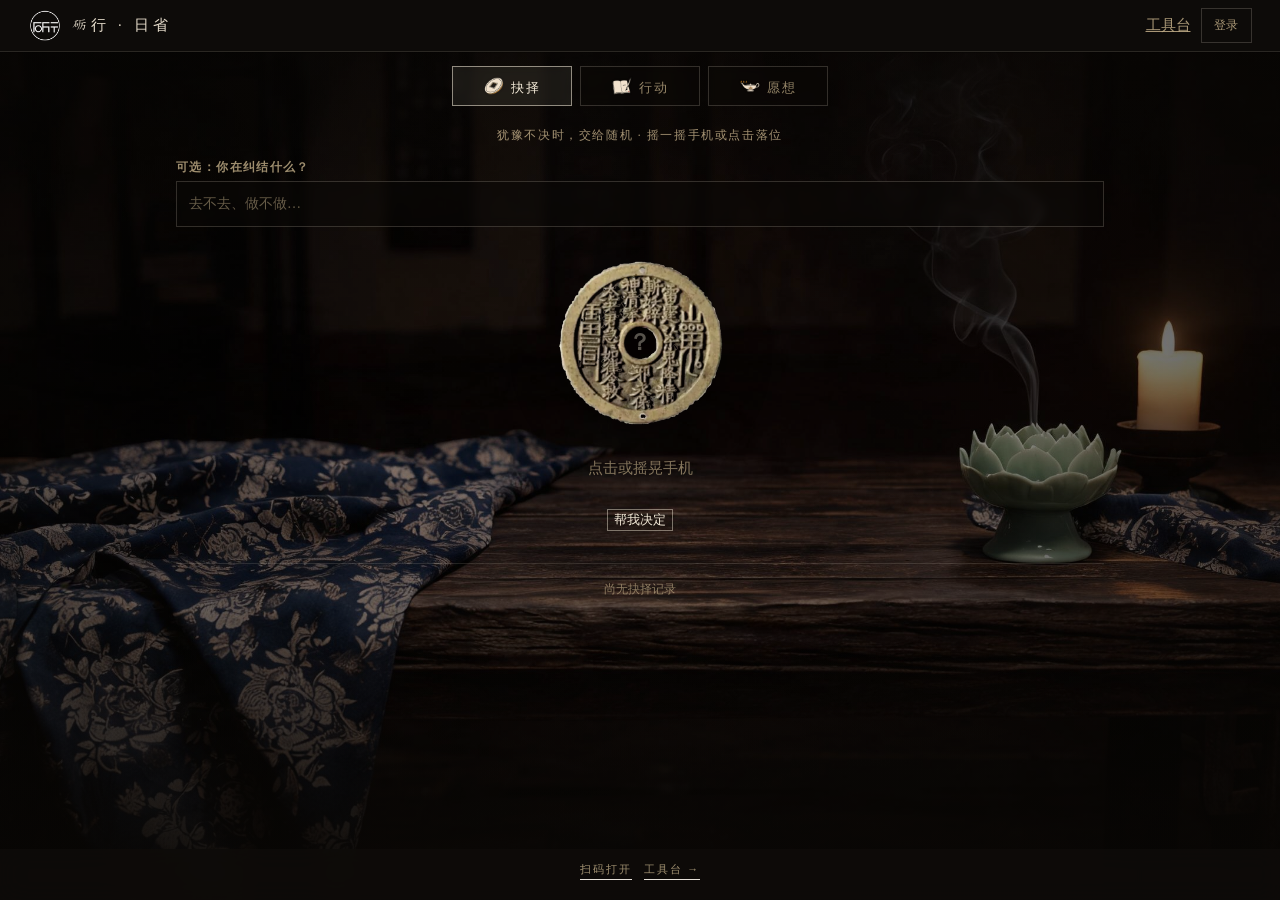
==== commit e13daa42: "feat: add oil-icon set to home/workspace; remove six-month wishes module" ====
--- a/static/index.html
+++ b/static/index.html
@@ -744,7 +744,6 @@
       display: inline-block; font-size: 0.78rem; padding: 6px 12px; border-radius: 8px;
       background: var(--accent-soft); color: var(--accent-warm); margin-bottom: 12px;
     }
-    .six-month-readonly { margin: 0; padding-left: 1.2em; color: var(--ink-soft); }
 
     .path-grid {
       max-width: 920px; margin: 0 auto;
@@ -1453,6 +1452,7 @@
     </div>
   </main>
 
+  <script src="assets/cap-storage.js"></script>
   <script src="assets/lixing-cloud-auth.js"></script>
   <script src="assets/lixing-lunar.js?v=20260828ac"></script>
   <script src="assets/lixing-v1.js?v=20260830f"></script>
@@ -1460,6 +1460,8 @@
   <script src="assets/lixing-write-dialog.js?v=20260828y"></script>
   <script src="assets/lixing-decide.js?v=20260828z"></script>
   <script src="assets/lixing-home.js?v=20260830e"></script>
+  <!-- oil-icon 适配测试：删除此行即回退 -->
+  <script src="assets/icons-test.js?v=20260903b"></script>
   <script>
     const STORAGE_KEY = "life-density-v3";
     const OLD_KEYS = ["life-density-v2", "life-density-v1"];
@@ -1485,7 +1487,6 @@
         lifeWishes: {
           wishes: ["", "", ""], quizAnswers: ["", "", ""], completedAt: "",
           wishesLockedAt: "", wishesUnlockAt: "", yearlyReviews: [],
-          sixMonth: { lines: ["", "", ""], lockedAt: "" },
         },
         decisions: [],
         indSteps: {}, settings: {},
@@ -3840,6 +3841,7 @@
     }
 
     (async function boot() {
+      await window.__capReady;
       migrateStorage();
       const hydrated = await tryHydrateFromDirBackup();
       if (hydrated) updateAutoBackupStatus("已从本目录备份恢复");
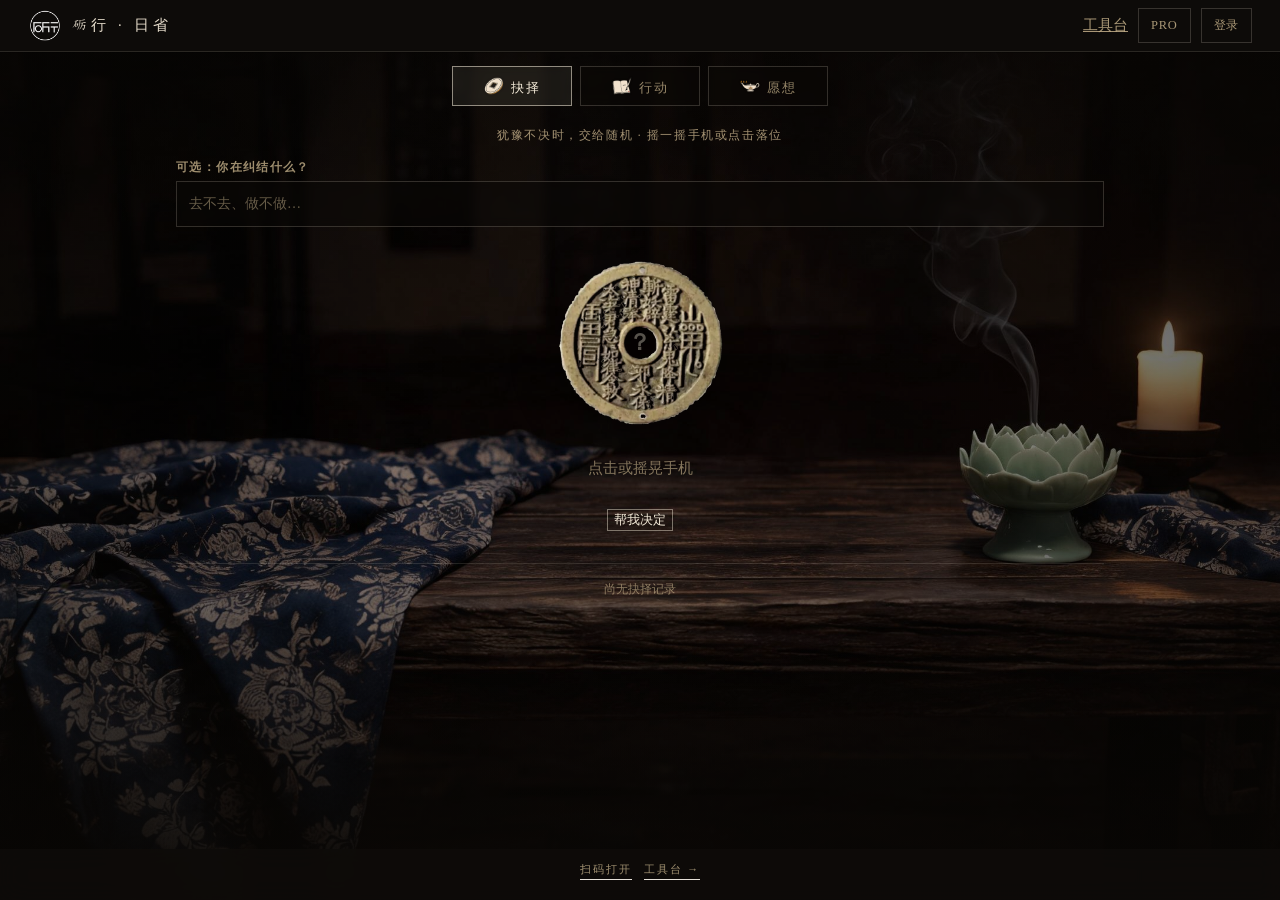
==== commit efd19ab5: "chore: sync local updates (life)" ====
--- a/static/index.html
+++ b/static/index.html
@@ -1343,6 +1343,7 @@
     </a>
     <div class="topnav-auth">
       <a class="tool-link" id="navToolLink" href="workspace.html">工具台</a>
+      <a class="topnav-login" id="navPro" href="#" data-open-paywall title="PRO行者">PRO</a>
       <a class="topnav-login" id="navLogin" href="/sign-in">登录</a>
       <span id="navUser" hidden></span>
       <a class="topnav-logout" id="navLogout" href="/sign-out" hidden>退出</a>
@@ -1453,6 +1454,10 @@
   </main>
 
   <script src="assets/cap-storage.js"></script>
+  <script src="assets/lixing-config.js?v=20260920d"></script>
+  <script src="assets/lixing-license-store.js?v=20260920a"></script>
+  <script src="assets/lixing-entitlements.js?v=20260920a"></script>
+  <script src="assets/lixing-paywall.js?v=20260920e"></script>
   <script src="assets/lixing-cloud-auth.js"></script>
   <script src="assets/lixing-lunar.js?v=20260828ac"></script>
   <script src="assets/lixing-v1.js?v=20260830f"></script>
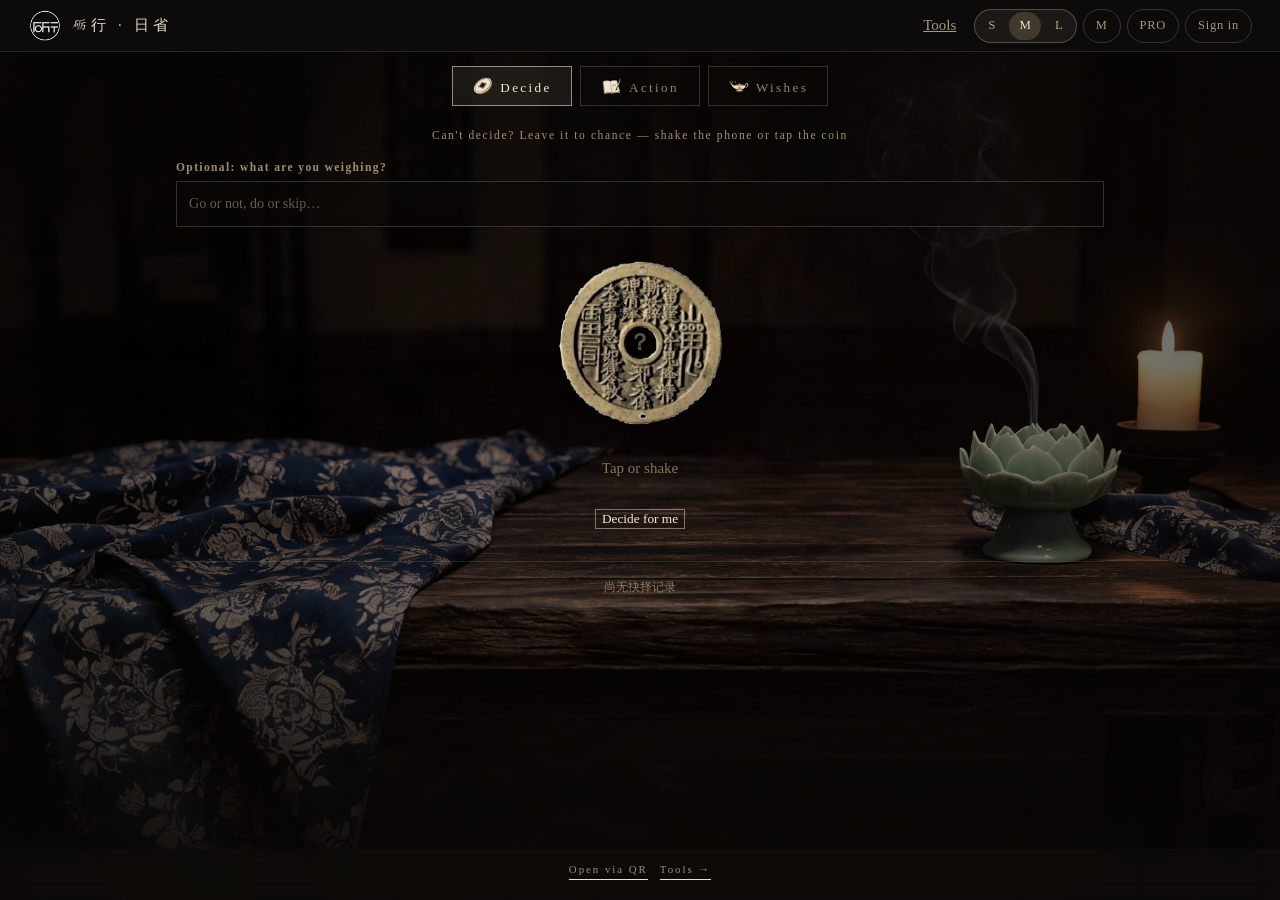
==== commit ccb0dc49: "2.0灰度上线: 后端安全加固（PUBLIC_PATHS放行/shenshou.html、删除/__backup、上传15MB/2MB限额、AUTH_REQUIRED默认密钥启动拦截）+同步砺行2.0" ====
--- a/static/index.html
+++ b/static/index.html
@@ -3,7 +3,7 @@
 <head>
   <meta charset="UTF-8" />
   <meta name="viewport" content="width=device-width, initial-scale=1, viewport-fit=cover" />
-  <title>砺行 · 砥砺日省，知行合一</title>
+  <title>Lixing · Daily review</title>
   <link rel="icon" href="/brand/app-logo-mark.svg" type="image/svg+xml" />
   <style>
     @font-face {
@@ -23,7 +23,7 @@
     }
     @font-face {
       font-family: "GuoWen ZhengKai";
-      src: url("assets/fonts/KaiOldstyle.ttf") format("truetype");
+      src: url("assets/fonts/lx-k-e8d41f.woff2") format("woff2");
       font-weight: normal;
       font-style: normal;
       font-display: swap;
@@ -67,7 +67,7 @@
       background: #120e0b;
       color: var(--ink);
       line-height: 1.65;
-      font-size: 15px;
+      font-size: 0.9375rem;
       min-height: 100vh;
     }
     body.auth-pending .auth-gated { display: none !important; }
@@ -1320,12 +1320,18 @@
       .workspace-body { padding: 16px; }
       #navUser { display: none !important; }
       .topnav-login, #navLogout, #navInstall {
-        min-height: 44px; white-space: nowrap; flex-shrink: 0;
-      }
-    }
-
+        white-space: nowrap; flex-shrink: 0;
+      }
+    }
+
+  .coin-record {
+      margin: 0 auto 10px; max-width: 92vw; padding: 8px 14px;
+      border: 1px solid rgba(201,55,86,0.28); border-radius: 12px;
+      font-size: 0.78rem; color: #6b5d4a; text-align: center; background: rgba(246,241,231,0.5);
+    }
+    .coin-record b { color: #c93756; }
   </style>
-  <link rel="stylesheet" href="assets/lixing-daily.css?v=20260830f" />
+  <link rel="stylesheet" href="assets/lixing-daily.css?v=20260932a" />
 
   <link rel="manifest" href="/manifest.json" />
   <meta name="theme-color" content="#0e0c0a" />
@@ -1336,19 +1342,35 @@
 </head>
 
 <body class="auth-pending daily-page focus-layout home-three home-scene-page">
+  <script src="assets/shenshou-data.js?v=20261026"></script>
+  <script src="assets/shenshou-splash.js?v=20261026"></script>
   <nav class="topnav app-banner" aria-label="主导航">
     <a class="brand brand--banner" href="#top" aria-label="砺行 · 日省">
       <img class="brand-logo" src="assets/brand-logo.png" alt="" width="34" height="34" decoding="async" />
       <span class="brand-wordmark"><span class="char-li">砺</span>行 · 日省</span>
     </a>
     <div class="topnav-auth">
-      <a class="tool-link" id="navToolLink" href="workspace.html">工具台</a>
-      <a class="topnav-login" id="navPro" href="#" data-open-paywall title="PRO行者">PRO</a>
-      <a class="topnav-login" id="navLogin" href="/sign-in">登录</a>
+      <a class="tool-link" id="navToolLink" href="workspace.html" data-i18n="nav.tools">工具台</a>
+      <div class="font-size-pick font-size-pick--nav" id="fontSizePick" role="group" aria-label="字体大小">
+        <button type="button" data-fs="s" class="fsp-btn" data-i18n="au.11"><span data-i18n="au.11">小</span></button>
+        <button type="button" data-fs="m" class="fsp-btn is-on"><span data-i18n="au.12">中</span></button>
+        <button type="button" data-fs="l" class="fsp-btn" data-i18n="au.13"><span data-i18n="au.13">大</span></button>
+      </div>
+      <button type="button" id="navLang" class="topnav-login" style="background:none;cursor:pointer;font-family:inherit;">EN</button>
+      <a class="topnav-login" id="navPro" href="#" data-open-paywall data-i18n-title="nav.pro.title" title="PRO行者">PRO</a>
+      <a class="topnav-login" id="navLogin" href="/sign-in" data-i18n="nav.login">登录</a>
       <span id="navUser" hidden></span>
-      <a class="topnav-logout" id="navLogout" href="/sign-out" hidden>退出</a>
+      <a class="topnav-logout" id="navLogout" href="/sign-out" hidden data-i18n="nav.logout">退出</a>
     </div>
   </nav>
+  <script>
+    /* 012：原生电容壳标记——v1.0 本地优先无账号，隐藏 登录/退出（/sign-in /sign-out 为死链） */
+    (function () {
+      if (window.Capacitor && window.Capacitor.isNativePlatform && window.Capacitor.isNativePlatform()) {
+        document.body.classList.add("native-app");
+      }
+    })();
+  </script>
 
   <main class="daily-shell home-shell home-scene" id="top" aria-label="砺行日省">
     <div class="home-scene-bg" aria-hidden="true">
@@ -1357,17 +1379,18 @@
     </div>
     <div class="home-scene-inner">
     <nav class="home-modules" role="tablist" aria-label="主页模块">
-      <button type="button" class="home-module-btn is-active" data-module="decide" role="tab">抉择</button>
-      <button type="button" class="home-module-btn" data-module="action" role="tab">行动</button>
-      <button type="button" class="home-module-btn" data-module="wish" role="tab">愿想</button>
+      <button type="button" class="home-module-btn is-active" data-module="decide" role="tab" data-i18n="home.tab.decide">抉择</button>
+      <button type="button" class="home-module-btn" data-module="action" role="tab" data-i18n="home.tab.action">行动</button>
+      <button type="button" class="home-module-btn" data-module="wish" role="tab" data-i18n="home.tab.wish">愿想</button>
     </nav>
 
     <!-- 抉择 -->
     <section class="home-panel" id="module-decide" role="tabpanel" aria-label="抉择">
-      <p class="module-lead">犹豫不决时，交给随机 · 摇一摇手机或点击落位</p>
+      <div class="card-desc coin-record" id="coinRecordHost" hidden></div>
+      <p class="module-lead" data-i18n="home.decide.lead">犹豫不决时，交给随机 · 摇一摇手机或点击落位</p>
       <div class="field decide-field">
-        <label for="decideQuestion">可选：你在纠结什么？</label>
-        <input type="text" id="decideQuestion" class="decide-input" placeholder="去不去、做不做…" />
+        <label for="decideQuestion" data-i18n="home.decide.label">可选：你在纠结什么？</label>
+        <input type="text" id="decideQuestion" class="decide-input" placeholder="去不去、做不做…" data-i18n-ph="home.decide.ph" />
       </div>
       <div class="decide-stage">
         <button type="button" class="decide-coin" id="decideCoin" aria-label="点击随机抉择">
@@ -1377,8 +1400,8 @@
           </span>
           <span class="decide-coin-inner" id="decideCoinFace" aria-live="polite">？</span>
         </button>
-        <p class="decide-hint" id="decideHint">点击或摇晃手机</p>
-        <button type="button" class="btn-decide" id="decideBtn">帮我决定</button>
+        <p class="decide-hint" id="decideHint" data-i18n="home.decide.hint">点击或摇晃手机</p>
+        <button type="button" class="btn-decide" id="decideBtn" data-i18n="home.decide.btn">帮我决定</button>
       </div>
       <div class="decide-history" id="decideHistory" aria-label="最近抉择"></div>
     </section>
@@ -1396,17 +1419,17 @@
         </label>
       </header>
 
-      <p class="module-lead harvest-lead">今天有什么收获？先写一条就够。需要时再加，最多三条。</p>
+      <p class="module-lead harvest-lead" data-i18n="home.action.lead">今天有什么收获？先写一条就够。需要时再加，最多三条。</p>
       <div class="yesterday-banner" id="yesterdayBanner" hidden></div>
 
       <div class="home-done" id="actionDoneScene" hidden>
-        <p class="home-done-kicker">已记下今日</p>
-        <p class="home-done-title" id="actionDoneTitle">今日密度 15%</p>
+        <p class="home-done-kicker" data-i18n="home.action.done.kicker">已记下今日</p>
+        <p class="home-done-title" id="actionDoneTitle"><span data-i18n="au.4">今日密度 15%</span></p>
         <ol class="home-done-list" id="actionDoneList"></ol>
-        <p class="home-done-note">已写入工具台 02 日省并保存</p>
+        <p class="home-done-note" data-i18n="home.action.done.note">已写入工具台 02 日省并保存</p>
         <div class="home-done-actions">
-          <button type="button" class="btn-store-save" id="actionDoneEdit">改一改</button>
-          <a class="home-done-link" href="workspace.html">打开 02 日省</a>
+          <button type="button" class="btn-store-save" id="actionDoneEdit" data-i18n="home.action.edit">改一改</button>
+          <a class="home-done-link" href="workspace.html" data-i18n="home.action.done.link">打开 02 日省</a>
         </div>
       </div>
 
@@ -1415,20 +1438,20 @@
         <span id="footWish" hidden></span>
         <div class="action-three-list" id="threePoster">
           <div class="store-item store-item--goal action-three-item" data-col="1" data-harvest-slot="1">
-            <textarea id="harvest1" class="store-input action-three-input" rows="2" maxlength="80" placeholder="① 一条就够" aria-label="收获一"></textarea>
+            <textarea id="harvest1" class="store-input action-three-input" rows="2" maxlength="80" placeholder="① 一条就够" data-i18n-ph="home.action.ph1" aria-label="收获一"></textarea>
           </div>
           <div class="store-item store-item--goal action-three-item" data-col="2" data-harvest-slot="2" hidden>
-            <textarea id="harvest2" class="store-input action-three-input" rows="2" maxlength="80" placeholder="② 还有一条也可以" aria-label="收获二"></textarea>
+            <textarea id="harvest2" class="store-input action-three-input" rows="2" maxlength="80" placeholder="② 还有一条也可以" data-i18n-ph="home.action.ph2" aria-label="收获二"></textarea>
           </div>
           <div class="store-item store-item--goal action-three-item" data-col="3" data-harvest-slot="3" hidden>
-            <textarea id="harvest3" class="store-input action-three-input" rows="2" maxlength="80" placeholder="③ 最多三条" aria-label="收获三"></textarea>
+            <textarea id="harvest3" class="store-input action-three-input" rows="2" maxlength="80" placeholder="③ 最多三条" data-i18n-ph="home.action.ph3" aria-label="收获三"></textarea>
           </div>
         </div>
-        <button type="button" class="btn-harvest-add" id="addHarvestBtn" hidden>再记一条（可选）</button>
-        <p class="harvest-density-hint" id="harvestDensityHint">写一条，今日密度即达 15% · 无感计入</p>
+        <button type="button" class="btn-harvest-add" id="addHarvestBtn" hidden data-i18n="home.action.add">再记一条（可选）</button>
+        <p class="harvest-density-hint" id="harvestDensityHint" data-i18n="home.action.hint">写一条，今日密度即达 15% · 无感计入</p>
         <div class="action-save-bar">
-          <button type="button" class="btn-store-save" id="saveRecordBtn">记下今日</button>
-          <span class="saved-toast saved-toast--inline" id="savedRecordToast" aria-live="polite">已记下</span>
+          <button type="button" class="btn-store-save" id="saveRecordBtn" data-i18n="home.action.save">记下今日</button>
+          <span class="saved-toast saved-toast--inline" id="savedRecordToast" aria-live="polite" data-i18n="home.action.saved">已记下</span>
         </div>
         <textarea id="three1" hidden aria-hidden="true"></textarea>
         <textarea id="three2" hidden aria-hidden="true"></textarea>
@@ -1447,17 +1470,19 @@
     </section>
 
     <footer class="notebook-foot notebook-foot--minimal">
-      <a class="tool-link-foot" href="qr.html">扫码打开</a>
-      <a class="tool-link-foot" href="workspace.html" id="notebookToolLink">工具台 →</a>
+      <a class="tool-link-foot" href="qr.html"><span data-i18n="au.5">扫码打开</span></a>
+      <a class="tool-link-foot" href="workspace.html" id="notebookToolLink"><span data-i18n="au.6">工具台 →</span></a>
     </footer>
     </div>
   </main>
 
   <script src="assets/cap-storage.js"></script>
-  <script src="assets/lixing-config.js?v=20260920d"></script>
+  <script src="assets/lixing-i18n.js?v=20260930g"></script>
+  <script src="assets/lixing-config.js?v=20260925b"></script>
   <script src="assets/lixing-license-store.js?v=20260920a"></script>
   <script src="assets/lixing-entitlements.js?v=20260920a"></script>
-  <script src="assets/lixing-paywall.js?v=20260920e"></script>
+  <script src="assets/lixing-paywall.js?v=20260925b"></script>
+  <script src="assets/lixing-deeplink.js?v=20260926a"></script>
   <script src="assets/lixing-cloud-auth.js"></script>
   <script src="assets/lixing-lunar.js?v=20260828ac"></script>
   <script src="assets/lixing-v1.js?v=20260830f"></script>
@@ -3858,3 +3883,44 @@
   </script>
 </body>
 </html>
+
+<script>
+  /* 026：主页展示小组件掷币记录（原生注入 window.__LIXING_COIN__） */
+  (function () {
+    function renderCoin(d) {
+      if (!d || !d.count) return;
+      var host = document.getElementById("coinRecordHost");
+      if (!host) return;
+      var parts = ["今日掷币 <b>" + d.count + "</b> 次"];
+      if (d.gua) parts.push("卦象 <b>" + d.gua + "</b>");
+      if (d.face) parts.push("最近掷得「<b>" + d.face + "</b>」");
+      if (d.time) parts.push(d.time);
+      host.innerHTML = parts.join(" · ");
+      host.hidden = false;
+    }
+    renderCoin(window.__LIXING_COIN__);
+    window.addEventListener("lixing-coin", function () { renderCoin(window.__LIXING_COIN__); });
+  })();
+</script>
+
+<script>
+  /* 031：字体大小设置（主页 topnav，与工具台共享 localStorage） */
+  (function () {
+    var KEY = "life-density-fontsize";
+    function apply(v) {
+      document.documentElement.setAttribute("data-fs", v);
+      var btns = document.querySelectorAll("#fontSizePick .fsp-btn");
+      btns.forEach(function (b) { b.classList.toggle("is-on", b.getAttribute("data-fs") === v); });
+    }
+    var saved;
+    try { saved = localStorage.getItem(KEY) || "m"; } catch (e) { saved = "m"; }
+    apply(saved);
+    document.addEventListener("click", function (ev) {
+      var b = ev.target.closest && ev.target.closest("#fontSizePick .fsp-btn");
+      if (!b) return;
+      var v = b.getAttribute("data-fs");
+      try { localStorage.setItem(KEY, v); } catch (e) {}
+      apply(v);
+    });
+  })();
+</script>
--- a/static/assets/lixing-daily.css
+++ b/static/assets/lixing-daily.css
@@ -3073,3 +3073,233 @@
   color: #f3ead8;
 }
 
+
+/* ============================================================
+   移动端 / 电容壳深度适配 · 木与石
+   圆角三级轴参考 Supastack 主题体系（surface / card / control）：
+   石 = 卵石与印章边缘的圆润；木 = 暖纸底色与楷体（既有色板不动）
+   ============================================================ */
+:root {
+  --r-stone-surface: 20px;  /* 面板级 */
+  --r-stone-card: 16px;     /* 输入/日期条级 */
+  --r-stone-control: 14px;  /* 主按钮级 */
+  --r-pebble: 999px;        /* 胶囊（顶栏小件/日期条） */
+  --safe-top: env(safe-area-inset-top, 0px);
+  --safe-bottom: env(safe-area-inset-bottom, 0px);
+}
+
+@media (max-width: 719px) {
+  /* —— 全屏：吃满视口，安全区入位 —— */
+  body.daily-page {
+    min-height: 100dvh;
+    -webkit-tap-highlight-color: transparent;
+  }
+  /* 012 修正：topnav 原为固定 height，叠安全区 padding 后内容下坠贴底（真机「不居中」根因）
+     改为自动高度 + 上下配平，内容垂直居中于安全区以下；主页与工具台同修 */
+  /* 013：回到单行紧凑——左品牌右按钮（space-between），品牌组左对齐；
+     自动高度+上下小 padding 吃安全区，不再堆叠加高 */
+  body .topnav.app-banner {
+    height: auto;
+    min-height: var(--nav-h, 52px);
+    padding-top: calc(var(--safe-top) + 4px);
+    padding-bottom: 4px;
+    padding-left: max(14px, env(safe-area-inset-left));
+    padding-right: max(14px, env(safe-area-inset-right));
+    flex-wrap: wrap;          /* 原生壳已隐藏登录，单行放得下；超窄时兜底换行 */
+    row-gap: 4px;
+    justify-content: space-between;
+  }
+  body .topnav.app-banner .brand {
+    justify-content: flex-start;
+  }
+  body .topnav.app-banner .topnav-auth {
+    justify-content: flex-end;
+  }
+  /* 034：大字号换行时整组居中（行内+行间） */
+  html[data-fs="l"] body .topnav.app-banner .topnav-auth {
+    justify-content: center;
+    align-content: center;
+    row-gap: 8px;
+  }
+  body.workspace-only .workspace {
+    padding-bottom: calc(var(--safe-bottom) + 24px);
+  }
+  body.home-scene-page .home-scene {
+    min-height: calc(100dvh - var(--nav-h, 52px));
+    /* 原为旧底栏预留的 112px，现只留安全区呼吸位 */
+    padding-bottom: calc(var(--safe-bottom) + 24px);
+  }
+
+  /* —— 底部「扫码打开 / 工具台」：桌面 web 引流件，移动端移除 —— */
+  .notebook-foot--minimal { display: none !important; }
+
+  /* —— banner 优化：透气、留白、层级 —— */
+  body.home-scene-page .topnav.app-banner { gap: 10px; }
+  body.home-scene-page .brand-wordmark,
+  body.workspace-only .brand-wordmark {
+    letter-spacing: 0.2em; font-size: 0.88rem;
+    color: rgba(214, 190, 150, 0.96); /* 暖金，替近白（木与石口径） */
+  }
+  body.home-scene-page .topnav-auth { gap: 8px; flex-wrap: nowrap; }
+
+  /* —— 按钮：卵石之圆润 —— */
+  .home-module-btn {
+    border-radius: var(--r-stone-control);
+    padding: 11px 10px;
+    letter-spacing: 0.16em;
+  }
+  .btn-decide {
+    border-radius: var(--r-pebble);
+    padding: 12px 28px;
+    background: rgba(243, 234, 216, 0.06);
+  }
+  .btn-store-save,
+  .btn-harvest-add,
+  .btn-save {
+    border-radius: var(--r-pebble);
+  }
+  .topnav-login,
+  .tool-link,
+  .topnav-logout {
+    border-radius: var(--r-pebble);
+    padding: 6px 14px;
+  }
+  .decide-input {
+    border-radius: var(--r-stone-card);
+    font-size: 1rem; /* 防 iOS 聚焦缩放 */
+  }
+  .journal-date-picker { border-radius: var(--r-pebble); }
+}
+
+
+/* 012：原生电容壳内隐藏 登录/退出（v1.0 本地优先无账号体系；/sign-in /sign-out 为死链） */
+.native-app #navLogin,
+.native-app #navLogout,
+.native-app #navUser {
+  display: none !important;
+}
+
+/* ============================================================
+   014 · 工具台胶囊标签 + PRO 升级页移动端适配
+   ============================================================ */
+@media (max-width: 719px) {
+  /* 工具台模块 tab：胶囊化+加明显（暖纸面上的墨色芯片） */
+  .nav-tabs { gap: 8px 8px; padding: 0 14px 14px; }
+  .nav-tabs button {
+    padding: 9px 16px;
+    font-size: 0.84rem;
+    border: 1px solid rgba(28, 22, 16, 0.18);
+    background: rgba(28, 22, 16, 0.055);
+    color: #574d40;
+  }
+  .nav-tabs button:hover { background: rgba(28, 22, 16, 0.1); color: var(--ink); }
+  .nav-tabs button .n { font-size: 0.7rem; }
+
+  /* PRO 升级页（lxpw 为 JS 注入，此处覆盖其注入样式） */
+  .lxpw-mask {
+    padding: calc(var(--safe-top, 0px) + 14px) 14px calc(var(--safe-bottom, 0px) + 14px);
+    z-index: 9990;
+  }
+  body .lxpw {
+    width: 100%;
+    max-height: calc(100dvh - 28px - var(--safe-top, 0px) - var(--safe-bottom, 0px));
+    overflow-y: auto;
+    border-radius: var(--r-stone-surface, 20px);
+    padding: 20px 16px 18px;
+  }
+  body .lxpw .lxpw-hero h3 { font-size: 16px; letter-spacing: 0.22em; }
+  body .lxpw .lxpw-quote { font-size: 16px; letter-spacing: 0.06em; line-height: 1.7; }
+  body .lxpw .lxpw-act input { border-radius: var(--r-stone-card, 16px); font-size: 1rem; }
+  body .lxpw .lxpw-act button { border-radius: var(--r-pebble, 999px); }
+}
+
+/* ============================================================
+   015 · 工具台主入口提亮（banner 中唯一主按钮，EN/PRO 退后）
+   ============================================================ */
+@media (max-width: 719px) {
+  body .topnav.app-banner .tool-link {
+    background: rgba(214, 190, 150, 0.18);
+    border: 1px solid rgba(214, 190, 150, 0.6);
+    color: #eedfc4;
+    font-size: 0.85rem;
+    letter-spacing: 0.14em;
+    padding: 7px 18px;
+    border-radius: var(--r-pebble, 999px);
+    text-decoration: none;
+  }
+  body .topnav.app-banner .tool-link:hover {
+    background: rgba(214, 190, 150, 0.3);
+    color: #f7eeda;
+  }
+}
+
+/* 022：原生壳内隐藏 登录遗留提示（guest 阅览提示/云同步 hint/请登录 toast） */
+.native-app #guestReadonlyHint,
+.native-app #cloudSyncHint,
+.native-app .guest-blocked-toast { display: none !important; }
+
+
+/* ============================================================
+   030 · 字体大小设置（大中小）
+   ============================================================ */
+/* 032 修正：缩放挂 html（rem 随根字号缩放，全局生效；body 级只影响继承文本） */
+html[data-fs="s"] { font-size: 14px; }
+html[data-fs="m"] { font-size: 16px; }
+html[data-fs="l"] { font-size: 19px; }
+
+/* 老年无障碍（L 档）：触控目标 ≥48px、加粗关键词、输入框加高 */
+html[data-fs="l"] .workspace-body .field input,
+html[data-fs="l"] .workspace-body textarea.store-input,
+html[data-fs="l"] .workspace-body .btn,
+html[data-fs="l"] .workspace-body .btn-store-save,
+html[data-fs="l"] .home-module-btn,
+html[data-fs="l"] .btn-decide {
+  min-height: 48px;
+}
+html[data-fs="l"] .nav-tabs button { padding: 12px 18px; }
+html[data-fs="l"] .workspace-body label { font-weight: 600; }
+html[data-fs="l"] .card-desc { color: #5a4f40; }
+
+.font-size-pick {
+  display: inline-flex; align-items: center; gap: 8px;
+  margin: 10px 0 2px; padding: 6px 10px;
+  border: 1px solid rgba(201,55,86,0.25); border-radius: 999px;
+  background: rgba(246,241,231,0.6);
+}
+.fsp-label { font-size: 0.78rem; letter-spacing: 0.2em; color: #8a7a63; }
+.fsp-btn {
+  padding: 4px 14px; border-radius: 999px; border: 1px solid rgba(28,22,16,0.16);
+  background: rgba(28,22,16,0.05); color: #574d40; font: inherit; font-size: 0.82rem; cursor: pointer;
+}
+.fsp-btn.is-on { background: var(--ink, #1a1a1a); color: #fff; border-color: var(--ink, #1a1a1a); }
+
+.font-size-pick--nav { display: inline-flex; gap: 4px; padding: 2px; border-color: rgba(243,234,216,0.25); background: rgba(243,234,216,0.06); }
+.font-size-pick--nav .fsp-btn { padding: 3px 10px; font-size: 0.74rem; border-color: transparent; background: transparent; color: rgba(214,190,150,0.85); }
+.font-size-pick--nav .fsp-btn.is-on { background: rgba(214,190,150,0.2); color: #eedfc4; }
+
+
+/* ============================================================
+   032 · topnav 胶囊统一：等高、垂直居中（修高矮不齐）
+   ============================================================ */
+.topnav-auth { align-items: center; }
+/* L 档窄屏兜底：放不下时整组换行并居中（行内+行间都居中，034 口径） */
+
+/* 033 修正：强制等高（min-height 会随内容长高）+ 清掉选择器组的旧 margin（错位元凶） */
+.topnav-auth > * {
+  display: inline-flex; align-items: center; justify-content: center;
+  height: 34px; min-height: 0; box-sizing: border-box; margin: 0;
+  line-height: 1; white-space: nowrap; /* 034：中文双字词不换行（工具/台 竖排 bug） */
+}
+.topnav-auth .topnav-login,
+.topnav-auth .topnav-logout {
+  border: 1px solid rgba(243,234,216,0.3);
+  border-radius: 999px; padding: 0 12px;
+}
+.topnav-auth .tool-link { padding: 0 12px; border-radius: 999px; }
+.font-size-pick--nav {
+  height: 34px; padding: 2px 3px; margin: 0;
+  border-radius: 999px;
+}
+.font-size-pick--nav .fsp-btn { height: 28px; min-height: 0; padding: 0 9px; font-size: 0.8rem; line-height: 1; }
+/* 间距统一：顶栏子项间距一律 8px，消除“有的挤有的开” */
+.topnav-auth { gap: 6px !important; }
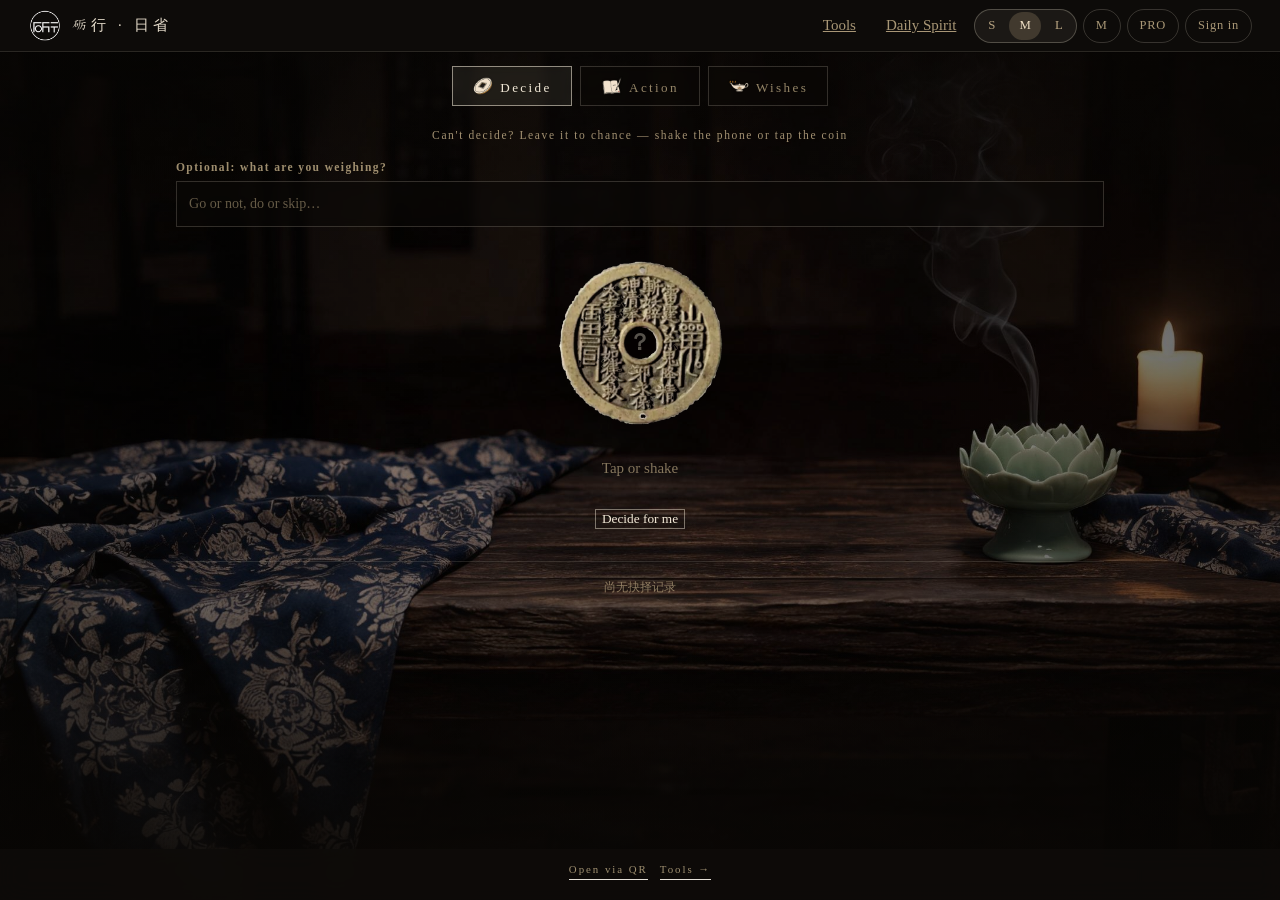
==== commit e197b40f: "waitlist+壁纸组件+神兽入口: POST /api/waitlist（邮箱校验+内存限流+Turso waitlist表幂等）；PRO激活码改waitlist邮箱登记（原生壳只显官网指引）；神" ====
--- a/static/index.html
+++ b/static/index.html
@@ -1351,6 +1351,7 @@
     </a>
     <div class="topnav-auth">
       <a class="tool-link" id="navToolLink" href="workspace.html" data-i18n="nav.tools">工具台</a>
+      <a class="tool-link" id="navBeastLink" href="shenshou.html" data-i18n="nav.beast">每日神兽</a>
       <div class="font-size-pick font-size-pick--nav" id="fontSizePick" role="group" aria-label="字体大小">
         <button type="button" data-fs="s" class="fsp-btn" data-i18n="au.11"><span data-i18n="au.11">小</span></button>
         <button type="button" data-fs="m" class="fsp-btn is-on"><span data-i18n="au.12">中</span></button>
